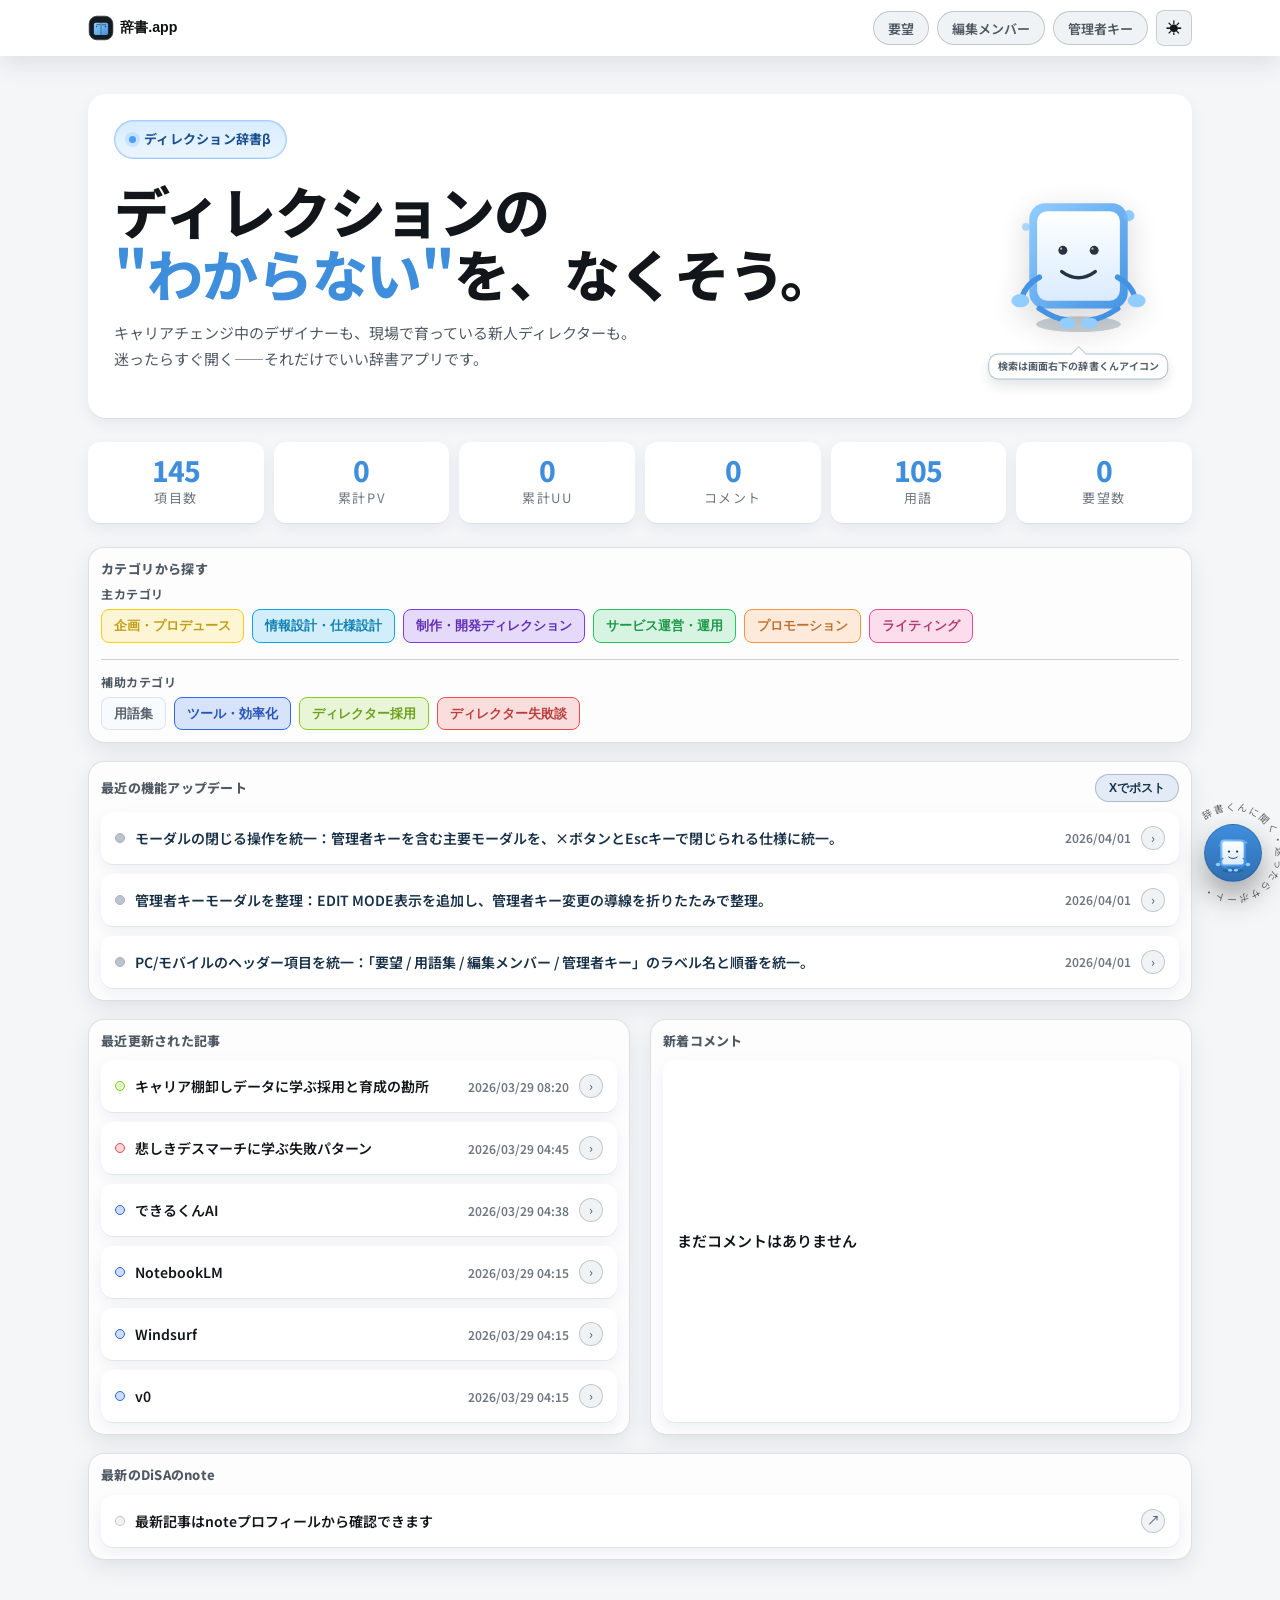
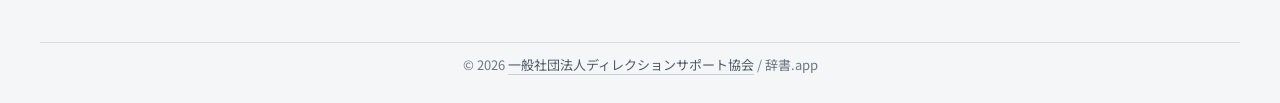
==== index.html @ 7cf6e86b "fix: align PC breadcrumb and heading size between category and article views" ====
<!DOCTYPE html>
<html lang="ja">
<head>
<meta charset="UTF-8">
<meta name="viewport" content="width=device-width,initial-scale=1,maximum-scale=1,user-scalable=no,viewport-fit=cover">
<title>ディレクション辞書β — 辞書.app</title>
<meta name="description" content="キャリアチェンジ中のデザイナーも、現場で育っている新人ディレクターも。迷ったらすぐ開く——それだけでいい辞書アプリです。">
<meta name="robots" content="index,follow,max-image-preview:large,max-snippet:-1,max-video-preview:-1">
<meta name="googlebot" content="index,follow,max-image-preview:large,max-snippet:-1,max-video-preview:-1">
<meta name="llms-summary" content="辞書.appは、Webディレクション実務の用語・進め方・ツール活用を引いて確認できる日本語辞書アプリです。カテゴリ別記事、用語集、コメント、要望投稿、辞書くん検索を提供します。">
<meta name="theme-color" content="#0f1410">
<link rel="icon" type="image/svg+xml" href="./img/dictionary-kun.svg">
<link rel="icon" type="image/png" sizes="32x32" href="./img/favicon-32x32.png">
<link rel="apple-touch-icon" sizes="180x180" href="./img/apple-touch-icon.png">
<meta property="og:type" content="website">
<meta property="og:site_name" content="辞書.app">
<meta property="og:title" content="辞書.app — ディレクションの辞書">
<meta property="og:description" content="ディレクションの&quot;わからない&quot;を、なくそう。キャリアチェンジ中のデザイナーも、新人ディレクターも迷ったらすぐ開ける辞書アプリ。">
<meta property="og:url" content="https://drsp.cc/dic/">
<meta property="og:image" content="https://drsp.cc/dic/img/ogp-1200x630.png">
<meta property="og:image:width" content="1200">
<meta property="og:image:height" content="630">
<meta name="twitter:card" content="summary_large_image">
<meta name="twitter:title" content="辞書.app — ディレクションの辞書">
<meta name="twitter:description" content="ディレクションの&quot;わからない&quot;を、なくそう。キャリアチェンジ中のデザイナーも、新人ディレクターも迷ったらすぐ開ける辞書アプリ。">
<meta name="twitter:image" content="https://drsp.cc/dic/img/ogp-1200x630.png">
<link rel="canonical" href="https://drsp.cc/dic/">
<script type="application/ld+json">
{
  "@context": "https://schema.org",
  "@type": "WebSite",
  "name": "辞書.app",
  "url": "https://drsp.cc/dic/",
  "inLanguage": "ja",
  "description": "Webディレクション実務の用語・進め方・ツール活用を引いて確認できる日本語辞書アプリ。",
  "potentialAction": {
    "@type": "SearchAction",
    "target": "https://drsp.cc/dic/?q={search_term_string}",
    "query-input": "required name=search_term_string"
  }
}
</script>
<link rel="preconnect" href="https://fonts.googleapis.com">
<link rel="preconnect" href="https://fonts.gstatic.com" crossorigin>
<link href="https://fonts.googleapis.com/css2?family=Noto+Sans+JP:wght@300;400;500;700;800&family=IBM+Plex+Mono:wght@400;500&display=swap" rel="stylesheet">
<link rel="stylesheet" href="./css/site.min.css?v=cssmin20260404.0910">
</head>
<body>

<!-- HEADER -->
<header class="header">
  <div class="logo logo-clickable" onclick="showView('home')">
    <img id="brandLogo" src="./img/logo-dictionaryapp.svg" alt="辞書.app">
  </div>
  <div class="header-nav">
    <div class="edit-badge" id="editBadge">
      <div class="edit-dot"></div>
      EDIT MODE
    </div>
    <button class="nav-btn ghost requests-btn header-btn-main header-route-btn" data-route="requests" type="button" onclick="goRequestsPage()">要望</button>
    <button class="nav-btn ghost header-btn-sub editors-btn header-route-btn" data-route="editors" type="button" onclick="showEditorsView()">編集メンバー</button>
    <div class="admin-nav-wrap" id="headerAdminMenu">
      <button class="nav-btn ghost admin-login-btn" id="headerAdminMenuBtn" type="button" aria-expanded="false" onclick="toggleHeaderAdminMenu(event)">管理者キー</button>
      <div class="header-admin-menu" id="headerAdminMenuPanel">
        <button class="header-admin-menu-btn primary" type="button" onclick="openCreateArticleModal(); closeHeaderAdminMenu();">記事作成</button>
        <button class="header-admin-menu-btn" type="button" onclick="showAdmin(); closeHeaderAdminMenu();">管理者キー</button>
      </div>
    </div>
    <button class="nav-btn ghost mobile-search-btn" id="mobileSearchBtn" type="button" onclick="openMobileSidebar()">🔍 調べる</button>
    <button class="theme-toggle" id="themeToggle" aria-label="テーマ切替" onclick="toggleTheme()">☾</button>
    <button class="mobile-menu-btn" type="button" aria-label="メニュー" onclick="toggleMobileMenu()">☰</button>
  </div>
</header>

<!-- SIDEBAR -->
<div class="app">
  <aside class="sidebar">
    <div class="sidebar-top">
      <div class="mode-toggle is-hidden">
        <button class="mode-btn active" data-mode="search" onclick="setMode('search', this)">🔍 引く</button>
      </div>
      <div class="search-wrap">
        <span class="search-icon">⌕</span>
        <input id="sidebarSearchInput" class="search-input" type="text" placeholder="キーワードで検索..." oninput="handleSearchInput(this)" autocomplete="off">
        <button id="searchClearBtn" class="search-clear" type="button" aria-label="検索をクリア" onclick="clearSearchInput({focus:true})">×</button>
      </div>
      <div class="menu-tag-cloud" id="menuTagCloud"></div>
    </div>

    <div class="cat-list" id="catList">
      <!-- Categories injected by JS -->
    </div>
  </aside>

  <!-- MAIN -->
  <main class="main">

    <!-- HOME VIEW -->
    <div class="home-view ui-view-stack" id="homeView">
      <div class="home-hero home-hero-with-kun">
        <div class="home-float-icons" aria-hidden="true">
          <span class="float-icon" style="left: 2%; top: 14%; --delay: .2s;">📘</span>
          <span class="float-icon" style="left: 10%; top: 62%; --delay: .9s;">✦</span>
          <span class="float-icon" style="left: 36%; top: 76%; --delay: .4s;">✓</span>
          <span class="float-icon" style="left: 70%; top: 20%; --delay: .7s;">⌕</span>
          <span class="float-icon" style="left: 82%; top: 64%; --delay: 1.1s;">📝</span>
        </div>

        <div class="home-main">
          <div class="home-eyebrow">ディレクション辞書β</div>
          <h1 class="home-title">
            <span class="title-line">ディレクションの</span><br>
            <span class="title-line"><em>"わからない"</em>を、<span class="mobile-break-word">なくそう。</span></span>
          </h1>
          <p class="home-sub">
            キャリアチェンジ中のデザイナーも、現場で育っている新人ディレクターも。<br>
            迷ったらすぐ開く——それだけでいい辞書アプリです。
          </p>
        </div>
        <div class="home-hero-kun" aria-hidden="true">
          <img src="img/dictionary-kun.svg" alt="" width="184" height="184" decoding="async">
          <span class="home-hero-kun-tip">検索は画面右下の辞書くんアイコン</span>
        </div>
      </div>

      <div class="stats-unified">
        <div class="stat-card stat-deco-card">
          <div class="stat-num" id="articleCount">120</div>
          <div class="stat-label">項目数</div>
        </div>
        <div class="stat-card stat-deco-card">
          <div class="stat-num" id="homePvToday">0</div>
          <div class="stat-label">累計PV</div>
        </div>
        <div class="stat-card stat-deco-card">
          <div class="stat-num" id="homeUuToday">0</div>
          <div class="stat-label">累計UU</div>
        </div>
        <div class="stat-card stat-deco-card">
          <div class="stat-num" id="homeCommentTotal">0</div>
          <div class="stat-label">コメント</div>
        </div>
        <div class="stat-card stat-deco-card">
          <div class="stat-num" id="glossaryCount">0</div>
          <div class="stat-label">用語</div>
        </div>
        <div class="stat-card stat-deco-card">
          <div class="stat-num" id="homeRequestTotal">0</div>
          <div class="stat-label">要望数</div>
        </div>
      </div>

      <div class="category-jump-groups" id="homeCategoryNavList"></div>

      <div class="home-columns">
        <section class="home-col-item home-col-full home-section-panel">
          <div class="home-section-panel-head section-label-row">
            <span class="home-section-panel-title">最近の機能アップデート</span>
            <button class="ui-x-post-btn ui-x-post-btn--compact" type="button" onclick="postHomeUpdatesOnX()">Xでポスト</button>
          </div>
          <div class="article-list" id="homeUpdateList">
            <div class="article-row note-row is-placeholder">
              <span class="article-title-row">アップデートを読み込み中...</span>
            </div>
          </div>
        </section>

        <section class="home-col-item home-section-panel">
          <div class="home-section-panel-head">
            <div class="home-section-panel-title">最近更新された記事</div>
          </div>
          <div class="article-list" id="recentList">
            <!-- injected -->
          </div>
        </section>

        <section class="home-col-item home-section-panel">
          <div class="home-section-panel-head">
            <div class="home-section-panel-title">新着コメント</div>
          </div>
          <div class="article-list" id="latestCommentList">
            <div class="article-row note-row is-placeholder">
              <span class="article-title-row">まだコメントはありません</span>
            </div>
          </div>
        </section>

        <section class="home-col-item home-col-full home-section-panel">
          <div class="home-section-panel-head">
            <div class="home-section-panel-title">最新のDiSAのnote</div>
          </div>
          <div class="article-list" id="noteList">
            <div class="article-row note-row is-placeholder">
              <span class="article-title-row">note記事を読み込み中...</span>
            </div>
          </div>
        </section>
      </div>
    </div>

    <div class="category-view ui-view-stack" id="dictionaryTopView">
      <div class="article-breadcrumb">
        <span class="breadcrumb-home-link" onclick="showView('home')">辞書.app</span>
        <span class="breadcrumb-sep">›</span>
        <span>辞書</span>
      </div>

      <div class="category-hero">
        <div class="cat-kicker">CATEGORY TOP</div>
        <h2 class="cat-title">辞書トップ</h2>
        <p class="cat-sub">辞書カテゴリの一覧から、カテゴリトップページへ移動できます。</p>
      </div>

      <div class="category-top-grid" id="dictionaryTopGrid">
        <section class="category-top-col category-top-col-list ui-section-panel" aria-labelledby="dictionaryTopListHeading">
          <div class="ui-section-panel-head">
            <div class="ui-section-panel-title" id="dictionaryTopListHeading">カテゴリの項目一覧</div>
          </div>
          <div class="article-list" id="dictionaryTopCategoryList"></div>
        </section>
      </div>
    </div>

    <div class="category-view ui-view-stack" id="appendixTopView">
      <div class="article-breadcrumb">
        <span class="breadcrumb-home-link" onclick="showView('home')">辞書.app</span>
        <span class="breadcrumb-sep">›</span>
        <span>Appendix</span>
      </div>

      <div class="category-hero">
        <div class="cat-kicker">APPENDIX TOP</div>
        <h2 class="cat-title">Appendixトップ</h2>
        <p class="cat-sub">Appendixカテゴリの一覧から、カテゴリトップページへ移動できます。</p>
      </div>

      <div class="category-top-grid" id="appendixTopGrid">
        <section class="category-top-col category-top-col-list ui-section-panel" aria-labelledby="appendixTopListHeading">
          <div class="ui-section-panel-head">
            <div class="ui-section-panel-title" id="appendixTopListHeading">カテゴリの項目一覧</div>
          </div>
          <div class="article-list" id="appendixTopCategoryList"></div>
        </section>
      </div>
    </div>

    <!-- CATEGORY VIEW -->
    <!-- TOOLS VIEW -->
    <div class="tools-view ui-view-stack" id="toolsView">
      <div class="article-breadcrumb">
        <span class="breadcrumb-home-link" onclick="showView('home')">辞書.app</span>
        <span class="breadcrumb-sep">›</span>
        <span>ツール・タグで探す</span>
      </div>

      <div class="category-hero">
        <div class="cat-kicker">TOOLS &amp; TAGS</div>
        <h2 class="cat-title">ツール・タグで探す</h2>
        <p class="cat-sub">使っているツールや関連タグから記事を絞り込めます。</p>
      </div>

      <div class="section-label">ツールで絞る</div>
      <div class="filter-chip-group" id="toolFilterChips"></div>

      <div id="toolsTagSection">
        <div class="section-label">タグで絞る</div>
        <div class="filter-chip-group" id="tagFilterChips"></div>
      </div>

      <div class="section-label" id="toolsResultLabel">記事一覧</div>
      <div class="article-list" id="toolsArticleList"></div>
    </div>

    <div class="category-view ui-view-stack" id="requestsView">
      <div class="article-breadcrumb">
        <span class="breadcrumb-home-link" onclick="showView('home')">辞書.app</span>
        <span class="breadcrumb-sep">›</span>
        <span>ディレクション辞書βへの要望</span>
      </div>

      <div class="category-hero">
        <div class="cat-kicker">DICTIONARY REQUESTS</div>
        <h2 class="cat-title">ディレクション辞書βへの要望</h2>
        <p class="cat-sub">ディレクション辞書βへの要望を確認できます。改善の優先度整理に使ってください。</p>
        <div class="category-stats">
          <span class="category-pill" id="requestCountPill">0 件</span>
          <button class="nav-btn ghost request-post-btn" id="requestPostBtn" type="button" onclick="openFeatureRequestModal()">要望を投稿</button>
        </div>
      </div>

      <div class="article-list" id="featureRequestGrid"></div>
    </div>


    <div class="category-view ui-view-stack" id="glossaryView">
      <div class="article-breadcrumb">
        <span class="breadcrumb-home-link" onclick="showView('home')">辞書.app</span>
        <span class="breadcrumb-sep">›</span>
        <span class="breadcrumb-home-link" onclick="showAppendixTopView()">Appendix</span>
        <span class="breadcrumb-sep">›</span>
        <span>用語集</span>
      </div>

      <div class="category-hero">
        <div class="cat-kicker">CATEGORY / GLOSSARY</div>
        <h2 class="cat-title">用語集</h2>
        <p class="cat-sub">ディレクション辞書βでよく使う用語をカテゴリページと同じ体裁で確認できます。</p>
        <div class="category-stats">
          <span class="category-pill" id="glossaryTermCount">0 件</span>
          <button class="nav-btn ghost request-post-btn" type="button" onclick="openGlossaryTermModal()">用語を追加</button>
        </div>
      </div>

      <div class="category-top-grid glossary-top-grid" id="glossaryTopGrid">
        <section class="category-top-col category-top-col-list ui-section-panel" aria-label="用語一覧">
          <div class="glossary-sort-row">
            <span class="glossary-sort-label">並び順</span>
            <button class="filter-chip active" type="button" data-glossary-sort="freq" onclick="setGlossarySort('freq')">頻出順</button>
            <button class="filter-chip" type="button" data-glossary-sort="kana" onclick="setGlossarySort('kana')">五十音順</button>
          </div>

          <div class="article-list" id="glossaryArticleList"></div>
        </section>
      </div>
    </div>

    <div class="category-view editors-view ui-view-stack" id="editorsView">
      <div class="article-breadcrumb">
        <span class="breadcrumb-home-link" onclick="showView('home')">辞書.app</span>
        <span class="breadcrumb-sep">›</span>
        <span>編集メンバー</span>
      </div>

      <div class="category-hero">
        <div class="cat-kicker">EDITORS</div>
        <h2 class="cat-title">編集メンバー</h2>
        <p class="cat-sub">Xアカウントとプロフィールを登録して、編集メンバーを一覧表示できます。</p>
        <div class="category-stats">
          <span class="category-pill" id="editorCountPill">0 人</span>
          <button class="nav-btn ghost request-post-btn" id="editorManageBtn" type="button" onclick="openEditorModal()">編集メンバーを追加</button>
        </div>
      </div>

      <div class="editor-list" id="editorList"></div>
    </div>

    <div class="category-view ui-view-stack" id="categoryView">
      <div class="article-breadcrumb">
        <span class="breadcrumb-home-link" onclick="showView('home')">辞書.app</span>
        <span class="breadcrumb-sep">›</span>
        <span id="categoryGroupCrumb"></span>
        <span class="breadcrumb-sep" id="categoryGroupSep">›</span>
        <span id="categoryNameCrumb"></span>
      </div>

      <div class="category-hero">
        <div class="cat-kicker" id="categoryKicker">CATEGORY / GLOSSARY</div>
        <h2 class="cat-title" id="categoryTitle"></h2>
        <p class="cat-sub" id="categorySub">カテゴリの項目をまとめて確認できます。</p>
        <div class="category-stats">
          <span class="category-pill" id="categoryArticleCount">0 項目</span>
        </div>
        <div class="category-phase-guide" id="categoryPhaseBlock">
          <div class="category-phase-head">
            <div class="category-phase-label">このカテゴリの担当フェーズ</div>
            <div class="category-phase-chips" id="categoryPhaseChips"></div>
          </div>
          <div class="category-phase-diagram" id="categoryPhaseDiagram" aria-label="カテゴリと工程の対応マップ">
            <section class="phase-card">
              <h3 class="phase-card-title">Waterfall</h3>
              <div class="phase-card-body">
                <div class="phase-table-row waterfall">
                  <span class="phase-step is-major" data-phase-key="planning">企画</span>
                  <span class="phase-arrow">→</span>
                  <span class="phase-step" data-phase-key="requirements">要件定義</span>
                  <span class="phase-arrow">→</span>
                  <span class="phase-step" data-phase-key="design">設計</span>
                  <span class="phase-arrow">→</span>
                  <span class="phase-step" data-phase-key="progress">進捗管理</span>
                </div>
                <div class="phase-table-row waterfall">
                  <span class="phase-step" data-phase-key="implementation">実装</span>
                  <span class="phase-arrow">→</span>
                  <span class="phase-step" data-phase-key="testing">テスト</span>
                  <span class="phase-arrow">→</span>
                  <span class="phase-step" data-phase-key="operations">運用</span>
                  <span class="phase-arrow">→</span>
                  <span class="phase-step" data-phase-key="growth">改善</span>
                </div>
              </div>
            </section>
            <section class="phase-card">
              <h3 class="phase-card-title">Agile</h3>
              <div class="phase-card-body">
                <div class="phase-table-row agile">
                  <span class="phase-step is-major" data-phase-key="planning">企画</span>
                  <span class="phase-arrow">→</span>
                  <span class="phase-step" data-phase-key="requirements">要件定義 → 設計 → 実装 → テスト</span>
                  <span class="phase-arrow">↻</span>
                  <span class="phase-step" data-phase-key="growth">反復改善</span>
                </div>
                <div class="phase-table-row agile">
                  <span class="phase-step" data-phase-key="operations">リリース/運用</span>
                  <span class="phase-arrow">→</span>
                  <span class="phase-step" data-phase-key="requirements">次スプリントの要件整理</span>
                  <span class="phase-arrow">↻</span>
                  <span class="phase-step" data-phase-key="growth">継続学習</span>
                </div>
              </div>
            </section>
          </div>
          <p class="category-phase-note" id="categoryPhaseNote"></p>
        </div>
      </div>

      <div class="category-top-grid" id="categoryTopGrid">
        <section class="category-top-col category-top-col-list ui-section-panel" aria-labelledby="categoryListHeading">
          <div class="ui-section-panel-head">
            <div class="ui-section-panel-title" id="categoryListHeading">カテゴリの項目一覧</div>
          </div>
          <div class="article-list" id="categoryArticleList"></div>
        </section>
      </div>
    </div>

    <!-- ARTICLE VIEW -->
    <div class="article-view ui-view-stack" id="articleView">
      <div class="article-breadcrumb">
        <span class="breadcrumb-home-link" onclick="showView('home')">辞書.app</span>
        <span class="breadcrumb-sep">›</span>
        <span id="articleGroup"></span>
        <span class="breadcrumb-sep" id="articleGroupSep">›</span>
        <span id="articleCat"></span>
        <span class="breadcrumb-sep" id="articleCatSep">›</span>
        <span id="articleName"></span>
      </div>

      <div class="article-content-card">
        <div class="article-header">
          <div class="article-eyebrow" id="articleEyebrow"></div>
          <h1 class="article-title" id="articleTitle"></h1>
          <div class="article-meta">
            <div class="article-editor-meta" id="articleEditorMeta"></div>
            <div class="article-updated" id="articleUpdatedAt"></div>
            <div class="article-tags" id="articleTagsHeader"></div>
            <div class="admin-article-actions" id="adminArticleActions">
              <button class="admin-article-btn" onclick="openArticleEditor()">編集</button>
              <button class="admin-article-btn danger" onclick="deleteCurrentArticle()">削除</button>
            </div>
            <button class="x-share-btn ui-x-post-btn ui-x-post-btn--article" onclick="shareArticleOnX()">Xでポスト</button>
          </div>
        </div>

        <div class="tool-tabs" id="toolTabs"></div>

        <div class="article-body" id="articleBody"></div>
        <div class="article-sibling-nav" id="articleSiblingNav">
          <button class="article-sibling-btn" id="articlePrevBtn" type="button" disabled>
            <span class="article-sibling-dir">‹ 前の記事</span>
            <span class="article-sibling-title">読み込み中...</span>
          </button>
          <button class="article-sibling-btn" id="articleNextBtn" type="button" disabled>
            <span class="article-sibling-dir">次の記事 ›</span>
            <span class="article-sibling-title">読み込み中...</span>
          </button>
        </div>
      </div>


      <section class="comment-panel" id="commentPanel">
        <div class="comment-title">コメント</div>
        <div class="comment-toolbar">
          <button id="openCommentComposerBtn" class="comment-open-btn" type="button">コメントを投稿🐮</button>
        </div>
        <div class="comment-list" id="commentList"></div>
      </section>

      <div class="admin-modal" id="commentComposeModal">
        <div class="comment-compose-modal">
          <div class="comment-compose-head">
            <div class="comment-compose-title">コメントを投稿🐮</div>
            <button id="commentComposeCloseX" class="comment-compose-close" type="button" aria-label="閉じる">×</button>
          </div>
          <div class="comment-form comment-form-tight">
            <label class="comment-title comment-title-inline">名前</label>
            <input id="commentNameInput" class="comment-input" type="text" maxlength="40" placeholder="匿名">
            <label class="comment-title comment-title-inline">質問</label>
            <textarea id="commentBodyInput" class="comment-textarea" maxlength="500" placeholder="例）今回の機能で一番効果が高い使い方は？"></textarea>
          </div>
          <div class="comment-compose-actions">
            <button id="submitCommentBtn" class="comment-submit" type="button">送信🐮</button>
          </div>
        </div>
      </div>

    </div>



  </main>
</div>

<footer class="app-footer">
  &copy; 2026 <a href="https://drsp.cc/" target="_blank" rel="noopener noreferrer">一般社団法人ディレクションサポート協会</a> / 辞書.app
</footer>

<div class="sidebar-overlay" id="sidebarOverlay" onclick="closeMobileSidebar()"></div>

<div class="mobile-menu-overlay" id="mobileMenuOverlay" onclick="closeMobileMenu()"></div>
<div class="mobile-menu-panel" id="mobileMenuPanel" role="dialog" aria-label="モバイルメニュー">
  <button class="mobile-menu-item" type="button" onclick="goRequestsPage(); closeMobileMenu();">要望</button>
  <button class="mobile-menu-item" type="button" onclick="showEditorsView(); closeMobileMenu();">編集メンバー</button>
  <button class="mobile-menu-item" type="button" id="mobileCreateArticleBtn" style="display:none;" onclick="openCreateArticleModal(); closeMobileMenu();">記事作成</button>
</div>


<!-- FEATURE REQUEST MODAL -->
<div class="fr-modal" id="featureRequestModal">
  <div class="fr-box">
    <div class="fr-header">
      <div class="fr-title">📝 要望を投稿</div>
      <button class="fr-close" type="button" onclick="closeFeatureRequestModal()">×</button>
    </div>
    <div class="fr-body">
      <p class="fr-meta">改善点や追加したい機能を投稿できます。</p>

      <label class="fr-label" for="frName">名前（任意）</label>
      <input class="fr-input" id="frName" type="text" maxlength="40" placeholder="匿名でもOK">

      <label class="fr-label" for="frTitle">要望タイトル</label>
      <input class="fr-input" id="frTitle" type="text" maxlength="120" placeholder="例）検索をもっと速くしたい">


      <label class="fr-label" for="frBody">詳細</label>
      <textarea class="fr-input fr-textarea" id="frBody" maxlength="2000" placeholder="背景、困っていること、理想の挙動など"></textarea>

      <label class="fr-label" for="frLink">参考URL（任意）</label>
      <input class="fr-input" id="frLink" type="url" maxlength="300" placeholder="https://...">

      <input class="is-hidden" id="frHp" type="text" autocomplete="off" tabindex="-1" aria-hidden="true">

      <div id="frNotice" class="fr-notice"></div>
      <div class="fr-actions">
        <button class="fr-btn-primary" id="frSubmitBtn" type="button" onclick="submitFeatureRequest()">送信🐮</button>
        <button class="fr-btn" type="button" onclick="clearFeatureRequestForm()">クリア</button>
      </div>
    </div>
  </div>
</div>

<div class="fr-modal" id="glossaryTermModal">
  <div class="fr-box">
    <div class="fr-header">
      <div class="fr-title" id="glossaryTermModalTitle">📘 用語を追加</div>
      <button class="fr-close" type="button" onclick="closeGlossaryTermModal()">×</button>
    </div>

    <div class="fr-fields">
      <input id="gtEditId" type="hidden" value="">

      <label class="fr-label" for="gtName">名前（任意）</label>
      <input class="fr-input" id="gtName" maxlength="40" placeholder="匿名">

      <label class="fr-label" for="gtTerm">用語</label>
      <input class="fr-input" id="gtTerm" maxlength="80" placeholder="例）WBS">

      <label class="fr-label" for="gtDesc">説明</label>
      <textarea class="fr-input fr-textarea" id="gtDesc" maxlength="500" placeholder="用語の説明を入力"></textarea>

      <input class="is-hidden" id="gtHp" type="text" autocomplete="off" tabindex="-1" aria-hidden="true">

      <div id="gtNotice" class="fr-notice"></div>
      <div class="fr-actions">
        <button class="fr-btn-primary" id="gtSubmitBtn" type="button" onclick="submitGlossaryTerm()">送信🐮</button>
        <button class="fr-btn" type="button" onclick="clearGlossaryTermForm()">クリア</button>
      </div>
    </div>
  </div>
</div>

<div class="fr-modal editor-modal" id="editorModal">
  <div class="fr-box" onclick="event.stopPropagation()">
    <div class="fr-header">
      <div class="fr-title">👤 編集メンバーを追加</div>
      <button class="fr-close" type="button" onclick="closeEditorModal()">×</button>
    </div>

    <div class="fr-fields">
      <input id="epId" type="hidden" value="">

      <label class="fr-label" for="epName">表示名</label>
      <input class="fr-input" id="epName" type="text" inputmode="text" maxlength="60" placeholder="例）こーちゃん">

      <label class="fr-label" for="epRole">役割</label>
      <input class="fr-input" id="epRole" type="text" inputmode="text" maxlength="80" placeholder="例）プロダクトディレクター">

      <label class="fr-label" for="epX">Xアカウント</label>
      <input class="fr-input" id="epX" type="text" inputmode="text" maxlength="100" placeholder="@username または https://x.com/username">
      <div class="fr-actions">
        <button class="fr-btn" type="button" onclick="fillEditorProfileFromX()">Xから取得</button>
      </div>

      <label class="fr-label" for="epBio">プロフィール</label>
      <textarea class="fr-input fr-textarea" id="epBio" maxlength="500" placeholder="プロフィール文を入力"></textarea>

      <label class="fr-label" for="epAvatar">画像URL（任意）</label>
      <input class="fr-input" id="epAvatar" type="url" inputmode="url" maxlength="300" placeholder="未入力ならXアカウントから自動表示">

      <div id="epNotice" class="fr-notice"></div>
      <div class="fr-actions">
        <button class="fr-btn-primary" type="button" onclick="submitEditorProfile()">保存</button>
        <button class="fr-btn" type="button" onclick="clearEditorForm()">クリア</button>
      </div>
    </div>
  </div>
</div>

<!-- ADMIN MODAL -->
<div class="admin-modal" id="adminModal">
  <div class="admin-box" onclick="event.stopPropagation()">
    <div class="admin-head">
      <div class="admin-title">🔑 管理者</div>
      <button class="admin-close" type="button" onclick="closeAdmin()" aria-label="閉じる">×</button>
    </div>
    <div class="admin-sub">管理者キーで編集機能を有効化できます。</div>
    <div class="admin-status off" id="adminModeStatus">EDIT MODE OFF</div>
    <div class="admin-input-wrap">
      <input class="admin-input" type="password" id="adminKeyInput" placeholder="管理者キーを入力" onkeydown="if(event.key==='Enter')verifyAdmin()">
    </div>
    <div class="admin-error" id="adminError">パスワードが正しくありません</div>
    <div class="admin-key-toggle-wrap" id="adminKeyToggleWrap" style="display:none;">
      <button class="admin-btn cancel admin-btn-inline" type="button" id="adminKeyToggleBtn" onclick="toggleAdminKeyChangeBox()">管理者キーを変更</button>
    </div>
    <div class="admin-key-change" id="adminKeyChangeBox" style="display:none;">
      <div class="admin-key-title">管理者キーを変更</div>
      <div class="admin-key-grid">
        <input class="admin-input" type="password" id="adminCurrentKeyInput" placeholder="現在の管理者キー（省略可）">
        <input class="admin-input" type="password" id="adminNewKeyInput" placeholder="新しい管理者キー（4文字以上）">
        <input class="admin-input" type="password" id="adminNewKeyConfirmInput" placeholder="新しい管理者キー（確認）">
      </div>
      <div class="admin-key-notice" id="adminKeyChangeNotice"></div>
      <div class="admin-buttons">
        <button class="admin-btn cancel" type="button" onclick="clearAdminKeyChangeForm()">クリア</button>
        <button class="admin-btn primary" type="button" onclick="changeAdminKey()">キーを変更</button>
      </div>
    </div>
    <div class="admin-buttons">
      <button class="admin-btn cancel" type="button" onclick="closeAdmin()">キャンセル</button>
      <button class="admin-btn" type="button" onclick="exitAdminMode()">解除</button>
      <button class="admin-btn primary" type="button" onclick="verifyAdmin()">ログイン</button>
    </div>
  </div>
</div>

<div class="admin-modal" id="articleCreateModal">
  <div class="admin-box" onclick="event.stopPropagation()">
    <div class="admin-head">
      <div class="admin-title">📝 記事作成</div>
      <button class="admin-close" type="button" onclick="closeCreateArticleModal()" aria-label="閉じる">×</button>
    </div>
    <div class="article-edit-mode-tabs" style="margin:6px 0 10px;">
      <button id="articleCreateModeSource" class="article-edit-mode-btn" type="button" onclick="setArticleCreateMode('source')">URLを読ませる</button>
      <button id="articleCreateModeManual" class="article-edit-mode-btn" type="button" onclick="setArticleCreateMode('manual')">新規で書く</button>
    </div>
    <div class="admin-sub" id="articleCreateModeHint">まっさらな本文テンプレートを作成します。</div>
    <div class="article-create-grid" id="articleCreateManualFields">
      <input class="admin-input" type="text" id="articleCreateTitleInput" maxlength="120" placeholder="記事タイトル">
      <input class="admin-input" type="text" id="articleCreateIdInput" maxlength="120" placeholder="記事ID（任意: 未入力なら自動生成）">
      <select class="admin-input" id="articleCreateCategoryInput" aria-label="カテゴリ選択"></select>
      <input class="admin-input" type="text" id="articleCreateEyebrowInput" maxlength="80" placeholder="上部ラベル（任意: 例 DICTIONARY BASICS）">
      <input class="admin-input" type="text" id="articleCreateTagsInput" maxlength="180" placeholder="ハッシュタグ（例: #ux #要件定義）">
    </div>
    <div id="articleCreateSourceWrap" style="display:none; margin-top:8px;">
      <input class="admin-input" type="url" id="articleCreateSourceUrlInput" maxlength="400" placeholder="参考URL（必須: https://...）">
    </div>
    <div class="admin-key-notice" id="articleCreateNotice"></div>
    <div class="admin-buttons">
      <button class="admin-btn cancel" type="button" onclick="closeCreateArticleModal()">キャンセル</button>
      <button class="admin-btn primary" type="button" id="articleCreateSubmitBtn" onclick="submitCreateArticle()">作成して編集</button>
    </div>
  </div>
</div>

<div class="admin-modal article-edit-modal" id="articleEditModal">
  <div class="admin-box article-edit-box" onclick="event.stopPropagation()">
    <div class="admin-title">記事編集</div>
    <div class="article-edit-tool" id="articleEditToolLabel"></div>
    <label class="article-edit-tag-label" for="articleEditTitleInput">記事タイトル</label>
    <input id="articleEditTitleInput" class="article-edit-tag-input" type="text" maxlength="160" placeholder="記事タイトルを入力">
    <label class="article-edit-tag-label" for="articleEditCategorySelect">カテゴリ</label>
    <select id="articleEditCategorySelect" class="article-edit-editor-select"></select>
    <label class="article-edit-tag-label" for="articleEditTagsInput">ハッシュタグ（例: #ux #要件定義 #vibe）</label>
    <input id="articleEditTagsInput" class="article-edit-tag-input" type="text" placeholder="#ux #wbs #進行管理">
    <div class="article-edit-editor-wrap">
      <label class="article-edit-tag-label" for="articleEditEditorSelect">担当編集メンバー（選択）</label>
      <select id="articleEditEditorSelect" class="article-edit-editor-select" onchange="applySelectedEditorToArticleForm()">
        <option value="">未設定</option>
      </select>
      <div class="article-edit-editor-grid">
        <input id="articleEditEditorName" class="article-edit-tag-input" type="text" placeholder="表示名（例: すけさん）">
        <input id="articleEditEditorRole" class="article-edit-tag-input" type="text" placeholder="肩書き（例: 編集責任者）">
        <input id="articleEditEditorX" class="article-edit-tag-input" type="text" placeholder="Xハンドル（例: @disa_pr）">
        <input id="articleEditEditorAvatar" class="article-edit-tag-input" type="text" placeholder="アイコンURL（任意）">
        <input id="articleEditEditorBio" class="article-edit-tag-input is-full" type="text" placeholder="プロフィール（任意）">
      </div>
    </div>
    <div class="article-edit-mode-tabs">
      <button id="articleEditModeMarkdown" class="article-edit-mode-btn" type="button" onclick="setArticleEditorMode('markdown')">Markdown</button>
      <button id="articleEditModeRich" class="article-edit-mode-btn" type="button" onclick="setArticleEditorMode('rich')">リッチ</button>
    </div>
    <div class="article-edit-toolbar">
      <button class="article-edit-btn" type="button" onclick="editorFormat('h3')">見出し</button>
      <button class="article-edit-btn" type="button" onclick="editorCommand('bold')">太字</button>
      <button class="article-edit-btn" type="button" onclick="editorCommand('insertUnorderedList')">箇条書き</button>
      <button class="article-edit-btn" type="button" onclick="editorInsertLink()">リンク</button>
      <button class="article-edit-btn" type="button" onclick="editorInsertImage()">画像追加</button>
      <button class="article-edit-btn" type="button" onclick="editorPickImageFromDevice()">PC画像追加</button>
      <button class="article-edit-btn" type="button" onclick="removeSelectedEditorImage()">画像削除</button>
      <button class="article-edit-btn" type="button" onclick="editorInsertHighlight()">ハイライト枠</button>
      <button class="article-edit-btn" type="button" onclick="editorInsertYouTube()">YouTube埋め込み</button>
    </div>
    <input id="articleEditImageFileInput" type="file" accept="image/*" class="is-hidden">
    <div class="article-edit-main">
      <div id="articleEditContent" class="article-edit-wysiwyg" contenteditable="true" spellcheck="false" aria-label="記事本文エディター"></div>
      <textarea id="articleEditMarkdown" class="article-edit-markdown" spellcheck="false" aria-label="記事本文Markdownエディター"></textarea>
    </div>
    <div class="admin-buttons admin-buttons-top">
      <button class="admin-btn cancel" type="button" onclick="closeArticleEditor()">キャンセル</button>
      <button class="admin-btn primary" type="button" onclick="saveArticleEdits()">保存</button>
    </div>
  </div>
</div>

<div class="kun-fab-ring-wrap">
  <svg class="kun-fab-ring-text" viewBox="0 0 120 120" aria-hidden="true">
    <defs>
      <path id="kunFabRingPath" d="M60,60 m-44,0 a44,44 0 1,1 88,0 a44,44 0 1,1 -88,0"></path>
    </defs>
    <text>
      <textPath href="#kunFabRingPath" startOffset="50%" text-anchor="middle">辞書くんに聞く・迷ったらサポート・</textPath>
    </text>
  </svg>
  <span class="kun-fab-mobile-label" aria-hidden="true">＼検索／</span>
  <svg class="kun-fab-mobile-arc" viewBox="0 0 100 50" aria-hidden="true">
    <defs>
      <path id="kunFabMobileArcPath" d="M10,45 A40,40 0 0,1 90,45"></path>
    </defs>
    <text>
      <textPath href="#kunFabMobileArcPath" startOffset="50%" text-anchor="middle">＼検索／</textPath>
    </text>
  </svg>
  <button class="kun-fab" type="button" onclick="openDictionaryKunChat()" aria-label="辞書くんに聞く">
    <img src="./img/dictionary-kun.svg" alt="辞書くん">
  </button>
</div>

<div class="admin-modal" id="dictKunModal">
  <div class="dict-chat-modal">
    <div class="dict-chat-head">
      <div class="dict-chat-title"><img class="dict-chat-title-icon" src="./img/dictionary-kun.svg" alt="辞書くん">辞書くんに聞く</div>
      <button class="dict-chat-close" type="button" onclick="closeDictionaryKunChat()" aria-label="閉じる">×</button>
    </div>
    <div class="dict-chat-log" id="dictKunLog"></div>
    <div class="dict-chat-input">
      <input id="dictKunInput" type="text" placeholder="例）要件定義ってどこから始める？" onkeydown="handleDictionaryKunKey(event)">
      <button class="dict-chat-send" type="button" onclick="sendDictionaryKunQuestion()">送信</button>
    </div>
  </div>
</div>

<div class="admin-modal" id="homeUpdateDetailModal" onclick="if(event.target===this)closeHomeUpdateDetail()">
  <div class="home-update-detail-card">
    <div class="dict-chat-head">
      <div class="dict-chat-title">最近の機能アップデート</div>
      <button class="dict-chat-close" type="button" onclick="closeHomeUpdateDetail()" aria-label="閉じる">×</button>
    </div>
    <div class="home-update-detail-date" id="homeUpdateDetailDate"></div>
    <div class="home-update-detail-body" id="homeUpdateDetailBody"></div>
    <div class="home-update-detail-actions">
      <button class="ui-x-post-btn ui-x-post-btn--compact" id="homeUpdateDetailShareBtn" type="button">Xでポスト</button>
    </div>
  </div>
</div>

<div class="admin-modal" id="hashtagModal" onclick="if(event.target===this)closeHashtagModal()">
  <div class="hashtag-modal-card">
    <div class="hashtag-modal-head">
      <div class="hashtag-modal-title">
        <div class="hashtag-modal-kicker">Hashtag Related</div>
        <div class="hashtag-modal-name" id="hashtagModalTitle">#タグ</div>
        <div class="hashtag-modal-sub" id="hashtagModalSub">関連記事を表示します</div>
      </div>
      <button class="dict-chat-close" type="button" onclick="closeHashtagModal()" aria-label="閉じる">×</button>
    </div>
    <div class="hashtag-related-list" id="hashtagModalList"></div>
    <div class="hashtag-modal-actions">
      <button class="btn-ghost" id="hashtagModalMoreBtn" type="button">このタグで一覧を見る</button>
    </div>
  </div>
</div>

<div class="admin-modal" id="glossaryInlineModal" onclick="if(event.target===this)closeGlossaryTermDetailModal()">
  <div class="glossary-inline-modal-card">
    <div class="glossary-inline-modal-head">
      <div class="glossary-inline-modal-title">
        <div class="glossary-inline-modal-kicker">Glossary</div>
        <div class="glossary-inline-modal-name" id="glossaryInlineTitle">用語</div>
      </div>
      <button class="dict-chat-close" type="button" onclick="closeGlossaryTermDetailModal()" aria-label="閉じる">×</button>
    </div>
    <div class="glossary-inline-modal-desc" id="glossaryInlineDesc">用語の説明を表示します。</div>
  </div>
</div>

<div class="admin-modal image-viewer-modal" id="articleImageModal" onclick="if(event.target===this)closeArticleImageModal()">
  <div class="image-viewer-frame">
    <button class="image-viewer-close" type="button" onclick="closeArticleImageModal()" aria-label="閉じる">×</button>
    <img id="articleImageModalImg" class="image-viewer-img" src="" alt="記事画像">
  </div>
</div>

<div class="toast" id="toast"></div>

<div id="glossaryTooltip" class="glossary-tooltip" role="tooltip" aria-hidden="true">
  <div class="glossary-tooltip-term" id="glossaryTooltipTerm"></div>
  <div class="glossary-tooltip-desc" id="glossaryTooltipDesc"></div>
</div>



<script src="./analytics.js?v=20260327a"></script>
<script src="./app.js?v=20260403.1658" defer></script>
</body>
</html>
---- css/site.min.css ----
:root{--bg:#0f1410;--bg2:#171b14;--bg3:#1e2419;--border:rgba(103,185,255,0.14);--border2:rgba(103,185,255,0.28);--ink:#f3f7fd;--ink2:#c3d1e2;--ink3:#8fa3ba;--accent:#67b9ff;--accent2:#2f88d8;--red:#e84a5f;--blue:#4a9eff;--yellow:#ffd04d;--syne:"Noto Sans JP","Hiragino Sans","Yu Gothic",sans-serif;--noto:"Noto Sans JP","Hiragino Sans","Yu Gothic",sans-serif;--mono:"Noto Sans JP","Hiragino Sans","Yu Gothic",sans-serif;--font-ui-sm:13px;--font-ui-md:15px;--font-ui-lg:18px;--topbar-bg:#121814;--topbar-line:rgba(103,185,255,0.24);--topbar-shadow:0 8px 24px rgba(0,0,0,.28);--ui-radius-sm:8px;--ui-radius-md:12px;--ui-radius-lg:14px;--ui-gap-1:8px;--ui-gap-2:12px;--ui-gap-3:16px;--ui-gap-4:24px;--ui-control-h:40px;--ui-control-h-sm:36px;--ui-gap:10px;--ui-gap-lg:12px;--ui-pad:14px;--ui-radius:12px;--space-2xs:6px;--space-xs:10px;--space-sm:14px;--space-md:18px;--space-lg:24px;--radius-sm:10px;--radius-pill:999px;--cat-planning:#facc15;--cat-ia:#0ea5e9;--cat-production:#7c3aed;--cat-failure:#ef4444;--cat-operation:#22c55e;--cat-promotion:#fb923c;--cat-writing:#ec4899;--cat-tools:#2563eb;--cat-recruit:#84cc16;--pc-typo-heading:13px;--pc-typo-body:14px;--pc-typo-meta:12px}*{margin:0;padding:0;box-sizing:border-box}body{background:var(--bg);color:var(--ink);font-family:var(--noto);line-height:1.6;min-height:100vh;overflow-x:hidden;background:radial-gradient(circle at 82% -20%,rgba(103,185,255,.1) 0,transparent 40%),radial-gradient(circle at 8% 120%,rgba(103,185,255,.06) 0,transparent 35%),var(--bg);color:var(--ink);background:var(--bg)!important}::-webkit-scrollbar{width:4px}::-webkit-scrollbar-track{background:0 0}::-webkit-scrollbar-thumb{background:var(--border2);border-radius:2px}.header{position:fixed;top:0;left:0;right:0;z-index:100;display:flex;align-items:center;justify-content:space-between;padding:0 32px;height:60px;background:rgba(10,10,10,.9);backdrop-filter:blur(12px);border-bottom:none;border-bottom:none!important}.logo{display:flex;align-items:center;line-height:1}.logo img{display:block;height:26px;width:auto;height:26px;width:auto}.logo-dot{width:8px;height:8px;background:var(--accent);border-radius:50%;animation:pulse 2s ease-in-out infinite}@keyframes pulse{0%,100%{opacity:1;transform:scale(1)}50%{opacity:.6;transform:scale(.8)}}.header-nav{display:flex;align-items:center;gap:4px;gap:8px!important}.nav-btn{padding:6px 16px;border-radius:4px;font-family:var(--mono);font-size:var(--font-ui-sm);cursor:pointer;border:none;text-decoration:none;transition:all .15s;letter-spacing:.5px;border-radius:999px;padding:8px 14px;font-size:var(--font-ui-sm)}.nav-btn.ghost{background:0 0;color:var(--ink2);border:1px solid transparent;border:1px solid var(--border);background:linear-gradient(180deg,var(--bg3),var(--bg2))}.nav-btn.ghost:hover{color:var(--ink);border-color:var(--border2)}.nav-btn.outline{background:0 0;color:var(--accent);border:1px solid var(--accent);background:var(--accent);color:var(--bg);border-color:var(--accent);font-weight:700}.nav-btn.outline:hover{background:var(--accent);color:var(--bg);background:var(--accent2);color:#fff}.app{display:flex;height:100vh;padding-top:60px;padding-top:84px;min-height:100vh;height:100vh;padding-top:56px!important}.sidebar{width:260px;flex-shrink:0;border-right:1px solid var(--border);background:var(--bg2);display:flex;flex-direction:column;overflow:hidden;background:var(--bg2);border-right:1px solid var(--border);height:100%;overflow-y:auto}.sidebar-top{padding:20px 16px 16px;border-bottom:none}.mode-toggle{display:flex;background:var(--bg3);border:1px solid var(--border);border-radius:6px;padding:3px;gap:2px;margin-bottom:14px}.mode-btn{flex:1;padding:7px 8px;border-radius:4px;border:none;font-family:var(--noto);font-size:var(--font-ui-sm);cursor:pointer;transition:all .15s;background:0 0;color:var(--ink3);font-weight:500}.mode-btn.active{background:var(--accent);color:var(--bg);font-weight:700;background:var(--accent);color:var(--bg)}.search-wrap{position:relative}.search-input{width:100%;padding:8px 34px 8px 34px;background:var(--bg3);border:1px solid var(--border);border-radius:5px;font-family:var(--noto);font-size:var(--font-ui-sm);color:var(--ink);outline:0;transition:border-color .15s}.search-input::placeholder{color:var(--ink3)}.search-input:focus{border-color:var(--accent)}.search-icon{position:absolute;left:10px;top:50%;transform:translateY(-50%);color:var(--ink3);font-size:var(--font-ui-sm)}.search-clear{position:absolute;right:8px;top:50%;transform:translateY(-50%);width:20px;height:20px;border-radius:999px;border:1px solid var(--border);background:var(--bg2);color:var(--ink3);font-size:var(--font-ui-sm);line-height:1;display:none;align-items:center;justify-content:center;cursor:pointer}.search-clear.visible{display:inline-flex}.search-clear:hover{color:var(--ink);border-color:var(--border2)}.menu-tag-cloud{display:none!important}.menu-tag-chip{border:1px solid var(--border2);background:color-mix(in srgb,var(--bg3) 90%,transparent);color:var(--ink2);border-radius:999px;padding:4px 10px;font-size:var(--font-ui-sm);line-height:1.2;cursor:pointer;min-height:var(--ui-control-h-sm);border-radius:var(--ui-radius-sm);font-weight:600;letter-spacing:.01em;transition:background .16s ease,border-color .16s ease,color .16s ease,transform .16s ease;background:var(--bg2);border:1px solid var(--border);color:var(--ink2)}.menu-tag-chip:hover{border-color:var(--accent2);color:var(--ink)}.cat-list{flex:1;overflow-y:auto;padding:12px 8px}.cat-section{margin-bottom:4px}.cat-header{display:flex;align-items:center;gap:8px;padding:8px 10px;border-radius:5px;cursor:pointer;transition:all .12s;user-select:none}.cat-header:hover{background:var(--bg3)}.cat-header:focus-visible{outline:2px solid var(--accent);outline-offset:2px}.cat-header.active{background:rgba(103,185,255,.08)}.cat-icon{font-size:var(--font-ui-md);width:20px;text-align:center}.cat-name{font-size:var(--font-ui-sm);font-weight:500;color:var(--ink2);flex:1}.cat-header.active .cat-name{color:var(--accent)}.cat-count{font-family:var(--mono);font-size:var(--font-ui-sm);color:var(--ink3)}.cat-arrow{font-size:var(--font-ui-sm);color:var(--ink3);transition:transform .15s;cursor:pointer;padding:2px 4px;border-radius:4px;border:none;background:0 0;line-height:1}.cat-arrow:focus-visible{outline:2px solid var(--accent);outline-offset:2px}.cat-header.open .cat-arrow{transform:rotate(90deg)}.cat-items{display:none;padding:2px 0 4px 28px}.cat-items.open{display:block}.cat-item{padding:6px 10px;border-radius:4px;font-size:var(--font-ui-sm);color:var(--ink3);cursor:pointer;transition:all .12s;white-space:nowrap;overflow:hidden;text-overflow:ellipsis}.cat-item:hover{background:var(--bg3);color:var(--ink2)}.cat-item.active{color:var(--accent);background:rgba(103,185,255,.06)}.main{flex:1;overflow-y:auto;display:flex;flex-direction:column;background:linear-gradient(180deg,rgba(103,185,255,.03),transparent 35%);min-width:0;background:var(--bg)!important}.home-view{padding:48px 48px 48px;max-width:1100px;margin-inline:auto;--home-block-gap:18px}.home-eyebrow{display:inline-flex;align-items:center;gap:8px;font-family:var(--mono);font-size:var(--font-ui-sm);font-weight:700;color:#b7dcff;letter-spacing:.02em;text-transform:none;margin-bottom:20px;padding:8px 14px;border-radius:999px;border:1px solid rgba(74,158,255,.55);background:linear-gradient(180deg,rgba(74,158,255,.18),rgba(74,158,255,.08));box-shadow:inset 0 0 0 1px rgba(74,158,255,.1)}.home-eyebrow::before{content:'';width:7px;height:7px;border-radius:50%;background:#4a9eff;box-shadow:0 0 0 4px rgba(74,158,255,.16)}.home-title{font-family:var(--syne);font-size:48px;font-weight:800;line-height:1.08;letter-spacing:-1.8px;margin-bottom:16px;color:var(--ink);line-height:1.12;font-size:clamp(34px, 5vw, 56px)}.title-line{display:inline-block;white-space:nowrap}.mobile-only-break{display:none}.mobile-break-word{display:inline}.home-title em{font-style:normal;color:var(--accent)}.home-sub{font-size:var(--font-ui-md);color:var(--ink2);line-height:1.8;max-width:560px;margin-bottom:20px}.stats-unified{display:grid;grid-template-columns:repeat(6,1fr);gap:10px;margin-bottom:40px}.stat-deco-card{position:relative;overflow:hidden;min-width:0;transition:all .2s}.stat-deco-card::before{content:'';position:absolute;top:0;left:0;right:0;height:2px;background:var(--accent);transform:scaleX(0);transition:transform .2s;transform-origin:left}.stat-deco-card:hover{border-color:var(--border2);transform:translateY(-2px)}.stat-deco-card:hover::before{transform:scaleX(1)}.stat-deco-card .stat-num{color:var(--accent)}.home-hero{position:relative;margin-bottom:48px;min-height:240px}.home-main{max-width:620px;position:relative;z-index:2}.home-float-icons{display:none}.float-icon{position:absolute;width:30px;height:30px;border-radius:999px;border:1px solid var(--border2);background:rgba(103,185,255,.11);color:var(--accent);display:flex;align-items:center;justify-content:center;font-size:var(--font-ui-md);animation:floatDrift 6s ease-in-out infinite;animation-delay:var(--delay, 0s)}@keyframes floatDrift{0%,100%{transform:translateY(0);opacity:.75}50%{transform:translateY(-8px);opacity:1}}.stats-row{display:flex;gap:24px;margin-bottom:48px;align-items:stretch}.stat-card{background:var(--bg2);border:1px solid var(--border);border-radius:8px;padding:18px 22px;min-width:100px;display:flex;flex-direction:column;justify-content:center;align-items:center;text-align:center;align-self:stretch;border-color:var(--border);border-radius:12px;background:var(--bg2);border-radius:var(--ui-radius-md);border-radius:var(--ui-radius)!important;padding:var(--ui-pad)!important;background:var(--bg2)!important;box-shadow:none!important}.stat-num{font-family:var(--syne);font-size:28px;font-weight:800;color:var(--ink);letter-spacing:-1px;line-height:1;margin-bottom:4px}.stat-label{font-size:var(--font-ui-sm);color:var(--ink3);font-family:var(--mono)}.section-label{font-family:var(--mono);font-size:var(--font-ui-sm);letter-spacing:2px;text-transform:uppercase;color:var(--ink3);margin-bottom:16px;padding-bottom:8px;border-bottom:none;margin-bottom:var(--ui-gap-2);padding-bottom:var(--ui-gap-1);margin-bottom:var(--ui-gap-lg)}.feature-grid{display:grid;grid-template-columns:repeat(3,1fr);gap:12px;margin-bottom:48px}.home-track-grid{grid-template-columns:repeat(4,minmax(0,1fr));margin-bottom:24px;grid-template-columns:repeat(4,minmax(0,1fr))!important}.home-track-card{min-height:168px}.home-track-card .feature-title{line-height:1.35}.home-track-card .feature-desc{margin-top:2px;display:-webkit-box;-webkit-line-clamp:3;-webkit-box-orient:vertical;overflow:hidden;-webkit-line-clamp:3}.home-top-hub-grid{grid-template-columns:repeat(2,minmax(0,1fr))!important;margin-bottom:0!important}.home-top-hub-card{min-height:140px}.home-top-hub-card .feature-title{line-height:1.3}.feature-card{background:var(--bg2);border:1px solid var(--border);border-radius:8px;padding:20px;cursor:pointer;transition:all .2s;position:relative;overflow:hidden;text-align:left;display:flex;flex-direction:column;align-items:flex-start;font:inherit;color:inherit}.feature-card::before{content:'';position:absolute;top:0;left:0;right:0;height:2px;background:var(--accent);transform:scaleX(0);transition:transform .2s;transform-origin:left}.feature-card:hover{border-color:var(--border2);transform:translateY(-2px)}.feature-card:hover::before{transform:scaleX(1)}.feature-icon{font-size:var(--font-ui-lg);margin-bottom:12px;display:block}.feature-title{font-size:var(--font-ui-sm);font-weight:700;color:var(--ink);margin-bottom:6px;font-size:13px;line-height:1.45}.feature-desc{font-size:var(--font-ui-sm);color:var(--ink3);line-height:1.6}.requests-view{display:none;padding:48px 56px;max-width:1100px;padding-top:40px;padding-bottom:40px}.requests-view.visible{display:block}.request-grid{display:grid;grid-template-columns:repeat(3,minmax(0,1fr));gap:12px;margin-bottom:48px}.request-card{background:var(--bg2);border:1px solid var(--border);border-radius:8px;padding:14px;display:flex;flex-direction:column;gap:10px;min-height:180px}.request-title{font-size:var(--font-ui-md);color:var(--ink);font-weight:700;line-height:1.45}.request-body{font-size:var(--font-ui-sm);color:var(--ink2);line-height:1.7;display:-webkit-box;-webkit-line-clamp:5;-webkit-box-orient:vertical;overflow:hidden}.request-meta{margin-top:auto;display:flex;flex-wrap:wrap;gap:6px}.request-badge{font-family:var(--mono);font-size:var(--font-ui-sm);color:var(--ink2);border:1px solid var(--border2);border-radius:999px;padding:2px 8px;background:var(--bg3)}.request-link{margin-top:6px;font-size:var(--font-ui-sm);color:var(--accent)}.request-link a{color:inherit;text-decoration:underline}.article-list{display:grid;grid-template-columns:1fr;gap:8px;margin-bottom:48px}.article-row{display:flex;align-items:center;gap:12px;padding:12px 14px;border-radius:12px;cursor:pointer;transition:all .16s ease;border:1px solid var(--border);background:linear-gradient(180deg,color-mix(in srgb,var(--bg2) 94%,transparent),color-mix(in srgb,var(--bg3) 88%,transparent));box-shadow:0 3px 10px rgba(0,0,0,.1);gap:var(--ui-gap)!important}.article-row:hover{border-color:color-mix(in srgb,var(--accent) 44%,var(--border));background:linear-gradient(180deg,color-mix(in srgb,var(--bg2) 98%,transparent),color-mix(in srgb,var(--bg3) 92%,transparent));transform:translateY(-1px);box-shadow:0 8px 20px rgba(0,0,0,.16)}.article-cat-badge{flex-shrink:0;font-family:var(--mono);font-size:var(--font-ui-sm);padding:4px 9px;border-radius:999px;border:1px solid var(--border2);background:color-mix(in srgb,var(--bg3) 90%,transparent);color:var(--ink2);white-space:nowrap;letter-spacing:.03em}.article-cat-badge.cat-planning{border-color:rgba(245,158,11,.62);background:rgba(245,158,11,.2);color:#7a3f00;border-color:var(--cat-planning)!important;background:color-mix(in srgb,var(--cat-planning) 22%,transparent)!important;color:color-mix(in srgb,var(--cat-planning) 75%,#111)!important}.article-cat-badge.cat-ia{border-color:rgba(6,182,212,.62);background:rgba(6,182,212,.2);color:#005d70;border-color:var(--cat-ia)!important;background:color-mix(in srgb,var(--cat-ia) 22%,transparent)!important;color:color-mix(in srgb,var(--cat-ia) 75%,#111)!important}.article-cat-badge.cat-production{border-color:rgba(139,92,246,.62);background:rgba(139,92,246,.2);color:#4f2ea9;border-color:var(--cat-production)!important;background:color-mix(in srgb,var(--cat-production) 22%,transparent)!important;color:color-mix(in srgb,var(--cat-production) 75%,#111)!important}.article-cat-badge.cat-failure{border-color:rgba(239,68,68,.62);background:rgba(239,68,68,.18);color:#8f1f1f;border-color:var(--cat-failure)!important;background:color-mix(in srgb,var(--cat-failure) 22%,transparent)!important;color:color-mix(in srgb,var(--cat-failure) 75%,#111)!important}.article-cat-badge.cat-operation{border-color:rgba(16,185,129,.62);background:rgba(16,185,129,.2);color:#0e6a4a;border-color:var(--cat-operation)!important;background:color-mix(in srgb,var(--cat-operation) 22%,transparent)!important;color:color-mix(in srgb,var(--cat-operation) 75%,#111)!important}.article-cat-badge.cat-promotion{border-color:rgba(249,115,22,.62);background:rgba(249,115,22,.2);color:#8a3f00;border-color:var(--cat-promotion)!important;background:color-mix(in srgb,var(--cat-promotion) 22%,transparent)!important;color:color-mix(in srgb,var(--cat-promotion) 75%,#111)!important}.article-cat-badge.cat-writing{border-color:rgba(236,72,153,.62);background:rgba(236,72,153,.18);color:#8f1858;border-color:var(--cat-writing)!important;background:color-mix(in srgb,var(--cat-writing) 22%,transparent)!important;color:color-mix(in srgb,var(--cat-writing) 75%,#111)!important}.article-cat-badge.cat-tools{border-color:rgba(37,99,235,.62);background:rgba(37,99,235,.2);color:#173b8f;border-color:var(--cat-tools)!important;background:color-mix(in srgb,var(--cat-tools) 22%,transparent)!important;color:color-mix(in srgb,var(--cat-tools) 75%,#111)!important}.article-cat-badge.cat-recruit{border-color:rgba(244,63,94,.64);background:rgba(244,63,94,.18);color:#8f1732;border-color:var(--cat-recruit)!important;background:color-mix(in srgb,var(--cat-recruit) 22%,transparent)!important;color:color-mix(in srgb,var(--cat-recruit) 75%,#111)!important}body:not([data-theme=light]) .article-cat-badge.cat-planning{border-color:rgba(245,158,11,.68);background:rgba(245,158,11,.18);color:#ffe1b0}body:not([data-theme=light]) .article-cat-badge.cat-ia{border-color:rgba(6,182,212,.68);background:rgba(6,182,212,.18);color:#c7f4ff}body:not([data-theme=light]) .article-cat-badge.cat-production{border-color:rgba(139,92,246,.68);background:rgba(139,92,246,.18);color:#e4d8ff}body:not([data-theme=light]) .article-cat-badge.cat-failure{border-color:rgba(239,68,68,.68);background:rgba(239,68,68,.18);color:#ffd7d7}body:not([data-theme=light]) .article-cat-badge.cat-operation{border-color:rgba(16,185,129,.68);background:rgba(16,185,129,.18);color:#ccf8e8}body:not([data-theme=light]) .article-cat-badge.cat-promotion{border-color:rgba(249,115,22,.68);background:rgba(249,115,22,.18);color:#ffd9bc}body:not([data-theme=light]) .article-cat-badge.cat-writing{border-color:rgba(236,72,153,.68);background:rgba(236,72,153,.18);color:#ffd3ea}body:not([data-theme=light]) .article-cat-badge.cat-tools{border-color:rgba(37,99,235,.68);background:rgba(37,99,235,.18);color:#d5e4ff}body:not([data-theme=light]) .article-cat-badge.cat-recruit{border-color:rgba(244,63,94,.68);background:rgba(244,63,94,.18);color:#ffd3dc}.article-title-row{flex:1;font-size:var(--font-ui-sm);color:var(--ink);font-weight:600;line-height:1.55;line-height:1.62;font-size:var(--font-ui-md);line-height:1.5}.article-tags{display:flex;flex-wrap:wrap;gap:6px}.tag{font-family:var(--mono);font-size:var(--font-ui-sm);padding:2px 7px;border-radius:999px;border:1px solid var(--topbar-line);color:var(--ink2);background:color-mix(in srgb,var(--bg3) 86%,transparent);line-height:1.35;display:inline-flex;align-items:center;appearance:none;-webkit-appearance:none;border-radius:999px}button.tag{cursor:pointer}button.tag:hover{border-color:var(--accent2);color:var(--ink);background:color-mix(in srgb,var(--accent) 14%,var(--bg2))}.tag.keyword{border-color:rgba(103,185,255,.56);color:#d9ecff;background:rgba(103,185,255,.18);font-weight:700;letter-spacing:.01em;padding:4px 11px;box-shadow:inset 0 0 0 1px rgba(103,185,255,.1)}button.tag.keyword:hover{color:#f3f9ff;border-color:rgba(126,201,255,.82);background:rgba(103,185,255,.28)}.tag.figma{border-color:rgba(74,158,255,.48);color:#9bc7ff}.tag.vibe{border-color:rgba(103,185,255,.5);color:#b7dcff}.tag.wp{border-color:rgba(255,208,77,.48);color:#ffe091}.article-arrow{color:var(--ink2);font-size:var(--font-ui-sm);width:24px;height:24px;border-radius:999px;border:1px solid var(--border2);display:inline-flex;align-items:center;justify-content:center;background:color-mix(in srgb,var(--bg3) 90%,transparent);flex-shrink:0}.note-row{text-decoration:none}.note-row .note-meta{font-family:var(--mono);font-size:var(--font-ui-sm);color:var(--ink3);white-space:nowrap;margin-left:auto}.recent-row .note-meta{font-size:var(--font-ui-sm);line-height:1.25;flex-shrink:0;font-weight:600}.list-row-main{min-width:0;display:inline-flex;align-items:center;gap:8px}.list-row-title{min-width:0}.list-row-right{margin-left:auto;display:inline-flex;align-items:center;gap:8px;min-width:0}.list-row-meta{margin-left:0;white-space:nowrap}.list-row-head{display:flex;align-items:center;justify-content:space-between;gap:8px;min-width:0}.list-row-head-actions{margin-left:auto}.list-row--stack{grid-template-columns:minmax(0,1fr);align-items:flex-start}.list-row-main-block{display:flex;flex-direction:column;min-width:0;gap:6px}.list-row-right-wrap{margin-left:0;justify-content:flex-start;flex-wrap:wrap}.recent-row{align-items:center;display:grid;grid-template-columns:10px minmax(0,1fr) auto;gap:10px}.recent-row .article-cat-badge{width:10px;height:10px;min-width:10px;padding:0;border-radius:999px;font-size:0;line-height:0;letter-spacing:0;overflow:hidden;text-indent:-9999px;white-space:nowrap}.recent-row .article-title-row{min-width:0;max-width:none;flex:unset;white-space:nowrap;overflow:hidden;text-overflow:ellipsis}.recent-row .article-arrow{margin-left:2px}.category-item-row{display:grid;grid-template-columns:auto minmax(0,1fr) auto 24px;align-items:center;gap:10px}.category-item-main{min-width:0;display:flex;flex-direction:column;gap:2px}.category-item-main .article-title-row{min-width:0}.category-item-tool{color:var(--ink3);font-size:var(--font-ui-sm);line-height:1.35;white-space:nowrap;overflow:hidden;text-overflow:ellipsis}.category-item-kind{display:inline-flex;align-items:center;justify-content:center;min-width:38px;padding:3px 8px;border-radius:999px;border:1px solid var(--border2);background:color-mix(in srgb,var(--bg3) 90%,transparent);color:var(--ink3);font-family:var(--mono);font-size:var(--font-ui-sm);letter-spacing:.03em;white-space:nowrap}.category-item-row.is-general{border-color:color-mix(in srgb,var(--accent) 44%,var(--border));box-shadow:0 5px 16px rgba(67,128,255,.14)}.category-item-kind.is-general{border-color:rgba(103,185,255,.72);background:rgba(103,185,255,.18);color:var(--accent);font-weight:700}.comment-row{overflow:hidden;align-items:center;display:grid;grid-template-columns:minmax(0,84px) minmax(0,1fr) auto 24px;gap:10px}.comment-row>*{min-width:0}.comment-row .article-cat-badge{justify-self:center;display:inline-flex;align-items:center;justify-content:center;text-align:center;max-width:84px;overflow:hidden;text-overflow:ellipsis;white-space:nowrap}.comment-row .comment-excerpt{display:none;line-height:1.48}.comment-row .note-meta{font-size:var(--font-ui-sm);line-height:1.25;font-weight:600;margin-left:0;flex-shrink:0;white-space:nowrap}.comment-row .article-title-row{min-width:0;max-width:none;flex:unset;overflow:hidden;text-overflow:ellipsis;white-space:nowrap}.comment-row .article-arrow{margin-left:0}.note-row.is-placeholder{cursor:default;border-style:dashed}.glossary-row{align-items:flex-start}.glossary-row-main{display:flex;flex-direction:column;min-width:0;gap:4px;flex:1 1 auto}.glossary-row-actions{margin-left:auto;display:inline-flex;align-items:center;gap:8px;flex-shrink:0}.glossary-row-main .article-title-row{max-width:100%;white-space:nowrap;overflow:hidden;text-overflow:ellipsis}.glossary-row-desc{font-size:var(--font-ui-sm);color:var(--ink2);line-height:1.5;display:-webkit-box;-webkit-line-clamp:2;-webkit-box-orient:vertical;overflow:hidden}.glossary-search-wrap{max-width:560px;margin-bottom:14px}.glossary-sort-row{display:flex;align-items:center;gap:8px;flex-wrap:wrap;margin:0 0 14px}.glossary-sort-label{font-size:var(--font-ui-sm);color:var(--ink3);font-family:var(--mono)}#glossaryArticleList{display:grid;grid-template-columns:repeat(2,minmax(0,1fr));gap:12px}#glossaryArticleList .glossary-row{height:100%}#glossaryArticleList .is-placeholder{grid-column:1/-1}#featureRequestGrid{display:grid;grid-template-columns:repeat(2,minmax(0,1fr));gap:12px}#featureRequestGrid .request-row{height:100%;box-shadow:0 2px 8px rgba(0,0,0,.08)}#featureRequestGrid .is-placeholder{grid-column:1/-1}.request-row{display:grid;grid-template-columns:minmax(0,1fr);align-items:flex-start;gap:8px;cursor:default}.request-row-head{display:flex;align-items:center;justify-content:space-between;gap:8px;min-width:0}.request-row-main{display:flex;flex-direction:column;min-width:0;gap:6px;flex:1 1 auto}.request-row-main .article-title-row{max-width:100%;white-space:normal;overflow:hidden;display:-webkit-box;-webkit-line-clamp:2;-webkit-box-orient:vertical;line-height:1.48;font-weight:700}.request-row-body{font-size:var(--font-ui-sm);color:var(--ink2);line-height:1.58;display:-webkit-box;-webkit-line-clamp:2;-webkit-box-orient:vertical;overflow:hidden;white-space:normal;word-break:break-word;overflow-wrap:anywhere;background:0 0;border:0;border-radius:0;padding:0}.request-row-meta{margin-left:0;display:inline-flex;align-items:center;gap:8px;flex-wrap:wrap;justify-content:flex-start;font-family:var(--mono);font-size:var(--font-ui-sm);color:var(--ink3)}.admin-row-actions,.request-row-actions{margin-left:auto;display:flex;align-items:center;justify-content:flex-end;gap:6px;opacity:0;pointer-events:none;transition:opacity .16s ease}.article-row:focus-within .admin-row-actions,.article-row:hover .admin-row-actions,.comment-item:focus-within .admin-row-actions,.comment-item:hover .admin-row-actions,.editor-card:focus-within .admin-row-actions,.editor-card:hover .admin-row-actions,.request-row:focus-within .request-row-actions,.request-row:hover .request-row-actions{opacity:1;pointer-events:auto}.admin-row-btn,.request-admin-btn{padding:4px 9px;border-radius:8px;font-size:11px;background:color-mix(in srgb,var(--bg3) 92%,transparent)}.admin-row-btn.danger,.request-admin-btn.danger{border-color:color-mix(in srgb,var(--red) 38%,var(--topbar-line));color:color-mix(in srgb,var(--red) 64%,var(--ink2));background:color-mix(in srgb,var(--red) 8%,var(--bg2))}.request-meta-text{color:var(--ink3);white-space:nowrap}.request-meta-sep{color:color-mix(in srgb,var(--ink3) 62%,transparent)}.request-meta-link{color:var(--accent);text-decoration:none;border-bottom:1px dotted color-mix(in srgb,var(--accent) 55%,transparent);line-height:1.2;padding-bottom:1px}.request-meta-link:hover{color:var(--accent2);border-bottom-color:color-mix(in srgb,var(--accent2) 62%,transparent)}#featureRequestGrid .request-row .article-arrow{display:none}.glossary-grid{display:grid;grid-template-columns:repeat(2,1fr);gap:10px;margin-bottom:48px;gap:var(--ui-gap-2);gap:var(--ui-gap)!important}.glossary-item{border:1px solid var(--border);background:var(--bg2);border-radius:8px;padding:12px}.glossary-term{font-family:var(--mono);font-size:var(--font-ui-sm);color:var(--accent);margin-bottom:6px;letter-spacing:.02em}.glossary-desc{font-size:var(--font-ui-sm);color:var(--ink2);line-height:1.6}.article-view{display:none;padding:48px 56px;max-width:800px}.article-view.visible{display:block}.article-breadcrumb{font-family:var(--mono);font-size:var(--font-ui-sm);color:var(--ink3);margin-bottom:24px;display:flex;align-items:center;gap:8px}.article-content-card{border:1px solid var(--border);border-radius:14px;background:var(--bg2);padding:20px 20px 18px;margin-bottom:12px}.breadcrumb-home-link{cursor:pointer;color:var(--accent)}.logo-clickable{cursor:pointer}.is-hidden{display:none}.comment-form-tight{margin-bottom:0}.comment-title-inline{margin:0;letter-spacing:.02em}.admin-buttons-top{margin-top:12px}.request-meta-actions{margin-left:auto;display:flex;gap:8px}.request-row-meta-top{margin-top:8px}.no-result-muted{color:var(--ink3)}.no-cursor{cursor:default}.btn-compact{padding:6px 12px}.comment-admin-actions{display:flex;gap:8px}.breadcrumb-sep{color:var(--border2)}#articleView .article-breadcrumb{flex-wrap:wrap;row-gap:6px}#articleView #articleCat,#articleView #articleGroup{color:var(--ink2);max-width:min(40vw,260px);overflow:hidden;text-overflow:ellipsis;white-space:nowrap}#articleView #articleCat.breadcrumb-home-link,#articleView #articleGroup.breadcrumb-home-link{color:var(--accent)}#articleView #articleName{color:var(--ink);font-weight:700;min-width:0;max-width:min(70vw,460px);overflow:hidden;text-overflow:ellipsis;white-space:nowrap}.article-header{margin-bottom:20px;padding-bottom:24px;border-bottom:none}.article-eyebrow{font-family:var(--mono);font-size:var(--font-ui-sm);letter-spacing:2px;text-transform:uppercase;color:var(--accent);margin-bottom:12px;letter-spacing:.12em}.article-title{font-family:var(--syne);font-size:36px;font-weight:800;letter-spacing:-1px;line-height:1.1;color:var(--ink);margin-bottom:16px}.article-meta{display:flex;flex-wrap:wrap;align-items:center;gap:12px}.article-editor-meta{display:none;align-items:center;gap:10px;width:100%;padding:8px 10px;border:1px solid var(--border);border-radius:10px;background:var(--bg2)}.article-editor-avatar{width:28px;height:28px;border-radius:999px;border:1px solid var(--border2);object-fit:cover;background:var(--bg3);flex-shrink:0}.article-editor-text{display:inline-flex;align-items:center;gap:8px;min-width:0;flex-wrap:wrap}.article-editor-name{font-size:var(--font-ui-sm);color:var(--ink);font-weight:600}.article-editor-role{font-size:var(--font-ui-sm);color:var(--ink3)}.article-editor-x{font-size:var(--font-ui-sm);color:var(--accent);text-decoration:none}.article-editor-x:hover{text-decoration:underline}.article-updated{font-family:var(--mono);font-size:var(--font-ui-sm);color:var(--ink3);letter-spacing:.2px;flex:1 1 100%;order:99;text-align:left;margin-top:2px}.bookmark-btn{margin-left:auto;padding:6px 10px;border-radius:4px;border:1px solid var(--topbar-line);background:var(--bg2);color:var(--ink2);font-family:var(--mono);font-size:var(--font-ui-sm);letter-spacing:.2px;cursor:pointer;transition:all .15s;border-radius:999px}.bookmark-btn:hover{border-color:var(--accent);color:var(--ink)}.bookmark-btn.active{border-color:rgba(103,185,255,.35);background:rgba(103,185,255,.08);color:var(--accent)}.x-share-btn{margin-left:auto;padding:6px 10px;border-radius:4px;border:1px solid var(--topbar-line);background:var(--bg2);color:var(--ink2);font-family:var(--mono);font-size:var(--font-ui-sm);letter-spacing:.2px;cursor:pointer;transition:all .15s;min-height:38px;border-radius:999px!important;border:1px solid rgba(74,158,255,.55)!important;background:linear-gradient(180deg,rgba(74,158,255,.98),rgba(56,132,226,.98))!important;color:#f7fbff!important;font-weight:700!important;letter-spacing:.01em;box-shadow:0 8px 20px rgba(18,77,150,.28);padding:8px 14px!important}.x-share-btn:hover{border-color:var(--accent);color:var(--ink);background:linear-gradient(180deg,#60b0ff,#4898eb)!important;border-color:rgba(120,192,255,.85)!important;color:#fff!important}.admin-article-actions{display:none;align-items:center;gap:8px;margin-left:4px}.admin-article-actions.visible{display:inline-flex}.admin-article-btn{padding:6px 10px;border-radius:10px;border:1px solid var(--topbar-line);background:var(--bg2);color:var(--ink2);font-family:var(--mono);font-size:var(--font-ui-sm);letter-spacing:.2px;cursor:pointer;transition:all .15s}.admin-article-btn:hover{border-color:var(--accent);color:var(--ink)}.admin-article-btn.danger:hover{border-color:var(--red);color:var(--red)}.article-edit-tool{font-family:var(--mono);font-size:var(--font-ui-sm);color:var(--ink3);margin-bottom:10px}.article-edit-tag-label{display:block;font-family:var(--mono);font-size:var(--font-ui-sm);color:var(--ink3);margin:2px 0 6px}.article-edit-tag-input{width:100%;height:36px;border:1px solid var(--topbar-line);border-radius:8px;background:var(--bg3);color:var(--ink);padding:0 10px;font-family:var(--mono);font-size:var(--font-ui-sm);margin-bottom:10px;outline:0}.article-edit-tag-input:focus{border-color:var(--accent)}.article-edit-editor-wrap{margin-bottom:10px}.article-edit-editor-select{width:100%;height:36px;border:1px solid var(--topbar-line);border-radius:8px;background:var(--bg3);color:var(--ink);padding:0 10px;font-family:var(--mono);font-size:var(--font-ui-sm);margin-bottom:8px;outline:0}.article-edit-editor-select:focus{border-color:var(--accent)}.article-edit-editor-grid{display:none;grid-template-columns:1fr 1fr;gap:8px}.article-edit-editor-grid .article-edit-tag-input{margin-bottom:0}.article-edit-editor-grid .article-edit-tag-input.is-full{grid-column:1/-1}.article-edit-mode-tabs{display:inline-flex;gap:6px;margin:2px 0 10px}.article-edit-mode-btn{height:30px;padding:0 12px;border-radius:999px;border:1px solid var(--border);background:var(--bg2);color:var(--ink2);font-family:var(--mono);font-size:var(--font-ui-sm);cursor:pointer}.article-edit-mode-btn.active{border-color:var(--accent);color:var(--ink);background:color-mix(in srgb,var(--accent) 18%,var(--bg2))}.article-edit-toolbar{display:flex;flex-wrap:wrap;gap:8px;margin-bottom:10px}.article-edit-btn{height:32px;padding:0 10px;border-radius:6px;border:1px solid var(--border);background:0 0;color:var(--ink2);font-family:var(--noto);font-size:var(--font-ui-sm);cursor:pointer}.article-edit-btn:hover{border-color:var(--accent);color:var(--ink)}.article-edit-wysiwyg{width:100%;min-height:320px;height:100%;border:1px solid var(--topbar-line);border-radius:8px;background:0 0;color:var(--ink);padding:12px;font-family:var(--noto);font-size:var(--font-ui-sm);line-height:1.7;outline:0;overflow:auto}.article-edit-wysiwyg:focus{border-color:var(--accent)}.article-edit-markdown{width:100%;min-height:320px;height:100%;border:1px solid var(--topbar-line);border-radius:8px;background:0 0;color:var(--ink);padding:12px;font-family:var(--mono);font-size:var(--font-ui-sm);line-height:1.7;outline:0;resize:vertical;display:none}.article-edit-markdown:focus{border-color:var(--accent)}.article-edit-modal.is-markdown .article-edit-toolbar{display:none}.article-edit-modal.is-markdown .article-edit-wysiwyg{display:none}.article-edit-modal.is-markdown .article-edit-markdown{display:block}.article-edit-modal{z-index:520;align-items:stretch;justify-content:center;padding:10px}.article-edit-box{width:min(1280px,96vw);height:min(96dvh,calc(100dvh - 20px));max-height:min(96dvh,calc(100dvh - 20px));overflow:hidden;display:flex;flex-direction:column;gap:8px;padding:18px 20px;-webkit-overflow-scrolling:touch}.article-edit-main{min-height:0;flex:1 1 auto;display:flex;flex-direction:column;overflow:auto;-webkit-overflow-scrolling:touch;padding-right:2px}.article-edit-box .article-edit-wysiwyg{min-height:0;flex:1 1 auto;height:auto}.article-edit-box .article-edit-markdown{min-height:0;flex:1 1 auto;height:auto;resize:none}.article-edit-wysiwyg img{max-width:100%;height:auto;border-radius:8px;border:1px solid var(--border);cursor:pointer}.article-edit-wysiwyg img.editor-image-selected{outline:2px solid var(--accent);outline-offset:2px;border-color:var(--accent)}.tool-tabs{display:flex;gap:4px;margin-bottom:18px;background:var(--bg2);border:1px solid var(--border);border-radius:8px;padding:4px}.tool-tab{padding:8px 16px;border-radius:5px;border:none;font-family:var(--mono);font-size:var(--font-ui-sm);cursor:pointer;transition:all .15s;background:0 0;color:var(--ink3);letter-spacing:.5px;min-height:var(--ui-control-h-sm);border-radius:var(--ui-radius-sm);font-weight:600;letter-spacing:.01em;transition:background .16s ease,border-color .16s ease,color .16s ease,transform .16s ease;background:var(--bg2);border:1px solid var(--border);color:var(--ink2);border-radius:999px;background-image:none!important;background:var(--bg3)!important;border-color:var(--border2)!important;color:var(--ink2)!important;box-shadow:none!important}.tool-tab.active{background:var(--bg3);color:var(--ink);border:1px solid var(--topbar-line);border-color:var(--border2);background:rgba(103,185,255,.08)}.tool-tab:hover:not(.active){color:var(--ink2)}.article-body{font-size:var(--font-ui-md);line-height:1.9;color:var(--ink2)}.article-sibling-nav{margin-top:22px;display:grid;grid-template-columns:1fr 1fr;gap:10px}.article-sibling-btn{border:1px solid var(--border);border-radius:12px;background:var(--bg2);color:var(--ink);display:grid;gap:4px;padding:12px;text-align:left;cursor:pointer;transition:all .16s ease}.article-sibling-btn:hover{border-color:color-mix(in srgb,var(--accent) 44%,var(--border));transform:translateY(-1px)}.article-sibling-btn:disabled{opacity:.58;cursor:not-allowed;transform:none}.article-sibling-dir{font-family:var(--mono);font-size:var(--font-ui-sm);color:var(--ink3)}.article-sibling-title{font-size:var(--font-ui-sm);font-weight:700;color:var(--ink);line-height:1.45;font-size:var(--font-ui-md);line-height:1.5}.article-body h3{font-family:var(--syne);font-size:var(--font-ui-lg);font-weight:700;color:var(--ink);margin:32px 0 12px;letter-spacing:-.5px}.article-body p{margin-bottom:16px}.article-body ol,.article-body ul:not(.point-list){margin:16px 0;padding-inline-start:0;list-style-position:inside}.article-body ol li,.article-body ul:not(.point-list) li{margin:6px 0;min-width:0;overflow-wrap:anywhere;word-break:break-word}.article-body img{display:block;width:70%;max-width:70%;height:auto;margin:18px auto 22px;border:1px solid var(--border);border-radius:12px;background:var(--bg2)}.article-body img.article-zoomable-image{cursor:zoom-in}.article-body .highlight{background:rgba(103,185,255,.06);border-left:3px solid var(--accent);border-radius:0 4px 4px 0;padding:14px 18px;margin:20px 0;font-size:var(--font-ui-sm);color:var(--ink)}.article-body .point-list{list-style:none;margin:16px 0;padding:0;padding-inline-start:0;width:100%;box-sizing:border-box}.article-body .point-list li{display:flex;align-items:flex-start;gap:10px;padding:6px 0;font-size:var(--font-ui-sm);min-width:0;overflow-wrap:anywhere;word-break:break-word}.article-body .point-list li::before{content:'→';color:var(--accent);font-family:var(--mono);flex-shrink:0;margin-top:.1em}.article-body a{color:var(--accent);text-decoration:underline;text-underline-offset:2px}.video-embed{position:relative;width:70%;max-width:70%;padding-top:56.25%;margin:18px auto 22px;border:1px solid var(--border);border-radius:12px;overflow:hidden;background:var(--bg2)}.video-embed iframe{position:absolute;inset:0;width:100%;height:100%;border:0}.image-viewer-modal{padding:18px}.image-viewer-frame{width:min(96vw,1080px);max-height:92vh;display:flex;align-items:center;justify-content:center;position:relative}.image-viewer-img{display:block;width:auto;max-width:100%;max-height:86vh;height:auto;border:1px solid var(--border);border-radius:12px;background:var(--bg2)}.image-viewer-close{position:absolute;top:-12px;right:-12px;width:34px;height:34px;border-radius:999px;border:1px solid var(--border2);background:var(--bg2);color:var(--ink);cursor:pointer;font-size:20px;line-height:1}.article-body .tool-note{background:var(--bg2);border:1px solid var(--topbar-line);border-radius:6px;padding:16px 20px;margin:20px 0;font-size:var(--font-ui-sm)}.tool-note-label{font-family:var(--mono);font-size:var(--font-ui-sm);letter-spacing:1px;text-transform:uppercase;margin-bottom:8px}.tool-note-label.figma{color:var(--blue)}.tool-note-label.vibe{color:var(--accent)}.tool-note-label.wp{color:var(--yellow)}.comment-panel{margin-top:28px;border:1px solid var(--border);border-radius:12px;background:var(--bg2);padding:16px}.comment-title{font-family:var(--mono);font-size:var(--font-ui-sm);letter-spacing:.08em;color:var(--ink2);margin-bottom:10px}.comment-toolbar{display:flex;justify-content:flex-start;margin-bottom:12px}.comment-open-btn{border:1px solid var(--topbar-line);background:var(--accent);color:#031326;border-radius:999px;padding:8px 14px;font-family:var(--mono);font-size:var(--font-ui-sm);font-weight:700;cursor:pointer;transition:all .15s}.comment-open-btn:hover{background:var(--accent2);color:#fff}.comment-compose-modal{width:min(760px,92vw);background:linear-gradient(180deg,var(--bg2),var(--bg3));border:1px solid var(--topbar-line);border-radius:14px;padding:16px;box-shadow:0 18px 46px rgba(0,0,0,.42)}.comment-compose-head{display:flex;align-items:center;justify-content:space-between;gap:10px;margin-bottom:8px}.comment-compose-title{font-family:var(--syne);font-size:28px;font-weight:800;color:var(--ink)}.comment-compose-close{width:34px;height:34px;border-radius:999px;border:1px solid var(--topbar-line);background:0 0;color:var(--ink2);font-size:var(--font-ui-lg);line-height:1;cursor:pointer}.comment-compose-close:hover{color:var(--ink);border-color:var(--border2)}.comment-compose-actions{display:flex;justify-content:flex-end;gap:8px;margin-top:10px}.comment-cancel-btn{border:1px solid var(--topbar-line);background:0 0;color:var(--ink2);border-radius:999px;padding:8px 14px;font-family:var(--mono);font-size:var(--font-ui-sm);cursor:pointer}.comment-cancel-btn:hover{color:var(--ink);border-color:var(--border2)}.comment-form{display:grid;gap:8px;margin-bottom:12px}.comment-textarea{width:100%;border:1px solid var(--border);border-radius:8px;background:var(--bg3);color:var(--ink);padding:10px 12px;font-family:var(--noto);font-size:var(--font-ui-sm);outline:0;min-height:92px;resize:vertical}.comment-input{width:100%;border:1px solid var(--border);border-radius:8px;background:var(--bg3);color:var(--ink);padding:10px 12px;font-family:var(--noto);font-size:var(--font-ui-sm);outline:0}.comment-input:focus,.comment-textarea:focus{border-color:var(--accent)}.comment-submit{justify-self:end;border:1px solid var(--topbar-line);background:var(--accent);color:#fff;border-radius:999px;padding:8px 14px;font-family:var(--mono);font-size:var(--font-ui-sm);cursor:pointer}.comment-submit:hover{background:var(--accent2)}.comment-list{display:grid;gap:8px;grid-template-columns:repeat(3,minmax(0,1fr))}@media (max-width:860px){.comment-list{grid-template-columns:1fr}}@media (max-width:720px){.comment-list{grid-template-columns:1fr}}.comment-item{border:1px solid var(--border);border-radius:8px;background:rgba(255,255,255,.01);padding:10px 12px;border-radius:var(--ui-radius-md);border-radius:var(--ui-radius)!important;padding:var(--ui-pad)!important;background:var(--bg2)!important;box-shadow:none!important}.comment-head{display:flex;align-items:center;justify-content:space-between;gap:8px;margin-bottom:4px}.comment-author{font-size:var(--font-ui-sm);font-weight:700;color:var(--ink)}.comment-date{font-size:var(--font-ui-sm);color:var(--ink3);font-family:var(--mono)}.comment-body{font-size:var(--font-ui-sm);color:var(--ink2);line-height:1.65;white-space:pre-wrap}.comment-delete{border:0;background:0 0;color:var(--ink3);font-size:var(--font-ui-sm);cursor:pointer}.comment-delete:hover{color:var(--red)}.learn-mobile-bar{display:none}.learn-mobile-btn{border:1px solid var(--border);background:var(--bg3);color:var(--ink);border-radius:999px;padding:10px 12px;font-family:var(--mono);font-size:var(--font-ui-sm);cursor:pointer;white-space:nowrap}.learn-mobile-btn.primary{border-color:var(--topbar-line);background:var(--accent);color:#fff}.learn-mobile-btn.primary.active{background:rgba(103,185,255,.16);border-color:var(--accent);color:var(--ink)}.learn-mobile-btn:disabled{opacity:.45;cursor:default}.learn-view{display:none;padding:48px;width:100%;max-width:100%;padding-top:40px;padding-bottom:40px}.learn-view.visible{display:block}.category-view{display:none;padding:48px}.category-view.visible{display:block}.tools-view{display:none;padding:48px}.tools-view.visible{display:block}.filter-chip-group{display:flex;flex-wrap:wrap;gap:8px;margin-bottom:32px}.filter-chip{display:inline-flex;align-items:center;gap:4px;padding:6px 14px;border-radius:20px;border:1px solid var(--border);background:var(--bg2);color:var(--ink2);font-size:var(--font-ui-sm);cursor:pointer;transition:all .15s;user-select:none}.filter-chip:hover{border-color:var(--border2);color:var(--ink);transform:translateY(-1px)}.filter-chip.active{border-color:var(--accent);background:var(--bg3);color:var(--accent);font-weight:600}.category-hero{border:1px solid var(--border);background:var(--bg2);border-radius:12px;padding:18px;margin-bottom:16px}.category-hero .cat-kicker{font-family:var(--mono);font-size:var(--font-ui-sm);color:var(--accent);letter-spacing:.08em;margin-bottom:8px}.category-hero .cat-title{font-family:var(--syne);font-size:clamp(28px, 4.6vw, 42px);letter-spacing:-.02em;margin:0 0 8px}.category-hero .cat-sub{margin:0;color:var(--ink3);font-size:var(--font-ui-sm);line-height:1.7}.category-stats{margin-top:12px;display:inline-flex;gap:8px;display:flex!important;flex-wrap:wrap!important;align-items:center!important;gap:10px!important}.category-phase-guide{margin-top:14px;padding:0}.category-phase-head{display:flex;flex-wrap:wrap;align-items:center;gap:8px;margin-bottom:8px}.category-phase-label{font-family:var(--mono);font-size:var(--font-ui-sm);color:var(--ink2)}.category-phase-chips{display:inline-flex;flex-wrap:wrap;gap:6px}.category-phase-chip{border:1px solid var(--border2);background:var(--bg2);border-radius:999px;padding:4px 10px;font-family:var(--mono);font-size:var(--font-ui-sm);color:var(--ink2)}.category-phase-note{margin:10px 0 0;color:var(--ink3);font-size:var(--font-ui-sm)}.category-phase-diagram{display:grid;gap:14px}.phase-card{border:1px solid var(--border2);border-radius:10px;background:var(--bg2);padding:10px;display:grid;gap:8px}.phase-card-title{margin:0;font-family:var(--mono);font-size:var(--font-ui-sm);letter-spacing:.03em;color:var(--ink)}.phase-card-body{overflow-x:auto}.phase-table-row{display:grid;align-items:center;gap:8px;margin-top:8px;min-width:640px}.phase-table-row:first-of-type{margin-top:0}.phase-table-row.waterfall{grid-template-columns:1.1fr auto 1.2fr auto 1.1fr auto 1.1fr}.phase-table-row.agile{grid-template-columns:1.1fr auto 1.2fr auto 1.2fr}.phase-arrow{color:var(--ink3);font-family:var(--mono);font-size:var(--font-ui-sm);text-align:center}.phase-step{border:1px solid var(--border2);border-radius:8px;background:var(--bg3);color:var(--ink3);font-family:var(--mono);font-size:var(--font-ui-sm);padding:8px 10px;text-align:center;transition:all .16s ease}.phase-step.is-active{border-color:color-mix(in srgb,var(--accent) 60%,var(--border2));background:color-mix(in srgb,var(--accent) 22%,var(--bg3));color:var(--ink);font-weight:700}.phase-step.is-major{font-weight:700}.category-pill{border:1px solid var(--border2);background:var(--bg3);border-radius:999px;padding:6px 10px;font-family:var(--mono);font-size:var(--font-ui-sm);color:var(--ink2)}.learn-header{margin-bottom:32px}.learn-title{font-family:var(--syne);font-size:32px;font-weight:800;letter-spacing:-1px;margin-bottom:8px}.learn-sub{font-size:var(--font-ui-sm);color:var(--ink2)}.level-grid{display:grid;grid-template-columns:repeat(3,1fr);gap:16px;margin-bottom:40px}.level-card{background:var(--bg2);border:1px solid var(--border);border-radius:10px;padding:24px;cursor:pointer;transition:all .2s;position:relative}.level-card:hover{border-color:var(--accent);transform:translateY(-2px)}.level-card.selected{border-color:var(--accent);background:rgba(103,185,255,.04)}.level-badge{font-family:var(--mono);font-size:var(--font-ui-sm);padding:4px 10px;border-radius:20px;margin-bottom:14px;display:inline-block;letter-spacing:.5px}.level-1 .level-badge{background:rgba(74,158,255,.15);color:var(--blue)}.level-2 .level-badge{background:rgba(103,185,255,.15);color:var(--accent)}.level-3 .level-badge{background:rgba(255,77,77,.15);color:var(--red)}.level-title{font-family:var(--syne);font-size:var(--font-ui-lg);font-weight:700;color:var(--ink);margin-bottom:8px}.level-desc{font-size:var(--font-ui-sm);color:var(--ink3);line-height:1.6;margin-bottom:16px}.level-topics{display:flex;flex-wrap:wrap;gap:4px}.topic-chip{font-size:var(--font-ui-sm);padding:3px 8px;border-radius:3px;background:var(--bg3);color:var(--ink3);font-family:var(--mono)}.curriculum{margin-bottom:40px}.curriculum-item{display:flex;align-items:flex-start;gap:16px;padding:16px 0;border-bottom:none;cursor:pointer;transition:all .12s}.curriculum-item:hover .curr-title{color:var(--accent)}.curr-num{font-family:var(--mono);font-size:var(--font-ui-sm);color:var(--ink3);width:28px;flex-shrink:0;padding-top:2px}.curr-content{flex:1}.curr-cat{font-family:var(--mono);font-size:var(--font-ui-sm);color:var(--accent);letter-spacing:1px;text-transform:uppercase;margin-bottom:4px}.curr-title{font-size:var(--font-ui-sm);font-weight:500;color:var(--ink);margin-bottom:4px;transition:color .12s}.curr-desc{font-size:var(--font-ui-sm);color:var(--ink3);line-height:1.5}.curr-status{flex-shrink:0;width:20px;height:20px;border-radius:50%;border:1.5px solid var(--border2);display:flex;align-items:center;justify-content:center;margin-top:2px}.curr-status.done{background:var(--accent);border-color:var(--accent);background:var(--accent)}.curr-status.done::after{content:'✓';font-size:var(--font-ui-sm);color:var(--bg);font-weight:700}.sidebar-footer{padding:12px 12px;border-top:1px solid var(--border);flex-shrink:0}.sidebar-footer-btn{width:100%;background:0 0;border:1px solid var(--border2);color:var(--ink3);border-radius:8px;padding:9px 12px;font-size:var(--font-ui-sm);font-family:inherit;cursor:pointer;text-align:left;transition:border-color .15s,color .15s}.sidebar-footer-btn:hover{border-color:var(--accent);color:var(--ink)}.app-footer{width:min(calc(100% - 40px),1200px);margin:12px auto 24px;padding:12px 0 4px;border-top:1px solid var(--border);font-size:var(--font-ui-sm);color:var(--ink3);text-align:center}.app-footer a{color:var(--ink2);text-decoration:none;border-bottom:1px solid rgba(143,163,186,.45)}.app-footer a:hover{color:var(--ink);border-bottom-color:var(--ink2)}.fr-modal{display:none;position:fixed;inset:0;z-index:500;background:rgba(0,0,0,.6);align-items:center;justify-content:center;padding:16px}.fr-modal.open{display:flex}.fr-box{background:var(--bg2);border:1px solid var(--border2);border-radius:16px;width:100%;max-width:480px;max-height:90dvh;overflow-y:auto;box-shadow:0 24px 64px rgba(0,0,0,.5)}.fr-header{display:flex;align-items:center;justify-content:space-between;padding:16px 20px 12px;border-bottom:none}.fr-title{font-size:var(--font-ui-md);font-weight:700}.fr-close{background:0 0;border:none;color:var(--ink3);font-size:var(--font-ui-lg);cursor:pointer;padding:0 4px;line-height:1}.fr-body{padding:16px 20px 20px;display:flex;flex-direction:column;gap:4px}.fr-fields{padding:16px 20px 20px;display:flex;flex-direction:column;gap:8px}#glossaryTermModal .fr-box{max-width:560px}#glossaryTermModal .fr-label{margin-top:4px}#glossaryTermModal .fr-textarea{min-height:130px}.fr-meta{font-size:var(--font-ui-sm);color:var(--ink3);margin:0 0 8px}.fr-label{font-size:var(--font-ui-sm);color:var(--ink3);margin-top:8px}.fr-input{width:100%;background:var(--bg3);border:1px solid var(--border2);border-radius:8px;color:var(--ink);padding:9px 11px;font-size:var(--font-ui-md);font-family:inherit;box-sizing:border-box;touch-action:manipulation;-webkit-user-select:text;user-select:text}.fr-input:focus{outline:0;border-color:var(--accent)}.fr-textarea{min-height:90px;resize:vertical}.fr-notice{font-size:var(--font-ui-sm);border-radius:8px;padding:7px 10px;margin-top:6px;display:none}.fr-notice.visible{display:block}.fr-notice.ok{background:rgba(122,211,155,.12);color:#c9f6d8;border:1px solid rgba(122,211,155,.4)}.fr-notice.error{background:rgba(255,111,138,.08);color:#ffc8d5;border:1px solid rgba(255,111,138,.4)}.fr-actions{display:flex;gap:8px;margin-top:12px}.fr-btn-primary{background:var(--accent);border:none;color:#041225;border-radius:8px;padding:10px 18px;font-size:var(--font-ui-md);font-weight:700;font-family:inherit;cursor:pointer}.fr-btn{background:0 0;border:1px solid var(--border2);color:var(--ink3);border-radius:8px;padding:10px 14px;font-size:var(--font-ui-sm);font-family:inherit;cursor:pointer}.admin-modal{display:none;position:fixed;inset:0;background:rgba(0,0,0,.7);backdrop-filter:blur(8px);z-index:200;align-items:center;justify-content:center}.admin-modal.open{display:flex}.admin-box{background:var(--bg2);border:1px solid var(--topbar-line);border-radius:12px;padding:32px;width:400px;animation:slideUp .2s ease}@keyframes slideUp{from{transform:translateY(16px);opacity:0}to{transform:translateY(0);opacity:1}}.admin-title{font-family:var(--syne);font-size:var(--font-ui-lg);font-weight:700;margin-bottom:8px}.admin-head{position:relative;display:flex;align-items:flex-start;justify-content:flex-start;gap:12px;min-height:34px;padding-right:44px;margin-bottom:8px}.admin-head .admin-title{margin-bottom:0}.admin-close{position:absolute;top:0;right:0;width:34px;height:34px;border-radius:999px;border:1px solid var(--topbar-line);background:0 0;color:var(--ink2);cursor:pointer;font-size:20px;font-weight:700;font-family:var(--noto);line-height:1;display:inline-flex;align-items:center;justify-content:center;padding:0}.admin-close:hover{color:var(--ink);border-color:var(--ink3)}.admin-sub{font-size:var(--font-ui-sm);color:var(--ink3);margin-bottom:10px;line-height:1.6}.admin-status{display:inline-flex;align-items:center;gap:8px;padding:6px 10px;border-radius:999px;border:1px solid var(--topbar-line);background:var(--bg3);margin-bottom:14px;font-size:11px;font-family:var(--noto);font-weight:700;line-height:1.2;letter-spacing:.03em}.admin-status::before{content:'';width:8px;height:8px;border-radius:50%;flex:0 0 8px;background:var(--ink3)}.admin-status.on{color:#9be2b3;border-color:rgba(134,217,160,.45);background:rgba(134,217,160,.12)}.admin-status.on::before{background:#86d9a0;box-shadow:0 0 0 3px rgba(134,217,160,.2)}.admin-status.off{color:var(--ink2);border-color:color-mix(in srgb,var(--topbar-line) 88%,var(--ink3));background:color-mix(in srgb,var(--bg3) 92%,transparent)}.admin-input-wrap{position:relative;margin-bottom:16px}.admin-input{width:100%;padding:12px 16px;background:var(--bg3);border:1px solid var(--topbar-line);border-radius:6px;font-family:var(--mono);font-size:var(--font-ui-sm);color:var(--ink);outline:0;letter-spacing:2px;transition:border-color .15s}.admin-input:focus{border-color:var(--accent)}.admin-input::placeholder{letter-spacing:0;color:var(--ink3);font-size:var(--font-ui-sm)}.admin-buttons{display:flex;gap:8px}.admin-btn{flex:1;padding:11px;border-radius:6px;font-family:var(--mono);font-size:var(--font-ui-sm);cursor:pointer;border:none;text-decoration:none;transition:all .15s}.admin-btn.primary{background:var(--accent);color:var(--bg);font-weight:700}.admin-btn.primary:hover{background:var(--accent2)}.admin-btn.cancel{background:0 0;color:var(--ink3);border:1px solid var(--topbar-line)}.admin-btn.cancel:hover{color:var(--ink);border-color:var(--ink3)}.admin-error{font-size:var(--font-ui-sm);color:var(--red);margin-top:-8px;margin-bottom:12px;display:none;font-family:var(--mono)}.admin-key-change{margin:10px 0 12px;padding-top:10px;border-top:1px dashed var(--topbar-line)}.admin-key-toggle-wrap{margin:2px 0 8px}.admin-btn.admin-btn-inline{flex:0 auto;width:auto;min-width:178px;padding:9px 12px}.admin-key-title{font-size:var(--font-ui-sm);color:var(--ink2);margin-bottom:8px;letter-spacing:.04em;font-family:var(--mono)}.admin-key-grid{display:grid;gap:8px}.admin-key-notice{margin:8px 2px 0;min-height:1.4em;font-size:var(--font-ui-sm);color:var(--ink3);font-family:var(--mono)}.admin-key-notice.error{color:var(--red)}.admin-key-notice.success{color:#86d9a0}.edit-badge{display:none;align-items:center;gap:6px;padding:4px 12px;background:rgba(103,185,255,.1);border:1px solid rgba(103,185,255,.3);border-radius:20px;font-family:var(--mono);font-size:var(--font-ui-sm);color:var(--accent);letter-spacing:.5px}.edit-badge.visible{display:flex}.edit-dot{width:6px;height:6px;background:var(--accent);border-radius:50%;animation:pulse 1.5s ease-in-out infinite}.toast{position:fixed;bottom:24px;right:24px;background:var(--bg2);border:1px solid var(--topbar-line);border-radius:8px;padding:12px 18px;font-size:var(--font-ui-sm);color:var(--ink);z-index:300;transform:translateY(80px);opacity:0;transition:all .25s ease;font-family:var(--mono)}.toast.show{transform:translateY(0);opacity:1}.toast.success{border-left:3px solid var(--accent)}.toast.error{border-left:3px solid var(--red)}.kun-fab{position:fixed;right:18px;bottom:18px;width:58px;height:58px;border-radius:999px;border:1px solid var(--topbar-line);background:linear-gradient(180deg,var(--accent),var(--accent2));cursor:pointer;z-index:320;box-shadow:0 14px 30px rgba(0,0,0,.35);display:inline-flex;align-items:center;justify-content:center;padding:5px}.kun-fab img{width:100%;height:100%;object-fit:contain;border-radius:999px;pointer-events:none}.kun-fab:hover{transform:translateY(-1px) scale(1.03)}.dict-chat-modal{width:min(760px,92vw);background:linear-gradient(180deg,var(--bg2),var(--bg3));border:1px solid var(--topbar-line);border-radius:14px;box-shadow:0 20px 52px rgba(0,0,0,.48);padding:14px}.dict-chat-head{display:flex;justify-content:space-between;align-items:center;gap:10px;margin-bottom:10px}.dict-chat-title{font-family:var(--syne);font-size:28px;font-weight:800;color:var(--ink);display:inline-flex;align-items:center;gap:10px}.dict-chat-title-icon{width:28px;height:28px;object-fit:contain}.dict-chat-close{width:34px;height:34px;border-radius:999px;border:1px solid var(--topbar-line);background:0 0;color:var(--ink2);font-size:var(--font-ui-lg);line-height:1;cursor:pointer}.dict-chat-log{max-height:min(56vh,420px);overflow:auto;border:1px solid var(--border);border-radius:10px;background:rgba(255,255,255,.02);padding:10px;display:grid;gap:8px}.dict-msg{border:1px solid var(--border);border-radius:10px;padding:10px 12px;font-size:var(--font-ui-sm);line-height:1.65}.dict-msg.user{background:rgba(103,185,255,.1);border-color:rgba(103,185,255,.28)}.dict-msg.bot{background:var(--bg2)}.dict-msg .meta{display:block;font-family:var(--mono);font-size:var(--font-ui-sm);color:var(--ink3);margin-bottom:6px}.dict-links{margin-top:8px;display:flex;flex-wrap:wrap;gap:6px}.dict-link-btn{border:1px solid var(--topbar-line);background:var(--bg3);color:var(--ink2);border-radius:999px;padding:6px 10px;font-family:var(--mono);font-size:var(--font-ui-sm);cursor:pointer}.dict-link-btn:hover{border-color:var(--accent);color:var(--ink)}.dict-chat-input{display:flex;gap:8px;margin-top:10px}.dict-chat-input input{flex:1;border:1px solid var(--topbar-line);border-radius:999px;background:var(--bg2);color:var(--ink);padding:10px 14px;font-size:var(--font-ui-sm);outline:0}.dict-chat-input input:focus{border-color:var(--accent)}.dict-chat-send{border:1px solid var(--topbar-line);border-radius:999px;background:var(--accent);color:#031326;font-family:var(--mono);font-size:var(--font-ui-sm);font-weight:700;padding:10px 14px;cursor:pointer}.dict-chat-send:hover{background:var(--accent2);color:#fff}.hashtag-modal-card{width:min(720px,92vw);background:linear-gradient(180deg,var(--bg2),var(--bg3));border:1px solid var(--topbar-line);border-radius:16px;box-shadow:0 20px 52px rgba(0,0,0,.48);padding:16px;display:grid;gap:12px}.hashtag-modal-head{display:flex;align-items:flex-start;justify-content:space-between;gap:12px}.hashtag-modal-title{display:grid;gap:4px}.hashtag-modal-kicker{font-size:var(--font-ui-sm);color:var(--ink3);letter-spacing:.08em;text-transform:uppercase}.hashtag-modal-name{font-size:24px;font-weight:800;color:var(--ink);line-height:1.15}.hashtag-modal-sub{font-size:var(--font-ui-md);color:var(--ink2)}.hashtag-related-list{display:grid;gap:10px}.hashtag-related-item{width:100%;display:flex;align-items:center;gap:10px;border:1px solid var(--border);border-radius:14px;background:rgba(255,255,255,.02);color:inherit;padding:12px 14px;cursor:pointer;text-align:left}.hashtag-related-item:hover{border-color:var(--topbar-line);transform:translateY(-1px)}.hashtag-related-item.is-same-category{border-color:rgba(197,234,31,.24);background:rgba(197,234,31,.05)}.hashtag-related-main{min-width:0;flex:1;display:grid;gap:4px}.hashtag-related-meta{font-size:var(--font-ui-sm);color:var(--ink3)}.hashtag-modal-actions{display:flex;justify-content:flex-end}.hashtag-related-empty{display:grid;gap:4px;padding:14px}.glossary-inline-term{border:1px solid rgba(197,234,31,.24);background:rgba(197,234,31,.08);color:var(--accent2);border-radius:8px;padding:1px 7px;margin:0 2px;font:inherit;font-weight:700;letter-spacing:.01em;cursor:pointer;vertical-align:baseline;white-space:nowrap}.glossary-inline-term:hover{border-color:var(--accent);background:rgba(197,234,31,.16);color:var(--ink)}.glossary-inline-modal-card{width:min(640px,92vw);background:linear-gradient(180deg,var(--bg2),var(--bg3));border:1px solid var(--topbar-line);border-radius:16px;box-shadow:0 20px 52px rgba(0,0,0,.48);padding:16px;display:grid;gap:12px}.glossary-inline-modal-head{display:flex;align-items:flex-start;justify-content:space-between;gap:12px}.glossary-inline-modal-title{display:grid;gap:4px}.glossary-inline-modal-kicker{font-size:var(--font-ui-sm);color:var(--ink3);letter-spacing:.08em;text-transform:uppercase}.glossary-inline-modal-name{font-size:24px;font-weight:800;color:var(--ink);line-height:1.15}.glossary-inline-modal-desc{font-size:var(--font-ui-lg);color:var(--ink2);line-height:1.8;padding:14px;border:1px solid var(--border);border-radius:12px;background:rgba(255,255,255,.02)}.progress-bar{height:3px;background:var(--border);border-radius:2px;margin-bottom:8px;overflow:hidden}.progress-fill{height:100%;background:var(--accent);border-radius:2px;transition:width .5s ease}.progress-label{font-family:var(--mono);font-size:var(--font-ui-sm);color:var(--ink3);margin-bottom:32px}body[data-theme=light]{--bg:#f4f6f8;--bg2:#ffffff;--bg3:#eef2f5;--border:rgba(18,22,26,0.12);--border2:rgba(18,22,26,0.2);--ink:#12161a;--ink2:#4f5963;--ink3:#6e7781;--accent:#3f8edc;--accent2:#2f6fb2;--red:#d34a56;--blue:#3d8eff;--yellow:#d8a81c;--topbar-bg:#ffffff;--topbar-line:rgba(18,22,26,0.16);--topbar-shadow:0 6px 18px rgba(18,22,26,.10)}.theme-toggle{width:36px;height:36px;border-radius:10px;border:1px solid var(--topbar-line);background:var(--bg3);color:var(--ink);font-size:var(--font-ui-md);line-height:1;cursor:pointer;display:inline-flex;align-items:center;justify-content:center;transition:border-color .15s,transform .15s}.theme-toggle:hover{border-color:var(--accent2);transform:translateY(-1px)}body[data-theme=light] .home-eyebrow{color:#1a4f8f;border-color:rgba(74,158,255,.42);background:linear-gradient(180deg,rgba(170,215,255,.46),rgba(170,215,255,.24));box-shadow:inset 0 0 0 1px rgba(74,158,255,.16)}body[data-theme=light] .home-eyebrow::before{background:#4a9eff;box-shadow:0 0 0 4px rgba(74,158,255,.18)}body[data-theme=light] .tag{color:#1f3f66;border-color:rgba(52,121,194,.38);background:rgba(88,158,230,.14)}body[data-theme=light] .tag.keyword{color:#0b4a8d;border-color:rgba(44,131,217,.64);background:rgba(106,181,255,.28);box-shadow:inset 0 0 0 1px rgba(44,131,217,.1)}body[data-theme=light] button.tag.keyword:hover{color:#073b75;border-color:rgba(38,123,205,.78);background:rgba(84,164,241,.35)}body[data-theme=light] button.tag:hover{color:#0b3a72;border-color:rgba(39,123,205,.68);background:rgba(84,164,241,.3)}body[data-theme=light] .home-hero{border:1px solid rgba(62,134,210,.22);border-radius:18px;padding:28px 26px 24px;background:radial-gradient(620px 220px at 8% -12%,rgba(106,181,255,.3) 0,rgba(106,181,255,.12) 36%,transparent 70%),radial-gradient(500px 180px at 86% 0,rgba(94,166,238,.18) 0,transparent 72%),linear-gradient(180deg,rgba(255,255,255,.92),rgba(248,252,255,.84));box-shadow:0 14px 36px rgba(88,137,191,.12),0 2px 0 rgba(255,255,255,.75) inset}body[data-theme=light] .home-main{position:relative}body[data-theme=light] .home-main::after{content:'';display:block;width:clamp(120px,20vw,210px);height:3px;margin-top:14px;border-radius:999px;background:linear-gradient(90deg,rgba(50,131,210,.94),rgba(91,173,255,.45))}body[data-theme=light] .stats-unified{margin-top:-6px}body[data-theme=light] .stat-card{border-color:rgba(53,112,171,.2);background:linear-gradient(180deg,rgba(255,255,255,.96),rgba(246,250,255,.92));box-shadow:0 7px 20px rgba(32,74,118,.11),0 1px 0 rgba(255,255,255,.8) inset}body[data-theme=light] .stat-deco-card:hover{border-color:rgba(51,122,194,.38);box-shadow:0 11px 28px rgba(37,95,152,.18),0 1px 0 rgba(255,255,255,.85) inset}body[data-theme=light] .float-icon{border-color:rgba(53,120,190,.34);background:rgba(95,171,245,.2);color:#2f75bf}body:not([data-theme=light]) .home-hero{border:1px solid rgba(70,143,221,.26);border-radius:18px;padding:28px 26px 24px;background:radial-gradient(640px 230px at 10% -14%,rgba(88,166,245,.18) 0,rgba(88,166,245,.08) 42%,transparent 70%),radial-gradient(520px 180px at 84% 2%,rgba(72,148,224,.12) 0,transparent 70%),linear-gradient(180deg,rgba(17,28,40,.52),rgba(9,17,27,.36));box-shadow:0 16px 34px rgba(0,0,0,.34),0 1px 0 rgba(126,188,246,.1) inset}body:not([data-theme=light]) .home-main{position:relative}body:not([data-theme=light]) .home-main::after{content:'';display:block;width:clamp(120px,20vw,210px);height:3px;margin-top:14px;border-radius:999px;background:linear-gradient(90deg,rgba(79,170,255,.96),rgba(79,170,255,.36))}body:not([data-theme=light]) .stats-unified{margin-top:-6px}.admin-box,.article-body .highlight,.article-row,.curriculum-item,.feature-card,.level-card,.mode-toggle,.progress-bar,.search-input,.tool-note,.tool-tabs{border-color:var(--border)}.admin-box,.feature-card,.level-card,.mode-toggle,.search-input,.tool-tabs{border-radius:12px}.article-view,.category-view,.home-view,.tools-view{width:100%;max-width:100%}.article-title,.home-title,.learn-title,.level-title{font-family:var(--syne);letter-spacing:-.02em}.curr-cat,.level-badge,.section-label,.stat-label{letter-spacing:.12em}.feature-card,.level-card{background:var(--bg2)}.article-row:hover,.feature-card:hover,.level-card:hover{border-color:var(--border2)}@media (max-width:760px){.feature-grid{grid-template-columns:1fr}.request-grid{grid-template-columns:1fr}.stats-row{display:grid;grid-template-columns:1fr;gap:10px}.stats-unified{grid-template-columns:repeat(4,1fr)}}body:not([data-theme=light]) .admin-sub,body:not([data-theme=light]) .article-body,body:not([data-theme=light]) .article-title-row,body:not([data-theme=light]) .cat-name,body:not([data-theme=light]) .curr-desc,body:not([data-theme=light]) .feature-desc,body:not([data-theme=light]) .home-sub,body:not([data-theme=light]) .learn-sub{color:var(--ink2)}body:not([data-theme=light]) .cat-arrow,body:not([data-theme=light]) .cat-count,body:not([data-theme=light]) .curr-num,body:not([data-theme=light]) .progress-label,body:not([data-theme=light]) .section-label,body:not([data-theme=light]) .stat-label{color:var(--ink3)}body:not([data-theme=light]) .tag{color:#d7e4f3;border-color:rgba(103,185,255,.32);background:rgba(103,185,255,.1)}body:not([data-theme=light]) button.tag:hover{color:#f3f9ff;border-color:rgba(103,185,255,.56);background:rgba(103,185,255,.19)}@media (max-width:400px){.article-view,.category-view,.home-view,.learn-view,.requests-view,.tools-view{padding:24px 14px}.stats-row{grid-template-columns:1fr}}.home-track-grid.is-scroll-mode{display:flex!important;flex-wrap:nowrap;grid-template-columns:none!important;overflow-x:auto;overflow-y:hidden;padding-bottom:8px;scroll-snap-type:x proximity;-webkit-overflow-scrolling:touch}.home-track-grid.is-scroll-mode .home-track-card{flex:0 0 clamp(240px,26vw,320px);scroll-snap-align:start}@media (max-width:1100px){.home-track-grid{grid-template-columns:repeat(2,minmax(0,1fr))!important}}.mobile-category-block,.mobile-menu-btn,.mobile-menu-overlay,.mobile-menu-panel,.mobile-search-hero,.sidebar-overlay{display:none}.mobile-search-btn{display:none}.mobile-menu-btn{width:34px;height:34px;border-radius:10px;border:1px solid var(--border2);background:var(--bg2);color:var(--ink);font-size:var(--font-ui-lg);line-height:1;cursor:pointer;display:none;align-items:center;justify-content:center}.mobile-search-hero{margin-bottom:16px}.mobile-search-label{display:block;font-size:var(--font-ui-sm);color:var(--ink3);margin-bottom:8px;font-family:var(--mono)}.mobile-search-wrap{position:relative}.mobile-search-wrap input{width:100%;min-height:48px;border-radius:12px;border:1px solid var(--border2);background:var(--bg2);color:var(--ink);font-size:var(--font-ui-md);padding:12px 14px 12px 38px}.mobile-search-icon{position:absolute;left:12px;top:50%;transform:translateY(-50%);color:var(--ink3)}.mobile-category-grid{display:grid;grid-template-columns:1fr 1fr;gap:8px;margin-bottom:20px}.mobile-cat-btn{border:1px solid var(--border);background:var(--bg2);border-radius:10px;min-height:48px;display:flex;align-items:center;justify-content:space-between;gap:8px;padding:10px 12px;color:var(--ink2);font-size:var(--font-ui-sm)}.mobile-cat-name{display:inline-flex;align-items:center;gap:6px;min-width:0}.mobile-cat-name span:last-child{overflow:hidden;text-overflow:ellipsis;white-space:nowrap}.mobile-cat-count{color:var(--ink3);font-family:var(--mono);font-size:var(--font-ui-sm)}.article-view,.category-view,.home-view,.tools-view{padding-top:40px;padding-bottom:40px}.article-list,.curriculum,.feature-grid,.request-grid{gap:var(--ui-gap-2)}.admin-box,.article-body .tool-note,.article-row,.curriculum-item,.feature-card,.level-card,.progress-bar,.request-card,.tool-tabs{border-radius:var(--ui-radius-md)}.admin-btn,.bookmark-btn,.dict-chat-send,.dict-link-btn,.fr-btn,.fr-btn-primary,.learn-mobile-btn,.mobile-cat-btn,.mobile-menu-item,.nav-btn,.theme-toggle,.x-share-btn{min-height:var(--ui-control-h-sm);border-radius:var(--ui-radius-sm);font-weight:600;letter-spacing:.01em;transition:background .16s ease,border-color .16s ease,color .16s ease,transform .16s ease}.admin-btn:hover,.bookmark-btn:hover,.dict-chat-send:hover,.dict-link-btn:hover,.fr-btn-primary:hover,.fr-btn:hover,.learn-mobile-btn:hover,.menu-tag-chip:hover,.mobile-cat-btn:hover,.mobile-menu-item:hover,.nav-btn:hover,.theme-toggle:hover,.tool-tab:hover,.x-share-btn:hover{transform:translateY(-1px)}.admin-btn.primary,.dict-chat-send,.fr-btn-primary,.learn-mobile-btn.primary{background:var(--accent);color:var(--bg);border-color:var(--accent)}.admin-btn.cancel,.bookmark-btn,.dict-link-btn,.fr-btn,.mobile-cat-btn,.mobile-menu-item,.x-share-btn{background:var(--bg2);border:1px solid var(--border);color:var(--ink2)}.admin-input,.article-edit-wysiwyg,.dict-chat-input input,.fr-input,.search-input{border-radius:var(--ui-radius-sm);border:1px solid var(--border)}.admin-btn,.bookmark-btn,.dict-chat-send,.dict-link-btn,.fr-btn,.fr-btn-primary,.learn-mobile-btn,.nav-btn,.request-post-btn,.x-share-btn{background:var(--accent)!important;color:var(--bg)!important;border:1px solid var(--accent)!important;font-weight:700!important}.admin-btn:hover,.bookmark-btn:hover,.dict-chat-send:hover,.dict-link-btn:hover,.fr-btn-primary:hover,.fr-btn:hover,.learn-mobile-btn:hover,.nav-btn:hover,.request-post-btn:hover,.x-share-btn:hover{background:var(--accent2)!important;border-color:var(--accent2)!important;color:#fff!important}.admin-btn:disabled,.dict-chat-send:disabled,.fr-btn-primary:disabled,.fr-btn:disabled,.learn-mobile-btn:disabled{opacity:.55;cursor:not-allowed}@media (min-width:769px){.admin-article-btn,.admin-btn.primary,.article-edit-btn,.comment-open-btn,.comment-submit,.dict-link-btn,.nav-btn.ghost,.request-post-btn,.x-share-btn{min-height:38px;border-radius:999px;border:1px solid rgba(74,158,255,.55)!important;background:linear-gradient(180deg,rgba(74,158,255,.98),rgba(56,132,226,.98))!important;color:#f7fbff!important;font-weight:700;letter-spacing:.01em;box-shadow:0 8px 20px rgba(18,77,150,.28)}.admin-article-btn{border-radius:10px!important}.admin-article-btn:hover,.admin-btn.primary:hover,.article-edit-btn:hover,.comment-open-btn:hover,.comment-submit:hover,.dict-link-btn:hover,.nav-btn.ghost:hover,.request-post-btn:hover,.x-share-btn:hover{background:linear-gradient(180deg,#60b0ff,#4898eb)!important;border-color:rgba(120,192,255,.85)!important;color:#fff!important;transform:translateY(-1px)}.admin-btn.cancel,.bookmark-btn,.fr-btn,.tool-tab{min-height:38px;border-radius:999px;border:1px solid var(--border2);background:linear-gradient(180deg,var(--bg3),var(--bg2));color:var(--ink2)}.admin-btn.cancel:hover,.bookmark-btn:hover,.fr-btn:hover,.tool-tab:hover{border-color:rgba(74,158,255,.55);color:var(--ink)}.admin-article-btn.danger{border-color:rgba(255,77,77,.55)!important;background:linear-gradient(180deg,rgba(255,99,99,.96),rgba(223,66,66,.96))!important;color:#fff1f1!important;box-shadow:0 8px 20px rgba(120,22,22,.24)}.admin-article-btn.danger:hover{border-color:rgba(255,140,140,.92)!important;background:linear-gradient(180deg,#ff7878,#ed4f4f)!important;color:#fff!important}}.category-top-grid{display:grid;grid-template-columns:1fr;gap:16px;align-items:start}.category-top-col{min-width:0}.category-top-col .section-label,.category-top-col .ui-section-panel-title{margin-top:0}.category-top-col-nav #categoryNavList{margin-bottom:0!important}.category-top-col-list #categoryArticleList{margin-top:0;grid-template-columns:repeat(2,minmax(0,1fr))}.category-top-col-list #appendixTopCategoryList,.category-top-col-list #dictionaryTopCategoryList{margin-top:0;margin-bottom:0;grid-template-columns:repeat(2,minmax(0,1fr))}.nav-btn.requests-btn{background:linear-gradient(180deg,var(--bg3),var(--bg2))!important;border:1px solid var(--border2)!important;color:var(--ink2)!important;box-shadow:none!important}.nav-btn.requests-btn:hover{border-color:rgba(74,158,255,.55)!important;color:var(--ink)!important;background:linear-gradient(180deg,color-mix(in srgb,var(--bg3) 84%,#13253a),var(--bg2))!important}.request-post-btn{border:1px solid rgba(74,158,255,.55)!important;background:linear-gradient(180deg,rgba(74,158,255,.98),rgba(56,132,226,.98))!important;color:#f7fbff!important;box-shadow:0 8px 20px rgba(18,77,150,.28)!important}.request-post-btn:hover{background:linear-gradient(180deg,#60b0ff,#4898eb)!important;border-color:rgba(120,192,255,.85)!important;color:#fff!important}.article-list,.curriculum,.feature-grid,.request-grid,.stats-unified{gap:var(--ui-gap)!important}.article-row,.curriculum-item,.feature-card,.glossary-item,.request-card{border-radius:var(--ui-radius)!important;padding:var(--ui-pad)!important}.article-cat-badge,.category-pill,.request-badge{border-radius:999px}.home-hero,body:not([data-theme=light]) .home-hero,body[data-theme=light] .home-hero{background:var(--bg2)!important;box-shadow:none!important}.home-main::after,body:not([data-theme=light]) .home-main::after,body[data-theme=light] .home-main::after{content:none!important;display:none!important;background:0 0!important;opacity:0!important}.admin-box,.article-body .highlight,.article-row,.curriculum-item,.feature-card,.glossary-item,.mode-toggle,.request-card,.search-input,.tool-note,.tool-tabs{background:var(--bg2)!important;box-shadow:none!important}.admin-article-btn,.admin-btn.cancel,.admin-btn.primary,.article-edit-btn,.bookmark-btn,.comment-open-btn,.comment-submit,.dict-chat-send,.dict-link-btn,.fr-btn,.fr-btn-primary,.learn-mobile-btn,.nav-btn.ghost,.request-post-btn,.x-share-btn{background-image:none!important}.admin-article-btn,.admin-btn.primary,.article-edit-btn,.comment-open-btn,.comment-submit,.dict-chat-send,.dict-link-btn,.fr-btn-primary,.learn-mobile-btn,.request-post-btn,.x-share-btn{background:var(--accent)!important;color:#fff!important;border-color:var(--accent2)!important;box-shadow:none!important}.admin-article-btn:hover,.admin-btn.primary:hover,.article-edit-btn:hover,.comment-open-btn:hover,.comment-submit:hover,.dict-chat-send:hover,.dict-link-btn:hover,.fr-btn-primary:hover,.learn-mobile-btn:hover,.request-post-btn:hover,.x-share-btn:hover{background:var(--accent2)!important;border-color:var(--accent2)!important}.admin-btn.cancel,.bookmark-btn,.fr-btn,.nav-btn.ghost{background:var(--bg3)!important;border-color:var(--border2)!important;color:var(--ink2)!important;box-shadow:none!important}.article-row:hover,.curriculum-item:hover,.feature-card:hover,.request-card:hover,.stat-deco-card:hover{transform:none!important;box-shadow:none!important}.desktop-inline-nav{display:none}.common-surface-card{border:1px solid var(--border2);background:var(--bg2);border-radius:12px;padding:10px 12px}.home-columns{display:block;row-gap:var(--home-block-gap)!important}#categoryNavList,#glossaryCategoryNavList,#homeCategoryNavList{display:block!important;background:0 0!important;border:none!important;box-shadow:none!important;padding:0!important}.home-section-panel,.ui-section-panel{border:1px solid var(--border);border-radius:16px;background:color-mix(in srgb,var(--bg2) 86%,var(--bg3));box-shadow:0 8px 22px rgba(10,20,36,.08);padding:12px}.category-jump-panel{border:none;border-radius:0;background:0 0;box-shadow:none;padding:0}.home-section-panel-head,.ui-section-panel-head{display:flex;align-items:center;margin-bottom:10px}.home-section-panel-title,.ui-section-panel-title{font-size:var(--font-ui-sm);font-weight:800;color:var(--ink2);letter-spacing:.02em}.home-curriculum-panel .home-track-grid{margin-bottom:0}.category-jump-panel-grid{display:grid;grid-template-columns:1fr;gap:10px}.category-nav-group{display:grid;gap:8px;min-width:0;border:1px solid var(--border2);border-radius:12px;background:color-mix(in srgb,var(--bg3) 84%,transparent);padding:12px}.category-nav-group-chips{height:78px;overflow-y:auto;align-content:flex-start;padding-right:2px!important}.category-nav-group-title{display:flex;align-items:center;justify-content:center;gap:8px;text-align:center}.category-nav-group-index{width:20px;height:20px;border-radius:999px;border:1px solid color-mix(in srgb,var(--accent) 55%,var(--border2));background:color-mix(in srgb,var(--accent) 18%,var(--bg3));color:var(--accent);display:inline-flex;align-items:center;justify-content:center;font-size:11px;font-weight:800;line-height:1}.category-nav-group-text{font-size:var(--font-ui-sm);font-weight:700;color:var(--ink);text-align:center}#categoryNavList .filter-chip-group,#glossaryCategoryNavList .filter-chip-group,#homeCategoryNavList .filter-chip-group,.category-nav-group .filter-chip-group{display:flex!important;flex-wrap:wrap!important;gap:8px!important;margin-bottom:0!important;background:0 0!important;border:none!important;box-shadow:none!important;padding:0!important}#categoryNavList .category-nav-group-chips,#glossaryCategoryNavList .category-nav-group-chips,#homeCategoryNavList .category-nav-group-chips{display:grid!important;grid-template-columns:repeat(2,minmax(0,1fr));gap:8px!important}#categoryNavList .filter-chip,#glossaryCategoryNavList .filter-chip,#homeCategoryNavList .filter-chip{border-radius:8px!important;padding:7px 12px!important;min-height:34px;font-size:var(--font-ui-sm)!important;font-weight:700!important;line-height:1.3!important;letter-spacing:0!important;transform:none!important;text-align:center;justify-content:center}#categoryNavList .category-nav-group-chips .filter-chip,#glossaryCategoryNavList .category-nav-group-chips .filter-chip,#homeCategoryNavList .category-nav-group-chips .filter-chip{width:100%}#categoryNavList .filter-chip:hover,#glossaryCategoryNavList .filter-chip:hover,#homeCategoryNavList .filter-chip:hover{transform:none!important;filter:brightness(1.02)}#categoryNavList .filter-chip.active,#glossaryCategoryNavList .filter-chip.active,#homeCategoryNavList .filter-chip.active{box-shadow:0 0 0 1px rgba(103,185,255,.28) inset!important;filter:saturate(1.18) contrast(1.06);box-shadow:0 0 0 1px color-mix(in srgb,currentColor 35%,transparent) inset}#categoryNavList .filter-chip.category-nav-more{border-style:dashed!important;border-color:var(--border2)!important;color:var(--ink2)!important;background:color-mix(in srgb,var(--bg3) 88%,transparent)!important;font-weight:700!important}#categoryNavList .filter-chip.category-nav-more:hover{border-color:var(--accent)!important;color:var(--accent)!important}#appendixTopCategoryNavList,#dictionaryTopCategoryNavList{display:block!important;background:0 0!important;border:none!important;box-shadow:none!important;padding:0!important}#appendixTopCategoryNavList .category-nav-group .filter-chip-group,#appendixTopCategoryNavList .filter-chip-group,#dictionaryTopCategoryNavList .category-nav-group .filter-chip-group,#dictionaryTopCategoryNavList .filter-chip-group{display:flex!important;flex-wrap:wrap!important;gap:8px!important;margin-bottom:0!important;background:0 0!important;border:none!important;box-shadow:none!important;padding:0!important}#appendixTopCategoryNavList .category-nav-group-chips,#dictionaryTopCategoryNavList .category-nav-group-chips{display:grid!important;grid-template-columns:repeat(2,minmax(0,1fr));gap:8px!important}#appendixTopCategoryNavList .filter-chip,#dictionaryTopCategoryNavList .filter-chip{border-radius:8px!important;padding:7px 12px!important;min-height:34px;font-size:var(--font-ui-sm)!important;font-weight:700!important;line-height:1.3!important;letter-spacing:0!important;transform:none!important;text-align:center;justify-content:center}#appendixTopCategoryNavList .category-nav-group-chips .filter-chip,#dictionaryTopCategoryNavList .category-nav-group-chips .filter-chip{width:100%}.category-jump-groups .filter-chip.cat-planning{border-color:color-mix(in srgb,var(--cat-planning) 76%,transparent)!important;background:color-mix(in srgb,var(--cat-planning) 20%,transparent)!important;color:color-mix(in srgb,var(--cat-planning) 72%,#111)!important}.category-jump-groups .filter-chip.cat-ia{border-color:color-mix(in srgb,var(--cat-ia) 76%,transparent)!important;background:color-mix(in srgb,var(--cat-ia) 20%,transparent)!important;color:color-mix(in srgb,var(--cat-ia) 72%,#111)!important}.category-jump-groups .filter-chip.cat-production{border-color:color-mix(in srgb,var(--cat-production) 76%,transparent)!important;background:color-mix(in srgb,var(--cat-production) 20%,transparent)!important;color:color-mix(in srgb,var(--cat-production) 72%,#111)!important}.category-jump-groups .filter-chip.cat-failure{border-color:color-mix(in srgb,var(--cat-failure) 76%,transparent)!important;background:color-mix(in srgb,var(--cat-failure) 20%,transparent)!important;color:color-mix(in srgb,var(--cat-failure) 72%,#111)!important}.category-jump-groups .filter-chip.cat-operation{border-color:color-mix(in srgb,var(--cat-operation) 76%,transparent)!important;background:color-mix(in srgb,var(--cat-operation) 20%,transparent)!important;color:color-mix(in srgb,var(--cat-operation) 72%,#111)!important}.category-jump-groups .filter-chip.cat-promotion{border-color:color-mix(in srgb,var(--cat-promotion) 76%,transparent)!important;background:color-mix(in srgb,var(--cat-promotion) 20%,transparent)!important;color:color-mix(in srgb,var(--cat-promotion) 72%,#111)!important}.category-jump-groups .filter-chip.cat-writing{border-color:color-mix(in srgb,var(--cat-writing) 76%,transparent)!important;background:color-mix(in srgb,var(--cat-writing) 20%,transparent)!important;color:color-mix(in srgb,var(--cat-writing) 72%,#111)!important}.category-jump-groups .filter-chip.cat-tools{border-color:color-mix(in srgb,var(--cat-tools) 76%,transparent)!important;background:color-mix(in srgb,var(--cat-tools) 20%,transparent)!important;color:color-mix(in srgb,var(--cat-tools) 72%,#111)!important}.category-jump-groups .filter-chip.cat-recruit{border-color:color-mix(in srgb,var(--cat-recruit) 76%,transparent)!important;background:color-mix(in srgb,var(--cat-recruit) 20%,transparent)!important;color:color-mix(in srgb,var(--cat-recruit) 72%,#111)!important}body:not([data-theme=light]) .category-jump-groups .filter-chip.cat-planning{border-color:color-mix(in srgb,var(--cat-planning) 82%,transparent)!important;background:color-mix(in srgb,var(--cat-planning) 22%,transparent)!important;color:color-mix(in srgb,var(--cat-planning) 25%,#fff)!important}body:not([data-theme=light]) .category-jump-groups .filter-chip.cat-ia{border-color:color-mix(in srgb,var(--cat-ia) 82%,transparent)!important;background:color-mix(in srgb,var(--cat-ia) 22%,transparent)!important;color:color-mix(in srgb,var(--cat-ia) 25%,#fff)!important}body:not([data-theme=light]) .category-jump-groups .filter-chip.cat-production{border-color:color-mix(in srgb,var(--cat-production) 82%,transparent)!important;background:color-mix(in srgb,var(--cat-production) 22%,transparent)!important;color:color-mix(in srgb,var(--cat-production) 25%,#fff)!important}body:not([data-theme=light]) .category-jump-groups .filter-chip.cat-failure{border-color:color-mix(in srgb,var(--cat-failure) 82%,transparent)!important;background:color-mix(in srgb,var(--cat-failure) 22%,transparent)!important;color:color-mix(in srgb,var(--cat-failure) 25%,#fff)!important}body:not([data-theme=light]) .category-jump-groups .filter-chip.cat-operation{border-color:color-mix(in srgb,var(--cat-operation) 82%,transparent)!important;background:color-mix(in srgb,var(--cat-operation) 22%,transparent)!important;color:color-mix(in srgb,var(--cat-operation) 25%,#fff)!important}body:not([data-theme=light]) .category-jump-groups .filter-chip.cat-promotion{border-color:color-mix(in srgb,var(--cat-promotion) 82%,transparent)!important;background:color-mix(in srgb,var(--cat-promotion) 22%,transparent)!important;color:color-mix(in srgb,var(--cat-promotion) 25%,#fff)!important}body:not([data-theme=light]) .category-jump-groups .filter-chip.cat-writing{border-color:color-mix(in srgb,var(--cat-writing) 82%,transparent)!important;background:color-mix(in srgb,var(--cat-writing) 22%,transparent)!important;color:color-mix(in srgb,var(--cat-writing) 25%,#fff)!important}body:not([data-theme=light]) .category-jump-groups .filter-chip.cat-tools{border-color:color-mix(in srgb,var(--cat-tools) 82%,transparent)!important;background:color-mix(in srgb,var(--cat-tools) 22%,transparent)!important;color:color-mix(in srgb,var(--cat-tools) 25%,#fff)!important}body:not([data-theme=light]) .category-jump-groups .filter-chip.cat-recruit{border-color:color-mix(in srgb,var(--cat-recruit) 82%,transparent)!important;background:color-mix(in srgb,var(--cat-recruit) 22%,transparent)!important;color:color-mix(in srgb,var(--cat-recruit) 25%,#fff)!important}.home-view>#homeCategoryNavList,.home-view>.desktop-inline-nav,.home-view>.home-columns,.home-view>.home-section-panel,.home-view>.section-label,.home-view>.stats-unified{width:100%;max-width:100%}.home-view>.section-label{margin-top:14px;margin-bottom:10px;padding-bottom:0;margin-top:0!important;margin-bottom:12px!important}.home-view>.home-section-panel{margin-top:0;margin-bottom:24px!important}#homeCategoryNavList{margin-bottom:18px;margin-bottom:24px!important}.home-view>.home-columns{margin-top:0;margin-top:0!important;margin-top:0!important}.home-view>#homeCategoryNavList,.home-view>.desktop-inline-nav,.home-view>.home-columns,.home-view>.home-hero,.home-view>.home-section-panel,.home-view>.section-label,.home-view>.stats-unified{width:100%!important;max-width:100%!important;margin-left:0!important;margin-right:0!important;box-sizing:border-box;margin-bottom:var(--home-block-gap)!important}.home-view>.home-hero{margin-bottom:24px!important}.home-view>.stats-unified{margin-bottom:24px!important}.home-view>.desktop-inline-nav{margin-bottom:20px!important}.header,body .header,body:not([data-theme=light]) .header,body[data-theme=light] .header{border:none!important;border-bottom:none!important;outline:0!important;box-shadow:none!important;position:fixed!important;top:0!important;left:0!important;right:0!important;width:100%!important;transform:none!important;margin:0!important;height:56px!important;border-radius:0!important;border:0!important;border-bottom:0!important;outline:0!important;box-shadow:none!important;backdrop-filter:none!important;background:var(--bg2)!important;z-index:100!important;box-sizing:border-box!important}.header::after,.header::before{display:none!important;border:none!important;display:none!important;content:none!important}.home-columns .home-col-item{display:flex;flex-direction:column}.home-columns .home-col-item>.home-section-panel-head{margin:0 0 10px 0!important;padding-bottom:0!important}.home-columns .home-col-item>.article-list{margin:0!important;flex:1 1 auto}.header .nav-btn{min-height:34px!important;padding:0 14px!important;border-radius:999px!important;font-size:var(--font-ui-sm)!important;font-weight:600!important;letter-spacing:0!important}.header .nav-btn.ghost{border:1px solid var(--border2)!important;background:color-mix(in srgb,var(--bg3) 92%,transparent)!important;color:var(--ink2)!important}.header .nav-btn.ghost:hover{border-color:color-mix(in srgb,var(--accent) 55%,var(--border2))!important;color:var(--ink)!important}.header .nav-btn.header-route-btn.route-active{border:1px solid color-mix(in srgb,var(--accent) 65%,var(--border2))!important;background:color-mix(in srgb,var(--accent) 18%,var(--bg2))!important;color:var(--ink)!important}.header .nav-btn.header-route-btn.route-active:hover{background:color-mix(in srgb,var(--accent) 26%,var(--bg2))!important}@media (min-width:769px){.header.is-scrolled,body .header.is-scrolled,body:not([data-theme=light]) .header.is-scrolled,body[data-theme=light] .header.is-scrolled{height:50px!important;padding:0 14px!important}.header.is-scrolled .nav-btn{min-height:34px!important;padding:0 14px!important;font-size:var(--font-ui-sm)!important}.header.is-scrolled .mobile-menu-btn,.header.is-scrolled .theme-toggle{width:34px!important;height:34px!important}}.editors-view{display:none}.editors-view.visible{display:block}.editor-list{display:grid;grid-template-columns:repeat(2,minmax(0,1fr));gap:14px}.editor-card{border:1px solid var(--border);border-radius:16px;background:var(--bg2);padding:14px;display:grid;grid-template-columns:64px 1fr;gap:12px;align-items:start}.editor-avatar{width:64px;height:64px;border-radius:999px;object-fit:cover;border:1px solid var(--border2);background:var(--bg3)}.editor-name{font-size:var(--font-ui-lg);font-weight:800;color:var(--ink);line-height:1.2}.editor-role{margin-top:3px;font-size:var(--font-ui-sm);color:var(--ink3);line-height:1.4}.editor-x{display:inline-flex;align-items:center;gap:6px;margin-top:8px;font-size:var(--font-ui-sm);color:var(--accent);text-decoration:none}.editor-x:hover{text-decoration:underline}.editor-bio{grid-column:1/-1;margin-top:10px;font-size:var(--font-ui-sm);color:var(--ink2);line-height:1.72}.editor-actions{grid-column:1/-1;margin-top:10px;display:flex;gap:8px}.editor-modal .fr-box{max-width:620px}.editor-modal{z-index:720!important;pointer-events:auto!important}.editor-modal.open{display:flex!important}.editor-modal .fr-box,.editor-modal .fr-btn,.editor-modal .fr-btn-primary,.editor-modal .fr-input,.editor-modal .fr-textarea{pointer-events:auto!important}@media (max-width:1000px){.editor-list{grid-template-columns:1fr}}.category-hero .cat-sub,.comment-body,.curr-desc,.glossary-row-desc,.home-sub,.request-row-body{line-height:1.72}:where(
.nav-btn,.request-post-btn,.x-share-btn,.fr-btn,.fr-btn-primary,.admin-btn,.comment-submit,.comment-cancel-btn
){min-height:36px!important;padding:0 14px!important;border-radius:var(--radius-pill)!important;font-size:var(--font-ui-sm)!important;font-weight:600!important;letter-spacing:0!important}:where(.nav-btn.ghost,.request-post-btn,.fr-btn,.comment-cancel-btn,.admin-btn.cancel){border:1px solid var(--border2)!important;background:color-mix(in srgb,var(--bg3) 92%,transparent)!important;color:var(--ink2)!important}:where(.nav-btn.ghost:hover,.request-post-btn:hover,.fr-btn:hover,.comment-cancel-btn:hover,.admin-btn.cancel:hover){border-color:color-mix(in srgb,var(--accent) 55%,var(--border2))!important;color:var(--ink)!important}:where(.fr-btn-primary,.admin-btn.primary,.comment-submit,.x-share-btn){border:1px solid color-mix(in srgb,var(--accent) 65%,var(--border2))!important;background:color-mix(in srgb,var(--accent) 18%,var(--bg2))!important;color:var(--ink)!important}:where(.fr-btn-primary:hover,.admin-btn.primary:hover,.comment-submit:hover,.x-share-btn:hover){background:color-mix(in srgb,var(--accent) 26%,var(--bg2))!important}.ui-x-post-btn{display:inline-flex!important;align-items:center!important;justify-content:center!important;text-align:center!important;font-weight:700!important;font-size:11px!important;line-height:1.2!important;letter-spacing:0!important}.ui-view-stack{--ui-block-gap:var(--space-md)}.ui-view-stack>*+*{margin-top:var(--ui-block-gap)!important}.ui-view-stack>.section-label{margin-top:0!important;margin-bottom:12px!important;padding-bottom:0!important}.ui-view-stack>*+.section-label{margin-top:var(--ui-block-gap)!important}.ui-view-stack>.article-list,.ui-view-stack>.curriculum,.ui-view-stack>.filter-chip-group,.ui-view-stack>.level-grid{margin-top:0!important}.article-edit-toolbar .article-edit-btn{border-radius:0!important;border:none!important;background:0 0!important;min-height:0!important;height:auto!important;padding:2px 4px!important;color:var(--ink3)!important;font-weight:500!important}.article-edit-toolbar .article-edit-btn:hover{color:var(--ink)!important;text-decoration:underline;border:none!important;background:0 0!important;transform:none!important}.admin-modal.article-edit-modal{align-items:stretch!important;justify-content:center!important;padding:10px!important}.admin-box.article-edit-box{width:min(1280px,96vw)!important;height:min(96dvh,calc(100dvh - 20px))!important;max-height:min(96dvh,calc(100dvh - 20px))!important;padding:18px 20px!important;display:flex!important;flex-direction:column!important;gap:8px!important}.admin-box.article-edit-box .article-edit-main{min-height:0!important;flex:1 1 auto!important;display:flex!important;flex-direction:column!important}.admin-box.article-edit-box .article-edit-markdown,.admin-box.article-edit-box .article-edit-wysiwyg{min-height:0!important;height:auto!important;flex:1 1 auto!important}.category-stats .category-pill{display:inline-flex!important;align-items:center!important;justify-content:center!important;box-sizing:border-box!important;height:36px!important;min-height:36px!important;padding:0 12px!important;line-height:1!important;white-space:nowrap!important}.category-stats .request-post-btn{display:inline-flex!important;align-items:center!important;justify-content:center!important;box-sizing:border-box!important;height:36px!important;min-height:36px!important;padding:0 14px!important;line-height:1!important;margin:0!important;align-self:center!important;white-space:nowrap!important}#categoryNavList .filter-chip.cat-planning,#glossaryCategoryNavList .filter-chip.cat-planning,#homeCategoryNavList .filter-chip.cat-planning{border-color:var(--cat-planning)!important;background:color-mix(in srgb,var(--cat-planning) 18%,transparent)!important;color:color-mix(in srgb,var(--cat-planning) 75%,#111)!important}#categoryNavList .filter-chip.cat-ia,#glossaryCategoryNavList .filter-chip.cat-ia,#homeCategoryNavList .filter-chip.cat-ia{border-color:var(--cat-ia)!important;background:color-mix(in srgb,var(--cat-ia) 18%,transparent)!important;color:color-mix(in srgb,var(--cat-ia) 75%,#111)!important}#categoryNavList .filter-chip.cat-production,#glossaryCategoryNavList .filter-chip.cat-production,#homeCategoryNavList .filter-chip.cat-production{border-color:var(--cat-production)!important;background:color-mix(in srgb,var(--cat-production) 18%,transparent)!important;color:color-mix(in srgb,var(--cat-production) 75%,#111)!important}#categoryNavList .filter-chip.cat-failure,#glossaryCategoryNavList .filter-chip.cat-failure,#homeCategoryNavList .filter-chip.cat-failure{border-color:var(--cat-failure)!important;background:color-mix(in srgb,var(--cat-failure) 18%,transparent)!important;color:color-mix(in srgb,var(--cat-failure) 75%,#111)!important}#categoryNavList .filter-chip.cat-operation,#glossaryCategoryNavList .filter-chip.cat-operation,#homeCategoryNavList .filter-chip.cat-operation{border-color:var(--cat-operation)!important;background:color-mix(in srgb,var(--cat-operation) 18%,transparent)!important;color:color-mix(in srgb,var(--cat-operation) 75%,#111)!important}#categoryNavList .filter-chip.cat-promotion,#glossaryCategoryNavList .filter-chip.cat-promotion,#homeCategoryNavList .filter-chip.cat-promotion{border-color:var(--cat-promotion)!important;background:color-mix(in srgb,var(--cat-promotion) 18%,transparent)!important;color:color-mix(in srgb,var(--cat-promotion) 75%,#111)!important}#categoryNavList .filter-chip.cat-writing,#glossaryCategoryNavList .filter-chip.cat-writing,#homeCategoryNavList .filter-chip.cat-writing{border-color:var(--cat-writing)!important;background:color-mix(in srgb,var(--cat-writing) 18%,transparent)!important;color:color-mix(in srgb,var(--cat-writing) 75%,#111)!important}#categoryNavList .filter-chip.cat-tools,#glossaryCategoryNavList .filter-chip.cat-tools,#homeCategoryNavList .filter-chip.cat-tools{border-color:var(--cat-tools)!important;background:color-mix(in srgb,var(--cat-tools) 18%,transparent)!important;color:color-mix(in srgb,var(--cat-tools) 75%,#111)!important}#categoryNavList .filter-chip.cat-recruit,#glossaryCategoryNavList .filter-chip.cat-recruit,#homeCategoryNavList .filter-chip.cat-recruit{border-color:var(--cat-recruit)!important;background:color-mix(in srgb,var(--cat-recruit) 18%,transparent)!important;color:color-mix(in srgb,var(--cat-recruit) 75%,#111)!important}@media (min-width:769px){.header,.header.is-scrolled,body .header,body .header.is-scrolled,body:not([data-theme=light]) .header,body:not([data-theme=light]) .header.is-scrolled,body[data-theme=light] .header,body[data-theme=light] .header.is-scrolled{padding-left:max(16px,calc((100vw - 1200px)/ 2 + 16px))!important;padding-right:max(16px,calc((100vw - 1200px)/ 2 + 16px))!important}#editorsView,#glossaryView,#requestsView,#toolsView,.article-view,.category-view,.home-view,.learn-view{width:min(1200px,calc(100vw - 32px))!important;max-width:min(1200px,calc(100vw - 32px))!important;margin-left:auto!important;margin-right:auto!important;padding-top:22px!important;padding-left:16px!important;padding-right:16px!important}.app>.main,.main,body .main,body:not([data-theme=light]) .main,body[data-theme=light] .main{width:100%!important;border:0!important;border-radius:0!important;box-shadow:none!important;background:0 0!important;overflow:visible!important}}@media (max-width:400px){.header,body .header,body:not([data-theme=light]) .header,body[data-theme=light] .header{padding-left:12px!important;padding-right:12px!important}#editorsView,#glossaryView,#requestsView,#toolsView,.article-view,.category-view,.home-view,.learn-view{padding-left:12px!important;padding-right:12px!important}}.glossary-tooltip{position:fixed;z-index:200;max-width:320px;background:var(--bg2);border:1px solid var(--border2);border-radius:12px;padding:12px 14px;box-shadow:0 12px 32px rgba(0,0,0,.48);pointer-events:none;opacity:0;transition:opacity .12s ease;display:grid;gap:6px}.glossary-tooltip.visible{opacity:1}.glossary-tooltip-term{font-size:var(--font-ui-md);font-weight:800;color:var(--ink)}.glossary-tooltip-desc{font-size:var(--font-ui-sm);color:var(--ink2);line-height:1.7}@media (hover:none){.glossary-tooltip{display:none}}#featureRequestGrid .request-row:hover{transform:none;box-shadow:0 7px 16px rgba(0,0,0,.14);border-color:color-mix(in srgb,var(--accent) 24%,var(--border))}#featureRequestGrid .request-row .article-cat-badge{padding:3px 9px}@media (hover:none){.admin-row-actions{opacity:1;pointer-events:auto}}.home-view>.home-hero.home-hero-with-kun .home-hero-kun{display:none}.category-jump-groups .category-nav-group[data-group-key=dictionary]{border-color:color-mix(in srgb,var(--border2) 92%,transparent)!important;background:color-mix(in srgb,var(--bg3) 90%,transparent)!important}.category-jump-groups .category-nav-group[data-group-key=appendix]{border-color:color-mix(in srgb,var(--border2) 92%,transparent)!important;background:color-mix(in srgb,var(--bg3) 90%,transparent)!important}.category-jump-groups .category-nav-group[data-group-key=appendix] .category-nav-group-title,.category-jump-groups .category-nav-group[data-group-key=dictionary] .category-nav-group-title{border-radius:10px;border:1px solid transparent;min-height:36px;padding:6px 12px}.category-jump-groups .category-nav-group[data-group-key=dictionary] .category-nav-group-title{border-color:#2e74ea;background:linear-gradient(180deg,#59b0ff,#2f79ec);box-shadow:0 6px 14px rgba(36,92,176,.28)}.category-jump-groups .category-nav-group[data-group-key=appendix] .category-nav-group-title{border-color:#d86f22;background:linear-gradient(180deg,#ffbb75,#ff8d2f);box-shadow:0 6px 14px rgba(161,85,29,.28)}.category-jump-groups .category-nav-group[data-group-key=dictionary] .category-nav-group-text{color:#fff!important}.category-jump-groups .category-nav-group[data-group-key=appendix] .category-nav-group-text{color:#fff!important}body:not([data-theme=light]) .category-jump-groups .category-nav-group[data-group-key=dictionary]{border-color:color-mix(in srgb,var(--border2) 92%,transparent)!important;background:color-mix(in srgb,var(--bg3) 92%,transparent)!important}body:not([data-theme=light]) .category-jump-groups .category-nav-group[data-group-key=appendix]{border-color:color-mix(in srgb,var(--border2) 92%,transparent)!important;background:color-mix(in srgb,var(--bg3) 92%,transparent)!important}body:not([data-theme=light]) .category-jump-groups .category-nav-group[data-group-key=dictionary] .category-nav-group-title{border-color:#6ab8ff;background:linear-gradient(180deg,#5db5ff,#3382f6);box-shadow:0 6px 14px rgba(16,40,73,.42)}body:not([data-theme=light]) .category-jump-groups .category-nav-group[data-group-key=appendix] .category-nav-group-title{border-color:#ffc28f;background:linear-gradient(180deg,#ffbe79,#ff9340);box-shadow:0 6px 14px rgba(72,38,15,.44)}.article-meta .x-share-btn.ui-x-post-btn{margin-left:auto!important;min-height:36px!important;padding:0 14px!important;border-radius:var(--radius-pill)!important;border:1px solid color-mix(in srgb,var(--accent) 65%,var(--border2))!important;background:color-mix(in srgb,var(--accent) 18%,var(--bg2))!important;color:var(--ink)!important;font-family:inherit!important;letter-spacing:0!important;box-shadow:none!important}.article-meta .x-share-btn.ui-x-post-btn:hover{background:color-mix(in srgb,var(--accent) 26%,var(--bg2))!important;color:var(--ink)!important}@media (max-width:1024px),(hover:none) and (pointer:coarse){.home-view>.home-hero.home-hero-with-kun .home-hero-kun,.kun-fab-ring-wrap{display:none!important;visibility:hidden!important;opacity:0!important;pointer-events:none!important}.home-view>.home-hero.home-hero-with-kun .home-main{max-width:100%!important}}.category-jump-groups .category-nav-group[data-group-key=dictionary] .category-nav-group-chips .filter-chip{border-color:#4aa9ff!important;background:linear-gradient(180deg,rgba(86,171,255,.34),rgba(47,121,236,.28))!important;color:#f4fbff!important;box-shadow:0 2px 8px rgba(25,86,156,.24) inset}.category-jump-groups .category-nav-group[data-group-key=dictionary] .category-nav-group-chips .filter-chip:hover{border-color:#7ac2ff!important;background:linear-gradient(180deg,rgba(109,184,255,.46),rgba(56,132,246,.38))!important;color:#fff!important}.category-jump-groups .category-nav-group[data-group-key=appendix] .category-nav-group-chips .filter-chip{border-color:#ffb06f!important;background:linear-gradient(180deg,rgba(255,190,121,.32),rgba(255,145,61,.3))!important;color:#fffaf5!important;box-shadow:0 2px 8px rgba(142,78,32,.24) inset}.category-jump-groups .category-nav-group[data-group-key=appendix] .category-nav-group-chips .filter-chip:hover{border-color:#ffc796!important;background:linear-gradient(180deg,rgba(255,203,147,.46),rgba(255,157,80,.4))!important;color:#fff!important}.category-jump-groups .category-nav-group .category-nav-group-chips .filter-chip.active{filter:saturate(1.16) contrast(1.08);box-shadow:0 0 0 1px rgba(255,255,255,.34) inset,0 8px 16px rgba(0,0,0,.18)}#homeCategoryNavList .category-nav-group-title[data-group-top-link="1"]{cursor:pointer;border:1px solid color-mix(in srgb,var(--border2) 88%,transparent)!important;background:0 0!important;box-shadow:none!important}#homeCategoryNavList .category-nav-group-title[data-group-top-link="1"]:focus-visible{outline:2px solid color-mix(in srgb,var(--accent) 70%,transparent);outline-offset:2px}body[data-theme=light] #homeCategoryNavList .category-nav-group[data-group-key=appendix] .category-nav-group-title,body[data-theme=light] #homeCategoryNavList .category-nav-group[data-group-key=dictionary] .category-nav-group-title{background:0 0!important;border-color:rgba(95,110,128,.52)!important}body[data-theme=light] #homeCategoryNavList .category-nav-group .category-nav-group-title .category-nav-group-text{color:#111!important}body:not([data-theme=light]) #homeCategoryNavList .category-nav-group[data-group-key=appendix] .category-nav-group-title,body:not([data-theme=light]) #homeCategoryNavList .category-nav-group[data-group-key=dictionary] .category-nav-group-title{background:0 0!important;border-color:rgba(162,172,188,.56)!important}body:not([data-theme=light]) #homeCategoryNavList .category-nav-group .category-nav-group-title .category-nav-group-text{color:#eef5ff!important}body[data-theme=light] #homeCategoryNavList .category-nav-group .category-nav-group-chips .filter-chip.cat-planning{border-color:#e0b44a!important;background:#ffefb5!important;color:#111!important}body[data-theme=light] #homeCategoryNavList .category-nav-group .category-nav-group-chips .filter-chip.cat-ia{border-color:#6bb3df!important;background:#d7f1ff!important;color:#111!important}body[data-theme=light] #homeCategoryNavList .category-nav-group .category-nav-group-chips .filter-chip.cat-production{border-color:#8b73d8!important;background:#e4dcff!important;color:#111!important}body[data-theme=light] #homeCategoryNavList .category-nav-group .category-nav-group-chips .filter-chip.cat-operation{border-color:#6cbc7b!important;background:#dbf7de!important;color:#111!important}body[data-theme=light] #homeCategoryNavList .category-nav-group .category-nav-group-chips .filter-chip.cat-promotion{border-color:#e19661!important;background:#ffe3cb!important;color:#111!important}body[data-theme=light] #homeCategoryNavList .category-nav-group .category-nav-group-chips .filter-chip.cat-writing{border-color:#d987b2!important;background:#ffdced!important;color:#111!important}body[data-theme=light] #homeCategoryNavList .category-nav-group .category-nav-group-chips .filter-chip.cat-glossary{border-color:#60beb2!important;background:#dbf6f2!important;color:#111!important}body[data-theme=light] #homeCategoryNavList .category-nav-group .category-nav-group-chips .filter-chip.cat-tools{border-color:#6f90d9!important;background:#dce8ff!important;color:#111!important}body[data-theme=light] #homeCategoryNavList .category-nav-group .category-nav-group-chips .filter-chip.cat-recruit{border-color:#9fbc50!important;background:#e8f8cc!important;color:#111!important}body[data-theme=light] #homeCategoryNavList .category-nav-group .category-nav-group-chips .filter-chip.cat-failure{border-color:#d98073!important;background:#ffd9d3!important;color:#111!important}body:not([data-theme=light]) #homeCategoryNavList .category-nav-group .category-nav-group-chips .filter-chip.cat-planning{border-color:#b99231!important;background:#5d4b1f!important;color:#fff4d4!important}body:not([data-theme=light]) #homeCategoryNavList .category-nav-group .category-nav-group-chips .filter-chip.cat-ia{border-color:#4f98bf!important;background:#1f4c60!important;color:#daf4ff!important}body:not([data-theme=light]) #homeCategoryNavList .category-nav-group .category-nav-group-chips .filter-chip.cat-production{border-color:#7762be!important;background:#3c2f6d!important;color:#ece5ff!important}body:not([data-theme=light]) #homeCategoryNavList .category-nav-group .category-nav-group-chips .filter-chip.cat-operation{border-color:#59a969!important;background:#1f4e2b!important;color:#defbe2!important}body:not([data-theme=light]) #homeCategoryNavList .category-nav-group .category-nav-group-chips .filter-chip.cat-promotion{border-color:#be7e4e!important;background:#5d3a20!important;color:#ffe6d4!important}body:not([data-theme=light]) #homeCategoryNavList .category-nav-group .category-nav-group-chips .filter-chip.cat-writing{border-color:#ba6c95!important;background:#5e2744!important;color:#ffe1f2!important}body:not([data-theme=light]) #homeCategoryNavList .category-nav-group .category-nav-group-chips .filter-chip.cat-glossary{border-color:#52a89d!important;background:#1f4f48!important;color:#defcf6!important}body:not([data-theme=light]) #homeCategoryNavList .category-nav-group .category-nav-group-chips .filter-chip.cat-tools{border-color:#5d81c7!important;background:#243f6f!important;color:#e3ecff!important}body:not([data-theme=light]) #homeCategoryNavList .category-nav-group .category-nav-group-chips .filter-chip.cat-recruit{border-color:#8cab41!important;background:#3a5320!important;color:#efffd4!important}body:not([data-theme=light]) #homeCategoryNavList .category-nav-group .category-nav-group-chips .filter-chip.cat-failure{border-color:#b96f64!important;background:#5f2d29!important;color:#ffe0dc!important}#homeCategoryNavList .category-quickmap-panel{border:1px solid color-mix(in srgb,var(--border2) 88%,transparent)!important;background:color-mix(in srgb,var(--bg3) 90%,transparent)!important;box-shadow:none!important}#homeCategoryNavList .category-quickmap-panel .ui-section-panel-head{margin-bottom:10px}#homeCategoryNavList .category-quickmap-panel .ui-section-panel-title{font-size:16px;font-weight:700;letter-spacing:.01em}#homeCategoryNavList .category-quickmap-block{display:grid;gap:10px}#homeCategoryNavList .category-quickmap-row{display:grid;gap:8px}#homeCategoryNavList .category-quickmap-row+.category-quickmap-row{padding-top:10px;border-top:1px solid color-mix(in srgb,var(--border2) 80%,transparent)}#homeCategoryNavList .category-quickmap-label{font-size:11px;font-weight:700;letter-spacing:.08em;color:var(--ink3)}#homeCategoryNavList .category-quickmap-chips{display:flex;flex-wrap:wrap;gap:8px}#homeCategoryNavList .category-quickmap-chip{min-height:32px;padding:6px 12px;font-size:13px;line-height:1.2}#homeCategoryNavList .category-quickmap-chip.is-secondary{opacity:.96}#homeCategoryNavList .category-quickmap-chip.is-missing{opacity:.56;cursor:default}.ui-x-post-btn--compact{min-height:28px!important;min-width:84px!important;padding:5px 10px!important;font-size:12px!important}.ui-x-post-btn--article{min-height:36px!important;padding:0 14px!important}#toolFilterChips.tool-filter-grid{display:grid;grid-template-columns:repeat(auto-fit,minmax(220px,1fr));gap:10px;margin-bottom:16px}.tool-filter-card{display:grid;gap:8px;border:1px solid var(--border);border-radius:12px;background:color-mix(in srgb,var(--bg2) 90%,var(--bg3));color:var(--ink2);padding:12px;text-align:left;cursor:pointer;transition:border-color .15s ease,background .15s ease,transform .15s ease,box-shadow .15s ease}.tool-filter-card:hover{border-color:var(--border2);background:color-mix(in srgb,var(--bg2) 78%,var(--bg3));transform:translateY(-1px)}.tool-filter-card.active{border-color:color-mix(in srgb,var(--accent) 68%,var(--border2));background:color-mix(in srgb,var(--accent) 16%,var(--bg2));box-shadow:0 0 0 1px color-mix(in srgb,var(--accent) 34%,transparent) inset}.tool-filter-head{display:flex;align-items:center;justify-content:space-between;gap:8px}.tool-filter-name-wrap{min-width:0;display:inline-flex;align-items:center;gap:6px}.tool-filter-icon{font-size:14px;line-height:1}.tool-filter-name{min-width:0;font-size:var(--font-ui-sm);font-weight:700;color:var(--ink);line-height:1.3}.tool-filter-count{flex:0 0 auto;font-size:11px;font-weight:700;color:var(--ink3);letter-spacing:.01em}.tool-filter-desc{font-size:12px;color:var(--ink3);line-height:1.45;white-space:nowrap;overflow:hidden;text-overflow:ellipsis}.tool-filter-labels{display:flex;flex-wrap:wrap;gap:6px}.tool-filter-label{display:inline-flex;align-items:center;min-height:20px;padding:0 8px;border-radius:999px;border:1px solid color-mix(in srgb,var(--accent) 28%,var(--border));background:color-mix(in srgb,var(--bg3) 82%,transparent);color:var(--ink2);font-size:11px;font-weight:700;letter-spacing:.01em}#homeCategoryNavList .category-quickmap-panel,.category-quickmap-panel{border:1px solid color-mix(in srgb,var(--border2) 88%,transparent)!important;background:color-mix(in srgb,var(--bg3) 90%,transparent)!important}#homeCategoryNavList .category-quickmap-panel .ui-section-panel-head,.category-quickmap-panel .ui-section-panel-head{margin-bottom:10px}#homeCategoryNavList .category-quickmap-block,.category-quickmap-block{display:grid;gap:10px}#homeCategoryNavList .category-quickmap-row,.category-quickmap-row{display:grid;gap:8px}#homeCategoryNavList .category-quickmap-row+.category-quickmap-row,.category-quickmap-row+.category-quickmap-row{padding-top:10px;border-top:1px solid color-mix(in srgb,var(--border2) 80%,transparent)}#homeCategoryNavList .category-quickmap-label,.category-quickmap-label{font-size:11px;font-weight:700;letter-spacing:.06em;line-height:1.35;color:var(--ink3)}#homeCategoryNavList .category-quickmap-chips,.category-quickmap-chips{display:flex;flex-wrap:wrap;gap:8px}#homeCategoryNavList .category-quickmap-chip,.category-quickmap-chip{min-height:32px;padding:6px 12px;font-size:13px;line-height:1.2}.home-update-list{display:grid;gap:10px;margin:0;padding:0;width:100%}.home-update-item.recent-row{align-items:center!important;display:grid!important;grid-template-columns:10px minmax(0,1fr) auto!important;gap:10px!important;min-height:50px!important}.home-update-item .article-title-row,.home-update-item .home-update-marquee{min-width:0!important;max-width:none!important;white-space:nowrap!important;overflow:hidden!important;text-overflow:ellipsis!important}.home-update-item .home-update-link,.home-update-item .home-update-link:active,.home-update-item .home-update-link:hover,.home-update-item .home-update-link:visited{color:var(--ink)!important;background:0 0!important;border-radius:0!important;font-size:var(--font-ui-md)!important;line-height:1.35!important;text-decoration:none!important;font-weight:600!important;padding:0!important;margin:0!important}.home-update-item .note-meta{flex-shrink:0!important;margin-left:0!important;font-size:var(--font-ui-sm)!important;font-weight:600!important;white-space:nowrap!important}.home-update-item .list-row-right{margin-left:auto!important;display:inline-flex!important;align-items:center!important;gap:8px!important}@media (min-width:901px){.home-hero,body:not([data-theme=light]) .home-hero,body[data-theme=light] .home-hero{min-height:286px}.sidebar-top{min-height:286px;display:flex;flex-direction:column;justify-content:flex-start;padding-top:22px;padding-bottom:18px}.home-view{padding-top:20px}.app,.header{width:min(calc(100% - 40px),1200px)!important;margin-left:auto;margin-right:auto}.header{left:50%!important;right:auto!important;top:10px;transform:translateX(-50%);border:1px solid var(--border2)!important;border-radius:16px;border-bottom-color:var(--border2);background:var(--bg2)!important;box-shadow:0 6px 18px rgba(0,0,0,.22);padding-left:16px;padding-right:16px}.app{display:grid!important;grid-template-columns:260px minmax(0,1fr);gap:14px;align-items:stretch;padding-top:82px!important;padding-bottom:12px;border:none!important;box-shadow:none!important;background:0 0!important;height:auto!important;min-height:calc(100vh - 94px)}.main,.sidebar{border:1px solid var(--border2)!important;border-radius:16px;overflow:hidden;box-shadow:0 4px 14px rgba(0,0,0,.18)}.sidebar{width:auto;background:var(--bg2)}.main{background:var(--bg2)}.sidebar-top{padding-bottom:10px!important}.cat-list{padding-top:6px!important}.sidebar{border:none!important;border-radius:0!important;box-shadow:none!important;background:0 0!important}.main{border:none!important;border-radius:0!important;box-shadow:none!important;background:0 0!important}.sidebar-top{min-height:0!important;border-bottom:none!important;padding-top:12px!important;padding-bottom:2px!important}.cat-list{padding-top:0!important}.app,.header{width:min(calc(100% - 40px),1200px)!important;margin-left:auto;margin-right:auto}.header{left:50%!important;right:auto!important;transform:translateX(-50%)}.app{display:block!important;padding-top:82px!important;min-height:calc(100vh - 94px);height:auto!important;background:0 0!important;border:none!important;box-shadow:none!important}.sidebar{width:100%!important;max-height:none!important;border:1px solid var(--border2)!important;border-radius:16px!important;background:var(--bg2)!important;box-shadow:0 4px 14px rgba(0,0,0,.18);margin-bottom:14px;overflow:hidden}.sidebar-top{border-bottom:1px solid var(--border)!important;min-height:0!important;padding:14px 14px 10px!important}.cat-list{max-height:34vh;overflow-y:auto;padding:8px 10px 12px!important}.main{width:100%!important;border:1px solid var(--border2)!important;border-radius:16px!important;background:var(--bg2)!important;box-shadow:0 4px 14px rgba(0,0,0,.18);overflow:hidden}.sidebar{display:none!important}.app{display:block!important;padding-top:82px!important;min-height:calc(100vh - 94px);height:auto!important;background:0 0!important;border:none!important;box-shadow:none!important}.main{width:100%!important;border:1px solid var(--border2)!important;border-radius:16px!important;background:var(--bg2)!important;box-shadow:0 4px 14px rgba(0,0,0,.18);overflow:hidden}.desktop-inline-nav{display:block;margin-bottom:12px;padding-bottom:0;border:none}.desktop-inline-nav{display:flex;justify-content:flex-start;align-items:center}.desktop-inline-nav .dict-link-btn{min-height:38px;padding:0 14px}.desktop-inline-nav .dict-helper-card{width:100%;display:flex;align-items:center;justify-content:space-between;gap:12px}.desktop-inline-nav .dict-helper-copy{min-width:0}.desktop-inline-nav .dict-helper-kicker{font-size:var(--font-ui-sm);color:var(--ink3);letter-spacing:.06em;margin-bottom:2px}.desktop-inline-nav .dict-helper-text{font-size:var(--font-ui-sm);color:var(--ink2);line-height:1.45}.desktop-inline-nav .dict-link-btn.subtle{border:1px solid rgba(103,185,255,.45)!important;background:rgba(103,185,255,.12)!important;color:var(--accent)!important;box-shadow:none!important;white-space:nowrap}.desktop-inline-nav .dict-link-btn.subtle:hover{border-color:rgba(103,185,255,.75)!important;background:rgba(103,185,255,.2)!important;color:#fff!important}.home-inline-cat-list{margin-top:6px;padding:0;max-height:none;overflow:visible}.home-inline-cat-list .cat-section{margin-bottom:2px}.app>.sidebar{display:none!important}.desktop-inline-nav{display:block!important}.app>.main{width:100%!important;margin-left:0!important}.app>.main{border:none!important;border-radius:0!important;overflow:visible!important}.home-columns{display:grid;grid-template-columns:minmax(0,1fr) minmax(0,1fr);gap:20px;align-items:stretch}.home-col-item{min-width:0}.home-col-full{grid-column:1/-1}body[data-theme=light] .header{box-shadow:0 8px 24px rgba(25,40,62,.1)!important}body[data-theme=light] .main{box-shadow:none!important;background:0 0!important}body[data-theme=light] .article-row,body[data-theme=light] .category-hero,body[data-theme=light] .filter-chip-group,body[data-theme=light] .home-hero,body[data-theme=light] .search-input,body[data-theme=light] .stats-unified .stat-card{border:none!important;box-shadow:0 1px 0 rgba(36,62,96,.08),0 6px 16px rgba(25,40,62,.06)!important;background:#fff!important}body[data-theme=light] .section-label{color:#5f7590!important;letter-spacing:.08em}body[data-theme=light] .filter-chip{border-color:rgba(36,62,96,.12)!important;background:#f8fbff!important}#categoryNavList .category-jump-panel,#glossaryCategoryNavList .category-jump-panel,#homeCategoryNavList .category-jump-panel{padding:0}#categoryNavList .ui-section-panel-head,#glossaryCategoryNavList .ui-section-panel-head,#homeCategoryNavList .ui-section-panel-head{margin-bottom:10px}#categoryNavList .ui-section-panel-title,#glossaryCategoryNavList .ui-section-panel-title,#homeCategoryNavList .ui-section-panel-title{letter-spacing:.06em;font-weight:800;text-transform:uppercase}#categoryNavList .category-jump-panel-grid,#glossaryCategoryNavList .category-jump-panel-grid,#homeCategoryNavList .category-jump-panel-grid{grid-template-columns:repeat(2,minmax(0,1fr));align-items:stretch;gap:10px}#categoryNavList .category-nav-group,#glossaryCategoryNavList .category-nav-group,#homeCategoryNavList .category-nav-group{border-radius:12px;border:1px solid color-mix(in srgb,var(--border2) 90%,transparent);background:color-mix(in srgb,var(--bg3) 90%,transparent);box-shadow:0 3px 12px rgba(8,16,29,.08);padding:12px;min-height:176px;height:100%;display:flex;flex-direction:column;gap:8px}#categoryNavList .category-nav-group:hover,#glossaryCategoryNavList .category-nav-group:hover,#homeCategoryNavList .category-nav-group:hover{transform:translateY(-1px);border-color:color-mix(in srgb,var(--accent) 52%,var(--border2));box-shadow:0 8px 16px rgba(8,16,29,.12)}#categoryNavList .category-nav-group-title,#glossaryCategoryNavList .category-nav-group-title,#homeCategoryNavList .category-nav-group-title{gap:6px;min-height:20px;margin-bottom:6px}#categoryNavList .category-nav-group-text,#glossaryCategoryNavList .category-nav-group-text,#homeCategoryNavList .category-nav-group-text{font-weight:800;letter-spacing:.04em;text-transform:uppercase;font-size:13px}#categoryNavList .category-nav-group-chips,#glossaryCategoryNavList .category-nav-group-chips,#homeCategoryNavList .category-nav-group-chips{height:auto;min-height:120px;flex:1 1 auto;overflow-y:auto;padding-right:4px!important}#categoryNavList .category-nav-group-chips::-webkit-scrollbar,#glossaryCategoryNavList .category-nav-group-chips::-webkit-scrollbar,#homeCategoryNavList .category-nav-group-chips::-webkit-scrollbar{width:6px}#categoryNavList .category-nav-group-chips::-webkit-scrollbar-thumb,#glossaryCategoryNavList .category-nav-group-chips::-webkit-scrollbar-thumb,#homeCategoryNavList .category-nav-group-chips::-webkit-scrollbar-thumb{background:color-mix(in srgb,var(--border2) 76%,transparent);border-radius:999px}#categoryNavList .category-nav-group .filter-chip-group,#glossaryCategoryNavList .category-nav-group .filter-chip-group,#homeCategoryNavList .category-nav-group .filter-chip-group{gap:8px!important}#categoryNavList .category-nav-group .filter-chip,#glossaryCategoryNavList .category-nav-group .filter-chip,#homeCategoryNavList .category-nav-group .filter-chip{min-height:36px;padding:6px 12px!important;font-size:12px!important}#categoryNavList .category-nav-group .filter-chip:hover,#glossaryCategoryNavList .category-nav-group .filter-chip:hover,#homeCategoryNavList .category-nav-group .filter-chip:hover{filter:brightness(1.05)}#categoryNavList .category-nav-group .filter-chip.active,#glossaryCategoryNavList .category-nav-group .filter-chip.active,#homeCategoryNavList .category-nav-group .filter-chip.active{box-shadow:0 0 0 1px color-mix(in srgb,var(--accent) 44%,transparent) inset!important}body[data-theme=light] #categoryNavList .category-nav-group,body[data-theme=light] #glossaryCategoryNavList .category-nav-group,body[data-theme=light] #homeCategoryNavList .category-nav-group{border-color:rgba(52,86,118,.22);background:#fff}body[data-theme=light] #categoryNavList .category-nav-group .filter-chip,body[data-theme=light] #glossaryCategoryNavList .category-nav-group .filter-chip,body[data-theme=light] #homeCategoryNavList .category-nav-group .filter-chip{background:#f6f9fd!important;color:#17324a!important;border-color:rgba(52,86,118,.22)!important}body:not([data-theme=light]) #categoryNavList .category-nav-group,body:not([data-theme=light]) #glossaryCategoryNavList .category-nav-group,body:not([data-theme=light]) #homeCategoryNavList .category-nav-group{border-color:rgba(136,154,176,.26);background:color-mix(in srgb,var(--bg3) 92%,#121a17)}body:not([data-theme=light]) #categoryNavList .category-nav-group .filter-chip,body:not([data-theme=light]) #glossaryCategoryNavList .category-nav-group .filter-chip,body:not([data-theme=light]) #homeCategoryNavList .category-nav-group .filter-chip{background:color-mix(in srgb,var(--bg2) 78%,#2b3530)!important;color:#eff5ff!important;border-color:rgba(160,178,201,.28)!important}#editorsView,#glossaryView,#requestsView,#toolsView,.article-view,.category-view,.home-view,.learn-view,.tools-view{padding-left:48px!important;padding-right:48px!important}.header,body .header,body:not([data-theme=light]) .header,body[data-theme=light] .header{padding-left:max(48px,calc((100vw - 1200px)/ 2 + 48px))!important;padding-right:max(48px,calc((100vw - 1200px)/ 2 + 48px))!important}.comment-row .article-title-row{flex:0 1 min(24ch,24vw)!important;max-width:min(24ch,24vw)!important}.comment-row .comment-excerpt{flex:0 1 min(30ch,30vw)!important;max-width:min(30ch,30vw)!important}.ui-view-stack{--ui-block-gap:var(--space-lg)}.app{padding-top:72px!important}.home-view>.home-hero.home-hero-with-kun{overflow:hidden;padding-top:26px!important;padding-bottom:26px!important}.home-view>.home-hero.home-hero-with-kun .home-main{max-width:min(620px,calc(100% - 236px))}.home-view>.home-hero.home-hero-with-kun .home-hero-kun{display:block;position:absolute;right:24px;top:50%;transform:translateY(-50%);width:clamp(132px,14vw,184px);pointer-events:none;opacity:.96;z-index:2}.home-view>.home-hero.home-hero-with-kun .home-hero-kun img{display:block;width:100%;height:auto;filter:drop-shadow(0 8px 16px rgba(0, 0, 0, .16))}.home-view>.home-hero.home-hero-with-kun .home-hero-kun .home-hero-kun-tip{position:absolute;left:50%;top:calc(100% + 8px);transform:translateX(-50%);z-index:3;display:block;padding:5px 8px;border-radius:10px;border:1px solid color-mix(in srgb,var(--accent) 26%,var(--border2));background:color-mix(in srgb,var(--bg2) 96%,#fff);color:var(--ink2);font-size:10px;line-height:1.35;font-weight:700;letter-spacing:.01em;box-shadow:0 6px 14px rgba(12,24,40,.12);white-space:nowrap;text-align:left}.home-view>.home-hero.home-hero-with-kun .home-hero-kun .home-hero-kun-tip::after{content:'';position:absolute;left:50%;top:-6px;width:10px;height:10px;margin-left:-5px;transform:rotate(45deg);border-top:1px solid color-mix(in srgb,var(--accent) 26%,var(--border2));border-left:1px solid color-mix(in srgb,var(--accent) 26%,var(--border2));border-right:none;border-bottom:none;background:color-mix(in srgb,var(--bg2) 96%,#fff)}.category-jump-groups .category-nav-group[data-group-key=appendix] .category-nav-group-title,.category-jump-groups .category-nav-group[data-group-key=dictionary] .category-nav-group-title{background:#fff!important;box-shadow:none!important}.category-jump-groups .category-nav-group[data-group-key=dictionary] .category-nav-group-title{border-color:#5d9df2!important}.category-jump-groups .category-nav-group[data-group-key=appendix] .category-nav-group-title{border-color:#eea165!important}.category-jump-groups .category-nav-group[data-group-key=appendix] .category-nav-group-text,.category-jump-groups .category-nav-group[data-group-key=dictionary] .category-nav-group-text{color:#111!important}.category-jump-groups .category-nav-group .category-nav-group-chips .filter-chip[class*=cat-]{color:#111!important;box-shadow:none!important;text-shadow:none!important}.category-jump-groups .category-nav-group .category-nav-group-chips .filter-chip.cat-planning{border-color:#e8c05e!important;background:#fff0b8!important}.category-jump-groups .category-nav-group .category-nav-group-chips .filter-chip.cat-ia{border-color:#78b9e0!important;background:#d8f1ff!important}.category-jump-groups .category-nav-group .category-nav-group-chips .filter-chip.cat-production{border-color:#9a85e3!important;background:#e3dbff!important}.category-jump-groups .category-nav-group .category-nav-group-chips .filter-chip.cat-operation{border-color:#7fc78c!important;background:#dcf7df!important}.category-jump-groups .category-nav-group .category-nav-group-chips .filter-chip.cat-promotion{border-color:#e8a06f!important;background:#ffe2cc!important}.category-jump-groups .category-nav-group .category-nav-group-chips .filter-chip.cat-writing{border-color:#df92ba!important;background:#ffdced!important}.category-jump-groups .category-nav-group .category-nav-group-chips .filter-chip.cat-glossary{border-color:#7bcac0!important;background:#dff7f4!important}.category-jump-groups .category-nav-group .category-nav-group-chips .filter-chip.cat-tools{border-color:#809fdd!important;background:#dce8ff!important}.category-jump-groups .category-nav-group .category-nav-group-chips .filter-chip.cat-recruit{border-color:#aac55f!important;background:#e8f7ce!important}.category-jump-groups .category-nav-group .category-nav-group-chips .filter-chip.cat-failure{border-color:#dd9288!important;background:#ffd9d6!important}.category-jump-groups .category-nav-group .category-nav-group-chips .filter-chip[class*=cat-]:hover{color:#111!important;filter:brightness(.98)}.category-jump-groups .category-nav-group .category-nav-group-chips .filter-chip[class*=cat-].active{color:#111!important;box-shadow:0 0 0 1px rgba(17,17,17,.12) inset,0 3px 10px rgba(0,0,0,.12)!important;filter:none!important}#homeCategoryNavList .category-quickmap-panel{border:1px solid var(--border)!important;border-radius:16px;background:color-mix(in srgb,var(--bg2) 86%,var(--bg3))!important;box-shadow:0 8px 22px rgba(10,20,36,.08)!important;padding:12px}#homeCategoryNavList .category-quickmap-panel .ui-section-panel-head{margin-bottom:8px}#homeCategoryNavList .category-quickmap-panel .ui-section-panel-title{font-size:var(--font-ui-sm);font-weight:800;letter-spacing:.02em;color:var(--ink2)}#homeCategoryNavList .category-quickmap-block{gap:14px}#homeCategoryNavList .category-quickmap-row{gap:7px}#homeCategoryNavList .category-quickmap-row+.category-quickmap-row{margin-top:2px;padding-top:14px;border-top:1px solid var(--border2)}#homeCategoryNavList .category-quickmap-label{font-size:11px;font-weight:700;letter-spacing:.05em;line-height:1.35;color:var(--ink2)}#homeCategoryNavList .category-quickmap-chips{gap:8px}.home-columns .home-col-item .home-section-panel-title,.home-view>.home-section-panel .home-section-panel-title{font-size:var(--pc-typo-heading)!important;line-height:1.4!important;letter-spacing:.02em!important}.home-view .comment-row .article-title-row,.home-view .home-note-link-row .article-title-row,.home-view .home-update-item .home-update-link,.home-view .recent-row .article-title-row{font-size:var(--pc-typo-body)!important;line-height:1.45!important}.home-view .comment-row .note-meta,.home-view .home-update-item .note-meta,.home-view .recent-row .note-meta{font-size:var(--pc-typo-meta)!important;line-height:1.3!important}#categoryNavList .ui-section-panel-title,#glossaryCategoryNavList .ui-section-panel-title,#homeCategoryNavList .category-quickmap-panel .ui-section-panel-title,#homeCategoryNavList .ui-section-panel-title{font-size:var(--pc-typo-heading)!important;line-height:1.4!important;letter-spacing:.03em!important}#categoryNavList .category-nav-group-text,#glossaryCategoryNavList .category-nav-group-text,#homeCategoryNavList .category-nav-group-text,#homeCategoryNavList .category-quickmap-label{font-size:var(--pc-typo-meta)!important;line-height:1.35!important}#categoryNavList .category-nav-group .filter-chip,#glossaryCategoryNavList .category-nav-group .filter-chip,#homeCategoryNavList .category-nav-group .filter-chip,#homeCategoryNavList .category-quickmap-chip{font-size:var(--pc-typo-heading)!important;line-height:1.35!important}.article-view .article-breadcrumb,.article-view .article-editor-text,.article-view .article-eyebrow,.article-view .article-meta,.article-view .article-sibling-dir,.article-view .article-updated{font-size:var(--pc-typo-meta)!important;line-height:1.45!important}.article-view .article-title{font-size:34px!important;line-height:1.15!important;letter-spacing:-.02em!important}.category-view .article-breadcrumb{font-size:var(--pc-typo-meta)!important;line-height:1.45!important}.category-view .category-hero .cat-title{font-size:34px!important;line-height:1.15!important;letter-spacing:-.02em!important}.article-view .article-body{font-size:15px!important;line-height:1.88!important}.article-view .article-body h3{font-size:20px!important;line-height:1.35!important}.article-view .article-sibling-title{font-size:var(--pc-typo-body)!important;line-height:1.45!important}}@media (max-width:900px){.article-edit-modal{padding:8px}.article-edit-box{width:98vw;height:min(97dvh,calc(100dvh - 12px));max-height:min(97dvh,calc(100dvh - 12px));padding:14px;gap:6px}.article-edit-editor-grid{grid-template-columns:1fr}.header{left:0;right:0;height:52px;padding:0 12px}.app{padding-top:76px}.sidebar{width:230px}.admin-login-btn,.mobile-admin-login{display:none!important}.app{display:block}.sidebar{width:100%;border-right:none;border-bottom:none;max-height:42vh}.cat-list{padding:8px 10px 12px}.article-view,.category-view,.home-view,.learn-view,.requests-view,.tools-view{padding:32px 20px;max-width:100%}.feature-grid{grid-template-columns:1fr 1fr}.request-grid{grid-template-columns:1fr 1fr}.header-nav{gap:6px}.category-top-grid{grid-template-columns:1fr;gap:12px}.category-top-col-list #appendixTopCategoryList,.category-top-col-list #categoryArticleList,.category-top-col-list #dictionaryTopCategoryList{grid-template-columns:1fr}.sidebar-top{padding-bottom:8px!important}.cat-list,.sidebar .cat-list{padding-top:6px!important}.home-view{padding-left:18px!important;padding-right:18px!important}.home-view{--home-block-gap:14px}body.article-view-open .sidebar{display:none!important}body.article-view-open .main{width:100%!important;margin-top:0!important}.ui-view-stack{--ui-block-gap:var(--space-sm)}.admin-modal.article-edit-modal{padding:8px!important}.admin-box.article-edit-box{width:98vw!important;height:min(97dvh,calc(100dvh - 12px))!important;max-height:min(97dvh,calc(100dvh - 12px))!important;padding:14px!important;gap:6px!important}#homeCategoryNavList .ui-section-panel-head,#homeCategoryNavList .ui-section-panel-title{display:none!important}#homeCategoryNavList .category-nav-group{border-color:var(--border2)!important;background:color-mix(in srgb,var(--bg3) 84%,transparent)!important;box-shadow:none!important;padding:9px!important;gap:7px!important}#homeCategoryNavList .category-nav-group-title{border:none!important;background:0 0!important;box-shadow:none!important;min-height:0!important;padding:0!important}#homeCategoryNavList .category-nav-group-text{color:var(--ink2)!important;letter-spacing:.02em!important;text-transform:none!important;font-size:var(--font-ui-sm)!important}#homeCategoryNavList .category-nav-group-chips{grid-template-columns:repeat(2,minmax(0,1fr))!important;min-height:0!important;height:auto!important;max-height:none!important;overflow:visible!important;padding-right:0!important;gap:8px!important}#homeCategoryNavList .category-nav-group .category-nav-group-chips .filter-chip:not([class*=cat-]){border-color:var(--border2)!important;background:color-mix(in srgb,var(--bg2) 88%,transparent)!important;color:var(--ink)!important;box-shadow:none!important;min-height:34px!important;padding:7px 12px!important}#homeCategoryNavList .category-nav-group .category-nav-group-chips .filter-chip:hover{border-color:color-mix(in srgb,var(--accent) 45%,var(--border2))!important;background:color-mix(in srgb,var(--bg2) 94%,transparent)!important;color:var(--ink)!important}#homeCategoryNavList .category-nav-group .category-nav-group-chips .filter-chip.active{filter:none!important;box-shadow:0 0 0 1px color-mix(in srgb,var(--accent) 36%,transparent) inset!important}#homeCategoryNavList .category-nav-group .category-nav-group-chips .filter-chip[class*=cat-]{color:#111!important;box-shadow:none!important;text-shadow:none!important;min-height:34px!important;padding:7px 12px!important}#homeCategoryNavList .category-nav-group .category-nav-group-chips .filter-chip.cat-planning{border-color:#e8c05e!important;background:#fff0b8!important}#homeCategoryNavList .category-nav-group .category-nav-group-chips .filter-chip.cat-ia{border-color:#78b9e0!important;background:#d8f1ff!important}#homeCategoryNavList .category-nav-group .category-nav-group-chips .filter-chip.cat-production{border-color:#9a85e3!important;background:#e3dbff!important}#homeCategoryNavList .category-nav-group .category-nav-group-chips .filter-chip.cat-operation{border-color:#7fc78c!important;background:#dcf7df!important}#homeCategoryNavList .category-nav-group .category-nav-group-chips .filter-chip.cat-promotion{border-color:#e8a06f!important;background:#ffe2cc!important}#homeCategoryNavList .category-nav-group .category-nav-group-chips .filter-chip.cat-writing{border-color:#df92ba!important;background:#ffdced!important}#homeCategoryNavList .category-nav-group .category-nav-group-chips .filter-chip.cat-glossary{border-color:#7bcac0!important;background:#dff7f4!important}#homeCategoryNavList .category-nav-group .category-nav-group-chips .filter-chip.cat-tools{border-color:#809fdd!important;background:#dce8ff!important}#homeCategoryNavList .category-nav-group .category-nav-group-chips .filter-chip.cat-recruit{border-color:#aac55f!important;background:#e8f7ce!important}#homeCategoryNavList .category-nav-group .category-nav-group-chips .filter-chip.cat-failure{border-color:#dd9288!important;background:#ffd9d6!important}#homeCategoryNavList .category-nav-group .category-nav-group-chips .filter-chip[class*=cat-]:hover{color:#111!important;filter:brightness(.98)}#homeCategoryNavList .category-nav-group .category-nav-group-chips .filter-chip[class*=cat-].active{color:#111!important;box-shadow:0 0 0 1px rgba(17,17,17,.12) inset,0 3px 10px rgba(0,0,0,.12)!important;filter:none!important}#homeCategoryNavList .category-quickmap-panel{padding:10px!important;border-radius:12px!important;border:1px solid color-mix(in srgb,var(--border2) 88%,transparent)!important;background:color-mix(in srgb,var(--bg3) 90%,transparent)!important;box-shadow:none!important}#homeCategoryNavList .category-quickmap-panel .ui-section-panel-head,#homeCategoryNavList .category-quickmap-panel .ui-section-panel-title{display:block!important}#homeCategoryNavList .category-quickmap-panel .ui-section-panel-head{margin-bottom:8px}#homeCategoryNavList .category-quickmap-panel .ui-section-panel-title{font-size:15px}#homeCategoryNavList .category-quickmap-block{gap:10px}#homeCategoryNavList .category-quickmap-row{gap:8px}#homeCategoryNavList .category-quickmap-row+.category-quickmap-row{padding-top:10px;border-top:1px solid color-mix(in srgb,var(--border2) 80%,transparent)}#homeCategoryNavList .category-quickmap-label{font-size:11px;letter-spacing:.05em}#homeCategoryNavList .category-quickmap-chips{margin-bottom:0;gap:8px}#homeCategoryNavList .category-quickmap-chip{min-height:34px!important;padding:6px 10px;font-size:12px;line-height:1.25}#homeCategoryNavList .category-quickmap-panel,.category-quickmap-panel{padding:10px!important;border-radius:12px!important}#homeCategoryNavList .category-quickmap-panel .ui-section-panel-title,.category-quickmap-panel .ui-section-panel-title{font-size:15px}#homeCategoryNavList .category-quickmap-chip,.category-quickmap-chip{min-height:34px!important;padding:6px 10px!important;font-size:12px!important;line-height:1.25!important}#homeCategoryNavList{background:var(--bg2)!important;border:1px solid var(--border)!important;border-radius:14px!important;box-shadow:none!important;padding:10px!important}#homeCategoryNavList .category-jump-panel.category-quickmap-panel,#homeCategoryNavList .category-quickmap-panel{background:0 0!important;border:0!important;border-radius:0!important;box-shadow:none!important;padding:0!important}body[data-theme=light] #homeCategoryNavList{background:#fff!important;border-color:rgba(18,22,26,.14)!important}}@media (max-width:768px){.article-content-card{border-radius:12px;padding:14px 12px}.phase-table-row{min-width:560px}.article-body img{width:100%;max-width:100%;margin:14px 0 18px}.image-viewer-modal{padding:12px}.image-viewer-frame{width:100%}.image-viewer-img{max-height:84vh}.image-viewer-close{top:-8px;right:-4px}.sidebar{width:220px}.home-title{font-size:36px}.feature-grid{grid-template-columns:1fr 1fr}.level-grid{grid-template-columns:1fr}.header{padding:0 12px;height:56px}.header-nav .edit-badge{display:none!important}.header-nav{gap:6px}.header{backdrop-filter:none;-webkit-backdrop-filter:none;background:var(--bg2)}.header-nav .nav-btn.ghost{display:none!important}.header-nav .mobile-search-btn{display:inline-flex!important;align-items:center;justify-content:center;min-width:68px;padding:6px 10px}.header-nav .theme-toggle{display:inline-flex!important;align-items:center;justify-content:center;width:36px;height:36px}.mobile-menu-btn{display:inline-flex!important}.app{padding-top:56px}.sidebar-top{padding:14px 12px 10px;border-bottom:none}.sidebar{position:fixed;top:56px;bottom:0;left:0;width:min(92vw,360px);height:auto;transform:translateX(-105%);transition:transform .24s ease;z-index:180;border-right:1px solid var(--border2);box-shadow:16px 0 28px rgba(0,0,0,.35);max-height:none;padding-bottom:env(safe-area-inset-bottom,0)}.sidebar.mobile-open{transform:translateX(0)}.sidebar .cat-list{overflow-y:auto;-webkit-overflow-scrolling:touch;padding-bottom:28px}.sidebar-overlay{position:fixed;inset:56px 0 0 0;background:rgba(0,0,0,.45);z-index:170}.sidebar-overlay.open{display:block}.mobile-menu-overlay{position:fixed;inset:56px 0 0 0;background:rgba(0,0,0,.45);z-index:165}.mobile-menu-overlay.open{display:block}.mobile-menu-panel{position:fixed;top:62px;right:10px;width:min(80vw,280px);border:1px solid var(--border2);border-radius:12px;background:var(--bg2);z-index:190;padding:8px}.mobile-menu-panel.open{display:block}.mobile-menu-item{width:100%;min-height:42px;border:1px solid transparent;border-radius:8px;background:0 0;color:var(--ink2);display:flex;align-items:center;padding:0 10px;font-size:var(--font-ui-md);text-decoration:none}.mobile-menu-item:hover{border-color:var(--border2);color:var(--ink)}.theme-switch-item{justify-content:space-between}.theme-switch-icon{width:28px;height:28px;border-radius:8px;border:1px solid var(--border2);display:inline-flex;align-items:center;justify-content:center;background:var(--bg3);color:var(--ink);font-size:var(--font-ui-sm);line-height:1}.mobile-category-block,.mobile-search-hero{display:block}.app{display:flex!important}.sidebar{position:fixed!important;top:56px!important;left:0!important;right:0!important;width:100vw!important;height:calc(100dvh - 56px)!important;max-height:calc(100dvh - 56px)!important;border-bottom:none!important;display:flex!important;flex-direction:column!important}.sidebar-top{flex:0 0 auto;padding:10px 12px!important;border-bottom:1px solid var(--border)!important;background:var(--bg2)}.cat-list{flex:1 1 auto;height:auto!important;max-height:none!important;overflow-y:auto!important;-webkit-overflow-scrolling:touch;padding:8px 10px 20px!important}.cat-name{white-space:normal;line-height:1.4}.cat-item{white-space:normal!important;overflow:visible!important;text-overflow:clip!important;line-height:1.55}.header-nav .mobile-search-btn,.mobile-menu-btn{min-height:36px!important}.nav-btn.ghost.mobile-search-btn{padding:8px 12px!important;font-size:var(--font-ui-sm)!important}.search-input{min-height:44px!important;font-size:var(--font-ui-md)!important;line-height:1.35!important}.menu-tag-chip{min-height:30px!important;padding:6px 10px!important;font-size:var(--font-ui-sm)!important}.cat-header{min-height:44px!important;align-items:center!important}.cat-name{font-size:var(--font-ui-md)!important;line-height:1.45!important;font-weight:600!important}.cat-item{min-height:40px!important;padding:10px 12px!important;font-size:var(--font-ui-md)!important;line-height:1.55!important}.header-nav{gap:6px!important;align-items:center!important}.header-nav .admin-login-btn,.header-nav .edit-badge,.header-nav .nav-btn.ghost:not(.mobile-search-btn),.header-nav .requests-btn{display:none!important}.header-nav .mobile-search-btn{display:inline-flex!important;align-items:center!important;justify-content:center!important;min-height:36px!important;min-width:72px!important;padding:0 12px!important;border-radius:999px!important}.header-nav .theme-toggle{display:inline-flex!important;width:36px!important;height:36px!important;border-radius:10px!important}.mobile-menu-btn{display:inline-flex!important;width:36px!important;height:36px!important;align-items:center!important;justify-content:center!important}.home-view{--home-block-gap:14px!important}.stats-unified{grid-template-columns:repeat(3,minmax(0,1fr))!important;gap:8px!important}.stat-card{min-height:88px!important;padding:10px 8px!important}.home-columns{display:block!important}.home-columns .home-col-item+.home-col-item{margin-top:18px!important}.article-row{padding:14px 13px!important;gap:12px!important}.note-row .note-meta{font-size:var(--font-ui-sm)!important;line-height:1.3!important}.ui-x-post-btn{font-size:10px!important}.article-row,.comment-item,.glossary-item,.hashtag-related-item,.menu-tag-chip,.mobile-cat-btn,.mobile-menu-item,.note-row,.request-row{border-radius:12px!important}.article-row,.hashtag-related-item,.note-row,.request-row{min-height:52px!important;padding:12px!important;gap:10px!important;align-items:center!important}.article-cat-badge,.category-pill,.request-badge,.tag{border-radius:999px!important;padding:4px 10px!important;line-height:1.2!important}.btn-ghost,.dict-link-btn,.filter-chip,.search-clear,.tool-tab{min-height:32px!important;padding:0 10px!important;border-radius:999px!important;line-height:1!important}.admin-btn,.article-edit-btn,.comment-cancel-btn,.comment-open-btn,.comment-submit,.fr-btn,.fr-btn-primary,.nav-btn{min-height:38px!important;padding:0 12px!important;border-radius:10px!important;line-height:1!important}.admin-input,.article-edit-tag-input,.comment-input,.comment-textarea,.fr-input,.search-input{min-height:40px!important;padding:10px 12px!important;border-radius:10px!important;line-height:1.5!important}.comment-textarea,.fr-textarea{min-height:104px!important}.article-title-row,.comment-excerpt,.glossary-row-desc,.request-row-body{line-height:1.45!important}.header,body .header,body:not([data-theme=light]) .header,body[data-theme=light] .header{padding-left:16px!important;padding-right:16px!important}.main{width:100%!important;border:0!important;border-radius:0!important;box-shadow:none!important;background:var(--bg)!important}#editorsView,#glossaryView,#requestsView,#toolsView,.article-view,.category-view,.home-view,.learn-view{padding-top:14px!important;padding-left:16px!important;padding-right:16px!important}.article-row{padding:14px 16px;gap:14px}.article-body{line-height:1.8}#featureRequestGrid .request-row{align-items:stretch!important;min-height:0!important;padding:12px!important;gap:8px!important}#featureRequestGrid .request-row .request-row-head{align-items:flex-start}#featureRequestGrid .request-row .request-row-meta{align-items:center;gap:7px}#featureRequestGrid .request-row .request-row-main .article-title-row{line-height:1.42!important}#featureRequestGrid .request-row .request-row-body{line-height:1.58!important}.ui-x-post-btn--compact{min-height:24px!important;min-width:76px!important;padding:3px 7px!important;font-size:10px!important}#toolFilterChips.tool-filter-grid{grid-template-columns:1fr}.tool-filter-card{padding:11px}.tool-filter-name{font-size:var(--font-ui-sm)}}@media (max-width:640px){.app-footer{width:calc(100% - 24px);margin:10px auto 18px}body[data-theme=light] .home-hero{padding:20px 14px 16px;border-radius:16px}body[data-theme=light] .home-main::after{margin-top:12px;width:min(45vw,170px)}body:not([data-theme=light]) .home-hero{padding:20px 14px 16px;border-radius:16px}body:not([data-theme=light]) .home-main::after{margin-top:12px;width:min(45vw,170px)}.article-row{align-items:flex-start;gap:10px}.note-row .note-meta{margin-left:0}.comment-row .comment-excerpt{max-width:100%}.header{position:fixed;top:0}.header-nav{gap:6px}.theme-toggle{width:32px;height:32px;font-size:var(--font-ui-md)}.article-view,.category-view,.home-view,.learn-view,.requests-view,.tools-view{padding:28px 18px}.stats-row{gap:10px}.stat-card{padding:14px;min-width:96px}#glossaryTermModal .fr-box{max-width:min(96vw,560px);max-height:calc(100dvh - 24px)}#glossaryTermModal .fr-fields{padding:14px 14px 16px;gap:10px}#glossaryTermModal .fr-actions{flex-wrap:wrap}#glossaryTermModal .fr-btn,#glossaryTermModal .fr-btn-primary{width:100%}.header{gap:8px}.article-view.visible{padding-bottom:98px}.learn-mobile-bar{position:fixed;left:12px;right:12px;bottom:10px;z-index:55;border:1px solid var(--border2);background:color-mix(in srgb,var(--bg2) 90%,transparent);-webkit-backdrop-filter:blur(8px);backdrop-filter:blur(8px);border-radius:12px;padding:8px;grid-template-columns:1fr 1fr 1fr;gap:6px}.learn-mobile-bar.visible{display:grid}.level-grid{display:grid;grid-auto-flow:column;grid-auto-columns:minmax(240px,82%);overflow-x:auto;padding-bottom:6px;scroll-snap-type:x proximity}.level-card{scroll-snap-align:start}.logo img{height:22px;width:auto}.header-nav{margin-left:auto;gap:8px}.edit-badge{display:none!important}.nav-btn{min-height:36px;min-width:36px;padding:8px 12px;font-size:var(--font-ui-sm)}.nav-btn.ghost{display:none}.nav-btn.ghost.mobile-search-btn,.nav-btn.ghost.request-post-btn,.nav-btn.ghost.requests-btn{display:inline-flex}.sidebar{max-height:none}.sidebar-top{padding:14px 12px 12px}.cat-list{max-height:34vh}.title-line{white-space:normal}.mobile-only-break{display:block}.mobile-break-word{display:block}.home-sub{font-size:var(--font-ui-md);line-height:1.7}.home-hero{min-height:0}.home-float-icons{inset:0}.float-icon{width:26px;height:26px;font-size:var(--font-ui-sm)}.stats-row{display:grid;grid-template-columns:1fr 1fr}.stats-unified{grid-template-columns:repeat(4,1fr)}.stat-card{min-width:0}.feature-grid,.level-grid{grid-template-columns:1fr}.glossary-grid{grid-template-columns:1fr}.tool-tabs{overflow-x:auto;white-space:nowrap}.tool-tab{flex:0 0 auto}.article-title{font-size:clamp(28px, 7vw, 34px)}.toast{right:12px;left:12px;bottom:12px}.home-top-hub-grid{grid-template-columns:1fr!important}.home-top-hub-card{min-height:0}.home-track-grid{grid-template-columns:minmax(0,1fr)!important}.home-track-grid.is-scroll-mode .home-track-card{flex-basis:min(80vw,300px)}body{font-size:var(--font-ui-md)}.home-float-icons{display:none}.mode-toggle{padding:4px;gap:4px;border-radius:10px}.mode-btn{font-size:var(--font-ui-md);padding:10px 8px;border-radius:8px}.search-input{font-size:var(--font-ui-md);padding:11px 38px 11px 36px;border-radius:8px}.search-icon{font-size:var(--font-ui-md);left:11px}.search-clear{width:24px;height:24px;font-size:var(--font-ui-md);right:7px}.sidebar-top{padding:12px 12px 10px}.cat-list{max-height:42vh;padding:10px 8px 12px}.cat-header{padding:10px;border-radius:8px}.cat-name{font-size:var(--font-ui-md);line-height:1.4;font-weight:600}.cat-arrow,.cat-count{font-size:var(--font-ui-sm)}.cat-items{padding-left:12px}.cat-item{font-size:var(--font-ui-sm);line-height:1.55;padding:10px;border-radius:8px;white-space:normal}.section-label{font-size:var(--font-ui-md);letter-spacing:.08em}.feature-card{padding:16px;border-radius:12px}.feature-title{font-size:var(--font-ui-md)}.feature-desc{font-size:var(--font-ui-sm);line-height:1.7}.article-row{align-items:flex-start;gap:10px;padding:12px 10px}.article-title-row{font-size:var(--font-ui-md);line-height:1.6}.article-body{font-size:var(--font-ui-md);line-height:1.85}.article-body .highlight{font-size:var(--font-ui-md);padding:12px 14px}.learn-mobile-btn{min-height:40px;font-size:var(--font-ui-sm)}.article-view,.category-view,.home-view,.learn-view,.requests-view,.tools-view{padding-top:24px;padding-bottom:24px}.comment-item,.curriculum-item,.feature-card,.level-card,.request-card,.stat-card{padding:14px}.admin-btn,.bookmark-btn,.dict-chat-send,.dict-link-btn,.fr-btn,.fr-btn-primary,.learn-mobile-btn,.menu-tag-chip,.mobile-cat-btn,.mobile-menu-item,.nav-btn,.theme-toggle,.tool-tab,.x-share-btn{font-size:var(--font-ui-sm)}.home-title{font-size:clamp(26px, 5.5vw, 36px)!important;line-height:1.16!important}.article-body,.article-title-row,.curr-desc,.feature-desc,.home-sub,.level-desc,.request-body{font-size:var(--font-ui-md)!important;line-height:1.72!important}.article-title,.feature-title,.level-title,.request-title{line-height:1.35!important}.article-row,.comment-item,.curriculum-item,.feature-card,.request-card{padding:14px!important}.admin-btn,.bookmark-btn,.dict-chat-send,.fr-btn,.fr-btn-primary,.learn-mobile-btn,.request-post-btn,.tool-tab,.x-share-btn{min-height:40px!important;font-size:var(--font-ui-sm)!important}.stats-unified{gap:8px!important}.stats-unified{grid-template-columns:repeat(3,minmax(0,1fr))!important;gap:8px!important}.stat-card{min-height:92px;padding:10px 8px!important;justify-content:center}.stat-num{font-size:clamp(24px, 6.2vw, 30px)!important;line-height:1.05;margin-bottom:6px}.stat-label{font-size:var(--font-ui-sm)!important;line-height:1.3!important;min-height:2.6em;display:flex;align-items:center;justify-content:center;text-align:center;text-wrap:balance}.article-view,.category-view,.home-view,.learn-view,.requests-view,.tools-view{padding:24px 16px!important}#glossaryArticleList{grid-template-columns:1fr}#featureRequestGrid{grid-template-columns:1fr}.article-list{gap:10px!important}.comment-item,.curriculum-item,.feature-card,.glossary-item,.request-card{padding:14px!important}#appendixTopCategoryNavList .category-nav-group-chips,#dictionaryTopCategoryNavList .category-nav-group-chips{grid-template-columns:1fr}.article-breadcrumb{margin-bottom:14px!important;display:flex!important;align-items:center!important;gap:6px!important;white-space:nowrap!important;overflow-x:auto!important;overflow-y:hidden!important;-webkit-overflow-scrolling:touch;scrollbar-width:none}.article-breadcrumb::-webkit-scrollbar{display:none}.article-breadcrumb .breadcrumb-home-link{color:var(--accent)}.article-breadcrumb .breadcrumb-sep{color:var(--ink3);opacity:.75;flex:0 0 auto}.article-breadcrumb>span{flex:0 0 auto;min-width:0}#articleCat,#articleGroup,#articleName,#categoryNameCrumb{max-width:44vw;overflow:hidden;text-overflow:ellipsis;white-space:nowrap}#articleView .article-breadcrumb{white-space:normal!important;overflow:visible!important;flex-wrap:wrap!important;row-gap:6px!important}#articleView #articleCat,#articleView #articleGroup{max-width:calc(100vw - 150px)}#articleView #articleName{flex:1 1 100%;max-width:100%;white-space:normal;overflow:visible;text-overflow:clip;line-height:1.4;overflow-wrap:anywhere}.home-columns .home-col-item .home-section-panel-title{white-space:nowrap;overflow:hidden;text-overflow:ellipsis;letter-spacing:.04em!important;font-size:var(--font-ui-md)!important}.comment-row,.recent-row{align-items:center!important;display:grid!important;grid-template-columns:10px minmax(0,1fr) auto;gap:10px!important}.comment-row .article-title-row,.recent-row .article-title-row{min-width:0!important;max-width:none!important;flex:unset!important;white-space:nowrap!important;overflow:hidden!important;text-overflow:ellipsis!important;line-height:1.35!important}.category-item-row{grid-template-columns:auto minmax(0,1fr) auto 24px!important;gap:8px!important}.category-item-row .article-title-row{max-width:none!important;flex:unset!important}.category-item-main{gap:1px}.category-item-tool{font-size:10px}.category-item-kind{min-width:32px;padding:2px 6px;font-size:9px}#categoryNavList{margin-bottom:14px!important}#categoryNavList .category-jump-panel,#glossaryCategoryNavList .category-jump-panel,#homeCategoryNavList .category-jump-panel{padding:0;border-radius:0}.home-columns .home-col-item.home-section-panel,.home-curriculum-panel{padding:10px;border-radius:14px}.category-jump-panel-grid{grid-template-columns:1fr;gap:8px}.category-nav-group{padding:9px;gap:7px}#categoryNavList .category-nav-group-chips,#glossaryCategoryNavList .category-nav-group-chips,#homeCategoryNavList .category-nav-group-chips{grid-template-columns:1fr}.comment-row .comment-excerpt{display:none!important}.comment-row .note-meta,.recent-row .note-meta{flex-shrink:0!important;margin-left:0!important;font-size:var(--font-ui-sm)!important;font-weight:600!important;white-space:nowrap!important}.comment-row .article-arrow,.recent-row .article-arrow{margin-left:0!important}.comment-row .article-cat-badge,.recent-row .article-cat-badge{width:10px!important;height:10px!important;min-width:10px!important;padding:0!important;border-radius:999px!important;font-size:0!important;line-height:0!important;letter-spacing:0!important;overflow:hidden!important;text-indent:-9999px!important;white-space:nowrap!important}.comment-row .article-cat-badge{background:color-mix(in srgb,var(--blue) 34%,transparent)!important;border-color:color-mix(in srgb,var(--blue) 60%,var(--border2))!important}.comment-row.cat-planning .article-cat-badge{background:color-mix(in srgb,var(--cat-planning) 86%,transparent)!important;border-color:color-mix(in srgb,var(--cat-planning) 98%,#fff)!important}.comment-row.cat-ia .article-cat-badge{background:color-mix(in srgb,var(--cat-ia) 86%,transparent)!important;border-color:color-mix(in srgb,var(--cat-ia) 98%,#fff)!important}.comment-row.cat-production .article-cat-badge{background:color-mix(in srgb,var(--cat-production) 86%,transparent)!important;border-color:color-mix(in srgb,var(--cat-production) 98%,#fff)!important}.comment-row.cat-failure .article-cat-badge{background:color-mix(in srgb,var(--cat-failure) 86%,transparent)!important;border-color:color-mix(in srgb,var(--cat-failure) 98%,#fff)!important}.comment-row.cat-operation .article-cat-badge{background:color-mix(in srgb,var(--cat-operation) 86%,transparent)!important;border-color:color-mix(in srgb,var(--cat-operation) 98%,#fff)!important}.comment-row.cat-promotion .article-cat-badge{background:color-mix(in srgb,var(--cat-promotion) 86%,transparent)!important;border-color:color-mix(in srgb,var(--cat-promotion) 98%,#fff)!important}.comment-row.cat-writing .article-cat-badge{background:color-mix(in srgb,var(--cat-writing) 86%,transparent)!important;border-color:color-mix(in srgb,var(--cat-writing) 98%,#fff)!important}.comment-row.cat-tools .article-cat-badge{background:color-mix(in srgb,var(--cat-tools) 86%,transparent)!important;border-color:color-mix(in srgb,var(--cat-tools) 98%,#fff)!important}.comment-row.cat-recruit .article-cat-badge{background:color-mix(in srgb,var(--cat-recruit) 86%,transparent)!important;border-color:color-mix(in srgb,var(--cat-recruit) 98%,#fff)!important}.recent-row .article-cat-badge.cat-planning{background:color-mix(in srgb,var(--cat-planning) 86%,transparent)!important;border-color:color-mix(in srgb,var(--cat-planning) 98%,#fff)!important}.recent-row .article-cat-badge.cat-ia{background:color-mix(in srgb,var(--cat-ia) 86%,transparent)!important;border-color:color-mix(in srgb,var(--cat-ia) 98%,#fff)!important}.recent-row .article-cat-badge.cat-production{background:color-mix(in srgb,var(--cat-production) 86%,transparent)!important;border-color:color-mix(in srgb,var(--cat-production) 98%,#fff)!important}.recent-row .article-cat-badge.cat-failure{background:color-mix(in srgb,var(--cat-failure) 86%,transparent)!important;border-color:color-mix(in srgb,var(--cat-failure) 98%,#fff)!important}.recent-row .article-cat-badge.cat-operation{background:color-mix(in srgb,var(--cat-operation) 86%,transparent)!important;border-color:color-mix(in srgb,var(--cat-operation) 98%,#fff)!important}.recent-row .article-cat-badge.cat-promotion{background:color-mix(in srgb,var(--cat-promotion) 86%,transparent)!important;border-color:color-mix(in srgb,var(--cat-promotion) 98%,#fff)!important}.recent-row .article-cat-badge.cat-writing{background:color-mix(in srgb,var(--cat-writing) 86%,transparent)!important;border-color:color-mix(in srgb,var(--cat-writing) 98%,#fff)!important}.recent-row .article-cat-badge.cat-tools{background:color-mix(in srgb,var(--cat-tools) 86%,transparent)!important;border-color:color-mix(in srgb,var(--cat-tools) 98%,#fff)!important}.recent-row .article-cat-badge.cat-recruit{background:color-mix(in srgb,var(--cat-recruit) 86%,transparent)!important;border-color:color-mix(in srgb,var(--cat-recruit) 98%,#fff)!important}.comment-row,.recent-row{min-height:50px!important}.article-meta{display:flex!important;flex-wrap:wrap!important;gap:8px!important;align-items:stretch!important}.article-meta .article-tags{flex:1 1 100%!important;order:1}.article-meta .article-editor-meta{order:2}.article-meta .article-updated{order:99;width:100%;text-align:left}.article-meta .admin-article-actions{order:3;margin-left:0!important;flex:1 1 100%}.article-meta .x-share-btn{order:4;margin-left:0!important;width:100%!important;min-height:42px!important;padding:10px 14px!important;border-radius:12px!important;display:inline-flex!important;align-items:center!important;justify-content:center!important;font-size:var(--font-ui-sm)!important;line-height:1.2!important}.article-sibling-nav{grid-template-columns:1fr;gap:8px}#glossaryArticleList .glossary-row{display:flex;flex-wrap:wrap;gap:10px}#glossaryArticleList .glossary-row .article-cat-badge{flex-shrink:0}#glossaryArticleList .glossary-row-main{flex:1 1 calc(100% - 62px);min-width:0}#glossaryArticleList .glossary-row-actions{margin-left:0;width:100%;justify-content:flex-end;padding-top:4px}.article-title-row,.category-item-row .article-title-row,.comment-row .article-title-row,.recent-row .article-title-row{line-height:1.42!important}.article-body,.comment-body,.curr-desc,.feature-desc,.glossary-row-desc,.home-sub,.level-desc,.request-body,.request-row-body{line-height:1.76!important}.category-stats .category-pill,.category-stats .request-post-btn{height:34px!important;min-height:34px!important}.home-update-item .note-meta{font-size:11px!important}.home-update-item .list-row-right{gap:6px!important}}.home-update-panel{padding:0}.section-label-row{display:flex;align-items:center;justify-content:space-between;gap:10px}.home-update-share-btn,.home-update-x-btn,.ui-x-post-btn--compact{border:1px solid var(--line,rgba(255,255,255,.12));background:0 0;color:var(--ink2,rgba(235,240,255,.74));border-radius:999px;padding:5px 10px;font-size:12px;line-height:1.2;cursor:pointer;min-height:28px;min-width:84px;display:inline-flex;align-items:center;justify-content:center;white-space:nowrap}.home-update-share-btn:hover,.home-update-x-btn:hover,.ui-x-post-btn--compact:hover{color:var(--ink,#fff)}body[data-theme=light] .home-update-share-btn,body[data-theme=light] .home-update-x-btn,body[data-theme=light] .ui-x-post-btn--compact,body[data-theme=light] .x-share-btn{color:#17324a!important;border-color:rgba(18,48,74,.26)!important;background:rgba(40,118,188,.12)!important}body[data-theme=light] .home-update-share-btn:hover,body[data-theme=light] .home-update-x-btn:hover,body[data-theme=light] .ui-x-post-btn--compact:hover,body[data-theme=light] .x-share-btn:hover{color:#0e2436!important;border-color:rgba(18,48,74,.36)!important;background:rgba(40,118,188,.18)!important}.home-update-list{display:grid;gap:10px;margin:0;padding:0;width:100%}.home-update-item{list-style:none}.home-update-item .article-title-row,.home-update-item .list-row-main,.home-update-marquee{min-width:0}.home-update-link{color:var(--ink)!important;background:0 0!important;text-decoration:none!important;font-weight:600;font-size:13px;line-height:1.35;display:block;max-width:100%;overflow:hidden;text-overflow:ellipsis;white-space:nowrap}body[data-theme=light] .home-update-link{color:#183148!important}.home-update-detail-btn{appearance:none;border:0;background:0 0;padding:0;margin:0;width:100%;color:inherit;font:inherit;text-align:left}.home-update-dot{color:color-mix(in srgb,var(--ink3) 74%,transparent);font-size:10px;line-height:1;display:inline-flex;align-items:center;justify-content:center}.home-update-item.recent-row .home-update-dot-badge{background:color-mix(in srgb,var(--ink3) 45%,transparent)!important;border-color:color-mix(in srgb,var(--ink3) 62%,var(--border2))!important}body[data-theme=light] .home-update-item.recent-row .home-update-dot-badge{background:color-mix(in srgb,#8c99ab 58%,transparent)!important;border-color:color-mix(in srgb,#7a889b 66%,#fff)!important}.home-note-link-row{color:inherit;text-decoration:none}.home-note-link-row .list-row-main{min-width:0}.home-update-detail-card{width:min(560px,92vw);background:linear-gradient(180deg,var(--bg2),var(--bg3));border:1px solid var(--topbar-line);border-radius:14px;box-shadow:0 18px 46px rgba(0,0,0,.42);padding:14px}.home-update-detail-date{font-size:12px;color:var(--ink2,rgba(235,240,255,.72));margin-bottom:8px}.home-update-detail-body{font-size:14px;line-height:1.65;color:var(--ink,#fff);word-break:break-word}.home-update-detail-actions{display:flex;justify-content:flex-end;margin-top:12px}#categoryNavList,#glossaryCategoryNavList,#homeCategoryNavList{background:0 0!important;border:none!important;box-shadow:none!important}#categoryNavList .filter-chip-group,#categoryNavList .filter-chip-group:hover,#glossaryCategoryNavList .filter-chip-group,#glossaryCategoryNavList .filter-chip-group:hover,#homeCategoryNavList .filter-chip-group,#homeCategoryNavList .filter-chip-group:hover{background:0 0!important;backdrop-filter:none!important;box-shadow:none!important}.kun-fab-ring-wrap{position:fixed;right:18px;bottom:calc(18px + env(safe-area-inset-bottom,0px));width:58px;height:58px;display:block;z-index:321}.kun-fab-ring-text{position:absolute;left:50%;top:50%;width:116px;height:116px;margin-left:-58px;margin-top:-58px;pointer-events:none;animation:dictkunRingSpin 18s linear infinite}.kun-fab-ring-text text{font-size:10px;letter-spacing:.14em;fill:var(--text-sub,rgba(235,240,255,.72))}body[data-theme=light] .kun-fab-ring-text text{fill:rgba(15,20,16,.62)}.kun-fab-ring-wrap.is-ring-dismissed .kun-fab-ring-text{display:none}.kun-fab-ring-wrap .kun-fab{position:relative;right:auto;bottom:auto;z-index:1;width:58px;height:58px}.kun-fab-mobile-label{display:none}.kun-fab-mobile-arc{display:none}@keyframes homeUpdateMarquee{0%{transform:translateX(0)}8%{transform:translateX(0)}92%{transform:translateX(calc(-100% + 18ch))}100%{transform:translateX(calc(-100% + 18ch))}}@keyframes dictkunRingSpin{from{transform:rotate(0)}to{transform:rotate(-360deg)}}@media (max-width:768px){.article-row,.dict-chat-send,.filter-chip,.kun-fab,[role=button],a,button{touch-action:manipulation}.section-label-row{align-items:flex-end}.home-update-marquee{display:block;max-width:100%;min-width:0}.home-update-side{display:none!important}.home-update-item .list-row-right{gap:6px}.home-update-item .note-meta{font-size:11px}.home-update-item .article-arrow{width:22px;height:22px}.home-update-share-btn,.home-update-x-btn,.ui-x-post-btn--compact{min-height:24px;min-width:76px;padding:3px 7px;font-size:10px}.kun-fab-ring-wrap{right:14px;bottom:calc(14px + env(safe-area-inset-bottom,0px));width:54px;height:54px}.kun-fab-ring-text{display:none}.kun-fab-mobile-label{display:inline-flex!important;position:absolute;left:50%;top:-24px;transform:translateX(-50%);font-size:11px;font-weight:700;letter-spacing:.06em;color:rgba(235,240,255,.92);background:rgba(7,10,8,.55);border:1px solid rgba(255,255,255,.14);border-radius:999px;padding:1px 8px;white-space:nowrap;pointer-events:none}body[data-theme=light] .kun-fab-mobile-label{color:rgba(15,20,16,.86);background:rgba(255,255,255,.92);border-color:rgba(15,20,16,.16)}.kun-fab-mobile-arc{display:none!important}#dictKunInput{font-size:16px!important;line-height:1.35}.dict-chat-send{font-size:16px!important;line-height:1.2}body,html{height:auto!important;overflow-x:hidden}.app{height:auto!important;min-height:0!important;overflow:visible!important}.main{overflow:visible!important;min-height:0!important}.app-footer{position:static!important;inset:auto!important}.admin-nav-wrap{display:none}.header-nav .editors-btn{display:inline-flex!important}}.comment-compose-actions,.fr-actions{display:flex;justify-content:flex-end;gap:8px}.comment-compose-actions .comment-submit{margin-left:auto}.fr-actions .fr-btn{order:1}.fr-actions .fr-btn-primary{order:2}.admin-nav-wrap{position:relative;display:flex;align-items:center}.header-admin-menu{position:absolute;top:calc(100% + 8px);right:0;min-width:180px;display:none;gap:6px;padding:8px;border-radius:14px;border:1px solid var(--topbar-line,rgba(255,255,255,.16));background:linear-gradient(180deg,var(--bg2),var(--bg3));box-shadow:0 14px 32px rgba(0,0,0,.35);z-index:90}.admin-nav-wrap.is-open .header-admin-menu{display:grid}.header-admin-menu-btn{border:1px solid var(--line,rgba(255,255,255,.16));background:rgba(255,255,255,.04);color:var(--text,#fff);border-radius:10px;padding:8px 10px;font-size:13px;text-align:left;cursor:pointer}.header-admin-menu-btn:hover{background:rgba(255,255,255,.1)}.header-admin-menu-btn.primary{border-color:rgba(166,255,38,.48);background:rgba(166,255,38,.12)}body[data-theme=light] .header-admin-menu{border-color:rgba(17,50,79,.22);background:linear-gradient(180deg,#fff,#edf5ff);box-shadow:0 14px 28px rgba(19,40,63,.2)}body[data-theme=light] .header-admin-menu-btn{border-color:rgba(17,50,79,.26);background:rgba(40,118,188,.1);color:#123554}body[data-theme=light] .header-admin-menu-btn:hover{border-color:rgba(17,50,79,.36);background:rgba(40,118,188,.18);color:#0d2940}body[data-theme=light] .header-admin-menu-btn.primary{border-color:rgba(12,126,79,.44);background:rgba(16,185,129,.2);color:#0f5136}.article-create-grid{display:grid;gap:8px}.article-create-grid .admin-input{width:100%}
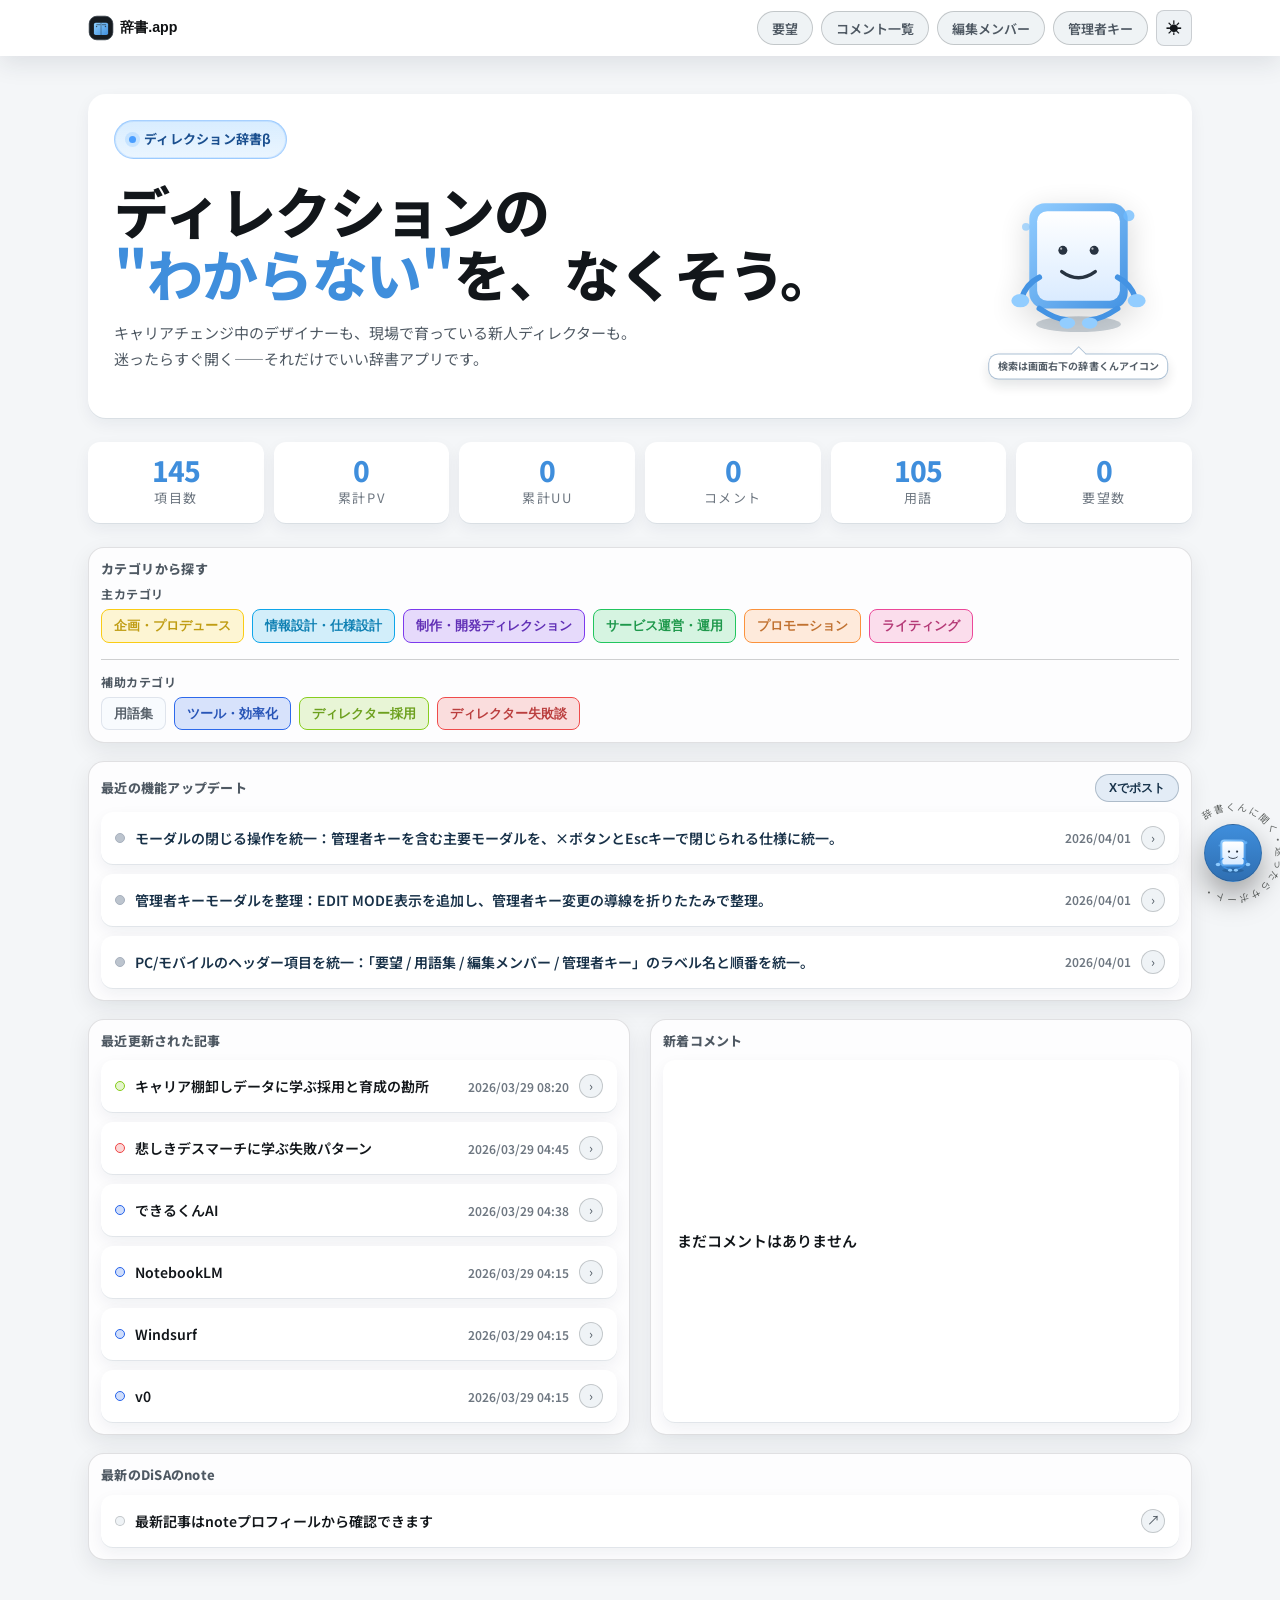
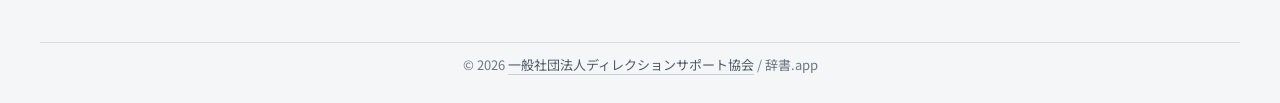
==== commit ff41931c: "Add dedicated comments list view and route" ====
--- a/index.html
+++ b/index.html
@@ -43,7 +43,7 @@
 <link rel="preconnect" href="https://fonts.googleapis.com">
 <link rel="preconnect" href="https://fonts.gstatic.com" crossorigin>
 <link href="https://fonts.googleapis.com/css2?family=Noto+Sans+JP:wght@300;400;500;700;800&family=IBM+Plex+Mono:wght@400;500&display=swap" rel="stylesheet">
-<link rel="stylesheet" href="./css/site.min.css?v=cssmin20260404.0910">
+<link rel="stylesheet" href="./css/site.min.css?v=cssmin20260404.0914">
 </head>
 <body>
 
@@ -58,6 +58,7 @@
       EDIT MODE
     </div>
     <button class="nav-btn ghost requests-btn header-btn-main header-route-btn" data-route="requests" type="button" onclick="goRequestsPage()">要望</button>
+    <button class="nav-btn ghost header-btn-sub header-route-btn" data-route="comments" type="button" onclick="goCommentsPage()">コメント一覧</button>
     <button class="nav-btn ghost header-btn-sub editors-btn header-route-btn" data-route="editors" type="button" onclick="showEditorsView()">編集メンバー</button>
     <div class="admin-nav-wrap" id="headerAdminMenu">
       <button class="nav-btn ghost admin-login-btn" id="headerAdminMenuBtn" type="button" aria-expanded="false" onclick="toggleHeaderAdminMenu(event)">管理者キー</button>
@@ -289,6 +290,25 @@
       </div>
 
       <div class="article-list" id="featureRequestGrid"></div>
+    </div>
+
+    <div class="category-view ui-view-stack" id="commentsView">
+      <div class="article-breadcrumb">
+        <span class="breadcrumb-home-link" onclick="showView('home')">辞書.app</span>
+        <span class="breadcrumb-sep">›</span>
+        <span>コメント一覧</span>
+      </div>
+
+      <div class="category-hero">
+        <div class="cat-kicker">COMMENTS</div>
+        <h2 class="cat-title">コメント一覧</h2>
+        <p class="cat-sub">辞書.app に投稿されたコメントを新着順で確認できます。</p>
+        <div class="category-stats">
+          <span class="category-pill" id="commentIndexCountPill">0 件</span>
+        </div>
+      </div>
+
+      <div class="article-list" id="commentIndexList"></div>
     </div>
 
 
@@ -418,6 +438,11 @@
           <div class="ui-section-panel-head">
             <div class="ui-section-panel-title" id="categoryListHeading">カテゴリの項目一覧</div>
           </div>
+          <div class="glossary-sort-row" id="categoryToolsSortRow" hidden>
+            <span class="glossary-sort-label">並び順</span>
+            <button class="filter-chip" type="button" data-tools-sort="usage" onclick="setToolsSort('usage')">用途順</button>
+            <button class="filter-chip" type="button" data-tools-sort="kana" onclick="setToolsSort('kana')">五十音順</button>
+          </div>
           <div class="article-list" id="categoryArticleList"></div>
         </section>
       </div>
@@ -509,6 +534,7 @@
 <div class="mobile-menu-overlay" id="mobileMenuOverlay" onclick="closeMobileMenu()"></div>
 <div class="mobile-menu-panel" id="mobileMenuPanel" role="dialog" aria-label="モバイルメニュー">
   <button class="mobile-menu-item" type="button" onclick="goRequestsPage(); closeMobileMenu();">要望</button>
+  <button class="mobile-menu-item" type="button" onclick="goCommentsPage(); closeMobileMenu();">コメント一覧</button>
   <button class="mobile-menu-item" type="button" onclick="showEditorsView(); closeMobileMenu();">編集メンバー</button>
   <button class="mobile-menu-item" type="button" id="mobileCreateArticleBtn" style="display:none;" onclick="openCreateArticleModal(); closeMobileMenu();">記事作成</button>
 </div>
@@ -829,6 +855,6 @@
 
 
 <script src="./analytics.js?v=20260327a"></script>
-<script src="./app.js?v=20260403.1658" defer></script>
+<script src="./app.js?v=20260404.0936" defer></script>
 </body>
 </html>
--- a/css/site.min.css
+++ b/css/site.min.css
@@ -1,3 +1,3 @@
 :root{--bg:#0f1410;--bg2:#171b14;--bg3:#1e2419;--border:rgba(103,185,255,0.14);--border2:rgba(103,185,255,0.28);--ink:#f3f7fd;--ink2:#c3d1e2;--ink3:#8fa3ba;--accent:#67b9ff;--accent2:#2f88d8;--red:#e84a5f;--blue:#4a9eff;--yellow:#ffd04d;--syne:"Noto Sans JP","Hiragino Sans","Yu Gothic",sans-serif;--noto:"Noto Sans JP","Hiragino Sans","Yu Gothic",sans-serif;--mono:"Noto Sans JP","Hiragino Sans","Yu Gothic",sans-serif;--font-ui-sm:13px;--font-ui-md:15px;--font-ui-lg:18px;--topbar-bg:#121814;--topbar-line:rgba(103,185,255,0.24);--topbar-shadow:0 8px 24px rgba(0,0,0,.28);--ui-radius-sm:8px;--ui-radius-md:12px;--ui-radius-lg:14px;--ui-gap-1:8px;--ui-gap-2:12px;--ui-gap-3:16px;--ui-gap-4:24px;--ui-control-h:40px;--ui-control-h-sm:36px;--ui-gap:10px;--ui-gap-lg:12px;--ui-pad:14px;--ui-radius:12px;--space-2xs:6px;--space-xs:10px;--space-sm:14px;--space-md:18px;--space-lg:24px;--radius-sm:10px;--radius-pill:999px;--cat-planning:#facc15;--cat-ia:#0ea5e9;--cat-production:#7c3aed;--cat-failure:#ef4444;--cat-operation:#22c55e;--cat-promotion:#fb923c;--cat-writing:#ec4899;--cat-tools:#2563eb;--cat-recruit:#84cc16;--pc-typo-heading:13px;--pc-typo-body:14px;--pc-typo-meta:12px}*{margin:0;padding:0;box-sizing:border-box}body{background:var(--bg);color:var(--ink);font-family:var(--noto);line-height:1.6;min-height:100vh;overflow-x:hidden;background:radial-gradient(circle at 82% -20%,rgba(103,185,255,.1) 0,transparent 40%),radial-gradient(circle at 8% 120%,rgba(103,185,255,.06) 0,transparent 35%),var(--bg);color:var(--ink);background:var(--bg)!important}::-webkit-scrollbar{width:4px}::-webkit-scrollbar-track{background:0 0}::-webkit-scrollbar-thumb{background:var(--border2);border-radius:2px}.header{position:fixed;top:0;left:0;right:0;z-index:100;display:flex;align-items:center;justify-content:space-between;padding:0 32px;height:60px;background:rgba(10,10,10,.9);backdrop-filter:blur(12px);border-bottom:none;border-bottom:none!important}.logo{display:flex;align-items:center;line-height:1}.logo img{display:block;height:26px;width:auto;height:26px;width:auto}.logo-dot{width:8px;height:8px;background:var(--accent);border-radius:50%;animation:pulse 2s ease-in-out infinite}@keyframes pulse{0%,100%{opacity:1;transform:scale(1)}50%{opacity:.6;transform:scale(.8)}}.header-nav{display:flex;align-items:center;gap:4px;gap:8px!important}.nav-btn{padding:6px 16px;border-radius:4px;font-family:var(--mono);font-size:var(--font-ui-sm);cursor:pointer;border:none;text-decoration:none;transition:all .15s;letter-spacing:.5px;border-radius:999px;padding:8px 14px;font-size:var(--font-ui-sm)}.nav-btn.ghost{background:0 0;color:var(--ink2);border:1px solid transparent;border:1px solid var(--border);background:linear-gradient(180deg,var(--bg3),var(--bg2))}.nav-btn.ghost:hover{color:var(--ink);border-color:var(--border2)}.nav-btn.outline{background:0 0;color:var(--accent);border:1px solid var(--accent);background:var(--accent);color:var(--bg);border-color:var(--accent);font-weight:700}.nav-btn.outline:hover{background:var(--accent);color:var(--bg);background:var(--accent2);color:#fff}.app{display:flex;height:100vh;padding-top:60px;padding-top:84px;min-height:100vh;height:100vh;padding-top:56px!important}.sidebar{width:260px;flex-shrink:0;border-right:1px solid var(--border);background:var(--bg2);display:flex;flex-direction:column;overflow:hidden;background:var(--bg2);border-right:1px solid var(--border);height:100%;overflow-y:auto}.sidebar-top{padding:20px 16px 16px;border-bottom:none}.mode-toggle{display:flex;background:var(--bg3);border:1px solid var(--border);border-radius:6px;padding:3px;gap:2px;margin-bottom:14px}.mode-btn{flex:1;padding:7px 8px;border-radius:4px;border:none;font-family:var(--noto);font-size:var(--font-ui-sm);cursor:pointer;transition:all .15s;background:0 0;color:var(--ink3);font-weight:500}.mode-btn.active{background:var(--accent);color:var(--bg);font-weight:700;background:var(--accent);color:var(--bg)}.search-wrap{position:relative}.search-input{width:100%;padding:8px 34px 8px 34px;background:var(--bg3);border:1px solid var(--border);border-radius:5px;font-family:var(--noto);font-size:var(--font-ui-sm);color:var(--ink);outline:0;transition:border-color .15s}.search-input::placeholder{color:var(--ink3)}.search-input:focus{border-color:var(--accent)}.search-icon{position:absolute;left:10px;top:50%;transform:translateY(-50%);color:var(--ink3);font-size:var(--font-ui-sm)}.search-clear{position:absolute;right:8px;top:50%;transform:translateY(-50%);width:20px;height:20px;border-radius:999px;border:1px solid var(--border);background:var(--bg2);color:var(--ink3);font-size:var(--font-ui-sm);line-height:1;display:none;align-items:center;justify-content:center;cursor:pointer}.search-clear.visible{display:inline-flex}.search-clear:hover{color:var(--ink);border-color:var(--border2)}.menu-tag-cloud{display:none!important}.menu-tag-chip{border:1px solid var(--border2);background:color-mix(in srgb,var(--bg3) 90%,transparent);color:var(--ink2);border-radius:999px;padding:4px 10px;font-size:var(--font-ui-sm);line-height:1.2;cursor:pointer;min-height:var(--ui-control-h-sm);border-radius:var(--ui-radius-sm);font-weight:600;letter-spacing:.01em;transition:background .16s ease,border-color .16s ease,color .16s ease,transform .16s ease;background:var(--bg2);border:1px solid var(--border);color:var(--ink2)}.menu-tag-chip:hover{border-color:var(--accent2);color:var(--ink)}.cat-list{flex:1;overflow-y:auto;padding:12px 8px}.cat-section{margin-bottom:4px}.cat-header{display:flex;align-items:center;gap:8px;padding:8px 10px;border-radius:5px;cursor:pointer;transition:all .12s;user-select:none}.cat-header:hover{background:var(--bg3)}.cat-header:focus-visible{outline:2px solid var(--accent);outline-offset:2px}.cat-header.active{background:rgba(103,185,255,.08)}.cat-icon{font-size:var(--font-ui-md);width:20px;text-align:center}.cat-name{font-size:var(--font-ui-sm);font-weight:500;color:var(--ink2);flex:1}.cat-header.active .cat-name{color:var(--accent)}.cat-count{font-family:var(--mono);font-size:var(--font-ui-sm);color:var(--ink3)}.cat-arrow{font-size:var(--font-ui-sm);color:var(--ink3);transition:transform .15s;cursor:pointer;padding:2px 4px;border-radius:4px;border:none;background:0 0;line-height:1}.cat-arrow:focus-visible{outline:2px solid var(--accent);outline-offset:2px}.cat-header.open .cat-arrow{transform:rotate(90deg)}.cat-items{display:none;padding:2px 0 4px 28px}.cat-items.open{display:block}.cat-item{padding:6px 10px;border-radius:4px;font-size:var(--font-ui-sm);color:var(--ink3);cursor:pointer;transition:all .12s;white-space:nowrap;overflow:hidden;text-overflow:ellipsis}.cat-item:hover{background:var(--bg3);color:var(--ink2)}.cat-item.active{color:var(--accent);background:rgba(103,185,255,.06)}.main{flex:1;overflow-y:auto;display:flex;flex-direction:column;background:linear-gradient(180deg,rgba(103,185,255,.03),transparent 35%);min-width:0;background:var(--bg)!important}.home-view{padding:48px 48px 48px;max-width:1100px;margin-inline:auto;--home-block-gap:18px}.home-eyebrow{display:inline-flex;align-items:center;gap:8px;font-family:var(--mono);font-size:var(--font-ui-sm);font-weight:700;color:#b7dcff;letter-spacing:.02em;text-transform:none;margin-bottom:20px;padding:8px 14px;border-radius:999px;border:1px solid rgba(74,158,255,.55);background:linear-gradient(180deg,rgba(74,158,255,.18),rgba(74,158,255,.08));box-shadow:inset 0 0 0 1px rgba(74,158,255,.1)}.home-eyebrow::before{content:'';width:7px;height:7px;border-radius:50%;background:#4a9eff;box-shadow:0 0 0 4px rgba(74,158,255,.16)}.home-title{font-family:var(--syne);font-size:48px;font-weight:800;line-height:1.08;letter-spacing:-1.8px;margin-bottom:16px;color:var(--ink);line-height:1.12;font-size:clamp(34px, 5vw, 56px)}.title-line{display:inline-block;white-space:nowrap}.mobile-only-break{display:none}.mobile-break-word{display:inline}.home-title em{font-style:normal;color:var(--accent)}.home-sub{font-size:var(--font-ui-md);color:var(--ink2);line-height:1.8;max-width:560px;margin-bottom:20px}.stats-unified{display:grid;grid-template-columns:repeat(6,1fr);gap:10px;margin-bottom:40px}.stat-deco-card{position:relative;overflow:hidden;min-width:0;transition:all .2s}.stat-deco-card::before{content:'';position:absolute;top:0;left:0;right:0;height:2px;background:var(--accent);transform:scaleX(0);transition:transform .2s;transform-origin:left}.stat-deco-card:hover{border-color:var(--border2);transform:translateY(-2px)}.stat-deco-card:hover::before{transform:scaleX(1)}.stat-deco-card .stat-num{color:var(--accent)}.home-hero{position:relative;margin-bottom:48px;min-height:240px}.home-main{max-width:620px;position:relative;z-index:2}.home-float-icons{display:none}.float-icon{position:absolute;width:30px;height:30px;border-radius:999px;border:1px solid var(--border2);background:rgba(103,185,255,.11);color:var(--accent);display:flex;align-items:center;justify-content:center;font-size:var(--font-ui-md);animation:floatDrift 6s ease-in-out infinite;animation-delay:var(--delay, 0s)}@keyframes floatDrift{0%,100%{transform:translateY(0);opacity:.75}50%{transform:translateY(-8px);opacity:1}}.stats-row{display:flex;gap:24px;margin-bottom:48px;align-items:stretch}.stat-card{background:var(--bg2);border:1px solid var(--border);border-radius:8px;padding:18px 22px;min-width:100px;display:flex;flex-direction:column;justify-content:center;align-items:center;text-align:center;align-self:stretch;border-color:var(--border);border-radius:12px;background:var(--bg2);border-radius:var(--ui-radius-md);border-radius:var(--ui-radius)!important;padding:var(--ui-pad)!important;background:var(--bg2)!important;box-shadow:none!important}.stat-num{font-family:var(--syne);font-size:28px;font-weight:800;color:var(--ink);letter-spacing:-1px;line-height:1;margin-bottom:4px}.stat-label{font-size:var(--font-ui-sm);color:var(--ink3);font-family:var(--mono)}.section-label{font-family:var(--mono);font-size:var(--font-ui-sm);letter-spacing:2px;text-transform:uppercase;color:var(--ink3);margin-bottom:16px;padding-bottom:8px;border-bottom:none;margin-bottom:var(--ui-gap-2);padding-bottom:var(--ui-gap-1);margin-bottom:var(--ui-gap-lg)}.feature-grid{display:grid;grid-template-columns:repeat(3,1fr);gap:12px;margin-bottom:48px}.home-track-grid{grid-template-columns:repeat(4,minmax(0,1fr));margin-bottom:24px;grid-template-columns:repeat(4,minmax(0,1fr))!important}.home-track-card{min-height:168px}.home-track-card .feature-title{line-height:1.35}.home-track-card .feature-desc{margin-top:2px;display:-webkit-box;-webkit-line-clamp:3;-webkit-box-orient:vertical;overflow:hidden;-webkit-line-clamp:3}.home-top-hub-grid{grid-template-columns:repeat(2,minmax(0,1fr))!important;margin-bottom:0!important}.home-top-hub-card{min-height:140px}.home-top-hub-card .feature-title{line-height:1.3}.feature-card{background:var(--bg2);border:1px solid var(--border);border-radius:8px;padding:20px;cursor:pointer;transition:all .2s;position:relative;overflow:hidden;text-align:left;display:flex;flex-direction:column;align-items:flex-start;font:inherit;color:inherit}.feature-card::before{content:'';position:absolute;top:0;left:0;right:0;height:2px;background:var(--accent);transform:scaleX(0);transition:transform .2s;transform-origin:left}.feature-card:hover{border-color:var(--border2);transform:translateY(-2px)}.feature-card:hover::before{transform:scaleX(1)}.feature-icon{font-size:var(--font-ui-lg);margin-bottom:12px;display:block}.feature-title{font-size:var(--font-ui-sm);font-weight:700;color:var(--ink);margin-bottom:6px;font-size:13px;line-height:1.45}.feature-desc{font-size:var(--font-ui-sm);color:var(--ink3);line-height:1.6}.requests-view{display:none;padding:48px 56px;max-width:1100px;padding-top:40px;padding-bottom:40px}.requests-view.visible{display:block}.request-grid{display:grid;grid-template-columns:repeat(3,minmax(0,1fr));gap:12px;margin-bottom:48px}.request-card{background:var(--bg2);border:1px solid var(--border);border-radius:8px;padding:14px;display:flex;flex-direction:column;gap:10px;min-height:180px}.request-title{font-size:var(--font-ui-md);color:var(--ink);font-weight:700;line-height:1.45}.request-body{font-size:var(--font-ui-sm);color:var(--ink2);line-height:1.7;display:-webkit-box;-webkit-line-clamp:5;-webkit-box-orient:vertical;overflow:hidden}.request-meta{margin-top:auto;display:flex;flex-wrap:wrap;gap:6px}.request-badge{font-family:var(--mono);font-size:var(--font-ui-sm);color:var(--ink2);border:1px solid var(--border2);border-radius:999px;padding:2px 8px;background:var(--bg3)}.request-link{margin-top:6px;font-size:var(--font-ui-sm);color:var(--accent)}.request-link a{color:inherit;text-decoration:underline}.article-list{display:grid;grid-template-columns:1fr;gap:8px;margin-bottom:48px}.article-row{display:flex;align-items:center;gap:12px;padding:12px 14px;border-radius:12px;cursor:pointer;transition:all .16s ease;border:1px solid var(--border);background:linear-gradient(180deg,color-mix(in srgb,var(--bg2) 94%,transparent),color-mix(in srgb,var(--bg3) 88%,transparent));box-shadow:0 3px 10px rgba(0,0,0,.1);gap:var(--ui-gap)!important}.article-row:hover{border-color:color-mix(in srgb,var(--accent) 44%,var(--border));background:linear-gradient(180deg,color-mix(in srgb,var(--bg2) 98%,transparent),color-mix(in srgb,var(--bg3) 92%,transparent));transform:translateY(-1px);box-shadow:0 8px 20px rgba(0,0,0,.16)}.article-cat-badge{flex-shrink:0;font-family:var(--mono);font-size:var(--font-ui-sm);padding:4px 9px;border-radius:999px;border:1px solid var(--border2);background:color-mix(in srgb,var(--bg3) 90%,transparent);color:var(--ink2);white-space:nowrap;letter-spacing:.03em}.article-cat-badge.cat-planning{border-color:rgba(245,158,11,.62);background:rgba(245,158,11,.2);color:#7a3f00;border-color:var(--cat-planning)!important;background:color-mix(in srgb,var(--cat-planning) 22%,transparent)!important;color:color-mix(in srgb,var(--cat-planning) 75%,#111)!important}.article-cat-badge.cat-ia{border-color:rgba(6,182,212,.62);background:rgba(6,182,212,.2);color:#005d70;border-color:var(--cat-ia)!important;background:color-mix(in srgb,var(--cat-ia) 22%,transparent)!important;color:color-mix(in srgb,var(--cat-ia) 75%,#111)!important}.article-cat-badge.cat-production{border-color:rgba(139,92,246,.62);background:rgba(139,92,246,.2);color:#4f2ea9;border-color:var(--cat-production)!important;background:color-mix(in srgb,var(--cat-production) 22%,transparent)!important;color:color-mix(in srgb,var(--cat-production) 75%,#111)!important}.article-cat-badge.cat-failure{border-color:rgba(239,68,68,.62);background:rgba(239,68,68,.18);color:#8f1f1f;border-color:var(--cat-failure)!important;background:color-mix(in srgb,var(--cat-failure) 22%,transparent)!important;color:color-mix(in srgb,var(--cat-failure) 75%,#111)!important}.article-cat-badge.cat-operation{border-color:rgba(16,185,129,.62);background:rgba(16,185,129,.2);color:#0e6a4a;border-color:var(--cat-operation)!important;background:color-mix(in srgb,var(--cat-operation) 22%,transparent)!important;color:color-mix(in srgb,var(--cat-operation) 75%,#111)!important}.article-cat-badge.cat-promotion{border-color:rgba(249,115,22,.62);background:rgba(249,115,22,.2);color:#8a3f00;border-color:var(--cat-promotion)!important;background:color-mix(in srgb,var(--cat-promotion) 22%,transparent)!important;color:color-mix(in srgb,var(--cat-promotion) 75%,#111)!important}.article-cat-badge.cat-writing{border-color:rgba(236,72,153,.62);background:rgba(236,72,153,.18);color:#8f1858;border-color:var(--cat-writing)!important;background:color-mix(in srgb,var(--cat-writing) 22%,transparent)!important;color:color-mix(in srgb,var(--cat-writing) 75%,#111)!important}.article-cat-badge.cat-tools{border-color:rgba(37,99,235,.62);background:rgba(37,99,235,.2);color:#173b8f;border-color:var(--cat-tools)!important;background:color-mix(in srgb,var(--cat-tools) 22%,transparent)!important;color:color-mix(in srgb,var(--cat-tools) 75%,#111)!important}.article-cat-badge.cat-recruit{border-color:rgba(244,63,94,.64);background:rgba(244,63,94,.18);color:#8f1732;border-color:var(--cat-recruit)!important;background:color-mix(in srgb,var(--cat-recruit) 22%,transparent)!important;color:color-mix(in srgb,var(--cat-recruit) 75%,#111)!important}body:not([data-theme=light]) .article-cat-badge.cat-planning{border-color:rgba(245,158,11,.68);background:rgba(245,158,11,.18);color:#ffe1b0}body:not([data-theme=light]) .article-cat-badge.cat-ia{border-color:rgba(6,182,212,.68);background:rgba(6,182,212,.18);color:#c7f4ff}body:not([data-theme=light]) .article-cat-badge.cat-production{border-color:rgba(139,92,246,.68);background:rgba(139,92,246,.18);color:#e4d8ff}body:not([data-theme=light]) .article-cat-badge.cat-failure{border-color:rgba(239,68,68,.68);background:rgba(239,68,68,.18);color:#ffd7d7}body:not([data-theme=light]) .article-cat-badge.cat-operation{border-color:rgba(16,185,129,.68);background:rgba(16,185,129,.18);color:#ccf8e8}body:not([data-theme=light]) .article-cat-badge.cat-promotion{border-color:rgba(249,115,22,.68);background:rgba(249,115,22,.18);color:#ffd9bc}body:not([data-theme=light]) .article-cat-badge.cat-writing{border-color:rgba(236,72,153,.68);background:rgba(236,72,153,.18);color:#ffd3ea}body:not([data-theme=light]) .article-cat-badge.cat-tools{border-color:rgba(37,99,235,.68);background:rgba(37,99,235,.18);color:#d5e4ff}body:not([data-theme=light]) .article-cat-badge.cat-recruit{border-color:rgba(244,63,94,.68);background:rgba(244,63,94,.18);color:#ffd3dc}.article-title-row{flex:1;font-size:var(--font-ui-sm);color:var(--ink);font-weight:600;line-height:1.55;line-height:1.62;font-size:var(--font-ui-md);line-height:1.5}.article-tags{display:flex;flex-wrap:wrap;gap:6px}.tag{font-family:var(--mono);font-size:var(--font-ui-sm);padding:2px 7px;border-radius:999px;border:1px solid var(--topbar-line);color:var(--ink2);background:color-mix(in srgb,var(--bg3) 86%,transparent);line-height:1.35;display:inline-flex;align-items:center;appearance:none;-webkit-appearance:none;border-radius:999px}button.tag{cursor:pointer}button.tag:hover{border-color:var(--accent2);color:var(--ink);background:color-mix(in srgb,var(--accent) 14%,var(--bg2))}.tag.keyword{border-color:rgba(103,185,255,.56);color:#d9ecff;background:rgba(103,185,255,.18);font-weight:700;letter-spacing:.01em;padding:4px 11px;box-shadow:inset 0 0 0 1px rgba(103,185,255,.1)}button.tag.keyword:hover{color:#f3f9ff;border-color:rgba(126,201,255,.82);background:rgba(103,185,255,.28)}.tag.figma{border-color:rgba(74,158,255,.48);color:#9bc7ff}.tag.vibe{border-color:rgba(103,185,255,.5);color:#b7dcff}.tag.wp{border-color:rgba(255,208,77,.48);color:#ffe091}.article-arrow{color:var(--ink2);font-size:var(--font-ui-sm);width:24px;height:24px;border-radius:999px;border:1px solid var(--border2);display:inline-flex;align-items:center;justify-content:center;background:color-mix(in srgb,var(--bg3) 90%,transparent);flex-shrink:0}.note-row{text-decoration:none}.note-row .note-meta{font-family:var(--mono);font-size:var(--font-ui-sm);color:var(--ink3);white-space:nowrap;margin-left:auto}.recent-row .note-meta{font-size:var(--font-ui-sm);line-height:1.25;flex-shrink:0;font-weight:600}.list-row-main{min-width:0;display:inline-flex;align-items:center;gap:8px}.list-row-title{min-width:0}.list-row-right{margin-left:auto;display:inline-flex;align-items:center;gap:8px;min-width:0}.list-row-meta{margin-left:0;white-space:nowrap}.list-row-head{display:flex;align-items:center;justify-content:space-between;gap:8px;min-width:0}.list-row-head-actions{margin-left:auto}.list-row--stack{grid-template-columns:minmax(0,1fr);align-items:flex-start}.list-row-main-block{display:flex;flex-direction:column;min-width:0;gap:6px}.list-row-right-wrap{margin-left:0;justify-content:flex-start;flex-wrap:wrap}.recent-row{align-items:center;display:grid;grid-template-columns:10px minmax(0,1fr) auto;gap:10px}.recent-row .article-cat-badge{width:10px;height:10px;min-width:10px;padding:0;border-radius:999px;font-size:0;line-height:0;letter-spacing:0;overflow:hidden;text-indent:-9999px;white-space:nowrap}.recent-row .article-title-row{min-width:0;max-width:none;flex:unset;white-space:nowrap;overflow:hidden;text-overflow:ellipsis}.recent-row .article-arrow{margin-left:2px}.category-item-row{display:grid;grid-template-columns:auto minmax(0,1fr) auto 24px;align-items:center;gap:10px}.category-item-main{min-width:0;display:flex;flex-direction:column;gap:2px}.category-item-main .article-title-row{min-width:0}.category-item-tool{color:var(--ink3);font-size:var(--font-ui-sm);line-height:1.35;white-space:nowrap;overflow:hidden;text-overflow:ellipsis}.category-item-kind{display:inline-flex;align-items:center;justify-content:center;min-width:38px;padding:3px 8px;border-radius:999px;border:1px solid var(--border2);background:color-mix(in srgb,var(--bg3) 90%,transparent);color:var(--ink3);font-family:var(--mono);font-size:var(--font-ui-sm);letter-spacing:.03em;white-space:nowrap}.category-item-row.is-general{border-color:color-mix(in srgb,var(--accent) 44%,var(--border));box-shadow:0 5px 16px rgba(67,128,255,.14)}.category-item-kind.is-general{border-color:rgba(103,185,255,.72);background:rgba(103,185,255,.18);color:var(--accent);font-weight:700}.comment-row{overflow:hidden;align-items:center;display:grid;grid-template-columns:minmax(0,84px) minmax(0,1fr) auto 24px;gap:10px}.comment-row>*{min-width:0}.comment-row .article-cat-badge{justify-self:center;display:inline-flex;align-items:center;justify-content:center;text-align:center;max-width:84px;overflow:hidden;text-overflow:ellipsis;white-space:nowrap}.comment-row .comment-excerpt{display:none;line-height:1.48}.comment-row .note-meta{font-size:var(--font-ui-sm);line-height:1.25;font-weight:600;margin-left:0;flex-shrink:0;white-space:nowrap}.comment-row .article-title-row{min-width:0;max-width:none;flex:unset;overflow:hidden;text-overflow:ellipsis;white-space:nowrap}.comment-row .article-arrow{margin-left:0}.note-row.is-placeholder{cursor:default;border-style:dashed}.glossary-row{align-items:flex-start}.glossary-row-main{display:flex;flex-direction:column;min-width:0;gap:4px;flex:1 1 auto}.glossary-row-actions{margin-left:auto;display:inline-flex;align-items:center;gap:8px;flex-shrink:0}.glossary-row-main .article-title-row{max-width:100%;white-space:nowrap;overflow:hidden;text-overflow:ellipsis}.glossary-row-desc{font-size:var(--font-ui-sm);color:var(--ink2);line-height:1.5;display:-webkit-box;-webkit-line-clamp:2;-webkit-box-orient:vertical;overflow:hidden}.glossary-search-wrap{max-width:560px;margin-bottom:14px}.glossary-sort-row{display:flex;align-items:center;gap:8px;flex-wrap:wrap;margin:0 0 14px}.glossary-sort-label{font-size:var(--font-ui-sm);color:var(--ink3);font-family:var(--mono)}#glossaryArticleList{display:grid;grid-template-columns:repeat(2,minmax(0,1fr));gap:12px}#glossaryArticleList .glossary-row{height:100%}#glossaryArticleList .is-placeholder{grid-column:1/-1}#featureRequestGrid{display:grid;grid-template-columns:repeat(2,minmax(0,1fr));gap:12px}#featureRequestGrid .request-row{height:100%;box-shadow:0 2px 8px rgba(0,0,0,.08)}#featureRequestGrid .is-placeholder{grid-column:1/-1}.request-row{display:grid;grid-template-columns:minmax(0,1fr);align-items:flex-start;gap:8px;cursor:default}.request-row-head{display:flex;align-items:center;justify-content:space-between;gap:8px;min-width:0}.request-row-main{display:flex;flex-direction:column;min-width:0;gap:6px;flex:1 1 auto}.request-row-main .article-title-row{max-width:100%;white-space:normal;overflow:hidden;display:-webkit-box;-webkit-line-clamp:2;-webkit-box-orient:vertical;line-height:1.48;font-weight:700}.request-row-body{font-size:var(--font-ui-sm);color:var(--ink2);line-height:1.58;display:-webkit-box;-webkit-line-clamp:2;-webkit-box-orient:vertical;overflow:hidden;white-space:normal;word-break:break-word;overflow-wrap:anywhere;background:0 0;border:0;border-radius:0;padding:0}.request-row-meta{margin-left:0;display:inline-flex;align-items:center;gap:8px;flex-wrap:wrap;justify-content:flex-start;font-family:var(--mono);font-size:var(--font-ui-sm);color:var(--ink3)}.admin-row-actions,.request-row-actions{margin-left:auto;display:flex;align-items:center;justify-content:flex-end;gap:6px;opacity:0;pointer-events:none;transition:opacity .16s ease}.article-row:focus-within .admin-row-actions,.article-row:hover .admin-row-actions,.comment-item:focus-within .admin-row-actions,.comment-item:hover .admin-row-actions,.editor-card:focus-within .admin-row-actions,.editor-card:hover .admin-row-actions,.request-row:focus-within .request-row-actions,.request-row:hover .request-row-actions{opacity:1;pointer-events:auto}.admin-row-btn,.request-admin-btn{padding:4px 9px;border-radius:8px;font-size:11px;background:color-mix(in srgb,var(--bg3) 92%,transparent)}.admin-row-btn.danger,.request-admin-btn.danger{border-color:color-mix(in srgb,var(--red) 38%,var(--topbar-line));color:color-mix(in srgb,var(--red) 64%,var(--ink2));background:color-mix(in srgb,var(--red) 8%,var(--bg2))}.request-meta-text{color:var(--ink3);white-space:nowrap}.request-meta-sep{color:color-mix(in srgb,var(--ink3) 62%,transparent)}.request-meta-link{color:var(--accent);text-decoration:none;border-bottom:1px dotted color-mix(in srgb,var(--accent) 55%,transparent);line-height:1.2;padding-bottom:1px}.request-meta-link:hover{color:var(--accent2);border-bottom-color:color-mix(in srgb,var(--accent2) 62%,transparent)}#featureRequestGrid .request-row .article-arrow{display:none}.glossary-grid{display:grid;grid-template-columns:repeat(2,1fr);gap:10px;margin-bottom:48px;gap:var(--ui-gap-2);gap:var(--ui-gap)!important}.glossary-item{border:1px solid var(--border);background:var(--bg2);border-radius:8px;padding:12px}.glossary-term{font-family:var(--mono);font-size:var(--font-ui-sm);color:var(--accent);margin-bottom:6px;letter-spacing:.02em}.glossary-desc{font-size:var(--font-ui-sm);color:var(--ink2);line-height:1.6}.article-view{display:none;padding:48px 56px;max-width:800px}.article-view.visible{display:block}.article-breadcrumb{font-family:var(--mono);font-size:var(--font-ui-sm);color:var(--ink3);margin-bottom:24px;display:flex;align-items:center;gap:8px}.article-content-card{border:1px solid var(--border);border-radius:14px;background:var(--bg2);padding:20px 20px 18px;margin-bottom:12px}.breadcrumb-home-link{cursor:pointer;color:var(--accent)}.logo-clickable{cursor:pointer}.is-hidden{display:none}.comment-form-tight{margin-bottom:0}.comment-title-inline{margin:0;letter-spacing:.02em}.admin-buttons-top{margin-top:12px}.request-meta-actions{margin-left:auto;display:flex;gap:8px}.request-row-meta-top{margin-top:8px}.no-result-muted{color:var(--ink3)}.no-cursor{cursor:default}.btn-compact{padding:6px 12px}.comment-admin-actions{display:flex;gap:8px}.breadcrumb-sep{color:var(--border2)}#articleView .article-breadcrumb{flex-wrap:wrap;row-gap:6px}#articleView #articleCat,#articleView #articleGroup{color:var(--ink2);max-width:min(40vw,260px);overflow:hidden;text-overflow:ellipsis;white-space:nowrap}#articleView #articleCat.breadcrumb-home-link,#articleView #articleGroup.breadcrumb-home-link{color:var(--accent)}#articleView #articleName{color:var(--ink);font-weight:700;min-width:0;max-width:min(70vw,460px);overflow:hidden;text-overflow:ellipsis;white-space:nowrap}.article-header{margin-bottom:20px;padding-bottom:24px;border-bottom:none}.article-eyebrow{font-family:var(--mono);font-size:var(--font-ui-sm);letter-spacing:2px;text-transform:uppercase;color:var(--accent);margin-bottom:12px;letter-spacing:.12em}.article-title{font-family:var(--syne);font-size:36px;font-weight:800;letter-spacing:-1px;line-height:1.1;color:var(--ink);margin-bottom:16px}.article-meta{display:flex;flex-wrap:wrap;align-items:center;gap:12px}.article-editor-meta{display:none;align-items:center;gap:10px;width:100%;padding:8px 10px;border:1px solid var(--border);border-radius:10px;background:var(--bg2)}.article-editor-avatar{width:28px;height:28px;border-radius:999px;border:1px solid var(--border2);object-fit:cover;background:var(--bg3);flex-shrink:0}.article-editor-text{display:inline-flex;align-items:center;gap:8px;min-width:0;flex-wrap:wrap}.article-editor-name{font-size:var(--font-ui-sm);color:var(--ink);font-weight:600}.article-editor-role{font-size:var(--font-ui-sm);color:var(--ink3)}.article-editor-x{font-size:var(--font-ui-sm);color:var(--accent);text-decoration:none}.article-editor-x:hover{text-decoration:underline}.article-updated{font-family:var(--mono);font-size:var(--font-ui-sm);color:var(--ink3);letter-spacing:.2px;flex:1 1 100%;order:99;text-align:left;margin-top:2px}.bookmark-btn{margin-left:auto;padding:6px 10px;border-radius:4px;border:1px solid var(--topbar-line);background:var(--bg2);color:var(--ink2);font-family:var(--mono);font-size:var(--font-ui-sm);letter-spacing:.2px;cursor:pointer;transition:all .15s;border-radius:999px}.bookmark-btn:hover{border-color:var(--accent);color:var(--ink)}.bookmark-btn.active{border-color:rgba(103,185,255,.35);background:rgba(103,185,255,.08);color:var(--accent)}.x-share-btn{margin-left:auto;padding:6px 10px;border-radius:4px;border:1px solid var(--topbar-line);background:var(--bg2);color:var(--ink2);font-family:var(--mono);font-size:var(--font-ui-sm);letter-spacing:.2px;cursor:pointer;transition:all .15s;min-height:38px;border-radius:999px!important;border:1px solid rgba(74,158,255,.55)!important;background:linear-gradient(180deg,rgba(74,158,255,.98),rgba(56,132,226,.98))!important;color:#f7fbff!important;font-weight:700!important;letter-spacing:.01em;box-shadow:0 8px 20px rgba(18,77,150,.28);padding:8px 14px!important}.x-share-btn:hover{border-color:var(--accent);color:var(--ink);background:linear-gradient(180deg,#60b0ff,#4898eb)!important;border-color:rgba(120,192,255,.85)!important;color:#fff!important}.admin-article-actions{display:none;align-items:center;gap:8px;margin-left:4px}.admin-article-actions.visible{display:inline-flex}.admin-article-btn{padding:6px 10px;border-radius:10px;border:1px solid var(--topbar-line);background:var(--bg2);color:var(--ink2);font-family:var(--mono);font-size:var(--font-ui-sm);letter-spacing:.2px;cursor:pointer;transition:all .15s}.admin-article-btn:hover{border-color:var(--accent);color:var(--ink)}.admin-article-btn.danger:hover{border-color:var(--red);color:var(--red)}.article-edit-tool{font-family:var(--mono);font-size:var(--font-ui-sm);color:var(--ink3);margin-bottom:10px}.article-edit-tag-label{display:block;font-family:var(--mono);font-size:var(--font-ui-sm);color:var(--ink3);margin:2px 0 6px}.article-edit-tag-input{width:100%;height:36px;border:1px solid var(--topbar-line);border-radius:8px;background:var(--bg3);color:var(--ink);padding:0 10px;font-family:var(--mono);font-size:var(--font-ui-sm);margin-bottom:10px;outline:0}.article-edit-tag-input:focus{border-color:var(--accent)}.article-edit-editor-wrap{margin-bottom:10px}.article-edit-editor-select{width:100%;height:36px;border:1px solid var(--topbar-line);border-radius:8px;background:var(--bg3);color:var(--ink);padding:0 10px;font-family:var(--mono);font-size:var(--font-ui-sm);margin-bottom:8px;outline:0}.article-edit-editor-select:focus{border-color:var(--accent)}.article-edit-editor-grid{display:none;grid-template-columns:1fr 1fr;gap:8px}.article-edit-editor-grid .article-edit-tag-input{margin-bottom:0}.article-edit-editor-grid .article-edit-tag-input.is-full{grid-column:1/-1}.article-edit-mode-tabs{display:inline-flex;gap:6px;margin:2px 0 10px}.article-edit-mode-btn{height:30px;padding:0 12px;border-radius:999px;border:1px solid var(--border);background:var(--bg2);color:var(--ink2);font-family:var(--mono);font-size:var(--font-ui-sm);cursor:pointer}.article-edit-mode-btn.active{border-color:var(--accent);color:var(--ink);background:color-mix(in srgb,var(--accent) 18%,var(--bg2))}.article-edit-toolbar{display:flex;flex-wrap:wrap;gap:8px;margin-bottom:10px}.article-edit-btn{height:32px;padding:0 10px;border-radius:6px;border:1px solid var(--border);background:0 0;color:var(--ink2);font-family:var(--noto);font-size:var(--font-ui-sm);cursor:pointer}.article-edit-btn:hover{border-color:var(--accent);color:var(--ink)}.article-edit-wysiwyg{width:100%;min-height:320px;height:100%;border:1px solid var(--topbar-line);border-radius:8px;background:0 0;color:var(--ink);padding:12px;font-family:var(--noto);font-size:var(--font-ui-sm);line-height:1.7;outline:0;overflow:auto}.article-edit-wysiwyg:focus{border-color:var(--accent)}.article-edit-markdown{width:100%;min-height:320px;height:100%;border:1px solid var(--topbar-line);border-radius:8px;background:0 0;color:var(--ink);padding:12px;font-family:var(--mono);font-size:var(--font-ui-sm);line-height:1.7;outline:0;resize:vertical;display:none}.article-edit-markdown:focus{border-color:var(--accent)}.article-edit-modal.is-markdown .article-edit-toolbar{display:none}.article-edit-modal.is-markdown .article-edit-wysiwyg{display:none}.article-edit-modal.is-markdown .article-edit-markdown{display:block}.article-edit-modal{z-index:520;align-items:stretch;justify-content:center;padding:10px}.article-edit-box{width:min(1280px,96vw);height:min(96dvh,calc(100dvh - 20px));max-height:min(96dvh,calc(100dvh - 20px));overflow:hidden;display:flex;flex-direction:column;gap:8px;padding:18px 20px;-webkit-overflow-scrolling:touch}.article-edit-main{min-height:0;flex:1 1 auto;display:flex;flex-direction:column;overflow:auto;-webkit-overflow-scrolling:touch;padding-right:2px}.article-edit-box .article-edit-wysiwyg{min-height:0;flex:1 1 auto;height:auto}.article-edit-box .article-edit-markdown{min-height:0;flex:1 1 auto;height:auto;resize:none}.article-edit-wysiwyg img{max-width:100%;height:auto;border-radius:8px;border:1px solid var(--border);cursor:pointer}.article-edit-wysiwyg img.editor-image-selected{outline:2px solid var(--accent);outline-offset:2px;border-color:var(--accent)}.tool-tabs{display:flex;gap:4px;margin-bottom:18px;background:var(--bg2);border:1px solid var(--border);border-radius:8px;padding:4px}.tool-tab{padding:8px 16px;border-radius:5px;border:none;font-family:var(--mono);font-size:var(--font-ui-sm);cursor:pointer;transition:all .15s;background:0 0;color:var(--ink3);letter-spacing:.5px;min-height:var(--ui-control-h-sm);border-radius:var(--ui-radius-sm);font-weight:600;letter-spacing:.01em;transition:background .16s ease,border-color .16s ease,color .16s ease,transform .16s ease;background:var(--bg2);border:1px solid var(--border);color:var(--ink2);border-radius:999px;background-image:none!important;background:var(--bg3)!important;border-color:var(--border2)!important;color:var(--ink2)!important;box-shadow:none!important}.tool-tab.active{background:var(--bg3);color:var(--ink);border:1px solid var(--topbar-line);border-color:var(--border2);background:rgba(103,185,255,.08)}.tool-tab:hover:not(.active){color:var(--ink2)}.article-body{font-size:var(--font-ui-md);line-height:1.9;color:var(--ink2)}.article-sibling-nav{margin-top:22px;display:grid;grid-template-columns:1fr 1fr;gap:10px}.article-sibling-btn{border:1px solid var(--border);border-radius:12px;background:var(--bg2);color:var(--ink);display:grid;gap:4px;padding:12px;text-align:left;cursor:pointer;transition:all .16s ease}.article-sibling-btn:hover{border-color:color-mix(in srgb,var(--accent) 44%,var(--border));transform:translateY(-1px)}.article-sibling-btn:disabled{opacity:.58;cursor:not-allowed;transform:none}.article-sibling-dir{font-family:var(--mono);font-size:var(--font-ui-sm);color:var(--ink3)}.article-sibling-title{font-size:var(--font-ui-sm);font-weight:700;color:var(--ink);line-height:1.45;font-size:var(--font-ui-md);line-height:1.5}.article-body h3{font-family:var(--syne);font-size:var(--font-ui-lg);font-weight:700;color:var(--ink);margin:32px 0 12px;letter-spacing:-.5px}.article-body p{margin-bottom:16px}.article-body ol,.article-body ul:not(.point-list){margin:16px 0;padding-inline-start:0;list-style-position:inside}.article-body ol li,.article-body ul:not(.point-list) li{margin:6px 0;min-width:0;overflow-wrap:anywhere;word-break:break-word}.article-body img{display:block;width:70%;max-width:70%;height:auto;margin:18px auto 22px;border:1px solid var(--border);border-radius:12px;background:var(--bg2)}.article-body img.article-zoomable-image{cursor:zoom-in}.article-body .highlight{background:rgba(103,185,255,.06);border-left:3px solid var(--accent);border-radius:0 4px 4px 0;padding:14px 18px;margin:20px 0;font-size:var(--font-ui-sm);color:var(--ink)}.article-body .point-list{list-style:none;margin:16px 0;padding:0;padding-inline-start:0;width:100%;box-sizing:border-box}.article-body .point-list li{display:flex;align-items:flex-start;gap:10px;padding:6px 0;font-size:var(--font-ui-sm);min-width:0;overflow-wrap:anywhere;word-break:break-word}.article-body .point-list li::before{content:'→';color:var(--accent);font-family:var(--mono);flex-shrink:0;margin-top:.1em}.article-body a{color:var(--accent);text-decoration:underline;text-underline-offset:2px}.video-embed{position:relative;width:70%;max-width:70%;padding-top:56.25%;margin:18px auto 22px;border:1px solid var(--border);border-radius:12px;overflow:hidden;background:var(--bg2)}.video-embed iframe{position:absolute;inset:0;width:100%;height:100%;border:0}.image-viewer-modal{padding:18px}.image-viewer-frame{width:min(96vw,1080px);max-height:92vh;display:flex;align-items:center;justify-content:center;position:relative}.image-viewer-img{display:block;width:auto;max-width:100%;max-height:86vh;height:auto;border:1px solid var(--border);border-radius:12px;background:var(--bg2)}.image-viewer-close{position:absolute;top:-12px;right:-12px;width:34px;height:34px;border-radius:999px;border:1px solid var(--border2);background:var(--bg2);color:var(--ink);cursor:pointer;font-size:20px;line-height:1}.article-body .tool-note{background:var(--bg2);border:1px solid var(--topbar-line);border-radius:6px;padding:16px 20px;margin:20px 0;font-size:var(--font-ui-sm)}.tool-note-label{font-family:var(--mono);font-size:var(--font-ui-sm);letter-spacing:1px;text-transform:uppercase;margin-bottom:8px}.tool-note-label.figma{color:var(--blue)}.tool-note-label.vibe{color:var(--accent)}.tool-note-label.wp{color:var(--yellow)}.comment-panel{margin-top:28px;border:1px solid var(--border);border-radius:12px;background:var(--bg2);padding:16px}.comment-title{font-family:var(--mono);font-size:var(--font-ui-sm);letter-spacing:.08em;color:var(--ink2);margin-bottom:10px}.comment-toolbar{display:flex;justify-content:flex-start;margin-bottom:12px}.comment-open-btn{border:1px solid var(--topbar-line);background:var(--accent);color:#031326;border-radius:999px;padding:8px 14px;font-family:var(--mono);font-size:var(--font-ui-sm);font-weight:700;cursor:pointer;transition:all .15s}.comment-open-btn:hover{background:var(--accent2);color:#fff}.comment-compose-modal{width:min(760px,92vw);background:linear-gradient(180deg,var(--bg2),var(--bg3));border:1px solid var(--topbar-line);border-radius:14px;padding:16px;box-shadow:0 18px 46px rgba(0,0,0,.42)}.comment-compose-head{display:flex;align-items:center;justify-content:space-between;gap:10px;margin-bottom:8px}.comment-compose-title{font-family:var(--syne);font-size:28px;font-weight:800;color:var(--ink)}.comment-compose-close{width:34px;height:34px;border-radius:999px;border:1px solid var(--topbar-line);background:0 0;color:var(--ink2);font-size:var(--font-ui-lg);line-height:1;cursor:pointer}.comment-compose-close:hover{color:var(--ink);border-color:var(--border2)}.comment-compose-actions{display:flex;justify-content:flex-end;gap:8px;margin-top:10px}.comment-cancel-btn{border:1px solid var(--topbar-line);background:0 0;color:var(--ink2);border-radius:999px;padding:8px 14px;font-family:var(--mono);font-size:var(--font-ui-sm);cursor:pointer}.comment-cancel-btn:hover{color:var(--ink);border-color:var(--border2)}.comment-form{display:grid;gap:8px;margin-bottom:12px}.comment-textarea{width:100%;border:1px solid var(--border);border-radius:8px;background:var(--bg3);color:var(--ink);padding:10px 12px;font-family:var(--noto);font-size:var(--font-ui-sm);outline:0;min-height:92px;resize:vertical}.comment-input{width:100%;border:1px solid var(--border);border-radius:8px;background:var(--bg3);color:var(--ink);padding:10px 12px;font-family:var(--noto);font-size:var(--font-ui-sm);outline:0}.comment-input:focus,.comment-textarea:focus{border-color:var(--accent)}.comment-submit{justify-self:end;border:1px solid var(--topbar-line);background:var(--accent);color:#fff;border-radius:999px;padding:8px 14px;font-family:var(--mono);font-size:var(--font-ui-sm);cursor:pointer}.comment-submit:hover{background:var(--accent2)}.comment-list{display:grid;gap:8px;grid-template-columns:repeat(3,minmax(0,1fr))}@media (max-width:860px){.comment-list{grid-template-columns:1fr}}@media (max-width:720px){.comment-list{grid-template-columns:1fr}}.comment-item{border:1px solid var(--border);border-radius:8px;background:rgba(255,255,255,.01);padding:10px 12px;border-radius:var(--ui-radius-md);border-radius:var(--ui-radius)!important;padding:var(--ui-pad)!important;background:var(--bg2)!important;box-shadow:none!important}.comment-head{display:flex;align-items:center;justify-content:space-between;gap:8px;margin-bottom:4px}.comment-author{font-size:var(--font-ui-sm);font-weight:700;color:var(--ink)}.comment-date{font-size:var(--font-ui-sm);color:var(--ink3);font-family:var(--mono)}.comment-body{font-size:var(--font-ui-sm);color:var(--ink2);line-height:1.65;white-space:pre-wrap}.comment-delete{border:0;background:0 0;color:var(--ink3);font-size:var(--font-ui-sm);cursor:pointer}.comment-delete:hover{color:var(--red)}.learn-mobile-bar{display:none}.learn-mobile-btn{border:1px solid var(--border);background:var(--bg3);color:var(--ink);border-radius:999px;padding:10px 12px;font-family:var(--mono);font-size:var(--font-ui-sm);cursor:pointer;white-space:nowrap}.learn-mobile-btn.primary{border-color:var(--topbar-line);background:var(--accent);color:#fff}.learn-mobile-btn.primary.active{background:rgba(103,185,255,.16);border-color:var(--accent);color:var(--ink)}.learn-mobile-btn:disabled{opacity:.45;cursor:default}.learn-view{display:none;padding:48px;width:100%;max-width:100%;padding-top:40px;padding-bottom:40px}.learn-view.visible{display:block}.category-view{display:none;padding:48px}.category-view.visible{display:block}.tools-view{display:none;padding:48px}.tools-view.visible{display:block}.filter-chip-group{display:flex;flex-wrap:wrap;gap:8px;margin-bottom:32px}.filter-chip{display:inline-flex;align-items:center;gap:4px;padding:6px 14px;border-radius:20px;border:1px solid var(--border);background:var(--bg2);color:var(--ink2);font-size:var(--font-ui-sm);cursor:pointer;transition:all .15s;user-select:none}.filter-chip:hover{border-color:var(--border2);color:var(--ink);transform:translateY(-1px)}.filter-chip.active{border-color:var(--accent);background:var(--bg3);color:var(--accent);font-weight:600}.category-hero{border:1px solid var(--border);background:var(--bg2);border-radius:12px;padding:18px;margin-bottom:16px}.category-hero .cat-kicker{font-family:var(--mono);font-size:var(--font-ui-sm);color:var(--accent);letter-spacing:.08em;margin-bottom:8px}.category-hero .cat-title{font-family:var(--syne);font-size:clamp(28px, 4.6vw, 42px);letter-spacing:-.02em;margin:0 0 8px}.category-hero .cat-sub{margin:0;color:var(--ink3);font-size:var(--font-ui-sm);line-height:1.7}.category-stats{margin-top:12px;display:inline-flex;gap:8px;display:flex!important;flex-wrap:wrap!important;align-items:center!important;gap:10px!important}.category-phase-guide{margin-top:14px;padding:0}.category-phase-head{display:flex;flex-wrap:wrap;align-items:center;gap:8px;margin-bottom:8px}.category-phase-label{font-family:var(--mono);font-size:var(--font-ui-sm);color:var(--ink2)}.category-phase-chips{display:inline-flex;flex-wrap:wrap;gap:6px}.category-phase-chip{border:1px solid var(--border2);background:var(--bg2);border-radius:999px;padding:4px 10px;font-family:var(--mono);font-size:var(--font-ui-sm);color:var(--ink2)}.category-phase-note{margin:10px 0 0;color:var(--ink3);font-size:var(--font-ui-sm)}.category-phase-diagram{display:grid;gap:14px}.phase-card{border:1px solid var(--border2);border-radius:10px;background:var(--bg2);padding:10px;display:grid;gap:8px}.phase-card-title{margin:0;font-family:var(--mono);font-size:var(--font-ui-sm);letter-spacing:.03em;color:var(--ink)}.phase-card-body{overflow-x:auto}.phase-table-row{display:grid;align-items:center;gap:8px;margin-top:8px;min-width:640px}.phase-table-row:first-of-type{margin-top:0}.phase-table-row.waterfall{grid-template-columns:1.1fr auto 1.2fr auto 1.1fr auto 1.1fr}.phase-table-row.agile{grid-template-columns:1.1fr auto 1.2fr auto 1.2fr}.phase-arrow{color:var(--ink3);font-family:var(--mono);font-size:var(--font-ui-sm);text-align:center}.phase-step{border:1px solid var(--border2);border-radius:8px;background:var(--bg3);color:var(--ink3);font-family:var(--mono);font-size:var(--font-ui-sm);padding:8px 10px;text-align:center;transition:all .16s ease}.phase-step.is-active{border-color:color-mix(in srgb,var(--accent) 60%,var(--border2));background:color-mix(in srgb,var(--accent) 22%,var(--bg3));color:var(--ink);font-weight:700}.phase-step.is-major{font-weight:700}.category-pill{border:1px solid var(--border2);background:var(--bg3);border-radius:999px;padding:6px 10px;font-family:var(--mono);font-size:var(--font-ui-sm);color:var(--ink2)}.learn-header{margin-bottom:32px}.learn-title{font-family:var(--syne);font-size:32px;font-weight:800;letter-spacing:-1px;margin-bottom:8px}.learn-sub{font-size:var(--font-ui-sm);color:var(--ink2)}.level-grid{display:grid;grid-template-columns:repeat(3,1fr);gap:16px;margin-bottom:40px}.level-card{background:var(--bg2);border:1px solid var(--border);border-radius:10px;padding:24px;cursor:pointer;transition:all .2s;position:relative}.level-card:hover{border-color:var(--accent);transform:translateY(-2px)}.level-card.selected{border-color:var(--accent);background:rgba(103,185,255,.04)}.level-badge{font-family:var(--mono);font-size:var(--font-ui-sm);padding:4px 10px;border-radius:20px;margin-bottom:14px;display:inline-block;letter-spacing:.5px}.level-1 .level-badge{background:rgba(74,158,255,.15);color:var(--blue)}.level-2 .level-badge{background:rgba(103,185,255,.15);color:var(--accent)}.level-3 .level-badge{background:rgba(255,77,77,.15);color:var(--red)}.level-title{font-family:var(--syne);font-size:var(--font-ui-lg);font-weight:700;color:var(--ink);margin-bottom:8px}.level-desc{font-size:var(--font-ui-sm);color:var(--ink3);line-height:1.6;margin-bottom:16px}.level-topics{display:flex;flex-wrap:wrap;gap:4px}.topic-chip{font-size:var(--font-ui-sm);padding:3px 8px;border-radius:3px;background:var(--bg3);color:var(--ink3);font-family:var(--mono)}.curriculum{margin-bottom:40px}.curriculum-item{display:flex;align-items:flex-start;gap:16px;padding:16px 0;border-bottom:none;cursor:pointer;transition:all .12s}.curriculum-item:hover .curr-title{color:var(--accent)}.curr-num{font-family:var(--mono);font-size:var(--font-ui-sm);color:var(--ink3);width:28px;flex-shrink:0;padding-top:2px}.curr-content{flex:1}.curr-cat{font-family:var(--mono);font-size:var(--font-ui-sm);color:var(--accent);letter-spacing:1px;text-transform:uppercase;margin-bottom:4px}.curr-title{font-size:var(--font-ui-sm);font-weight:500;color:var(--ink);margin-bottom:4px;transition:color .12s}.curr-desc{font-size:var(--font-ui-sm);color:var(--ink3);line-height:1.5}.curr-status{flex-shrink:0;width:20px;height:20px;border-radius:50%;border:1.5px solid var(--border2);display:flex;align-items:center;justify-content:center;margin-top:2px}.curr-status.done{background:var(--accent);border-color:var(--accent);background:var(--accent)}.curr-status.done::after{content:'✓';font-size:var(--font-ui-sm);color:var(--bg);font-weight:700}.sidebar-footer{padding:12px 12px;border-top:1px solid var(--border);flex-shrink:0}.sidebar-footer-btn{width:100%;background:0 0;border:1px solid var(--border2);color:var(--ink3);border-radius:8px;padding:9px 12px;font-size:var(--font-ui-sm);font-family:inherit;cursor:pointer;text-align:left;transition:border-color .15s,color .15s}.sidebar-footer-btn:hover{border-color:var(--accent);color:var(--ink)}.app-footer{width:min(calc(100% - 40px),1200px);margin:12px auto 24px;padding:12px 0 4px;border-top:1px solid var(--border);font-size:var(--font-ui-sm);color:var(--ink3);text-align:center}.app-footer a{color:var(--ink2);text-decoration:none;border-bottom:1px solid rgba(143,163,186,.45)}.app-footer a:hover{color:var(--ink);border-bottom-color:var(--ink2)}.fr-modal{display:none;position:fixed;inset:0;z-index:500;background:rgba(0,0,0,.6);align-items:center;justify-content:center;padding:16px}.fr-modal.open{display:flex}.fr-box{background:var(--bg2);border:1px solid var(--border2);border-radius:16px;width:100%;max-width:480px;max-height:90dvh;overflow-y:auto;box-shadow:0 24px 64px rgba(0,0,0,.5)}.fr-header{display:flex;align-items:center;justify-content:space-between;padding:16px 20px 12px;border-bottom:none}.fr-title{font-size:var(--font-ui-md);font-weight:700}.fr-close{background:0 0;border:none;color:var(--ink3);font-size:var(--font-ui-lg);cursor:pointer;padding:0 4px;line-height:1}.fr-body{padding:16px 20px 20px;display:flex;flex-direction:column;gap:4px}.fr-fields{padding:16px 20px 20px;display:flex;flex-direction:column;gap:8px}#glossaryTermModal .fr-box{max-width:560px}#glossaryTermModal .fr-label{margin-top:4px}#glossaryTermModal .fr-textarea{min-height:130px}.fr-meta{font-size:var(--font-ui-sm);color:var(--ink3);margin:0 0 8px}.fr-label{font-size:var(--font-ui-sm);color:var(--ink3);margin-top:8px}.fr-input{width:100%;background:var(--bg3);border:1px solid var(--border2);border-radius:8px;color:var(--ink);padding:9px 11px;font-size:var(--font-ui-md);font-family:inherit;box-sizing:border-box;touch-action:manipulation;-webkit-user-select:text;user-select:text}.fr-input:focus{outline:0;border-color:var(--accent)}.fr-textarea{min-height:90px;resize:vertical}.fr-notice{font-size:var(--font-ui-sm);border-radius:8px;padding:7px 10px;margin-top:6px;display:none}.fr-notice.visible{display:block}.fr-notice.ok{background:rgba(122,211,155,.12);color:#c9f6d8;border:1px solid rgba(122,211,155,.4)}.fr-notice.error{background:rgba(255,111,138,.08);color:#ffc8d5;border:1px solid rgba(255,111,138,.4)}.fr-actions{display:flex;gap:8px;margin-top:12px}.fr-btn-primary{background:var(--accent);border:none;color:#041225;border-radius:8px;padding:10px 18px;font-size:var(--font-ui-md);font-weight:700;font-family:inherit;cursor:pointer}.fr-btn{background:0 0;border:1px solid var(--border2);color:var(--ink3);border-radius:8px;padding:10px 14px;font-size:var(--font-ui-sm);font-family:inherit;cursor:pointer}.admin-modal{display:none;position:fixed;inset:0;background:rgba(0,0,0,.7);backdrop-filter:blur(8px);z-index:200;align-items:center;justify-content:center}.admin-modal.open{display:flex}.admin-box{background:var(--bg2);border:1px solid var(--topbar-line);border-radius:12px;padding:32px;width:400px;animation:slideUp .2s ease}@keyframes slideUp{from{transform:translateY(16px);opacity:0}to{transform:translateY(0);opacity:1}}.admin-title{font-family:var(--syne);font-size:var(--font-ui-lg);font-weight:700;margin-bottom:8px}.admin-head{position:relative;display:flex;align-items:flex-start;justify-content:flex-start;gap:12px;min-height:34px;padding-right:44px;margin-bottom:8px}.admin-head .admin-title{margin-bottom:0}.admin-close{position:absolute;top:0;right:0;width:34px;height:34px;border-radius:999px;border:1px solid var(--topbar-line);background:0 0;color:var(--ink2);cursor:pointer;font-size:20px;font-weight:700;font-family:var(--noto);line-height:1;display:inline-flex;align-items:center;justify-content:center;padding:0}.admin-close:hover{color:var(--ink);border-color:var(--ink3)}.admin-sub{font-size:var(--font-ui-sm);color:var(--ink3);margin-bottom:10px;line-height:1.6}.admin-status{display:inline-flex;align-items:center;gap:8px;padding:6px 10px;border-radius:999px;border:1px solid var(--topbar-line);background:var(--bg3);margin-bottom:14px;font-size:11px;font-family:var(--noto);font-weight:700;line-height:1.2;letter-spacing:.03em}.admin-status::before{content:'';width:8px;height:8px;border-radius:50%;flex:0 0 8px;background:var(--ink3)}.admin-status.on{color:#9be2b3;border-color:rgba(134,217,160,.45);background:rgba(134,217,160,.12)}.admin-status.on::before{background:#86d9a0;box-shadow:0 0 0 3px rgba(134,217,160,.2)}.admin-status.off{color:var(--ink2);border-color:color-mix(in srgb,var(--topbar-line) 88%,var(--ink3));background:color-mix(in srgb,var(--bg3) 92%,transparent)}.admin-input-wrap{position:relative;margin-bottom:16px}.admin-input{width:100%;padding:12px 16px;background:var(--bg3);border:1px solid var(--topbar-line);border-radius:6px;font-family:var(--mono);font-size:var(--font-ui-sm);color:var(--ink);outline:0;letter-spacing:2px;transition:border-color .15s}.admin-input:focus{border-color:var(--accent)}.admin-input::placeholder{letter-spacing:0;color:var(--ink3);font-size:var(--font-ui-sm)}.admin-buttons{display:flex;gap:8px}.admin-btn{flex:1;padding:11px;border-radius:6px;font-family:var(--mono);font-size:var(--font-ui-sm);cursor:pointer;border:none;text-decoration:none;transition:all .15s}.admin-btn.primary{background:var(--accent);color:var(--bg);font-weight:700}.admin-btn.primary:hover{background:var(--accent2)}.admin-btn.cancel{background:0 0;color:var(--ink3);border:1px solid var(--topbar-line)}.admin-btn.cancel:hover{color:var(--ink);border-color:var(--ink3)}.admin-error{font-size:var(--font-ui-sm);color:var(--red);margin-top:-8px;margin-bottom:12px;display:none;font-family:var(--mono)}.admin-key-change{margin:10px 0 12px;padding-top:10px;border-top:1px dashed var(--topbar-line)}.admin-key-toggle-wrap{margin:2px 0 8px}.admin-btn.admin-btn-inline{flex:0 auto;width:auto;min-width:178px;padding:9px 12px}.admin-key-title{font-size:var(--font-ui-sm);color:var(--ink2);margin-bottom:8px;letter-spacing:.04em;font-family:var(--mono)}.admin-key-grid{display:grid;gap:8px}.admin-key-notice{margin:8px 2px 0;min-height:1.4em;font-size:var(--font-ui-sm);color:var(--ink3);font-family:var(--mono)}.admin-key-notice.error{color:var(--red)}.admin-key-notice.success{color:#86d9a0}.edit-badge{display:none;align-items:center;gap:6px;padding:4px 12px;background:rgba(103,185,255,.1);border:1px solid rgba(103,185,255,.3);border-radius:20px;font-family:var(--mono);font-size:var(--font-ui-sm);color:var(--accent);letter-spacing:.5px}.edit-badge.visible{display:flex}.edit-dot{width:6px;height:6px;background:var(--accent);border-radius:50%;animation:pulse 1.5s ease-in-out infinite}.toast{position:fixed;bottom:24px;right:24px;background:var(--bg2);border:1px solid var(--topbar-line);border-radius:8px;padding:12px 18px;font-size:var(--font-ui-sm);color:var(--ink);z-index:300;transform:translateY(80px);opacity:0;transition:all .25s ease;font-family:var(--mono)}.toast.show{transform:translateY(0);opacity:1}.toast.success{border-left:3px solid var(--accent)}.toast.error{border-left:3px solid var(--red)}.kun-fab{position:fixed;right:18px;bottom:18px;width:58px;height:58px;border-radius:999px;border:1px solid var(--topbar-line);background:linear-gradient(180deg,var(--accent),var(--accent2));cursor:pointer;z-index:320;box-shadow:0 14px 30px rgba(0,0,0,.35);display:inline-flex;align-items:center;justify-content:center;padding:5px}.kun-fab img{width:100%;height:100%;object-fit:contain;border-radius:999px;pointer-events:none}.kun-fab:hover{transform:translateY(-1px) scale(1.03)}.dict-chat-modal{width:min(760px,92vw);background:linear-gradient(180deg,var(--bg2),var(--bg3));border:1px solid var(--topbar-line);border-radius:14px;box-shadow:0 20px 52px rgba(0,0,0,.48);padding:14px}.dict-chat-head{display:flex;justify-content:space-between;align-items:center;gap:10px;margin-bottom:10px}.dict-chat-title{font-family:var(--syne);font-size:28px;font-weight:800;color:var(--ink);display:inline-flex;align-items:center;gap:10px}.dict-chat-title-icon{width:28px;height:28px;object-fit:contain}.dict-chat-close{width:34px;height:34px;border-radius:999px;border:1px solid var(--topbar-line);background:0 0;color:var(--ink2);font-size:var(--font-ui-lg);line-height:1;cursor:pointer}.dict-chat-log{max-height:min(56vh,420px);overflow:auto;border:1px solid var(--border);border-radius:10px;background:rgba(255,255,255,.02);padding:10px;display:grid;gap:8px}.dict-msg{border:1px solid var(--border);border-radius:10px;padding:10px 12px;font-size:var(--font-ui-sm);line-height:1.65}.dict-msg.user{background:rgba(103,185,255,.1);border-color:rgba(103,185,255,.28)}.dict-msg.bot{background:var(--bg2)}.dict-msg .meta{display:block;font-family:var(--mono);font-size:var(--font-ui-sm);color:var(--ink3);margin-bottom:6px}.dict-links{margin-top:8px;display:flex;flex-wrap:wrap;gap:6px}.dict-link-btn{border:1px solid var(--topbar-line);background:var(--bg3);color:var(--ink2);border-radius:999px;padding:6px 10px;font-family:var(--mono);font-size:var(--font-ui-sm);cursor:pointer}.dict-link-btn:hover{border-color:var(--accent);color:var(--ink)}.dict-chat-input{display:flex;gap:8px;margin-top:10px}.dict-chat-input input{flex:1;border:1px solid var(--topbar-line);border-radius:999px;background:var(--bg2);color:var(--ink);padding:10px 14px;font-size:var(--font-ui-sm);outline:0}.dict-chat-input input:focus{border-color:var(--accent)}.dict-chat-send{border:1px solid var(--topbar-line);border-radius:999px;background:var(--accent);color:#031326;font-family:var(--mono);font-size:var(--font-ui-sm);font-weight:700;padding:10px 14px;cursor:pointer}.dict-chat-send:hover{background:var(--accent2);color:#fff}.hashtag-modal-card{width:min(720px,92vw);background:linear-gradient(180deg,var(--bg2),var(--bg3));border:1px solid var(--topbar-line);border-radius:16px;box-shadow:0 20px 52px rgba(0,0,0,.48);padding:16px;display:grid;gap:12px}.hashtag-modal-head{display:flex;align-items:flex-start;justify-content:space-between;gap:12px}.hashtag-modal-title{display:grid;gap:4px}.hashtag-modal-kicker{font-size:var(--font-ui-sm);color:var(--ink3);letter-spacing:.08em;text-transform:uppercase}.hashtag-modal-name{font-size:24px;font-weight:800;color:var(--ink);line-height:1.15}.hashtag-modal-sub{font-size:var(--font-ui-md);color:var(--ink2)}.hashtag-related-list{display:grid;gap:10px}.hashtag-related-item{width:100%;display:flex;align-items:center;gap:10px;border:1px solid var(--border);border-radius:14px;background:rgba(255,255,255,.02);color:inherit;padding:12px 14px;cursor:pointer;text-align:left}.hashtag-related-item:hover{border-color:var(--topbar-line);transform:translateY(-1px)}.hashtag-related-item.is-same-category{border-color:rgba(197,234,31,.24);background:rgba(197,234,31,.05)}.hashtag-related-main{min-width:0;flex:1;display:grid;gap:4px}.hashtag-related-meta{font-size:var(--font-ui-sm);color:var(--ink3)}.hashtag-modal-actions{display:flex;justify-content:flex-end}.hashtag-related-empty{display:grid;gap:4px;padding:14px}.glossary-inline-term{border:1px solid rgba(197,234,31,.24);background:rgba(197,234,31,.08);color:var(--accent2);border-radius:8px;padding:1px 7px;margin:0 2px;font:inherit;font-weight:700;letter-spacing:.01em;cursor:pointer;vertical-align:baseline;white-space:nowrap}.glossary-inline-term:hover{border-color:var(--accent);background:rgba(197,234,31,.16);color:var(--ink)}.glossary-inline-modal-card{width:min(640px,92vw);background:linear-gradient(180deg,var(--bg2),var(--bg3));border:1px solid var(--topbar-line);border-radius:16px;box-shadow:0 20px 52px rgba(0,0,0,.48);padding:16px;display:grid;gap:12px}.glossary-inline-modal-head{display:flex;align-items:flex-start;justify-content:space-between;gap:12px}.glossary-inline-modal-title{display:grid;gap:4px}.glossary-inline-modal-kicker{font-size:var(--font-ui-sm);color:var(--ink3);letter-spacing:.08em;text-transform:uppercase}.glossary-inline-modal-name{font-size:24px;font-weight:800;color:var(--ink);line-height:1.15}.glossary-inline-modal-desc{font-size:var(--font-ui-lg);color:var(--ink2);line-height:1.8;padding:14px;border:1px solid var(--border);border-radius:12px;background:rgba(255,255,255,.02)}.progress-bar{height:3px;background:var(--border);border-radius:2px;margin-bottom:8px;overflow:hidden}.progress-fill{height:100%;background:var(--accent);border-radius:2px;transition:width .5s ease}.progress-label{font-family:var(--mono);font-size:var(--font-ui-sm);color:var(--ink3);margin-bottom:32px}body[data-theme=light]{--bg:#f4f6f8;--bg2:#ffffff;--bg3:#eef2f5;--border:rgba(18,22,26,0.12);--border2:rgba(18,22,26,0.2);--ink:#12161a;--ink2:#4f5963;--ink3:#6e7781;--accent:#3f8edc;--accent2:#2f6fb2;--red:#d34a56;--blue:#3d8eff;--yellow:#d8a81c;--topbar-bg:#ffffff;--topbar-line:rgba(18,22,26,0.16);--topbar-shadow:0 6px 18px rgba(18,22,26,.10)}.theme-toggle{width:36px;height:36px;border-radius:10px;border:1px solid var(--topbar-line);background:var(--bg3);color:var(--ink);font-size:var(--font-ui-md);line-height:1;cursor:pointer;display:inline-flex;align-items:center;justify-content:center;transition:border-color .15s,transform .15s}.theme-toggle:hover{border-color:var(--accent2);transform:translateY(-1px)}body[data-theme=light] .home-eyebrow{color:#1a4f8f;border-color:rgba(74,158,255,.42);background:linear-gradient(180deg,rgba(170,215,255,.46),rgba(170,215,255,.24));box-shadow:inset 0 0 0 1px rgba(74,158,255,.16)}body[data-theme=light] .home-eyebrow::before{background:#4a9eff;box-shadow:0 0 0 4px rgba(74,158,255,.18)}body[data-theme=light] .tag{color:#1f3f66;border-color:rgba(52,121,194,.38);background:rgba(88,158,230,.14)}body[data-theme=light] .tag.keyword{color:#0b4a8d;border-color:rgba(44,131,217,.64);background:rgba(106,181,255,.28);box-shadow:inset 0 0 0 1px rgba(44,131,217,.1)}body[data-theme=light] button.tag.keyword:hover{color:#073b75;border-color:rgba(38,123,205,.78);background:rgba(84,164,241,.35)}body[data-theme=light] button.tag:hover{color:#0b3a72;border-color:rgba(39,123,205,.68);background:rgba(84,164,241,.3)}body[data-theme=light] .home-hero{border:1px solid rgba(62,134,210,.22);border-radius:18px;padding:28px 26px 24px;background:radial-gradient(620px 220px at 8% -12%,rgba(106,181,255,.3) 0,rgba(106,181,255,.12) 36%,transparent 70%),radial-gradient(500px 180px at 86% 0,rgba(94,166,238,.18) 0,transparent 72%),linear-gradient(180deg,rgba(255,255,255,.92),rgba(248,252,255,.84));box-shadow:0 14px 36px rgba(88,137,191,.12),0 2px 0 rgba(255,255,255,.75) inset}body[data-theme=light] .home-main{position:relative}body[data-theme=light] .home-main::after{content:'';display:block;width:clamp(120px,20vw,210px);height:3px;margin-top:14px;border-radius:999px;background:linear-gradient(90deg,rgba(50,131,210,.94),rgba(91,173,255,.45))}body[data-theme=light] .stats-unified{margin-top:-6px}body[data-theme=light] .stat-card{border-color:rgba(53,112,171,.2);background:linear-gradient(180deg,rgba(255,255,255,.96),rgba(246,250,255,.92));box-shadow:0 7px 20px rgba(32,74,118,.11),0 1px 0 rgba(255,255,255,.8) inset}body[data-theme=light] .stat-deco-card:hover{border-color:rgba(51,122,194,.38);box-shadow:0 11px 28px rgba(37,95,152,.18),0 1px 0 rgba(255,255,255,.85) inset}body[data-theme=light] .float-icon{border-color:rgba(53,120,190,.34);background:rgba(95,171,245,.2);color:#2f75bf}body:not([data-theme=light]) .home-hero{border:1px solid rgba(70,143,221,.26);border-radius:18px;padding:28px 26px 24px;background:radial-gradient(640px 230px at 10% -14%,rgba(88,166,245,.18) 0,rgba(88,166,245,.08) 42%,transparent 70%),radial-gradient(520px 180px at 84% 2%,rgba(72,148,224,.12) 0,transparent 70%),linear-gradient(180deg,rgba(17,28,40,.52),rgba(9,17,27,.36));box-shadow:0 16px 34px rgba(0,0,0,.34),0 1px 0 rgba(126,188,246,.1) inset}body:not([data-theme=light]) .home-main{position:relative}body:not([data-theme=light]) .home-main::after{content:'';display:block;width:clamp(120px,20vw,210px);height:3px;margin-top:14px;border-radius:999px;background:linear-gradient(90deg,rgba(79,170,255,.96),rgba(79,170,255,.36))}body:not([data-theme=light]) .stats-unified{margin-top:-6px}.admin-box,.article-body .highlight,.article-row,.curriculum-item,.feature-card,.level-card,.mode-toggle,.progress-bar,.search-input,.tool-note,.tool-tabs{border-color:var(--border)}.admin-box,.feature-card,.level-card,.mode-toggle,.search-input,.tool-tabs{border-radius:12px}.article-view,.category-view,.home-view,.tools-view{width:100%;max-width:100%}.article-title,.home-title,.learn-title,.level-title{font-family:var(--syne);letter-spacing:-.02em}.curr-cat,.level-badge,.section-label,.stat-label{letter-spacing:.12em}.feature-card,.level-card{background:var(--bg2)}.article-row:hover,.feature-card:hover,.level-card:hover{border-color:var(--border2)}@media (max-width:760px){.feature-grid{grid-template-columns:1fr}.request-grid{grid-template-columns:1fr}.stats-row{display:grid;grid-template-columns:1fr;gap:10px}.stats-unified{grid-template-columns:repeat(4,1fr)}}body:not([data-theme=light]) .admin-sub,body:not([data-theme=light]) .article-body,body:not([data-theme=light]) .article-title-row,body:not([data-theme=light]) .cat-name,body:not([data-theme=light]) .curr-desc,body:not([data-theme=light]) .feature-desc,body:not([data-theme=light]) .home-sub,body:not([data-theme=light]) .learn-sub{color:var(--ink2)}body:not([data-theme=light]) .cat-arrow,body:not([data-theme=light]) .cat-count,body:not([data-theme=light]) .curr-num,body:not([data-theme=light]) .progress-label,body:not([data-theme=light]) .section-label,body:not([data-theme=light]) .stat-label{color:var(--ink3)}body:not([data-theme=light]) .tag{color:#d7e4f3;border-color:rgba(103,185,255,.32);background:rgba(103,185,255,.1)}body:not([data-theme=light]) button.tag:hover{color:#f3f9ff;border-color:rgba(103,185,255,.56);background:rgba(103,185,255,.19)}@media (max-width:400px){.article-view,.category-view,.home-view,.learn-view,.requests-view,.tools-view{padding:24px 14px}.stats-row{grid-template-columns:1fr}}.home-track-grid.is-scroll-mode{display:flex!important;flex-wrap:nowrap;grid-template-columns:none!important;overflow-x:auto;overflow-y:hidden;padding-bottom:8px;scroll-snap-type:x proximity;-webkit-overflow-scrolling:touch}.home-track-grid.is-scroll-mode .home-track-card{flex:0 0 clamp(240px,26vw,320px);scroll-snap-align:start}@media (max-width:1100px){.home-track-grid{grid-template-columns:repeat(2,minmax(0,1fr))!important}}.mobile-category-block,.mobile-menu-btn,.mobile-menu-overlay,.mobile-menu-panel,.mobile-search-hero,.sidebar-overlay{display:none}.mobile-search-btn{display:none}.mobile-menu-btn{width:34px;height:34px;border-radius:10px;border:1px solid var(--border2);background:var(--bg2);color:var(--ink);font-size:var(--font-ui-lg);line-height:1;cursor:pointer;display:none;align-items:center;justify-content:center}.mobile-search-hero{margin-bottom:16px}.mobile-search-label{display:block;font-size:var(--font-ui-sm);color:var(--ink3);margin-bottom:8px;font-family:var(--mono)}.mobile-search-wrap{position:relative}.mobile-search-wrap input{width:100%;min-height:48px;border-radius:12px;border:1px solid var(--border2);background:var(--bg2);color:var(--ink);font-size:var(--font-ui-md);padding:12px 14px 12px 38px}.mobile-search-icon{position:absolute;left:12px;top:50%;transform:translateY(-50%);color:var(--ink3)}.mobile-category-grid{display:grid;grid-template-columns:1fr 1fr;gap:8px;margin-bottom:20px}.mobile-cat-btn{border:1px solid var(--border);background:var(--bg2);border-radius:10px;min-height:48px;display:flex;align-items:center;justify-content:space-between;gap:8px;padding:10px 12px;color:var(--ink2);font-size:var(--font-ui-sm)}.mobile-cat-name{display:inline-flex;align-items:center;gap:6px;min-width:0}.mobile-cat-name span:last-child{overflow:hidden;text-overflow:ellipsis;white-space:nowrap}.mobile-cat-count{color:var(--ink3);font-family:var(--mono);font-size:var(--font-ui-sm)}.article-view,.category-view,.home-view,.tools-view{padding-top:40px;padding-bottom:40px}.article-list,.curriculum,.feature-grid,.request-grid{gap:var(--ui-gap-2)}.admin-box,.article-body .tool-note,.article-row,.curriculum-item,.feature-card,.level-card,.progress-bar,.request-card,.tool-tabs{border-radius:var(--ui-radius-md)}.admin-btn,.bookmark-btn,.dict-chat-send,.dict-link-btn,.fr-btn,.fr-btn-primary,.learn-mobile-btn,.mobile-cat-btn,.mobile-menu-item,.nav-btn,.theme-toggle,.x-share-btn{min-height:var(--ui-control-h-sm);border-radius:var(--ui-radius-sm);font-weight:600;letter-spacing:.01em;transition:background .16s ease,border-color .16s ease,color .16s ease,transform .16s ease}.admin-btn:hover,.bookmark-btn:hover,.dict-chat-send:hover,.dict-link-btn:hover,.fr-btn-primary:hover,.fr-btn:hover,.learn-mobile-btn:hover,.menu-tag-chip:hover,.mobile-cat-btn:hover,.mobile-menu-item:hover,.nav-btn:hover,.theme-toggle:hover,.tool-tab:hover,.x-share-btn:hover{transform:translateY(-1px)}.admin-btn.primary,.dict-chat-send,.fr-btn-primary,.learn-mobile-btn.primary{background:var(--accent);color:var(--bg);border-color:var(--accent)}.admin-btn.cancel,.bookmark-btn,.dict-link-btn,.fr-btn,.mobile-cat-btn,.mobile-menu-item,.x-share-btn{background:var(--bg2);border:1px solid var(--border);color:var(--ink2)}.admin-input,.article-edit-wysiwyg,.dict-chat-input input,.fr-input,.search-input{border-radius:var(--ui-radius-sm);border:1px solid var(--border)}.admin-btn,.bookmark-btn,.dict-chat-send,.dict-link-btn,.fr-btn,.fr-btn-primary,.learn-mobile-btn,.nav-btn,.request-post-btn,.x-share-btn{background:var(--accent)!important;color:var(--bg)!important;border:1px solid var(--accent)!important;font-weight:700!important}.admin-btn:hover,.bookmark-btn:hover,.dict-chat-send:hover,.dict-link-btn:hover,.fr-btn-primary:hover,.fr-btn:hover,.learn-mobile-btn:hover,.nav-btn:hover,.request-post-btn:hover,.x-share-btn:hover{background:var(--accent2)!important;border-color:var(--accent2)!important;color:#fff!important}.admin-btn:disabled,.dict-chat-send:disabled,.fr-btn-primary:disabled,.fr-btn:disabled,.learn-mobile-btn:disabled{opacity:.55;cursor:not-allowed}@media (min-width:769px){.admin-article-btn,.admin-btn.primary,.article-edit-btn,.comment-open-btn,.comment-submit,.dict-link-btn,.nav-btn.ghost,.request-post-btn,.x-share-btn{min-height:38px;border-radius:999px;border:1px solid rgba(74,158,255,.55)!important;background:linear-gradient(180deg,rgba(74,158,255,.98),rgba(56,132,226,.98))!important;color:#f7fbff!important;font-weight:700;letter-spacing:.01em;box-shadow:0 8px 20px rgba(18,77,150,.28)}.admin-article-btn{border-radius:10px!important}.admin-article-btn:hover,.admin-btn.primary:hover,.article-edit-btn:hover,.comment-open-btn:hover,.comment-submit:hover,.dict-link-btn:hover,.nav-btn.ghost:hover,.request-post-btn:hover,.x-share-btn:hover{background:linear-gradient(180deg,#60b0ff,#4898eb)!important;border-color:rgba(120,192,255,.85)!important;color:#fff!important;transform:translateY(-1px)}.admin-btn.cancel,.bookmark-btn,.fr-btn,.tool-tab{min-height:38px;border-radius:999px;border:1px solid var(--border2);background:linear-gradient(180deg,var(--bg3),var(--bg2));color:var(--ink2)}.admin-btn.cancel:hover,.bookmark-btn:hover,.fr-btn:hover,.tool-tab:hover{border-color:rgba(74,158,255,.55);color:var(--ink)}.admin-article-btn.danger{border-color:rgba(255,77,77,.55)!important;background:linear-gradient(180deg,rgba(255,99,99,.96),rgba(223,66,66,.96))!important;color:#fff1f1!important;box-shadow:0 8px 20px rgba(120,22,22,.24)}.admin-article-btn.danger:hover{border-color:rgba(255,140,140,.92)!important;background:linear-gradient(180deg,#ff7878,#ed4f4f)!important;color:#fff!important}}.category-top-grid{display:grid;grid-template-columns:1fr;gap:16px;align-items:start}.category-top-col{min-width:0}.category-top-col .section-label,.category-top-col .ui-section-panel-title{margin-top:0}.category-top-col-nav #categoryNavList{margin-bottom:0!important}.category-top-col-list #categoryArticleList{margin-top:0;grid-template-columns:repeat(2,minmax(0,1fr))}.category-top-col-list #appendixTopCategoryList,.category-top-col-list #dictionaryTopCategoryList{margin-top:0;margin-bottom:0;grid-template-columns:repeat(2,minmax(0,1fr))}.nav-btn.requests-btn{background:linear-gradient(180deg,var(--bg3),var(--bg2))!important;border:1px solid var(--border2)!important;color:var(--ink2)!important;box-shadow:none!important}.nav-btn.requests-btn:hover{border-color:rgba(74,158,255,.55)!important;color:var(--ink)!important;background:linear-gradient(180deg,color-mix(in srgb,var(--bg3) 84%,#13253a),var(--bg2))!important}.request-post-btn{border:1px solid rgba(74,158,255,.55)!important;background:linear-gradient(180deg,rgba(74,158,255,.98),rgba(56,132,226,.98))!important;color:#f7fbff!important;box-shadow:0 8px 20px rgba(18,77,150,.28)!important}.request-post-btn:hover{background:linear-gradient(180deg,#60b0ff,#4898eb)!important;border-color:rgba(120,192,255,.85)!important;color:#fff!important}.article-list,.curriculum,.feature-grid,.request-grid,.stats-unified{gap:var(--ui-gap)!important}.article-row,.curriculum-item,.feature-card,.glossary-item,.request-card{border-radius:var(--ui-radius)!important;padding:var(--ui-pad)!important}.article-cat-badge,.category-pill,.request-badge{border-radius:999px}.home-hero,body:not([data-theme=light]) .home-hero,body[data-theme=light] .home-hero{background:var(--bg2)!important;box-shadow:none!important}.home-main::after,body:not([data-theme=light]) .home-main::after,body[data-theme=light] .home-main::after{content:none!important;display:none!important;background:0 0!important;opacity:0!important}.admin-box,.article-body .highlight,.article-row,.curriculum-item,.feature-card,.glossary-item,.mode-toggle,.request-card,.search-input,.tool-note,.tool-tabs{background:var(--bg2)!important;box-shadow:none!important}.admin-article-btn,.admin-btn.cancel,.admin-btn.primary,.article-edit-btn,.bookmark-btn,.comment-open-btn,.comment-submit,.dict-chat-send,.dict-link-btn,.fr-btn,.fr-btn-primary,.learn-mobile-btn,.nav-btn.ghost,.request-post-btn,.x-share-btn{background-image:none!important}.admin-article-btn,.admin-btn.primary,.article-edit-btn,.comment-open-btn,.comment-submit,.dict-chat-send,.dict-link-btn,.fr-btn-primary,.learn-mobile-btn,.request-post-btn,.x-share-btn{background:var(--accent)!important;color:#fff!important;border-color:var(--accent2)!important;box-shadow:none!important}.admin-article-btn:hover,.admin-btn.primary:hover,.article-edit-btn:hover,.comment-open-btn:hover,.comment-submit:hover,.dict-chat-send:hover,.dict-link-btn:hover,.fr-btn-primary:hover,.learn-mobile-btn:hover,.request-post-btn:hover,.x-share-btn:hover{background:var(--accent2)!important;border-color:var(--accent2)!important}.admin-btn.cancel,.bookmark-btn,.fr-btn,.nav-btn.ghost{background:var(--bg3)!important;border-color:var(--border2)!important;color:var(--ink2)!important;box-shadow:none!important}.article-row:hover,.curriculum-item:hover,.feature-card:hover,.request-card:hover,.stat-deco-card:hover{transform:none!important;box-shadow:none!important}.desktop-inline-nav{display:none}.common-surface-card{border:1px solid var(--border2);background:var(--bg2);border-radius:12px;padding:10px 12px}.home-columns{display:block;row-gap:var(--home-block-gap)!important}#categoryNavList,#glossaryCategoryNavList,#homeCategoryNavList{display:block!important;background:0 0!important;border:none!important;box-shadow:none!important;padding:0!important}.home-section-panel,.ui-section-panel{border:1px solid var(--border);border-radius:16px;background:color-mix(in srgb,var(--bg2) 86%,var(--bg3));box-shadow:0 8px 22px rgba(10,20,36,.08);padding:12px}.category-jump-panel{border:none;border-radius:0;background:0 0;box-shadow:none;padding:0}.home-section-panel-head,.ui-section-panel-head{display:flex;align-items:center;margin-bottom:10px}.home-section-panel-title,.ui-section-panel-title{font-size:var(--font-ui-sm);font-weight:800;color:var(--ink2);letter-spacing:.02em}.home-curriculum-panel .home-track-grid{margin-bottom:0}.category-jump-panel-grid{display:grid;grid-template-columns:1fr;gap:10px}.category-nav-group{display:grid;gap:8px;min-width:0;border:1px solid var(--border2);border-radius:12px;background:color-mix(in srgb,var(--bg3) 84%,transparent);padding:12px}.category-nav-group-chips{height:78px;overflow-y:auto;align-content:flex-start;padding-right:2px!important}.category-nav-group-title{display:flex;align-items:center;justify-content:center;gap:8px;text-align:center}.category-nav-group-index{width:20px;height:20px;border-radius:999px;border:1px solid color-mix(in srgb,var(--accent) 55%,var(--border2));background:color-mix(in srgb,var(--accent) 18%,var(--bg3));color:var(--accent);display:inline-flex;align-items:center;justify-content:center;font-size:11px;font-weight:800;line-height:1}.category-nav-group-text{font-size:var(--font-ui-sm);font-weight:700;color:var(--ink);text-align:center}#categoryNavList .filter-chip-group,#glossaryCategoryNavList .filter-chip-group,#homeCategoryNavList .filter-chip-group,.category-nav-group .filter-chip-group{display:flex!important;flex-wrap:wrap!important;gap:8px!important;margin-bottom:0!important;background:0 0!important;border:none!important;box-shadow:none!important;padding:0!important}#categoryNavList .category-nav-group-chips,#glossaryCategoryNavList .category-nav-group-chips,#homeCategoryNavList .category-nav-group-chips{display:grid!important;grid-template-columns:repeat(2,minmax(0,1fr));gap:8px!important}#categoryNavList .filter-chip,#glossaryCategoryNavList .filter-chip,#homeCategoryNavList .filter-chip{border-radius:8px!important;padding:7px 12px!important;min-height:34px;font-size:var(--font-ui-sm)!important;font-weight:700!important;line-height:1.3!important;letter-spacing:0!important;transform:none!important;text-align:center;justify-content:center}#categoryNavList .category-nav-group-chips .filter-chip,#glossaryCategoryNavList .category-nav-group-chips .filter-chip,#homeCategoryNavList .category-nav-group-chips .filter-chip{width:100%}#categoryNavList .filter-chip:hover,#glossaryCategoryNavList .filter-chip:hover,#homeCategoryNavList .filter-chip:hover{transform:none!important;filter:brightness(1.02)}#categoryNavList .filter-chip.active,#glossaryCategoryNavList .filter-chip.active,#homeCategoryNavList .filter-chip.active{box-shadow:0 0 0 1px rgba(103,185,255,.28) inset!important;filter:saturate(1.18) contrast(1.06);box-shadow:0 0 0 1px color-mix(in srgb,currentColor 35%,transparent) inset}#categoryNavList .filter-chip.category-nav-more{border-style:dashed!important;border-color:var(--border2)!important;color:var(--ink2)!important;background:color-mix(in srgb,var(--bg3) 88%,transparent)!important;font-weight:700!important}#categoryNavList .filter-chip.category-nav-more:hover{border-color:var(--accent)!important;color:var(--accent)!important}#appendixTopCategoryNavList,#dictionaryTopCategoryNavList{display:block!important;background:0 0!important;border:none!important;box-shadow:none!important;padding:0!important}#appendixTopCategoryNavList .category-nav-group .filter-chip-group,#appendixTopCategoryNavList .filter-chip-group,#dictionaryTopCategoryNavList .category-nav-group .filter-chip-group,#dictionaryTopCategoryNavList .filter-chip-group{display:flex!important;flex-wrap:wrap!important;gap:8px!important;margin-bottom:0!important;background:0 0!important;border:none!important;box-shadow:none!important;padding:0!important}#appendixTopCategoryNavList .category-nav-group-chips,#dictionaryTopCategoryNavList .category-nav-group-chips{display:grid!important;grid-template-columns:repeat(2,minmax(0,1fr));gap:8px!important}#appendixTopCategoryNavList .filter-chip,#dictionaryTopCategoryNavList .filter-chip{border-radius:8px!important;padding:7px 12px!important;min-height:34px;font-size:var(--font-ui-sm)!important;font-weight:700!important;line-height:1.3!important;letter-spacing:0!important;transform:none!important;text-align:center;justify-content:center}#appendixTopCategoryNavList .category-nav-group-chips .filter-chip,#dictionaryTopCategoryNavList .category-nav-group-chips .filter-chip{width:100%}.category-jump-groups .filter-chip.cat-planning{border-color:color-mix(in srgb,var(--cat-planning) 76%,transparent)!important;background:color-mix(in srgb,var(--cat-planning) 20%,transparent)!important;color:color-mix(in srgb,var(--cat-planning) 72%,#111)!important}.category-jump-groups .filter-chip.cat-ia{border-color:color-mix(in srgb,var(--cat-ia) 76%,transparent)!important;background:color-mix(in srgb,var(--cat-ia) 20%,transparent)!important;color:color-mix(in srgb,var(--cat-ia) 72%,#111)!important}.category-jump-groups .filter-chip.cat-production{border-color:color-mix(in srgb,var(--cat-production) 76%,transparent)!important;background:color-mix(in srgb,var(--cat-production) 20%,transparent)!important;color:color-mix(in srgb,var(--cat-production) 72%,#111)!important}.category-jump-groups .filter-chip.cat-failure{border-color:color-mix(in srgb,var(--cat-failure) 76%,transparent)!important;background:color-mix(in srgb,var(--cat-failure) 20%,transparent)!important;color:color-mix(in srgb,var(--cat-failure) 72%,#111)!important}.category-jump-groups .filter-chip.cat-operation{border-color:color-mix(in srgb,var(--cat-operation) 76%,transparent)!important;background:color-mix(in srgb,var(--cat-operation) 20%,transparent)!important;color:color-mix(in srgb,var(--cat-operation) 72%,#111)!important}.category-jump-groups .filter-chip.cat-promotion{border-color:color-mix(in srgb,var(--cat-promotion) 76%,transparent)!important;background:color-mix(in srgb,var(--cat-promotion) 20%,transparent)!important;color:color-mix(in srgb,var(--cat-promotion) 72%,#111)!important}.category-jump-groups .filter-chip.cat-writing{border-color:color-mix(in srgb,var(--cat-writing) 76%,transparent)!important;background:color-mix(in srgb,var(--cat-writing) 20%,transparent)!important;color:color-mix(in srgb,var(--cat-writing) 72%,#111)!important}.category-jump-groups .filter-chip.cat-tools{border-color:color-mix(in srgb,var(--cat-tools) 76%,transparent)!important;background:color-mix(in srgb,var(--cat-tools) 20%,transparent)!important;color:color-mix(in srgb,var(--cat-tools) 72%,#111)!important}.category-jump-groups .filter-chip.cat-recruit{border-color:color-mix(in srgb,var(--cat-recruit) 76%,transparent)!important;background:color-mix(in srgb,var(--cat-recruit) 20%,transparent)!important;color:color-mix(in srgb,var(--cat-recruit) 72%,#111)!important}body:not([data-theme=light]) .category-jump-groups .filter-chip.cat-planning{border-color:color-mix(in srgb,var(--cat-planning) 82%,transparent)!important;background:color-mix(in srgb,var(--cat-planning) 22%,transparent)!important;color:color-mix(in srgb,var(--cat-planning) 25%,#fff)!important}body:not([data-theme=light]) .category-jump-groups .filter-chip.cat-ia{border-color:color-mix(in srgb,var(--cat-ia) 82%,transparent)!important;background:color-mix(in srgb,var(--cat-ia) 22%,transparent)!important;color:color-mix(in srgb,var(--cat-ia) 25%,#fff)!important}body:not([data-theme=light]) .category-jump-groups .filter-chip.cat-production{border-color:color-mix(in srgb,var(--cat-production) 82%,transparent)!important;background:color-mix(in srgb,var(--cat-production) 22%,transparent)!important;color:color-mix(in srgb,var(--cat-production) 25%,#fff)!important}body:not([data-theme=light]) .category-jump-groups .filter-chip.cat-failure{border-color:color-mix(in srgb,var(--cat-failure) 82%,transparent)!important;background:color-mix(in srgb,var(--cat-failure) 22%,transparent)!important;color:color-mix(in srgb,var(--cat-failure) 25%,#fff)!important}body:not([data-theme=light]) .category-jump-groups .filter-chip.cat-operation{border-color:color-mix(in srgb,var(--cat-operation) 82%,transparent)!important;background:color-mix(in srgb,var(--cat-operation) 22%,transparent)!important;color:color-mix(in srgb,var(--cat-operation) 25%,#fff)!important}body:not([data-theme=light]) .category-jump-groups .filter-chip.cat-promotion{border-color:color-mix(in srgb,var(--cat-promotion) 82%,transparent)!important;background:color-mix(in srgb,var(--cat-promotion) 22%,transparent)!important;color:color-mix(in srgb,var(--cat-promotion) 25%,#fff)!important}body:not([data-theme=light]) .category-jump-groups .filter-chip.cat-writing{border-color:color-mix(in srgb,var(--cat-writing) 82%,transparent)!important;background:color-mix(in srgb,var(--cat-writing) 22%,transparent)!important;color:color-mix(in srgb,var(--cat-writing) 25%,#fff)!important}body:not([data-theme=light]) .category-jump-groups .filter-chip.cat-tools{border-color:color-mix(in srgb,var(--cat-tools) 82%,transparent)!important;background:color-mix(in srgb,var(--cat-tools) 22%,transparent)!important;color:color-mix(in srgb,var(--cat-tools) 25%,#fff)!important}body:not([data-theme=light]) .category-jump-groups .filter-chip.cat-recruit{border-color:color-mix(in srgb,var(--cat-recruit) 82%,transparent)!important;background:color-mix(in srgb,var(--cat-recruit) 22%,transparent)!important;color:color-mix(in srgb,var(--cat-recruit) 25%,#fff)!important}.home-view>#homeCategoryNavList,.home-view>.desktop-inline-nav,.home-view>.home-columns,.home-view>.home-section-panel,.home-view>.section-label,.home-view>.stats-unified{width:100%;max-width:100%}.home-view>.section-label{margin-top:14px;margin-bottom:10px;padding-bottom:0;margin-top:0!important;margin-bottom:12px!important}.home-view>.home-section-panel{margin-top:0;margin-bottom:24px!important}#homeCategoryNavList{margin-bottom:18px;margin-bottom:24px!important}.home-view>.home-columns{margin-top:0;margin-top:0!important;margin-top:0!important}.home-view>#homeCategoryNavList,.home-view>.desktop-inline-nav,.home-view>.home-columns,.home-view>.home-hero,.home-view>.home-section-panel,.home-view>.section-label,.home-view>.stats-unified{width:100%!important;max-width:100%!important;margin-left:0!important;margin-right:0!important;box-sizing:border-box;margin-bottom:var(--home-block-gap)!important}.home-view>.home-hero{margin-bottom:24px!important}.home-view>.stats-unified{margin-bottom:24px!important}.home-view>.desktop-inline-nav{margin-bottom:20px!important}.header,body .header,body:not([data-theme=light]) .header,body[data-theme=light] .header{border:none!important;border-bottom:none!important;outline:0!important;box-shadow:none!important;position:fixed!important;top:0!important;left:0!important;right:0!important;width:100%!important;transform:none!important;margin:0!important;height:56px!important;border-radius:0!important;border:0!important;border-bottom:0!important;outline:0!important;box-shadow:none!important;backdrop-filter:none!important;background:var(--bg2)!important;z-index:100!important;box-sizing:border-box!important}.header::after,.header::before{display:none!important;border:none!important;display:none!important;content:none!important}.home-columns .home-col-item{display:flex;flex-direction:column}.home-columns .home-col-item>.home-section-panel-head{margin:0 0 10px 0!important;padding-bottom:0!important}.home-columns .home-col-item>.article-list{margin:0!important;flex:1 1 auto}.header .nav-btn{min-height:34px!important;padding:0 14px!important;border-radius:999px!important;font-size:var(--font-ui-sm)!important;font-weight:600!important;letter-spacing:0!important}.header .nav-btn.ghost{border:1px solid var(--border2)!important;background:color-mix(in srgb,var(--bg3) 92%,transparent)!important;color:var(--ink2)!important}.header .nav-btn.ghost:hover{border-color:color-mix(in srgb,var(--accent) 55%,var(--border2))!important;color:var(--ink)!important}.header .nav-btn.header-route-btn.route-active{border:1px solid color-mix(in srgb,var(--accent) 65%,var(--border2))!important;background:color-mix(in srgb,var(--accent) 18%,var(--bg2))!important;color:var(--ink)!important}.header .nav-btn.header-route-btn.route-active:hover{background:color-mix(in srgb,var(--accent) 26%,var(--bg2))!important}@media (min-width:769px){.header.is-scrolled,body .header.is-scrolled,body:not([data-theme=light]) .header.is-scrolled,body[data-theme=light] .header.is-scrolled{height:50px!important;padding:0 14px!important}.header.is-scrolled .nav-btn{min-height:34px!important;padding:0 14px!important;font-size:var(--font-ui-sm)!important}.header.is-scrolled .mobile-menu-btn,.header.is-scrolled .theme-toggle{width:34px!important;height:34px!important}}.editors-view{display:none}.editors-view.visible{display:block}.editor-list{display:grid;grid-template-columns:repeat(2,minmax(0,1fr));gap:14px}.editor-card{border:1px solid var(--border);border-radius:16px;background:var(--bg2);padding:14px;display:grid;grid-template-columns:64px 1fr;gap:12px;align-items:start}.editor-avatar{width:64px;height:64px;border-radius:999px;object-fit:cover;border:1px solid var(--border2);background:var(--bg3)}.editor-name{font-size:var(--font-ui-lg);font-weight:800;color:var(--ink);line-height:1.2}.editor-role{margin-top:3px;font-size:var(--font-ui-sm);color:var(--ink3);line-height:1.4}.editor-x{display:inline-flex;align-items:center;gap:6px;margin-top:8px;font-size:var(--font-ui-sm);color:var(--accent);text-decoration:none}.editor-x:hover{text-decoration:underline}.editor-bio{grid-column:1/-1;margin-top:10px;font-size:var(--font-ui-sm);color:var(--ink2);line-height:1.72}.editor-actions{grid-column:1/-1;margin-top:10px;display:flex;gap:8px}.editor-modal .fr-box{max-width:620px}.editor-modal{z-index:720!important;pointer-events:auto!important}.editor-modal.open{display:flex!important}.editor-modal .fr-box,.editor-modal .fr-btn,.editor-modal .fr-btn-primary,.editor-modal .fr-input,.editor-modal .fr-textarea{pointer-events:auto!important}@media (max-width:1000px){.editor-list{grid-template-columns:1fr}}.category-hero .cat-sub,.comment-body,.curr-desc,.glossary-row-desc,.home-sub,.request-row-body{line-height:1.72}:where(
 .nav-btn,.request-post-btn,.x-share-btn,.fr-btn,.fr-btn-primary,.admin-btn,.comment-submit,.comment-cancel-btn
-){min-height:36px!important;padding:0 14px!important;border-radius:var(--radius-pill)!important;font-size:var(--font-ui-sm)!important;font-weight:600!important;letter-spacing:0!important}:where(.nav-btn.ghost,.request-post-btn,.fr-btn,.comment-cancel-btn,.admin-btn.cancel){border:1px solid var(--border2)!important;background:color-mix(in srgb,var(--bg3) 92%,transparent)!important;color:var(--ink2)!important}:where(.nav-btn.ghost:hover,.request-post-btn:hover,.fr-btn:hover,.comment-cancel-btn:hover,.admin-btn.cancel:hover){border-color:color-mix(in srgb,var(--accent) 55%,var(--border2))!important;color:var(--ink)!important}:where(.fr-btn-primary,.admin-btn.primary,.comment-submit,.x-share-btn){border:1px solid color-mix(in srgb,var(--accent) 65%,var(--border2))!important;background:color-mix(in srgb,var(--accent) 18%,var(--bg2))!important;color:var(--ink)!important}:where(.fr-btn-primary:hover,.admin-btn.primary:hover,.comment-submit:hover,.x-share-btn:hover){background:color-mix(in srgb,var(--accent) 26%,var(--bg2))!important}.ui-x-post-btn{display:inline-flex!important;align-items:center!important;justify-content:center!important;text-align:center!important;font-weight:700!important;font-size:11px!important;line-height:1.2!important;letter-spacing:0!important}.ui-view-stack{--ui-block-gap:var(--space-md)}.ui-view-stack>*+*{margin-top:var(--ui-block-gap)!important}.ui-view-stack>.section-label{margin-top:0!important;margin-bottom:12px!important;padding-bottom:0!important}.ui-view-stack>*+.section-label{margin-top:var(--ui-block-gap)!important}.ui-view-stack>.article-list,.ui-view-stack>.curriculum,.ui-view-stack>.filter-chip-group,.ui-view-stack>.level-grid{margin-top:0!important}.article-edit-toolbar .article-edit-btn{border-radius:0!important;border:none!important;background:0 0!important;min-height:0!important;height:auto!important;padding:2px 4px!important;color:var(--ink3)!important;font-weight:500!important}.article-edit-toolbar .article-edit-btn:hover{color:var(--ink)!important;text-decoration:underline;border:none!important;background:0 0!important;transform:none!important}.admin-modal.article-edit-modal{align-items:stretch!important;justify-content:center!important;padding:10px!important}.admin-box.article-edit-box{width:min(1280px,96vw)!important;height:min(96dvh,calc(100dvh - 20px))!important;max-height:min(96dvh,calc(100dvh - 20px))!important;padding:18px 20px!important;display:flex!important;flex-direction:column!important;gap:8px!important}.admin-box.article-edit-box .article-edit-main{min-height:0!important;flex:1 1 auto!important;display:flex!important;flex-direction:column!important}.admin-box.article-edit-box .article-edit-markdown,.admin-box.article-edit-box .article-edit-wysiwyg{min-height:0!important;height:auto!important;flex:1 1 auto!important}.category-stats .category-pill{display:inline-flex!important;align-items:center!important;justify-content:center!important;box-sizing:border-box!important;height:36px!important;min-height:36px!important;padding:0 12px!important;line-height:1!important;white-space:nowrap!important}.category-stats .request-post-btn{display:inline-flex!important;align-items:center!important;justify-content:center!important;box-sizing:border-box!important;height:36px!important;min-height:36px!important;padding:0 14px!important;line-height:1!important;margin:0!important;align-self:center!important;white-space:nowrap!important}#categoryNavList .filter-chip.cat-planning,#glossaryCategoryNavList .filter-chip.cat-planning,#homeCategoryNavList .filter-chip.cat-planning{border-color:var(--cat-planning)!important;background:color-mix(in srgb,var(--cat-planning) 18%,transparent)!important;color:color-mix(in srgb,var(--cat-planning) 75%,#111)!important}#categoryNavList .filter-chip.cat-ia,#glossaryCategoryNavList .filter-chip.cat-ia,#homeCategoryNavList .filter-chip.cat-ia{border-color:var(--cat-ia)!important;background:color-mix(in srgb,var(--cat-ia) 18%,transparent)!important;color:color-mix(in srgb,var(--cat-ia) 75%,#111)!important}#categoryNavList .filter-chip.cat-production,#glossaryCategoryNavList .filter-chip.cat-production,#homeCategoryNavList .filter-chip.cat-production{border-color:var(--cat-production)!important;background:color-mix(in srgb,var(--cat-production) 18%,transparent)!important;color:color-mix(in srgb,var(--cat-production) 75%,#111)!important}#categoryNavList .filter-chip.cat-failure,#glossaryCategoryNavList .filter-chip.cat-failure,#homeCategoryNavList .filter-chip.cat-failure{border-color:var(--cat-failure)!important;background:color-mix(in srgb,var(--cat-failure) 18%,transparent)!important;color:color-mix(in srgb,var(--cat-failure) 75%,#111)!important}#categoryNavList .filter-chip.cat-operation,#glossaryCategoryNavList .filter-chip.cat-operation,#homeCategoryNavList .filter-chip.cat-operation{border-color:var(--cat-operation)!important;background:color-mix(in srgb,var(--cat-operation) 18%,transparent)!important;color:color-mix(in srgb,var(--cat-operation) 75%,#111)!important}#categoryNavList .filter-chip.cat-promotion,#glossaryCategoryNavList .filter-chip.cat-promotion,#homeCategoryNavList .filter-chip.cat-promotion{border-color:var(--cat-promotion)!important;background:color-mix(in srgb,var(--cat-promotion) 18%,transparent)!important;color:color-mix(in srgb,var(--cat-promotion) 75%,#111)!important}#categoryNavList .filter-chip.cat-writing,#glossaryCategoryNavList .filter-chip.cat-writing,#homeCategoryNavList .filter-chip.cat-writing{border-color:var(--cat-writing)!important;background:color-mix(in srgb,var(--cat-writing) 18%,transparent)!important;color:color-mix(in srgb,var(--cat-writing) 75%,#111)!important}#categoryNavList .filter-chip.cat-tools,#glossaryCategoryNavList .filter-chip.cat-tools,#homeCategoryNavList .filter-chip.cat-tools{border-color:var(--cat-tools)!important;background:color-mix(in srgb,var(--cat-tools) 18%,transparent)!important;color:color-mix(in srgb,var(--cat-tools) 75%,#111)!important}#categoryNavList .filter-chip.cat-recruit,#glossaryCategoryNavList .filter-chip.cat-recruit,#homeCategoryNavList .filter-chip.cat-recruit{border-color:var(--cat-recruit)!important;background:color-mix(in srgb,var(--cat-recruit) 18%,transparent)!important;color:color-mix(in srgb,var(--cat-recruit) 75%,#111)!important}@media (min-width:769px){.header,.header.is-scrolled,body .header,body .header.is-scrolled,body:not([data-theme=light]) .header,body:not([data-theme=light]) .header.is-scrolled,body[data-theme=light] .header,body[data-theme=light] .header.is-scrolled{padding-left:max(16px,calc((100vw - 1200px)/ 2 + 16px))!important;padding-right:max(16px,calc((100vw - 1200px)/ 2 + 16px))!important}#editorsView,#glossaryView,#requestsView,#toolsView,.article-view,.category-view,.home-view,.learn-view{width:min(1200px,calc(100vw - 32px))!important;max-width:min(1200px,calc(100vw - 32px))!important;margin-left:auto!important;margin-right:auto!important;padding-top:22px!important;padding-left:16px!important;padding-right:16px!important}.app>.main,.main,body .main,body:not([data-theme=light]) .main,body[data-theme=light] .main{width:100%!important;border:0!important;border-radius:0!important;box-shadow:none!important;background:0 0!important;overflow:visible!important}}@media (max-width:400px){.header,body .header,body:not([data-theme=light]) .header,body[data-theme=light] .header{padding-left:12px!important;padding-right:12px!important}#editorsView,#glossaryView,#requestsView,#toolsView,.article-view,.category-view,.home-view,.learn-view{padding-left:12px!important;padding-right:12px!important}}.glossary-tooltip{position:fixed;z-index:200;max-width:320px;background:var(--bg2);border:1px solid var(--border2);border-radius:12px;padding:12px 14px;box-shadow:0 12px 32px rgba(0,0,0,.48);pointer-events:none;opacity:0;transition:opacity .12s ease;display:grid;gap:6px}.glossary-tooltip.visible{opacity:1}.glossary-tooltip-term{font-size:var(--font-ui-md);font-weight:800;color:var(--ink)}.glossary-tooltip-desc{font-size:var(--font-ui-sm);color:var(--ink2);line-height:1.7}@media (hover:none){.glossary-tooltip{display:none}}#featureRequestGrid .request-row:hover{transform:none;box-shadow:0 7px 16px rgba(0,0,0,.14);border-color:color-mix(in srgb,var(--accent) 24%,var(--border))}#featureRequestGrid .request-row .article-cat-badge{padding:3px 9px}@media (hover:none){.admin-row-actions{opacity:1;pointer-events:auto}}.home-view>.home-hero.home-hero-with-kun .home-hero-kun{display:none}.category-jump-groups .category-nav-group[data-group-key=dictionary]{border-color:color-mix(in srgb,var(--border2) 92%,transparent)!important;background:color-mix(in srgb,var(--bg3) 90%,transparent)!important}.category-jump-groups .category-nav-group[data-group-key=appendix]{border-color:color-mix(in srgb,var(--border2) 92%,transparent)!important;background:color-mix(in srgb,var(--bg3) 90%,transparent)!important}.category-jump-groups .category-nav-group[data-group-key=appendix] .category-nav-group-title,.category-jump-groups .category-nav-group[data-group-key=dictionary] .category-nav-group-title{border-radius:10px;border:1px solid transparent;min-height:36px;padding:6px 12px}.category-jump-groups .category-nav-group[data-group-key=dictionary] .category-nav-group-title{border-color:#2e74ea;background:linear-gradient(180deg,#59b0ff,#2f79ec);box-shadow:0 6px 14px rgba(36,92,176,.28)}.category-jump-groups .category-nav-group[data-group-key=appendix] .category-nav-group-title{border-color:#d86f22;background:linear-gradient(180deg,#ffbb75,#ff8d2f);box-shadow:0 6px 14px rgba(161,85,29,.28)}.category-jump-groups .category-nav-group[data-group-key=dictionary] .category-nav-group-text{color:#fff!important}.category-jump-groups .category-nav-group[data-group-key=appendix] .category-nav-group-text{color:#fff!important}body:not([data-theme=light]) .category-jump-groups .category-nav-group[data-group-key=dictionary]{border-color:color-mix(in srgb,var(--border2) 92%,transparent)!important;background:color-mix(in srgb,var(--bg3) 92%,transparent)!important}body:not([data-theme=light]) .category-jump-groups .category-nav-group[data-group-key=appendix]{border-color:color-mix(in srgb,var(--border2) 92%,transparent)!important;background:color-mix(in srgb,var(--bg3) 92%,transparent)!important}body:not([data-theme=light]) .category-jump-groups .category-nav-group[data-group-key=dictionary] .category-nav-group-title{border-color:#6ab8ff;background:linear-gradient(180deg,#5db5ff,#3382f6);box-shadow:0 6px 14px rgba(16,40,73,.42)}body:not([data-theme=light]) .category-jump-groups .category-nav-group[data-group-key=appendix] .category-nav-group-title{border-color:#ffc28f;background:linear-gradient(180deg,#ffbe79,#ff9340);box-shadow:0 6px 14px rgba(72,38,15,.44)}.article-meta .x-share-btn.ui-x-post-btn{margin-left:auto!important;min-height:36px!important;padding:0 14px!important;border-radius:var(--radius-pill)!important;border:1px solid color-mix(in srgb,var(--accent) 65%,var(--border2))!important;background:color-mix(in srgb,var(--accent) 18%,var(--bg2))!important;color:var(--ink)!important;font-family:inherit!important;letter-spacing:0!important;box-shadow:none!important}.article-meta .x-share-btn.ui-x-post-btn:hover{background:color-mix(in srgb,var(--accent) 26%,var(--bg2))!important;color:var(--ink)!important}@media (max-width:1024px),(hover:none) and (pointer:coarse){.home-view>.home-hero.home-hero-with-kun .home-hero-kun,.kun-fab-ring-wrap{display:none!important;visibility:hidden!important;opacity:0!important;pointer-events:none!important}.home-view>.home-hero.home-hero-with-kun .home-main{max-width:100%!important}}.category-jump-groups .category-nav-group[data-group-key=dictionary] .category-nav-group-chips .filter-chip{border-color:#4aa9ff!important;background:linear-gradient(180deg,rgba(86,171,255,.34),rgba(47,121,236,.28))!important;color:#f4fbff!important;box-shadow:0 2px 8px rgba(25,86,156,.24) inset}.category-jump-groups .category-nav-group[data-group-key=dictionary] .category-nav-group-chips .filter-chip:hover{border-color:#7ac2ff!important;background:linear-gradient(180deg,rgba(109,184,255,.46),rgba(56,132,246,.38))!important;color:#fff!important}.category-jump-groups .category-nav-group[data-group-key=appendix] .category-nav-group-chips .filter-chip{border-color:#ffb06f!important;background:linear-gradient(180deg,rgba(255,190,121,.32),rgba(255,145,61,.3))!important;color:#fffaf5!important;box-shadow:0 2px 8px rgba(142,78,32,.24) inset}.category-jump-groups .category-nav-group[data-group-key=appendix] .category-nav-group-chips .filter-chip:hover{border-color:#ffc796!important;background:linear-gradient(180deg,rgba(255,203,147,.46),rgba(255,157,80,.4))!important;color:#fff!important}.category-jump-groups .category-nav-group .category-nav-group-chips .filter-chip.active{filter:saturate(1.16) contrast(1.08);box-shadow:0 0 0 1px rgba(255,255,255,.34) inset,0 8px 16px rgba(0,0,0,.18)}#homeCategoryNavList .category-nav-group-title[data-group-top-link="1"]{cursor:pointer;border:1px solid color-mix(in srgb,var(--border2) 88%,transparent)!important;background:0 0!important;box-shadow:none!important}#homeCategoryNavList .category-nav-group-title[data-group-top-link="1"]:focus-visible{outline:2px solid color-mix(in srgb,var(--accent) 70%,transparent);outline-offset:2px}body[data-theme=light] #homeCategoryNavList .category-nav-group[data-group-key=appendix] .category-nav-group-title,body[data-theme=light] #homeCategoryNavList .category-nav-group[data-group-key=dictionary] .category-nav-group-title{background:0 0!important;border-color:rgba(95,110,128,.52)!important}body[data-theme=light] #homeCategoryNavList .category-nav-group .category-nav-group-title .category-nav-group-text{color:#111!important}body:not([data-theme=light]) #homeCategoryNavList .category-nav-group[data-group-key=appendix] .category-nav-group-title,body:not([data-theme=light]) #homeCategoryNavList .category-nav-group[data-group-key=dictionary] .category-nav-group-title{background:0 0!important;border-color:rgba(162,172,188,.56)!important}body:not([data-theme=light]) #homeCategoryNavList .category-nav-group .category-nav-group-title .category-nav-group-text{color:#eef5ff!important}body[data-theme=light] #homeCategoryNavList .category-nav-group .category-nav-group-chips .filter-chip.cat-planning{border-color:#e0b44a!important;background:#ffefb5!important;color:#111!important}body[data-theme=light] #homeCategoryNavList .category-nav-group .category-nav-group-chips .filter-chip.cat-ia{border-color:#6bb3df!important;background:#d7f1ff!important;color:#111!important}body[data-theme=light] #homeCategoryNavList .category-nav-group .category-nav-group-chips .filter-chip.cat-production{border-color:#8b73d8!important;background:#e4dcff!important;color:#111!important}body[data-theme=light] #homeCategoryNavList .category-nav-group .category-nav-group-chips .filter-chip.cat-operation{border-color:#6cbc7b!important;background:#dbf7de!important;color:#111!important}body[data-theme=light] #homeCategoryNavList .category-nav-group .category-nav-group-chips .filter-chip.cat-promotion{border-color:#e19661!important;background:#ffe3cb!important;color:#111!important}body[data-theme=light] #homeCategoryNavList .category-nav-group .category-nav-group-chips .filter-chip.cat-writing{border-color:#d987b2!important;background:#ffdced!important;color:#111!important}body[data-theme=light] #homeCategoryNavList .category-nav-group .category-nav-group-chips .filter-chip.cat-glossary{border-color:#60beb2!important;background:#dbf6f2!important;color:#111!important}body[data-theme=light] #homeCategoryNavList .category-nav-group .category-nav-group-chips .filter-chip.cat-tools{border-color:#6f90d9!important;background:#dce8ff!important;color:#111!important}body[data-theme=light] #homeCategoryNavList .category-nav-group .category-nav-group-chips .filter-chip.cat-recruit{border-color:#9fbc50!important;background:#e8f8cc!important;color:#111!important}body[data-theme=light] #homeCategoryNavList .category-nav-group .category-nav-group-chips .filter-chip.cat-failure{border-color:#d98073!important;background:#ffd9d3!important;color:#111!important}body:not([data-theme=light]) #homeCategoryNavList .category-nav-group .category-nav-group-chips .filter-chip.cat-planning{border-color:#b99231!important;background:#5d4b1f!important;color:#fff4d4!important}body:not([data-theme=light]) #homeCategoryNavList .category-nav-group .category-nav-group-chips .filter-chip.cat-ia{border-color:#4f98bf!important;background:#1f4c60!important;color:#daf4ff!important}body:not([data-theme=light]) #homeCategoryNavList .category-nav-group .category-nav-group-chips .filter-chip.cat-production{border-color:#7762be!important;background:#3c2f6d!important;color:#ece5ff!important}body:not([data-theme=light]) #homeCategoryNavList .category-nav-group .category-nav-group-chips .filter-chip.cat-operation{border-color:#59a969!important;background:#1f4e2b!important;color:#defbe2!important}body:not([data-theme=light]) #homeCategoryNavList .category-nav-group .category-nav-group-chips .filter-chip.cat-promotion{border-color:#be7e4e!important;background:#5d3a20!important;color:#ffe6d4!important}body:not([data-theme=light]) #homeCategoryNavList .category-nav-group .category-nav-group-chips .filter-chip.cat-writing{border-color:#ba6c95!important;background:#5e2744!important;color:#ffe1f2!important}body:not([data-theme=light]) #homeCategoryNavList .category-nav-group .category-nav-group-chips .filter-chip.cat-glossary{border-color:#52a89d!important;background:#1f4f48!important;color:#defcf6!important}body:not([data-theme=light]) #homeCategoryNavList .category-nav-group .category-nav-group-chips .filter-chip.cat-tools{border-color:#5d81c7!important;background:#243f6f!important;color:#e3ecff!important}body:not([data-theme=light]) #homeCategoryNavList .category-nav-group .category-nav-group-chips .filter-chip.cat-recruit{border-color:#8cab41!important;background:#3a5320!important;color:#efffd4!important}body:not([data-theme=light]) #homeCategoryNavList .category-nav-group .category-nav-group-chips .filter-chip.cat-failure{border-color:#b96f64!important;background:#5f2d29!important;color:#ffe0dc!important}#homeCategoryNavList .category-quickmap-panel{border:1px solid color-mix(in srgb,var(--border2) 88%,transparent)!important;background:color-mix(in srgb,var(--bg3) 90%,transparent)!important;box-shadow:none!important}#homeCategoryNavList .category-quickmap-panel .ui-section-panel-head{margin-bottom:10px}#homeCategoryNavList .category-quickmap-panel .ui-section-panel-title{font-size:16px;font-weight:700;letter-spacing:.01em}#homeCategoryNavList .category-quickmap-block{display:grid;gap:10px}#homeCategoryNavList .category-quickmap-row{display:grid;gap:8px}#homeCategoryNavList .category-quickmap-row+.category-quickmap-row{padding-top:10px;border-top:1px solid color-mix(in srgb,var(--border2) 80%,transparent)}#homeCategoryNavList .category-quickmap-label{font-size:11px;font-weight:700;letter-spacing:.08em;color:var(--ink3)}#homeCategoryNavList .category-quickmap-chips{display:flex;flex-wrap:wrap;gap:8px}#homeCategoryNavList .category-quickmap-chip{min-height:32px;padding:6px 12px;font-size:13px;line-height:1.2}#homeCategoryNavList .category-quickmap-chip.is-secondary{opacity:.96}#homeCategoryNavList .category-quickmap-chip.is-missing{opacity:.56;cursor:default}.ui-x-post-btn--compact{min-height:28px!important;min-width:84px!important;padding:5px 10px!important;font-size:12px!important}.ui-x-post-btn--article{min-height:36px!important;padding:0 14px!important}#toolFilterChips.tool-filter-grid{display:grid;grid-template-columns:repeat(auto-fit,minmax(220px,1fr));gap:10px;margin-bottom:16px}.tool-filter-card{display:grid;gap:8px;border:1px solid var(--border);border-radius:12px;background:color-mix(in srgb,var(--bg2) 90%,var(--bg3));color:var(--ink2);padding:12px;text-align:left;cursor:pointer;transition:border-color .15s ease,background .15s ease,transform .15s ease,box-shadow .15s ease}.tool-filter-card:hover{border-color:var(--border2);background:color-mix(in srgb,var(--bg2) 78%,var(--bg3));transform:translateY(-1px)}.tool-filter-card.active{border-color:color-mix(in srgb,var(--accent) 68%,var(--border2));background:color-mix(in srgb,var(--accent) 16%,var(--bg2));box-shadow:0 0 0 1px color-mix(in srgb,var(--accent) 34%,transparent) inset}.tool-filter-head{display:flex;align-items:center;justify-content:space-between;gap:8px}.tool-filter-name-wrap{min-width:0;display:inline-flex;align-items:center;gap:6px}.tool-filter-icon{font-size:14px;line-height:1}.tool-filter-name{min-width:0;font-size:var(--font-ui-sm);font-weight:700;color:var(--ink);line-height:1.3}.tool-filter-count{flex:0 0 auto;font-size:11px;font-weight:700;color:var(--ink3);letter-spacing:.01em}.tool-filter-desc{font-size:12px;color:var(--ink3);line-height:1.45;white-space:nowrap;overflow:hidden;text-overflow:ellipsis}.tool-filter-labels{display:flex;flex-wrap:wrap;gap:6px}.tool-filter-label{display:inline-flex;align-items:center;min-height:20px;padding:0 8px;border-radius:999px;border:1px solid color-mix(in srgb,var(--accent) 28%,var(--border));background:color-mix(in srgb,var(--bg3) 82%,transparent);color:var(--ink2);font-size:11px;font-weight:700;letter-spacing:.01em}#homeCategoryNavList .category-quickmap-panel,.category-quickmap-panel{border:1px solid color-mix(in srgb,var(--border2) 88%,transparent)!important;background:color-mix(in srgb,var(--bg3) 90%,transparent)!important}#homeCategoryNavList .category-quickmap-panel .ui-section-panel-head,.category-quickmap-panel .ui-section-panel-head{margin-bottom:10px}#homeCategoryNavList .category-quickmap-block,.category-quickmap-block{display:grid;gap:10px}#homeCategoryNavList .category-quickmap-row,.category-quickmap-row{display:grid;gap:8px}#homeCategoryNavList .category-quickmap-row+.category-quickmap-row,.category-quickmap-row+.category-quickmap-row{padding-top:10px;border-top:1px solid color-mix(in srgb,var(--border2) 80%,transparent)}#homeCategoryNavList .category-quickmap-label,.category-quickmap-label{font-size:11px;font-weight:700;letter-spacing:.06em;line-height:1.35;color:var(--ink3)}#homeCategoryNavList .category-quickmap-chips,.category-quickmap-chips{display:flex;flex-wrap:wrap;gap:8px}#homeCategoryNavList .category-quickmap-chip,.category-quickmap-chip{min-height:32px;padding:6px 12px;font-size:13px;line-height:1.2}.home-update-list{display:grid;gap:10px;margin:0;padding:0;width:100%}.home-update-item.recent-row{align-items:center!important;display:grid!important;grid-template-columns:10px minmax(0,1fr) auto!important;gap:10px!important;min-height:50px!important}.home-update-item .article-title-row,.home-update-item .home-update-marquee{min-width:0!important;max-width:none!important;white-space:nowrap!important;overflow:hidden!important;text-overflow:ellipsis!important}.home-update-item .home-update-link,.home-update-item .home-update-link:active,.home-update-item .home-update-link:hover,.home-update-item .home-update-link:visited{color:var(--ink)!important;background:0 0!important;border-radius:0!important;font-size:var(--font-ui-md)!important;line-height:1.35!important;text-decoration:none!important;font-weight:600!important;padding:0!important;margin:0!important}.home-update-item .note-meta{flex-shrink:0!important;margin-left:0!important;font-size:var(--font-ui-sm)!important;font-weight:600!important;white-space:nowrap!important}.home-update-item .list-row-right{margin-left:auto!important;display:inline-flex!important;align-items:center!important;gap:8px!important}@media (min-width:901px){.home-hero,body:not([data-theme=light]) .home-hero,body[data-theme=light] .home-hero{min-height:286px}.sidebar-top{min-height:286px;display:flex;flex-direction:column;justify-content:flex-start;padding-top:22px;padding-bottom:18px}.home-view{padding-top:20px}.app,.header{width:min(calc(100% - 40px),1200px)!important;margin-left:auto;margin-right:auto}.header{left:50%!important;right:auto!important;top:10px;transform:translateX(-50%);border:1px solid var(--border2)!important;border-radius:16px;border-bottom-color:var(--border2);background:var(--bg2)!important;box-shadow:0 6px 18px rgba(0,0,0,.22);padding-left:16px;padding-right:16px}.app{display:grid!important;grid-template-columns:260px minmax(0,1fr);gap:14px;align-items:stretch;padding-top:82px!important;padding-bottom:12px;border:none!important;box-shadow:none!important;background:0 0!important;height:auto!important;min-height:calc(100vh - 94px)}.main,.sidebar{border:1px solid var(--border2)!important;border-radius:16px;overflow:hidden;box-shadow:0 4px 14px rgba(0,0,0,.18)}.sidebar{width:auto;background:var(--bg2)}.main{background:var(--bg2)}.sidebar-top{padding-bottom:10px!important}.cat-list{padding-top:6px!important}.sidebar{border:none!important;border-radius:0!important;box-shadow:none!important;background:0 0!important}.main{border:none!important;border-radius:0!important;box-shadow:none!important;background:0 0!important}.sidebar-top{min-height:0!important;border-bottom:none!important;padding-top:12px!important;padding-bottom:2px!important}.cat-list{padding-top:0!important}.app,.header{width:min(calc(100% - 40px),1200px)!important;margin-left:auto;margin-right:auto}.header{left:50%!important;right:auto!important;transform:translateX(-50%)}.app{display:block!important;padding-top:82px!important;min-height:calc(100vh - 94px);height:auto!important;background:0 0!important;border:none!important;box-shadow:none!important}.sidebar{width:100%!important;max-height:none!important;border:1px solid var(--border2)!important;border-radius:16px!important;background:var(--bg2)!important;box-shadow:0 4px 14px rgba(0,0,0,.18);margin-bottom:14px;overflow:hidden}.sidebar-top{border-bottom:1px solid var(--border)!important;min-height:0!important;padding:14px 14px 10px!important}.cat-list{max-height:34vh;overflow-y:auto;padding:8px 10px 12px!important}.main{width:100%!important;border:1px solid var(--border2)!important;border-radius:16px!important;background:var(--bg2)!important;box-shadow:0 4px 14px rgba(0,0,0,.18);overflow:hidden}.sidebar{display:none!important}.app{display:block!important;padding-top:82px!important;min-height:calc(100vh - 94px);height:auto!important;background:0 0!important;border:none!important;box-shadow:none!important}.main{width:100%!important;border:1px solid var(--border2)!important;border-radius:16px!important;background:var(--bg2)!important;box-shadow:0 4px 14px rgba(0,0,0,.18);overflow:hidden}.desktop-inline-nav{display:block;margin-bottom:12px;padding-bottom:0;border:none}.desktop-inline-nav{display:flex;justify-content:flex-start;align-items:center}.desktop-inline-nav .dict-link-btn{min-height:38px;padding:0 14px}.desktop-inline-nav .dict-helper-card{width:100%;display:flex;align-items:center;justify-content:space-between;gap:12px}.desktop-inline-nav .dict-helper-copy{min-width:0}.desktop-inline-nav .dict-helper-kicker{font-size:var(--font-ui-sm);color:var(--ink3);letter-spacing:.06em;margin-bottom:2px}.desktop-inline-nav .dict-helper-text{font-size:var(--font-ui-sm);color:var(--ink2);line-height:1.45}.desktop-inline-nav .dict-link-btn.subtle{border:1px solid rgba(103,185,255,.45)!important;background:rgba(103,185,255,.12)!important;color:var(--accent)!important;box-shadow:none!important;white-space:nowrap}.desktop-inline-nav .dict-link-btn.subtle:hover{border-color:rgba(103,185,255,.75)!important;background:rgba(103,185,255,.2)!important;color:#fff!important}.home-inline-cat-list{margin-top:6px;padding:0;max-height:none;overflow:visible}.home-inline-cat-list .cat-section{margin-bottom:2px}.app>.sidebar{display:none!important}.desktop-inline-nav{display:block!important}.app>.main{width:100%!important;margin-left:0!important}.app>.main{border:none!important;border-radius:0!important;overflow:visible!important}.home-columns{display:grid;grid-template-columns:minmax(0,1fr) minmax(0,1fr);gap:20px;align-items:stretch}.home-col-item{min-width:0}.home-col-full{grid-column:1/-1}body[data-theme=light] .header{box-shadow:0 8px 24px rgba(25,40,62,.1)!important}body[data-theme=light] .main{box-shadow:none!important;background:0 0!important}body[data-theme=light] .article-row,body[data-theme=light] .category-hero,body[data-theme=light] .filter-chip-group,body[data-theme=light] .home-hero,body[data-theme=light] .search-input,body[data-theme=light] .stats-unified .stat-card{border:none!important;box-shadow:0 1px 0 rgba(36,62,96,.08),0 6px 16px rgba(25,40,62,.06)!important;background:#fff!important}body[data-theme=light] .section-label{color:#5f7590!important;letter-spacing:.08em}body[data-theme=light] .filter-chip{border-color:rgba(36,62,96,.12)!important;background:#f8fbff!important}#categoryNavList .category-jump-panel,#glossaryCategoryNavList .category-jump-panel,#homeCategoryNavList .category-jump-panel{padding:0}#categoryNavList .ui-section-panel-head,#glossaryCategoryNavList .ui-section-panel-head,#homeCategoryNavList .ui-section-panel-head{margin-bottom:10px}#categoryNavList .ui-section-panel-title,#glossaryCategoryNavList .ui-section-panel-title,#homeCategoryNavList .ui-section-panel-title{letter-spacing:.06em;font-weight:800;text-transform:uppercase}#categoryNavList .category-jump-panel-grid,#glossaryCategoryNavList .category-jump-panel-grid,#homeCategoryNavList .category-jump-panel-grid{grid-template-columns:repeat(2,minmax(0,1fr));align-items:stretch;gap:10px}#categoryNavList .category-nav-group,#glossaryCategoryNavList .category-nav-group,#homeCategoryNavList .category-nav-group{border-radius:12px;border:1px solid color-mix(in srgb,var(--border2) 90%,transparent);background:color-mix(in srgb,var(--bg3) 90%,transparent);box-shadow:0 3px 12px rgba(8,16,29,.08);padding:12px;min-height:176px;height:100%;display:flex;flex-direction:column;gap:8px}#categoryNavList .category-nav-group:hover,#glossaryCategoryNavList .category-nav-group:hover,#homeCategoryNavList .category-nav-group:hover{transform:translateY(-1px);border-color:color-mix(in srgb,var(--accent) 52%,var(--border2));box-shadow:0 8px 16px rgba(8,16,29,.12)}#categoryNavList .category-nav-group-title,#glossaryCategoryNavList .category-nav-group-title,#homeCategoryNavList .category-nav-group-title{gap:6px;min-height:20px;margin-bottom:6px}#categoryNavList .category-nav-group-text,#glossaryCategoryNavList .category-nav-group-text,#homeCategoryNavList .category-nav-group-text{font-weight:800;letter-spacing:.04em;text-transform:uppercase;font-size:13px}#categoryNavList .category-nav-group-chips,#glossaryCategoryNavList .category-nav-group-chips,#homeCategoryNavList .category-nav-group-chips{height:auto;min-height:120px;flex:1 1 auto;overflow-y:auto;padding-right:4px!important}#categoryNavList .category-nav-group-chips::-webkit-scrollbar,#glossaryCategoryNavList .category-nav-group-chips::-webkit-scrollbar,#homeCategoryNavList .category-nav-group-chips::-webkit-scrollbar{width:6px}#categoryNavList .category-nav-group-chips::-webkit-scrollbar-thumb,#glossaryCategoryNavList .category-nav-group-chips::-webkit-scrollbar-thumb,#homeCategoryNavList .category-nav-group-chips::-webkit-scrollbar-thumb{background:color-mix(in srgb,var(--border2) 76%,transparent);border-radius:999px}#categoryNavList .category-nav-group .filter-chip-group,#glossaryCategoryNavList .category-nav-group .filter-chip-group,#homeCategoryNavList .category-nav-group .filter-chip-group{gap:8px!important}#categoryNavList .category-nav-group .filter-chip,#glossaryCategoryNavList .category-nav-group .filter-chip,#homeCategoryNavList .category-nav-group .filter-chip{min-height:36px;padding:6px 12px!important;font-size:12px!important}#categoryNavList .category-nav-group .filter-chip:hover,#glossaryCategoryNavList .category-nav-group .filter-chip:hover,#homeCategoryNavList .category-nav-group .filter-chip:hover{filter:brightness(1.05)}#categoryNavList .category-nav-group .filter-chip.active,#glossaryCategoryNavList .category-nav-group .filter-chip.active,#homeCategoryNavList .category-nav-group .filter-chip.active{box-shadow:0 0 0 1px color-mix(in srgb,var(--accent) 44%,transparent) inset!important}body[data-theme=light] #categoryNavList .category-nav-group,body[data-theme=light] #glossaryCategoryNavList .category-nav-group,body[data-theme=light] #homeCategoryNavList .category-nav-group{border-color:rgba(52,86,118,.22);background:#fff}body[data-theme=light] #categoryNavList .category-nav-group .filter-chip,body[data-theme=light] #glossaryCategoryNavList .category-nav-group .filter-chip,body[data-theme=light] #homeCategoryNavList .category-nav-group .filter-chip{background:#f6f9fd!important;color:#17324a!important;border-color:rgba(52,86,118,.22)!important}body:not([data-theme=light]) #categoryNavList .category-nav-group,body:not([data-theme=light]) #glossaryCategoryNavList .category-nav-group,body:not([data-theme=light]) #homeCategoryNavList .category-nav-group{border-color:rgba(136,154,176,.26);background:color-mix(in srgb,var(--bg3) 92%,#121a17)}body:not([data-theme=light]) #categoryNavList .category-nav-group .filter-chip,body:not([data-theme=light]) #glossaryCategoryNavList .category-nav-group .filter-chip,body:not([data-theme=light]) #homeCategoryNavList .category-nav-group .filter-chip{background:color-mix(in srgb,var(--bg2) 78%,#2b3530)!important;color:#eff5ff!important;border-color:rgba(160,178,201,.28)!important}#editorsView,#glossaryView,#requestsView,#toolsView,.article-view,.category-view,.home-view,.learn-view,.tools-view{padding-left:48px!important;padding-right:48px!important}.header,body .header,body:not([data-theme=light]) .header,body[data-theme=light] .header{padding-left:max(48px,calc((100vw - 1200px)/ 2 + 48px))!important;padding-right:max(48px,calc((100vw - 1200px)/ 2 + 48px))!important}.comment-row .article-title-row{flex:0 1 min(24ch,24vw)!important;max-width:min(24ch,24vw)!important}.comment-row .comment-excerpt{flex:0 1 min(30ch,30vw)!important;max-width:min(30ch,30vw)!important}.ui-view-stack{--ui-block-gap:var(--space-lg)}.app{padding-top:72px!important}.home-view>.home-hero.home-hero-with-kun{overflow:hidden;padding-top:26px!important;padding-bottom:26px!important}.home-view>.home-hero.home-hero-with-kun .home-main{max-width:min(620px,calc(100% - 236px))}.home-view>.home-hero.home-hero-with-kun .home-hero-kun{display:block;position:absolute;right:24px;top:50%;transform:translateY(-50%);width:clamp(132px,14vw,184px);pointer-events:none;opacity:.96;z-index:2}.home-view>.home-hero.home-hero-with-kun .home-hero-kun img{display:block;width:100%;height:auto;filter:drop-shadow(0 8px 16px rgba(0, 0, 0, .16))}.home-view>.home-hero.home-hero-with-kun .home-hero-kun .home-hero-kun-tip{position:absolute;left:50%;top:calc(100% + 8px);transform:translateX(-50%);z-index:3;display:block;padding:5px 8px;border-radius:10px;border:1px solid color-mix(in srgb,var(--accent) 26%,var(--border2));background:color-mix(in srgb,var(--bg2) 96%,#fff);color:var(--ink2);font-size:10px;line-height:1.35;font-weight:700;letter-spacing:.01em;box-shadow:0 6px 14px rgba(12,24,40,.12);white-space:nowrap;text-align:left}.home-view>.home-hero.home-hero-with-kun .home-hero-kun .home-hero-kun-tip::after{content:'';position:absolute;left:50%;top:-6px;width:10px;height:10px;margin-left:-5px;transform:rotate(45deg);border-top:1px solid color-mix(in srgb,var(--accent) 26%,var(--border2));border-left:1px solid color-mix(in srgb,var(--accent) 26%,var(--border2));border-right:none;border-bottom:none;background:color-mix(in srgb,var(--bg2) 96%,#fff)}.category-jump-groups .category-nav-group[data-group-key=appendix] .category-nav-group-title,.category-jump-groups .category-nav-group[data-group-key=dictionary] .category-nav-group-title{background:#fff!important;box-shadow:none!important}.category-jump-groups .category-nav-group[data-group-key=dictionary] .category-nav-group-title{border-color:#5d9df2!important}.category-jump-groups .category-nav-group[data-group-key=appendix] .category-nav-group-title{border-color:#eea165!important}.category-jump-groups .category-nav-group[data-group-key=appendix] .category-nav-group-text,.category-jump-groups .category-nav-group[data-group-key=dictionary] .category-nav-group-text{color:#111!important}.category-jump-groups .category-nav-group .category-nav-group-chips .filter-chip[class*=cat-]{color:#111!important;box-shadow:none!important;text-shadow:none!important}.category-jump-groups .category-nav-group .category-nav-group-chips .filter-chip.cat-planning{border-color:#e8c05e!important;background:#fff0b8!important}.category-jump-groups .category-nav-group .category-nav-group-chips .filter-chip.cat-ia{border-color:#78b9e0!important;background:#d8f1ff!important}.category-jump-groups .category-nav-group .category-nav-group-chips .filter-chip.cat-production{border-color:#9a85e3!important;background:#e3dbff!important}.category-jump-groups .category-nav-group .category-nav-group-chips .filter-chip.cat-operation{border-color:#7fc78c!important;background:#dcf7df!important}.category-jump-groups .category-nav-group .category-nav-group-chips .filter-chip.cat-promotion{border-color:#e8a06f!important;background:#ffe2cc!important}.category-jump-groups .category-nav-group .category-nav-group-chips .filter-chip.cat-writing{border-color:#df92ba!important;background:#ffdced!important}.category-jump-groups .category-nav-group .category-nav-group-chips .filter-chip.cat-glossary{border-color:#7bcac0!important;background:#dff7f4!important}.category-jump-groups .category-nav-group .category-nav-group-chips .filter-chip.cat-tools{border-color:#809fdd!important;background:#dce8ff!important}.category-jump-groups .category-nav-group .category-nav-group-chips .filter-chip.cat-recruit{border-color:#aac55f!important;background:#e8f7ce!important}.category-jump-groups .category-nav-group .category-nav-group-chips .filter-chip.cat-failure{border-color:#dd9288!important;background:#ffd9d6!important}.category-jump-groups .category-nav-group .category-nav-group-chips .filter-chip[class*=cat-]:hover{color:#111!important;filter:brightness(.98)}.category-jump-groups .category-nav-group .category-nav-group-chips .filter-chip[class*=cat-].active{color:#111!important;box-shadow:0 0 0 1px rgba(17,17,17,.12) inset,0 3px 10px rgba(0,0,0,.12)!important;filter:none!important}#homeCategoryNavList .category-quickmap-panel{border:1px solid var(--border)!important;border-radius:16px;background:color-mix(in srgb,var(--bg2) 86%,var(--bg3))!important;box-shadow:0 8px 22px rgba(10,20,36,.08)!important;padding:12px}#homeCategoryNavList .category-quickmap-panel .ui-section-panel-head{margin-bottom:8px}#homeCategoryNavList .category-quickmap-panel .ui-section-panel-title{font-size:var(--font-ui-sm);font-weight:800;letter-spacing:.02em;color:var(--ink2)}#homeCategoryNavList .category-quickmap-block{gap:14px}#homeCategoryNavList .category-quickmap-row{gap:7px}#homeCategoryNavList .category-quickmap-row+.category-quickmap-row{margin-top:2px;padding-top:14px;border-top:1px solid var(--border2)}#homeCategoryNavList .category-quickmap-label{font-size:11px;font-weight:700;letter-spacing:.05em;line-height:1.35;color:var(--ink2)}#homeCategoryNavList .category-quickmap-chips{gap:8px}.home-columns .home-col-item .home-section-panel-title,.home-view>.home-section-panel .home-section-panel-title{font-size:var(--pc-typo-heading)!important;line-height:1.4!important;letter-spacing:.02em!important}.home-view .comment-row .article-title-row,.home-view .home-note-link-row .article-title-row,.home-view .home-update-item .home-update-link,.home-view .recent-row .article-title-row{font-size:var(--pc-typo-body)!important;line-height:1.45!important}.home-view .comment-row .note-meta,.home-view .home-update-item .note-meta,.home-view .recent-row .note-meta{font-size:var(--pc-typo-meta)!important;line-height:1.3!important}#categoryNavList .ui-section-panel-title,#glossaryCategoryNavList .ui-section-panel-title,#homeCategoryNavList .category-quickmap-panel .ui-section-panel-title,#homeCategoryNavList .ui-section-panel-title{font-size:var(--pc-typo-heading)!important;line-height:1.4!important;letter-spacing:.03em!important}#categoryNavList .category-nav-group-text,#glossaryCategoryNavList .category-nav-group-text,#homeCategoryNavList .category-nav-group-text,#homeCategoryNavList .category-quickmap-label{font-size:var(--pc-typo-meta)!important;line-height:1.35!important}#categoryNavList .category-nav-group .filter-chip,#glossaryCategoryNavList .category-nav-group .filter-chip,#homeCategoryNavList .category-nav-group .filter-chip,#homeCategoryNavList .category-quickmap-chip{font-size:var(--pc-typo-heading)!important;line-height:1.35!important}.article-view .article-breadcrumb,.article-view .article-editor-text,.article-view .article-eyebrow,.article-view .article-meta,.article-view .article-sibling-dir,.article-view .article-updated{font-size:var(--pc-typo-meta)!important;line-height:1.45!important}.article-view .article-title{font-size:34px!important;line-height:1.15!important;letter-spacing:-.02em!important}.category-view .article-breadcrumb{font-size:var(--pc-typo-meta)!important;line-height:1.45!important}.category-view .category-hero .cat-title{font-size:34px!important;line-height:1.15!important;letter-spacing:-.02em!important}.article-view .article-body{font-size:15px!important;line-height:1.88!important}.article-view .article-body h3{font-size:20px!important;line-height:1.35!important}.article-view .article-sibling-title{font-size:var(--pc-typo-body)!important;line-height:1.45!important}}@media (max-width:900px){.article-edit-modal{padding:8px}.article-edit-box{width:98vw;height:min(97dvh,calc(100dvh - 12px));max-height:min(97dvh,calc(100dvh - 12px));padding:14px;gap:6px}.article-edit-editor-grid{grid-template-columns:1fr}.header{left:0;right:0;height:52px;padding:0 12px}.app{padding-top:76px}.sidebar{width:230px}.admin-login-btn,.mobile-admin-login{display:none!important}.app{display:block}.sidebar{width:100%;border-right:none;border-bottom:none;max-height:42vh}.cat-list{padding:8px 10px 12px}.article-view,.category-view,.home-view,.learn-view,.requests-view,.tools-view{padding:32px 20px;max-width:100%}.feature-grid{grid-template-columns:1fr 1fr}.request-grid{grid-template-columns:1fr 1fr}.header-nav{gap:6px}.category-top-grid{grid-template-columns:1fr;gap:12px}.category-top-col-list #appendixTopCategoryList,.category-top-col-list #categoryArticleList,.category-top-col-list #dictionaryTopCategoryList{grid-template-columns:1fr}.sidebar-top{padding-bottom:8px!important}.cat-list,.sidebar .cat-list{padding-top:6px!important}.home-view{padding-left:18px!important;padding-right:18px!important}.home-view{--home-block-gap:14px}body.article-view-open .sidebar{display:none!important}body.article-view-open .main{width:100%!important;margin-top:0!important}.ui-view-stack{--ui-block-gap:var(--space-sm)}.admin-modal.article-edit-modal{padding:8px!important}.admin-box.article-edit-box{width:98vw!important;height:min(97dvh,calc(100dvh - 12px))!important;max-height:min(97dvh,calc(100dvh - 12px))!important;padding:14px!important;gap:6px!important}#homeCategoryNavList .ui-section-panel-head,#homeCategoryNavList .ui-section-panel-title{display:none!important}#homeCategoryNavList .category-nav-group{border-color:var(--border2)!important;background:color-mix(in srgb,var(--bg3) 84%,transparent)!important;box-shadow:none!important;padding:9px!important;gap:7px!important}#homeCategoryNavList .category-nav-group-title{border:none!important;background:0 0!important;box-shadow:none!important;min-height:0!important;padding:0!important}#homeCategoryNavList .category-nav-group-text{color:var(--ink2)!important;letter-spacing:.02em!important;text-transform:none!important;font-size:var(--font-ui-sm)!important}#homeCategoryNavList .category-nav-group-chips{grid-template-columns:repeat(2,minmax(0,1fr))!important;min-height:0!important;height:auto!important;max-height:none!important;overflow:visible!important;padding-right:0!important;gap:8px!important}#homeCategoryNavList .category-nav-group .category-nav-group-chips .filter-chip:not([class*=cat-]){border-color:var(--border2)!important;background:color-mix(in srgb,var(--bg2) 88%,transparent)!important;color:var(--ink)!important;box-shadow:none!important;min-height:34px!important;padding:7px 12px!important}#homeCategoryNavList .category-nav-group .category-nav-group-chips .filter-chip:hover{border-color:color-mix(in srgb,var(--accent) 45%,var(--border2))!important;background:color-mix(in srgb,var(--bg2) 94%,transparent)!important;color:var(--ink)!important}#homeCategoryNavList .category-nav-group .category-nav-group-chips .filter-chip.active{filter:none!important;box-shadow:0 0 0 1px color-mix(in srgb,var(--accent) 36%,transparent) inset!important}#homeCategoryNavList .category-nav-group .category-nav-group-chips .filter-chip[class*=cat-]{color:#111!important;box-shadow:none!important;text-shadow:none!important;min-height:34px!important;padding:7px 12px!important}#homeCategoryNavList .category-nav-group .category-nav-group-chips .filter-chip.cat-planning{border-color:#e8c05e!important;background:#fff0b8!important}#homeCategoryNavList .category-nav-group .category-nav-group-chips .filter-chip.cat-ia{border-color:#78b9e0!important;background:#d8f1ff!important}#homeCategoryNavList .category-nav-group .category-nav-group-chips .filter-chip.cat-production{border-color:#9a85e3!important;background:#e3dbff!important}#homeCategoryNavList .category-nav-group .category-nav-group-chips .filter-chip.cat-operation{border-color:#7fc78c!important;background:#dcf7df!important}#homeCategoryNavList .category-nav-group .category-nav-group-chips .filter-chip.cat-promotion{border-color:#e8a06f!important;background:#ffe2cc!important}#homeCategoryNavList .category-nav-group .category-nav-group-chips .filter-chip.cat-writing{border-color:#df92ba!important;background:#ffdced!important}#homeCategoryNavList .category-nav-group .category-nav-group-chips .filter-chip.cat-glossary{border-color:#7bcac0!important;background:#dff7f4!important}#homeCategoryNavList .category-nav-group .category-nav-group-chips .filter-chip.cat-tools{border-color:#809fdd!important;background:#dce8ff!important}#homeCategoryNavList .category-nav-group .category-nav-group-chips .filter-chip.cat-recruit{border-color:#aac55f!important;background:#e8f7ce!important}#homeCategoryNavList .category-nav-group .category-nav-group-chips .filter-chip.cat-failure{border-color:#dd9288!important;background:#ffd9d6!important}#homeCategoryNavList .category-nav-group .category-nav-group-chips .filter-chip[class*=cat-]:hover{color:#111!important;filter:brightness(.98)}#homeCategoryNavList .category-nav-group .category-nav-group-chips .filter-chip[class*=cat-].active{color:#111!important;box-shadow:0 0 0 1px rgba(17,17,17,.12) inset,0 3px 10px rgba(0,0,0,.12)!important;filter:none!important}#homeCategoryNavList .category-quickmap-panel{padding:10px!important;border-radius:12px!important;border:1px solid color-mix(in srgb,var(--border2) 88%,transparent)!important;background:color-mix(in srgb,var(--bg3) 90%,transparent)!important;box-shadow:none!important}#homeCategoryNavList .category-quickmap-panel .ui-section-panel-head,#homeCategoryNavList .category-quickmap-panel .ui-section-panel-title{display:block!important}#homeCategoryNavList .category-quickmap-panel .ui-section-panel-head{margin-bottom:8px}#homeCategoryNavList .category-quickmap-panel .ui-section-panel-title{font-size:15px}#homeCategoryNavList .category-quickmap-block{gap:10px}#homeCategoryNavList .category-quickmap-row{gap:8px}#homeCategoryNavList .category-quickmap-row+.category-quickmap-row{padding-top:10px;border-top:1px solid color-mix(in srgb,var(--border2) 80%,transparent)}#homeCategoryNavList .category-quickmap-label{font-size:11px;letter-spacing:.05em}#homeCategoryNavList .category-quickmap-chips{margin-bottom:0;gap:8px}#homeCategoryNavList .category-quickmap-chip{min-height:34px!important;padding:6px 10px;font-size:12px;line-height:1.25}#homeCategoryNavList .category-quickmap-panel,.category-quickmap-panel{padding:10px!important;border-radius:12px!important}#homeCategoryNavList .category-quickmap-panel .ui-section-panel-title,.category-quickmap-panel .ui-section-panel-title{font-size:15px}#homeCategoryNavList .category-quickmap-chip,.category-quickmap-chip{min-height:34px!important;padding:6px 10px!important;font-size:12px!important;line-height:1.25!important}#homeCategoryNavList{background:var(--bg2)!important;border:1px solid var(--border)!important;border-radius:14px!important;box-shadow:none!important;padding:10px!important}#homeCategoryNavList .category-jump-panel.category-quickmap-panel,#homeCategoryNavList .category-quickmap-panel{background:0 0!important;border:0!important;border-radius:0!important;box-shadow:none!important;padding:0!important}body[data-theme=light] #homeCategoryNavList{background:#fff!important;border-color:rgba(18,22,26,.14)!important}}@media (max-width:768px){.article-content-card{border-radius:12px;padding:14px 12px}.phase-table-row{min-width:560px}.article-body img{width:100%;max-width:100%;margin:14px 0 18px}.image-viewer-modal{padding:12px}.image-viewer-frame{width:100%}.image-viewer-img{max-height:84vh}.image-viewer-close{top:-8px;right:-4px}.sidebar{width:220px}.home-title{font-size:36px}.feature-grid{grid-template-columns:1fr 1fr}.level-grid{grid-template-columns:1fr}.header{padding:0 12px;height:56px}.header-nav .edit-badge{display:none!important}.header-nav{gap:6px}.header{backdrop-filter:none;-webkit-backdrop-filter:none;background:var(--bg2)}.header-nav .nav-btn.ghost{display:none!important}.header-nav .mobile-search-btn{display:inline-flex!important;align-items:center;justify-content:center;min-width:68px;padding:6px 10px}.header-nav .theme-toggle{display:inline-flex!important;align-items:center;justify-content:center;width:36px;height:36px}.mobile-menu-btn{display:inline-flex!important}.app{padding-top:56px}.sidebar-top{padding:14px 12px 10px;border-bottom:none}.sidebar{position:fixed;top:56px;bottom:0;left:0;width:min(92vw,360px);height:auto;transform:translateX(-105%);transition:transform .24s ease;z-index:180;border-right:1px solid var(--border2);box-shadow:16px 0 28px rgba(0,0,0,.35);max-height:none;padding-bottom:env(safe-area-inset-bottom,0)}.sidebar.mobile-open{transform:translateX(0)}.sidebar .cat-list{overflow-y:auto;-webkit-overflow-scrolling:touch;padding-bottom:28px}.sidebar-overlay{position:fixed;inset:56px 0 0 0;background:rgba(0,0,0,.45);z-index:170}.sidebar-overlay.open{display:block}.mobile-menu-overlay{position:fixed;inset:56px 0 0 0;background:rgba(0,0,0,.45);z-index:165}.mobile-menu-overlay.open{display:block}.mobile-menu-panel{position:fixed;top:62px;right:10px;width:min(80vw,280px);border:1px solid var(--border2);border-radius:12px;background:var(--bg2);z-index:190;padding:8px}.mobile-menu-panel.open{display:block}.mobile-menu-item{width:100%;min-height:42px;border:1px solid transparent;border-radius:8px;background:0 0;color:var(--ink2);display:flex;align-items:center;padding:0 10px;font-size:var(--font-ui-md);text-decoration:none}.mobile-menu-item:hover{border-color:var(--border2);color:var(--ink)}.theme-switch-item{justify-content:space-between}.theme-switch-icon{width:28px;height:28px;border-radius:8px;border:1px solid var(--border2);display:inline-flex;align-items:center;justify-content:center;background:var(--bg3);color:var(--ink);font-size:var(--font-ui-sm);line-height:1}.mobile-category-block,.mobile-search-hero{display:block}.app{display:flex!important}.sidebar{position:fixed!important;top:56px!important;left:0!important;right:0!important;width:100vw!important;height:calc(100dvh - 56px)!important;max-height:calc(100dvh - 56px)!important;border-bottom:none!important;display:flex!important;flex-direction:column!important}.sidebar-top{flex:0 0 auto;padding:10px 12px!important;border-bottom:1px solid var(--border)!important;background:var(--bg2)}.cat-list{flex:1 1 auto;height:auto!important;max-height:none!important;overflow-y:auto!important;-webkit-overflow-scrolling:touch;padding:8px 10px 20px!important}.cat-name{white-space:normal;line-height:1.4}.cat-item{white-space:normal!important;overflow:visible!important;text-overflow:clip!important;line-height:1.55}.header-nav .mobile-search-btn,.mobile-menu-btn{min-height:36px!important}.nav-btn.ghost.mobile-search-btn{padding:8px 12px!important;font-size:var(--font-ui-sm)!important}.search-input{min-height:44px!important;font-size:var(--font-ui-md)!important;line-height:1.35!important}.menu-tag-chip{min-height:30px!important;padding:6px 10px!important;font-size:var(--font-ui-sm)!important}.cat-header{min-height:44px!important;align-items:center!important}.cat-name{font-size:var(--font-ui-md)!important;line-height:1.45!important;font-weight:600!important}.cat-item{min-height:40px!important;padding:10px 12px!important;font-size:var(--font-ui-md)!important;line-height:1.55!important}.header-nav{gap:6px!important;align-items:center!important}.header-nav .admin-login-btn,.header-nav .edit-badge,.header-nav .nav-btn.ghost:not(.mobile-search-btn),.header-nav .requests-btn{display:none!important}.header-nav .mobile-search-btn{display:inline-flex!important;align-items:center!important;justify-content:center!important;min-height:36px!important;min-width:72px!important;padding:0 12px!important;border-radius:999px!important}.header-nav .theme-toggle{display:inline-flex!important;width:36px!important;height:36px!important;border-radius:10px!important}.mobile-menu-btn{display:inline-flex!important;width:36px!important;height:36px!important;align-items:center!important;justify-content:center!important}.home-view{--home-block-gap:14px!important}.stats-unified{grid-template-columns:repeat(3,minmax(0,1fr))!important;gap:8px!important}.stat-card{min-height:88px!important;padding:10px 8px!important}.home-columns{display:block!important}.home-columns .home-col-item+.home-col-item{margin-top:18px!important}.article-row{padding:14px 13px!important;gap:12px!important}.note-row .note-meta{font-size:var(--font-ui-sm)!important;line-height:1.3!important}.ui-x-post-btn{font-size:10px!important}.article-row,.comment-item,.glossary-item,.hashtag-related-item,.menu-tag-chip,.mobile-cat-btn,.mobile-menu-item,.note-row,.request-row{border-radius:12px!important}.article-row,.hashtag-related-item,.note-row,.request-row{min-height:52px!important;padding:12px!important;gap:10px!important;align-items:center!important}.article-cat-badge,.category-pill,.request-badge,.tag{border-radius:999px!important;padding:4px 10px!important;line-height:1.2!important}.btn-ghost,.dict-link-btn,.filter-chip,.search-clear,.tool-tab{min-height:32px!important;padding:0 10px!important;border-radius:999px!important;line-height:1!important}.admin-btn,.article-edit-btn,.comment-cancel-btn,.comment-open-btn,.comment-submit,.fr-btn,.fr-btn-primary,.nav-btn{min-height:38px!important;padding:0 12px!important;border-radius:10px!important;line-height:1!important}.admin-input,.article-edit-tag-input,.comment-input,.comment-textarea,.fr-input,.search-input{min-height:40px!important;padding:10px 12px!important;border-radius:10px!important;line-height:1.5!important}.comment-textarea,.fr-textarea{min-height:104px!important}.article-title-row,.comment-excerpt,.glossary-row-desc,.request-row-body{line-height:1.45!important}.header,body .header,body:not([data-theme=light]) .header,body[data-theme=light] .header{padding-left:16px!important;padding-right:16px!important}.main{width:100%!important;border:0!important;border-radius:0!important;box-shadow:none!important;background:var(--bg)!important}#editorsView,#glossaryView,#requestsView,#toolsView,.article-view,.category-view,.home-view,.learn-view{padding-top:14px!important;padding-left:16px!important;padding-right:16px!important}.article-row{padding:14px 16px;gap:14px}.article-body{line-height:1.8}#featureRequestGrid .request-row{align-items:stretch!important;min-height:0!important;padding:12px!important;gap:8px!important}#featureRequestGrid .request-row .request-row-head{align-items:flex-start}#featureRequestGrid .request-row .request-row-meta{align-items:center;gap:7px}#featureRequestGrid .request-row .request-row-main .article-title-row{line-height:1.42!important}#featureRequestGrid .request-row .request-row-body{line-height:1.58!important}.ui-x-post-btn--compact{min-height:24px!important;min-width:76px!important;padding:3px 7px!important;font-size:10px!important}#toolFilterChips.tool-filter-grid{grid-template-columns:1fr}.tool-filter-card{padding:11px}.tool-filter-name{font-size:var(--font-ui-sm)}}@media (max-width:640px){.app-footer{width:calc(100% - 24px);margin:10px auto 18px}body[data-theme=light] .home-hero{padding:20px 14px 16px;border-radius:16px}body[data-theme=light] .home-main::after{margin-top:12px;width:min(45vw,170px)}body:not([data-theme=light]) .home-hero{padding:20px 14px 16px;border-radius:16px}body:not([data-theme=light]) .home-main::after{margin-top:12px;width:min(45vw,170px)}.article-row{align-items:flex-start;gap:10px}.note-row .note-meta{margin-left:0}.comment-row .comment-excerpt{max-width:100%}.header{position:fixed;top:0}.header-nav{gap:6px}.theme-toggle{width:32px;height:32px;font-size:var(--font-ui-md)}.article-view,.category-view,.home-view,.learn-view,.requests-view,.tools-view{padding:28px 18px}.stats-row{gap:10px}.stat-card{padding:14px;min-width:96px}#glossaryTermModal .fr-box{max-width:min(96vw,560px);max-height:calc(100dvh - 24px)}#glossaryTermModal .fr-fields{padding:14px 14px 16px;gap:10px}#glossaryTermModal .fr-actions{flex-wrap:wrap}#glossaryTermModal .fr-btn,#glossaryTermModal .fr-btn-primary{width:100%}.header{gap:8px}.article-view.visible{padding-bottom:98px}.learn-mobile-bar{position:fixed;left:12px;right:12px;bottom:10px;z-index:55;border:1px solid var(--border2);background:color-mix(in srgb,var(--bg2) 90%,transparent);-webkit-backdrop-filter:blur(8px);backdrop-filter:blur(8px);border-radius:12px;padding:8px;grid-template-columns:1fr 1fr 1fr;gap:6px}.learn-mobile-bar.visible{display:grid}.level-grid{display:grid;grid-auto-flow:column;grid-auto-columns:minmax(240px,82%);overflow-x:auto;padding-bottom:6px;scroll-snap-type:x proximity}.level-card{scroll-snap-align:start}.logo img{height:22px;width:auto}.header-nav{margin-left:auto;gap:8px}.edit-badge{display:none!important}.nav-btn{min-height:36px;min-width:36px;padding:8px 12px;font-size:var(--font-ui-sm)}.nav-btn.ghost{display:none}.nav-btn.ghost.mobile-search-btn,.nav-btn.ghost.request-post-btn,.nav-btn.ghost.requests-btn{display:inline-flex}.sidebar{max-height:none}.sidebar-top{padding:14px 12px 12px}.cat-list{max-height:34vh}.title-line{white-space:normal}.mobile-only-break{display:block}.mobile-break-word{display:block}.home-sub{font-size:var(--font-ui-md);line-height:1.7}.home-hero{min-height:0}.home-float-icons{inset:0}.float-icon{width:26px;height:26px;font-size:var(--font-ui-sm)}.stats-row{display:grid;grid-template-columns:1fr 1fr}.stats-unified{grid-template-columns:repeat(4,1fr)}.stat-card{min-width:0}.feature-grid,.level-grid{grid-template-columns:1fr}.glossary-grid{grid-template-columns:1fr}.tool-tabs{overflow-x:auto;white-space:nowrap}.tool-tab{flex:0 0 auto}.article-title{font-size:clamp(28px, 7vw, 34px)}.toast{right:12px;left:12px;bottom:12px}.home-top-hub-grid{grid-template-columns:1fr!important}.home-top-hub-card{min-height:0}.home-track-grid{grid-template-columns:minmax(0,1fr)!important}.home-track-grid.is-scroll-mode .home-track-card{flex-basis:min(80vw,300px)}body{font-size:var(--font-ui-md)}.home-float-icons{display:none}.mode-toggle{padding:4px;gap:4px;border-radius:10px}.mode-btn{font-size:var(--font-ui-md);padding:10px 8px;border-radius:8px}.search-input{font-size:var(--font-ui-md);padding:11px 38px 11px 36px;border-radius:8px}.search-icon{font-size:var(--font-ui-md);left:11px}.search-clear{width:24px;height:24px;font-size:var(--font-ui-md);right:7px}.sidebar-top{padding:12px 12px 10px}.cat-list{max-height:42vh;padding:10px 8px 12px}.cat-header{padding:10px;border-radius:8px}.cat-name{font-size:var(--font-ui-md);line-height:1.4;font-weight:600}.cat-arrow,.cat-count{font-size:var(--font-ui-sm)}.cat-items{padding-left:12px}.cat-item{font-size:var(--font-ui-sm);line-height:1.55;padding:10px;border-radius:8px;white-space:normal}.section-label{font-size:var(--font-ui-md);letter-spacing:.08em}.feature-card{padding:16px;border-radius:12px}.feature-title{font-size:var(--font-ui-md)}.feature-desc{font-size:var(--font-ui-sm);line-height:1.7}.article-row{align-items:flex-start;gap:10px;padding:12px 10px}.article-title-row{font-size:var(--font-ui-md);line-height:1.6}.article-body{font-size:var(--font-ui-md);line-height:1.85}.article-body .highlight{font-size:var(--font-ui-md);padding:12px 14px}.learn-mobile-btn{min-height:40px;font-size:var(--font-ui-sm)}.article-view,.category-view,.home-view,.learn-view,.requests-view,.tools-view{padding-top:24px;padding-bottom:24px}.comment-item,.curriculum-item,.feature-card,.level-card,.request-card,.stat-card{padding:14px}.admin-btn,.bookmark-btn,.dict-chat-send,.dict-link-btn,.fr-btn,.fr-btn-primary,.learn-mobile-btn,.menu-tag-chip,.mobile-cat-btn,.mobile-menu-item,.nav-btn,.theme-toggle,.tool-tab,.x-share-btn{font-size:var(--font-ui-sm)}.home-title{font-size:clamp(26px, 5.5vw, 36px)!important;line-height:1.16!important}.article-body,.article-title-row,.curr-desc,.feature-desc,.home-sub,.level-desc,.request-body{font-size:var(--font-ui-md)!important;line-height:1.72!important}.article-title,.feature-title,.level-title,.request-title{line-height:1.35!important}.article-row,.comment-item,.curriculum-item,.feature-card,.request-card{padding:14px!important}.admin-btn,.bookmark-btn,.dict-chat-send,.fr-btn,.fr-btn-primary,.learn-mobile-btn,.request-post-btn,.tool-tab,.x-share-btn{min-height:40px!important;font-size:var(--font-ui-sm)!important}.stats-unified{gap:8px!important}.stats-unified{grid-template-columns:repeat(3,minmax(0,1fr))!important;gap:8px!important}.stat-card{min-height:92px;padding:10px 8px!important;justify-content:center}.stat-num{font-size:clamp(24px, 6.2vw, 30px)!important;line-height:1.05;margin-bottom:6px}.stat-label{font-size:var(--font-ui-sm)!important;line-height:1.3!important;min-height:2.6em;display:flex;align-items:center;justify-content:center;text-align:center;text-wrap:balance}.article-view,.category-view,.home-view,.learn-view,.requests-view,.tools-view{padding:24px 16px!important}#glossaryArticleList{grid-template-columns:1fr}#featureRequestGrid{grid-template-columns:1fr}.article-list{gap:10px!important}.comment-item,.curriculum-item,.feature-card,.glossary-item,.request-card{padding:14px!important}#appendixTopCategoryNavList .category-nav-group-chips,#dictionaryTopCategoryNavList .category-nav-group-chips{grid-template-columns:1fr}.article-breadcrumb{margin-bottom:14px!important;display:flex!important;align-items:center!important;gap:6px!important;white-space:nowrap!important;overflow-x:auto!important;overflow-y:hidden!important;-webkit-overflow-scrolling:touch;scrollbar-width:none}.article-breadcrumb::-webkit-scrollbar{display:none}.article-breadcrumb .breadcrumb-home-link{color:var(--accent)}.article-breadcrumb .breadcrumb-sep{color:var(--ink3);opacity:.75;flex:0 0 auto}.article-breadcrumb>span{flex:0 0 auto;min-width:0}#articleCat,#articleGroup,#articleName,#categoryNameCrumb{max-width:44vw;overflow:hidden;text-overflow:ellipsis;white-space:nowrap}#articleView .article-breadcrumb{white-space:normal!important;overflow:visible!important;flex-wrap:wrap!important;row-gap:6px!important}#articleView #articleCat,#articleView #articleGroup{max-width:calc(100vw - 150px)}#articleView #articleName{flex:1 1 100%;max-width:100%;white-space:normal;overflow:visible;text-overflow:clip;line-height:1.4;overflow-wrap:anywhere}.home-columns .home-col-item .home-section-panel-title{white-space:nowrap;overflow:hidden;text-overflow:ellipsis;letter-spacing:.04em!important;font-size:var(--font-ui-md)!important}.comment-row,.recent-row{align-items:center!important;display:grid!important;grid-template-columns:10px minmax(0,1fr) auto;gap:10px!important}.comment-row .article-title-row,.recent-row .article-title-row{min-width:0!important;max-width:none!important;flex:unset!important;white-space:nowrap!important;overflow:hidden!important;text-overflow:ellipsis!important;line-height:1.35!important}.category-item-row{grid-template-columns:auto minmax(0,1fr) auto 24px!important;gap:8px!important}.category-item-row .article-title-row{max-width:none!important;flex:unset!important}.category-item-main{gap:1px}.category-item-tool{font-size:10px}.category-item-kind{min-width:32px;padding:2px 6px;font-size:9px}#categoryNavList{margin-bottom:14px!important}#categoryNavList .category-jump-panel,#glossaryCategoryNavList .category-jump-panel,#homeCategoryNavList .category-jump-panel{padding:0;border-radius:0}.home-columns .home-col-item.home-section-panel,.home-curriculum-panel{padding:10px;border-radius:14px}.category-jump-panel-grid{grid-template-columns:1fr;gap:8px}.category-nav-group{padding:9px;gap:7px}#categoryNavList .category-nav-group-chips,#glossaryCategoryNavList .category-nav-group-chips,#homeCategoryNavList .category-nav-group-chips{grid-template-columns:1fr}.comment-row .comment-excerpt{display:none!important}.comment-row .note-meta,.recent-row .note-meta{flex-shrink:0!important;margin-left:0!important;font-size:var(--font-ui-sm)!important;font-weight:600!important;white-space:nowrap!important}.comment-row .article-arrow,.recent-row .article-arrow{margin-left:0!important}.comment-row .article-cat-badge,.recent-row .article-cat-badge{width:10px!important;height:10px!important;min-width:10px!important;padding:0!important;border-radius:999px!important;font-size:0!important;line-height:0!important;letter-spacing:0!important;overflow:hidden!important;text-indent:-9999px!important;white-space:nowrap!important}.comment-row .article-cat-badge{background:color-mix(in srgb,var(--blue) 34%,transparent)!important;border-color:color-mix(in srgb,var(--blue) 60%,var(--border2))!important}.comment-row.cat-planning .article-cat-badge{background:color-mix(in srgb,var(--cat-planning) 86%,transparent)!important;border-color:color-mix(in srgb,var(--cat-planning) 98%,#fff)!important}.comment-row.cat-ia .article-cat-badge{background:color-mix(in srgb,var(--cat-ia) 86%,transparent)!important;border-color:color-mix(in srgb,var(--cat-ia) 98%,#fff)!important}.comment-row.cat-production .article-cat-badge{background:color-mix(in srgb,var(--cat-production) 86%,transparent)!important;border-color:color-mix(in srgb,var(--cat-production) 98%,#fff)!important}.comment-row.cat-failure .article-cat-badge{background:color-mix(in srgb,var(--cat-failure) 86%,transparent)!important;border-color:color-mix(in srgb,var(--cat-failure) 98%,#fff)!important}.comment-row.cat-operation .article-cat-badge{background:color-mix(in srgb,var(--cat-operation) 86%,transparent)!important;border-color:color-mix(in srgb,var(--cat-operation) 98%,#fff)!important}.comment-row.cat-promotion .article-cat-badge{background:color-mix(in srgb,var(--cat-promotion) 86%,transparent)!important;border-color:color-mix(in srgb,var(--cat-promotion) 98%,#fff)!important}.comment-row.cat-writing .article-cat-badge{background:color-mix(in srgb,var(--cat-writing) 86%,transparent)!important;border-color:color-mix(in srgb,var(--cat-writing) 98%,#fff)!important}.comment-row.cat-tools .article-cat-badge{background:color-mix(in srgb,var(--cat-tools) 86%,transparent)!important;border-color:color-mix(in srgb,var(--cat-tools) 98%,#fff)!important}.comment-row.cat-recruit .article-cat-badge{background:color-mix(in srgb,var(--cat-recruit) 86%,transparent)!important;border-color:color-mix(in srgb,var(--cat-recruit) 98%,#fff)!important}.recent-row .article-cat-badge.cat-planning{background:color-mix(in srgb,var(--cat-planning) 86%,transparent)!important;border-color:color-mix(in srgb,var(--cat-planning) 98%,#fff)!important}.recent-row .article-cat-badge.cat-ia{background:color-mix(in srgb,var(--cat-ia) 86%,transparent)!important;border-color:color-mix(in srgb,var(--cat-ia) 98%,#fff)!important}.recent-row .article-cat-badge.cat-production{background:color-mix(in srgb,var(--cat-production) 86%,transparent)!important;border-color:color-mix(in srgb,var(--cat-production) 98%,#fff)!important}.recent-row .article-cat-badge.cat-failure{background:color-mix(in srgb,var(--cat-failure) 86%,transparent)!important;border-color:color-mix(in srgb,var(--cat-failure) 98%,#fff)!important}.recent-row .article-cat-badge.cat-operation{background:color-mix(in srgb,var(--cat-operation) 86%,transparent)!important;border-color:color-mix(in srgb,var(--cat-operation) 98%,#fff)!important}.recent-row .article-cat-badge.cat-promotion{background:color-mix(in srgb,var(--cat-promotion) 86%,transparent)!important;border-color:color-mix(in srgb,var(--cat-promotion) 98%,#fff)!important}.recent-row .article-cat-badge.cat-writing{background:color-mix(in srgb,var(--cat-writing) 86%,transparent)!important;border-color:color-mix(in srgb,var(--cat-writing) 98%,#fff)!important}.recent-row .article-cat-badge.cat-tools{background:color-mix(in srgb,var(--cat-tools) 86%,transparent)!important;border-color:color-mix(in srgb,var(--cat-tools) 98%,#fff)!important}.recent-row .article-cat-badge.cat-recruit{background:color-mix(in srgb,var(--cat-recruit) 86%,transparent)!important;border-color:color-mix(in srgb,var(--cat-recruit) 98%,#fff)!important}.comment-row,.recent-row{min-height:50px!important}.article-meta{display:flex!important;flex-wrap:wrap!important;gap:8px!important;align-items:stretch!important}.article-meta .article-tags{flex:1 1 100%!important;order:1}.article-meta .article-editor-meta{order:2}.article-meta .article-updated{order:99;width:100%;text-align:left}.article-meta .admin-article-actions{order:3;margin-left:0!important;flex:1 1 100%}.article-meta .x-share-btn{order:4;margin-left:0!important;width:100%!important;min-height:42px!important;padding:10px 14px!important;border-radius:12px!important;display:inline-flex!important;align-items:center!important;justify-content:center!important;font-size:var(--font-ui-sm)!important;line-height:1.2!important}.article-sibling-nav{grid-template-columns:1fr;gap:8px}#glossaryArticleList .glossary-row{display:flex;flex-wrap:wrap;gap:10px}#glossaryArticleList .glossary-row .article-cat-badge{flex-shrink:0}#glossaryArticleList .glossary-row-main{flex:1 1 calc(100% - 62px);min-width:0}#glossaryArticleList .glossary-row-actions{margin-left:0;width:100%;justify-content:flex-end;padding-top:4px}.article-title-row,.category-item-row .article-title-row,.comment-row .article-title-row,.recent-row .article-title-row{line-height:1.42!important}.article-body,.comment-body,.curr-desc,.feature-desc,.glossary-row-desc,.home-sub,.level-desc,.request-body,.request-row-body{line-height:1.76!important}.category-stats .category-pill,.category-stats .request-post-btn{height:34px!important;min-height:34px!important}.home-update-item .note-meta{font-size:11px!important}.home-update-item .list-row-right{gap:6px!important}}.home-update-panel{padding:0}.section-label-row{display:flex;align-items:center;justify-content:space-between;gap:10px}.home-update-share-btn,.home-update-x-btn,.ui-x-post-btn--compact{border:1px solid var(--line,rgba(255,255,255,.12));background:0 0;color:var(--ink2,rgba(235,240,255,.74));border-radius:999px;padding:5px 10px;font-size:12px;line-height:1.2;cursor:pointer;min-height:28px;min-width:84px;display:inline-flex;align-items:center;justify-content:center;white-space:nowrap}.home-update-share-btn:hover,.home-update-x-btn:hover,.ui-x-post-btn--compact:hover{color:var(--ink,#fff)}body[data-theme=light] .home-update-share-btn,body[data-theme=light] .home-update-x-btn,body[data-theme=light] .ui-x-post-btn--compact,body[data-theme=light] .x-share-btn{color:#17324a!important;border-color:rgba(18,48,74,.26)!important;background:rgba(40,118,188,.12)!important}body[data-theme=light] .home-update-share-btn:hover,body[data-theme=light] .home-update-x-btn:hover,body[data-theme=light] .ui-x-post-btn--compact:hover,body[data-theme=light] .x-share-btn:hover{color:#0e2436!important;border-color:rgba(18,48,74,.36)!important;background:rgba(40,118,188,.18)!important}.home-update-list{display:grid;gap:10px;margin:0;padding:0;width:100%}.home-update-item{list-style:none}.home-update-item .article-title-row,.home-update-item .list-row-main,.home-update-marquee{min-width:0}.home-update-link{color:var(--ink)!important;background:0 0!important;text-decoration:none!important;font-weight:600;font-size:13px;line-height:1.35;display:block;max-width:100%;overflow:hidden;text-overflow:ellipsis;white-space:nowrap}body[data-theme=light] .home-update-link{color:#183148!important}.home-update-detail-btn{appearance:none;border:0;background:0 0;padding:0;margin:0;width:100%;color:inherit;font:inherit;text-align:left}.home-update-dot{color:color-mix(in srgb,var(--ink3) 74%,transparent);font-size:10px;line-height:1;display:inline-flex;align-items:center;justify-content:center}.home-update-item.recent-row .home-update-dot-badge{background:color-mix(in srgb,var(--ink3) 45%,transparent)!important;border-color:color-mix(in srgb,var(--ink3) 62%,var(--border2))!important}body[data-theme=light] .home-update-item.recent-row .home-update-dot-badge{background:color-mix(in srgb,#8c99ab 58%,transparent)!important;border-color:color-mix(in srgb,#7a889b 66%,#fff)!important}.home-note-link-row{color:inherit;text-decoration:none}.home-note-link-row .list-row-main{min-width:0}.home-update-detail-card{width:min(560px,92vw);background:linear-gradient(180deg,var(--bg2),var(--bg3));border:1px solid var(--topbar-line);border-radius:14px;box-shadow:0 18px 46px rgba(0,0,0,.42);padding:14px}.home-update-detail-date{font-size:12px;color:var(--ink2,rgba(235,240,255,.72));margin-bottom:8px}.home-update-detail-body{font-size:14px;line-height:1.65;color:var(--ink,#fff);word-break:break-word}.home-update-detail-actions{display:flex;justify-content:flex-end;margin-top:12px}#categoryNavList,#glossaryCategoryNavList,#homeCategoryNavList{background:0 0!important;border:none!important;box-shadow:none!important}#categoryNavList .filter-chip-group,#categoryNavList .filter-chip-group:hover,#glossaryCategoryNavList .filter-chip-group,#glossaryCategoryNavList .filter-chip-group:hover,#homeCategoryNavList .filter-chip-group,#homeCategoryNavList .filter-chip-group:hover{background:0 0!important;backdrop-filter:none!important;box-shadow:none!important}.kun-fab-ring-wrap{position:fixed;right:18px;bottom:calc(18px + env(safe-area-inset-bottom,0px));width:58px;height:58px;display:block;z-index:321}.kun-fab-ring-text{position:absolute;left:50%;top:50%;width:116px;height:116px;margin-left:-58px;margin-top:-58px;pointer-events:none;animation:dictkunRingSpin 18s linear infinite}.kun-fab-ring-text text{font-size:10px;letter-spacing:.14em;fill:var(--text-sub,rgba(235,240,255,.72))}body[data-theme=light] .kun-fab-ring-text text{fill:rgba(15,20,16,.62)}.kun-fab-ring-wrap.is-ring-dismissed .kun-fab-ring-text{display:none}.kun-fab-ring-wrap .kun-fab{position:relative;right:auto;bottom:auto;z-index:1;width:58px;height:58px}.kun-fab-mobile-label{display:none}.kun-fab-mobile-arc{display:none}@keyframes homeUpdateMarquee{0%{transform:translateX(0)}8%{transform:translateX(0)}92%{transform:translateX(calc(-100% + 18ch))}100%{transform:translateX(calc(-100% + 18ch))}}@keyframes dictkunRingSpin{from{transform:rotate(0)}to{transform:rotate(-360deg)}}@media (max-width:768px){.article-row,.dict-chat-send,.filter-chip,.kun-fab,[role=button],a,button{touch-action:manipulation}.section-label-row{align-items:flex-end}.home-update-marquee{display:block;max-width:100%;min-width:0}.home-update-side{display:none!important}.home-update-item .list-row-right{gap:6px}.home-update-item .note-meta{font-size:11px}.home-update-item .article-arrow{width:22px;height:22px}.home-update-share-btn,.home-update-x-btn,.ui-x-post-btn--compact{min-height:24px;min-width:76px;padding:3px 7px;font-size:10px}.kun-fab-ring-wrap{right:14px;bottom:calc(14px + env(safe-area-inset-bottom,0px));width:54px;height:54px}.kun-fab-ring-text{display:none}.kun-fab-mobile-label{display:inline-flex!important;position:absolute;left:50%;top:-24px;transform:translateX(-50%);font-size:11px;font-weight:700;letter-spacing:.06em;color:rgba(235,240,255,.92);background:rgba(7,10,8,.55);border:1px solid rgba(255,255,255,.14);border-radius:999px;padding:1px 8px;white-space:nowrap;pointer-events:none}body[data-theme=light] .kun-fab-mobile-label{color:rgba(15,20,16,.86);background:rgba(255,255,255,.92);border-color:rgba(15,20,16,.16)}.kun-fab-mobile-arc{display:none!important}#dictKunInput{font-size:16px!important;line-height:1.35}.dict-chat-send{font-size:16px!important;line-height:1.2}body,html{height:auto!important;overflow-x:hidden}.app{height:auto!important;min-height:0!important;overflow:visible!important}.main{overflow:visible!important;min-height:0!important}.app-footer{position:static!important;inset:auto!important}.admin-nav-wrap{display:none}.header-nav .editors-btn{display:inline-flex!important}}.comment-compose-actions,.fr-actions{display:flex;justify-content:flex-end;gap:8px}.comment-compose-actions .comment-submit{margin-left:auto}.fr-actions .fr-btn{order:1}.fr-actions .fr-btn-primary{order:2}.admin-nav-wrap{position:relative;display:flex;align-items:center}.header-admin-menu{position:absolute;top:calc(100% + 8px);right:0;min-width:180px;display:none;gap:6px;padding:8px;border-radius:14px;border:1px solid var(--topbar-line,rgba(255,255,255,.16));background:linear-gradient(180deg,var(--bg2),var(--bg3));box-shadow:0 14px 32px rgba(0,0,0,.35);z-index:90}.admin-nav-wrap.is-open .header-admin-menu{display:grid}.header-admin-menu-btn{border:1px solid var(--line,rgba(255,255,255,.16));background:rgba(255,255,255,.04);color:var(--text,#fff);border-radius:10px;padding:8px 10px;font-size:13px;text-align:left;cursor:pointer}.header-admin-menu-btn:hover{background:rgba(255,255,255,.1)}.header-admin-menu-btn.primary{border-color:rgba(166,255,38,.48);background:rgba(166,255,38,.12)}body[data-theme=light] .header-admin-menu{border-color:rgba(17,50,79,.22);background:linear-gradient(180deg,#fff,#edf5ff);box-shadow:0 14px 28px rgba(19,40,63,.2)}body[data-theme=light] .header-admin-menu-btn{border-color:rgba(17,50,79,.26);background:rgba(40,118,188,.1);color:#123554}body[data-theme=light] .header-admin-menu-btn:hover{border-color:rgba(17,50,79,.36);background:rgba(40,118,188,.18);color:#0d2940}body[data-theme=light] .header-admin-menu-btn.primary{border-color:rgba(12,126,79,.44);background:rgba(16,185,129,.2);color:#0f5136}.article-create-grid{display:grid;gap:8px}.article-create-grid .admin-input{width:100%}+){min-height:36px!important;padding:0 14px!important;border-radius:var(--radius-pill)!important;font-size:var(--font-ui-sm)!important;font-weight:600!important;letter-spacing:0!important}:where(.nav-btn.ghost,.request-post-btn,.fr-btn,.comment-cancel-btn,.admin-btn.cancel){border:1px solid var(--border2)!important;background:color-mix(in srgb,var(--bg3) 92%,transparent)!important;color:var(--ink2)!important}:where(.nav-btn.ghost:hover,.request-post-btn:hover,.fr-btn:hover,.comment-cancel-btn:hover,.admin-btn.cancel:hover){border-color:color-mix(in srgb,var(--accent) 55%,var(--border2))!important;color:var(--ink)!important}:where(.fr-btn-primary,.admin-btn.primary,.comment-submit,.x-share-btn){border:1px solid color-mix(in srgb,var(--accent) 65%,var(--border2))!important;background:color-mix(in srgb,var(--accent) 18%,var(--bg2))!important;color:var(--ink)!important}:where(.fr-btn-primary:hover,.admin-btn.primary:hover,.comment-submit:hover,.x-share-btn:hover){background:color-mix(in srgb,var(--accent) 26%,var(--bg2))!important}.ui-x-post-btn{display:inline-flex!important;align-items:center!important;justify-content:center!important;text-align:center!important;font-weight:700!important;font-size:11px!important;line-height:1.2!important;letter-spacing:0!important}.ui-view-stack{--ui-block-gap:var(--space-md)}.ui-view-stack>*+*{margin-top:var(--ui-block-gap)!important}.ui-view-stack>.section-label{margin-top:0!important;margin-bottom:12px!important;padding-bottom:0!important}.ui-view-stack>*+.section-label{margin-top:var(--ui-block-gap)!important}.ui-view-stack>.article-list,.ui-view-stack>.curriculum,.ui-view-stack>.filter-chip-group,.ui-view-stack>.level-grid{margin-top:0!important}.article-edit-toolbar .article-edit-btn{border-radius:0!important;border:none!important;background:0 0!important;min-height:0!important;height:auto!important;padding:2px 4px!important;color:var(--ink3)!important;font-weight:500!important}.article-edit-toolbar .article-edit-btn:hover{color:var(--ink)!important;text-decoration:underline;border:none!important;background:0 0!important;transform:none!important}.admin-modal.article-edit-modal{align-items:stretch!important;justify-content:center!important;padding:10px!important}.admin-box.article-edit-box{width:min(1280px,96vw)!important;height:min(96dvh,calc(100dvh - 20px))!important;max-height:min(96dvh,calc(100dvh - 20px))!important;padding:18px 20px!important;display:flex!important;flex-direction:column!important;gap:8px!important}.admin-box.article-edit-box .article-edit-main{min-height:0!important;flex:1 1 auto!important;display:flex!important;flex-direction:column!important}.admin-box.article-edit-box .article-edit-markdown,.admin-box.article-edit-box .article-edit-wysiwyg{min-height:0!important;height:auto!important;flex:1 1 auto!important}.category-stats .category-pill{display:inline-flex!important;align-items:center!important;justify-content:center!important;box-sizing:border-box!important;height:36px!important;min-height:36px!important;padding:0 12px!important;line-height:1!important;white-space:nowrap!important}.category-stats .request-post-btn{display:inline-flex!important;align-items:center!important;justify-content:center!important;box-sizing:border-box!important;height:36px!important;min-height:36px!important;padding:0 14px!important;line-height:1!important;margin:0!important;align-self:center!important;white-space:nowrap!important}#categoryNavList .filter-chip.cat-planning,#glossaryCategoryNavList .filter-chip.cat-planning,#homeCategoryNavList .filter-chip.cat-planning{border-color:var(--cat-planning)!important;background:color-mix(in srgb,var(--cat-planning) 18%,transparent)!important;color:color-mix(in srgb,var(--cat-planning) 75%,#111)!important}#categoryNavList .filter-chip.cat-ia,#glossaryCategoryNavList .filter-chip.cat-ia,#homeCategoryNavList .filter-chip.cat-ia{border-color:var(--cat-ia)!important;background:color-mix(in srgb,var(--cat-ia) 18%,transparent)!important;color:color-mix(in srgb,var(--cat-ia) 75%,#111)!important}#categoryNavList .filter-chip.cat-production,#glossaryCategoryNavList .filter-chip.cat-production,#homeCategoryNavList .filter-chip.cat-production{border-color:var(--cat-production)!important;background:color-mix(in srgb,var(--cat-production) 18%,transparent)!important;color:color-mix(in srgb,var(--cat-production) 75%,#111)!important}#categoryNavList .filter-chip.cat-failure,#glossaryCategoryNavList .filter-chip.cat-failure,#homeCategoryNavList .filter-chip.cat-failure{border-color:var(--cat-failure)!important;background:color-mix(in srgb,var(--cat-failure) 18%,transparent)!important;color:color-mix(in srgb,var(--cat-failure) 75%,#111)!important}#categoryNavList .filter-chip.cat-operation,#glossaryCategoryNavList .filter-chip.cat-operation,#homeCategoryNavList .filter-chip.cat-operation{border-color:var(--cat-operation)!important;background:color-mix(in srgb,var(--cat-operation) 18%,transparent)!important;color:color-mix(in srgb,var(--cat-operation) 75%,#111)!important}#categoryNavList .filter-chip.cat-promotion,#glossaryCategoryNavList .filter-chip.cat-promotion,#homeCategoryNavList .filter-chip.cat-promotion{border-color:var(--cat-promotion)!important;background:color-mix(in srgb,var(--cat-promotion) 18%,transparent)!important;color:color-mix(in srgb,var(--cat-promotion) 75%,#111)!important}#categoryNavList .filter-chip.cat-writing,#glossaryCategoryNavList .filter-chip.cat-writing,#homeCategoryNavList .filter-chip.cat-writing{border-color:var(--cat-writing)!important;background:color-mix(in srgb,var(--cat-writing) 18%,transparent)!important;color:color-mix(in srgb,var(--cat-writing) 75%,#111)!important}#categoryNavList .filter-chip.cat-tools,#glossaryCategoryNavList .filter-chip.cat-tools,#homeCategoryNavList .filter-chip.cat-tools{border-color:var(--cat-tools)!important;background:color-mix(in srgb,var(--cat-tools) 18%,transparent)!important;color:color-mix(in srgb,var(--cat-tools) 75%,#111)!important}#categoryNavList .filter-chip.cat-recruit,#glossaryCategoryNavList .filter-chip.cat-recruit,#homeCategoryNavList .filter-chip.cat-recruit{border-color:var(--cat-recruit)!important;background:color-mix(in srgb,var(--cat-recruit) 18%,transparent)!important;color:color-mix(in srgb,var(--cat-recruit) 75%,#111)!important}@media (min-width:769px){.header,.header.is-scrolled,body .header,body .header.is-scrolled,body:not([data-theme=light]) .header,body:not([data-theme=light]) .header.is-scrolled,body[data-theme=light] .header,body[data-theme=light] .header.is-scrolled{padding-left:max(16px,calc((100vw - 1200px)/ 2 + 16px))!important;padding-right:max(16px,calc((100vw - 1200px)/ 2 + 16px))!important}#editorsView,#glossaryView,#requestsView,#toolsView,.article-view,.category-view,.home-view,.learn-view{width:min(1200px,calc(100vw - 32px))!important;max-width:min(1200px,calc(100vw - 32px))!important;margin-left:auto!important;margin-right:auto!important;padding-top:22px!important;padding-left:16px!important;padding-right:16px!important}.app>.main,.main,body .main,body:not([data-theme=light]) .main,body[data-theme=light] .main{width:100%!important;border:0!important;border-radius:0!important;box-shadow:none!important;background:0 0!important;overflow:visible!important}}@media (max-width:400px){.header,body .header,body:not([data-theme=light]) .header,body[data-theme=light] .header{padding-left:12px!important;padding-right:12px!important}#editorsView,#glossaryView,#requestsView,#toolsView,.article-view,.category-view,.home-view,.learn-view{padding-left:12px!important;padding-right:12px!important}}.glossary-tooltip{position:fixed;z-index:200;max-width:320px;background:var(--bg2);border:1px solid var(--border2);border-radius:12px;padding:12px 14px;box-shadow:0 12px 32px rgba(0,0,0,.48);pointer-events:none;opacity:0;transition:opacity .12s ease;display:grid;gap:6px}.glossary-tooltip.visible{opacity:1}.glossary-tooltip-term{font-size:var(--font-ui-md);font-weight:800;color:var(--ink)}.glossary-tooltip-desc{font-size:var(--font-ui-sm);color:var(--ink2);line-height:1.7}@media (hover:none){.glossary-tooltip{display:none}}#featureRequestGrid .request-row:hover{transform:none;box-shadow:0 7px 16px rgba(0,0,0,.14);border-color:color-mix(in srgb,var(--accent) 24%,var(--border))}#featureRequestGrid .request-row .article-cat-badge{padding:3px 9px}@media (hover:none){.admin-row-actions{opacity:1;pointer-events:auto}}.home-view>.home-hero.home-hero-with-kun .home-hero-kun{display:none}.category-jump-groups .category-nav-group[data-group-key=dictionary]{border-color:color-mix(in srgb,var(--border2) 92%,transparent)!important;background:color-mix(in srgb,var(--bg3) 90%,transparent)!important}.category-jump-groups .category-nav-group[data-group-key=appendix]{border-color:color-mix(in srgb,var(--border2) 92%,transparent)!important;background:color-mix(in srgb,var(--bg3) 90%,transparent)!important}.category-jump-groups .category-nav-group[data-group-key=appendix] .category-nav-group-title,.category-jump-groups .category-nav-group[data-group-key=dictionary] .category-nav-group-title{border-radius:10px;border:1px solid transparent;min-height:36px;padding:6px 12px}.category-jump-groups .category-nav-group[data-group-key=dictionary] .category-nav-group-title{border-color:#2e74ea;background:linear-gradient(180deg,#59b0ff,#2f79ec);box-shadow:0 6px 14px rgba(36,92,176,.28)}.category-jump-groups .category-nav-group[data-group-key=appendix] .category-nav-group-title{border-color:#d86f22;background:linear-gradient(180deg,#ffbb75,#ff8d2f);box-shadow:0 6px 14px rgba(161,85,29,.28)}.category-jump-groups .category-nav-group[data-group-key=dictionary] .category-nav-group-text{color:#fff!important}.category-jump-groups .category-nav-group[data-group-key=appendix] .category-nav-group-text{color:#fff!important}body:not([data-theme=light]) .category-jump-groups .category-nav-group[data-group-key=dictionary]{border-color:color-mix(in srgb,var(--border2) 92%,transparent)!important;background:color-mix(in srgb,var(--bg3) 92%,transparent)!important}body:not([data-theme=light]) .category-jump-groups .category-nav-group[data-group-key=appendix]{border-color:color-mix(in srgb,var(--border2) 92%,transparent)!important;background:color-mix(in srgb,var(--bg3) 92%,transparent)!important}body:not([data-theme=light]) .category-jump-groups .category-nav-group[data-group-key=dictionary] .category-nav-group-title{border-color:#6ab8ff;background:linear-gradient(180deg,#5db5ff,#3382f6);box-shadow:0 6px 14px rgba(16,40,73,.42)}body:not([data-theme=light]) .category-jump-groups .category-nav-group[data-group-key=appendix] .category-nav-group-title{border-color:#ffc28f;background:linear-gradient(180deg,#ffbe79,#ff9340);box-shadow:0 6px 14px rgba(72,38,15,.44)}.article-meta .x-share-btn.ui-x-post-btn{margin-left:auto!important;min-height:36px!important;padding:0 14px!important;border-radius:var(--radius-pill)!important;border:1px solid color-mix(in srgb,var(--accent) 65%,var(--border2))!important;background:color-mix(in srgb,var(--accent) 18%,var(--bg2))!important;color:var(--ink)!important;font-family:inherit!important;letter-spacing:0!important;box-shadow:none!important}.article-meta .x-share-btn.ui-x-post-btn:hover{background:color-mix(in srgb,var(--accent) 26%,var(--bg2))!important;color:var(--ink)!important}@media (max-width:1024px),(hover:none) and (pointer:coarse){.home-view>.home-hero.home-hero-with-kun .home-hero-kun,.kun-fab-ring-wrap{display:none!important;visibility:hidden!important;opacity:0!important;pointer-events:none!important}.home-view>.home-hero.home-hero-with-kun .home-main{max-width:100%!important}}.category-jump-groups .category-nav-group[data-group-key=dictionary] .category-nav-group-chips .filter-chip{border-color:#4aa9ff!important;background:linear-gradient(180deg,rgba(86,171,255,.34),rgba(47,121,236,.28))!important;color:#f4fbff!important;box-shadow:0 2px 8px rgba(25,86,156,.24) inset}.category-jump-groups .category-nav-group[data-group-key=dictionary] .category-nav-group-chips .filter-chip:hover{border-color:#7ac2ff!important;background:linear-gradient(180deg,rgba(109,184,255,.46),rgba(56,132,246,.38))!important;color:#fff!important}.category-jump-groups .category-nav-group[data-group-key=appendix] .category-nav-group-chips .filter-chip{border-color:#ffb06f!important;background:linear-gradient(180deg,rgba(255,190,121,.32),rgba(255,145,61,.3))!important;color:#fffaf5!important;box-shadow:0 2px 8px rgba(142,78,32,.24) inset}.category-jump-groups .category-nav-group[data-group-key=appendix] .category-nav-group-chips .filter-chip:hover{border-color:#ffc796!important;background:linear-gradient(180deg,rgba(255,203,147,.46),rgba(255,157,80,.4))!important;color:#fff!important}.category-jump-groups .category-nav-group .category-nav-group-chips .filter-chip.active{filter:saturate(1.16) contrast(1.08);box-shadow:0 0 0 1px rgba(255,255,255,.34) inset,0 8px 16px rgba(0,0,0,.18)}#homeCategoryNavList .category-nav-group-title[data-group-top-link="1"]{cursor:pointer;border:1px solid color-mix(in srgb,var(--border2) 88%,transparent)!important;background:0 0!important;box-shadow:none!important}#homeCategoryNavList .category-nav-group-title[data-group-top-link="1"]:focus-visible{outline:2px solid color-mix(in srgb,var(--accent) 70%,transparent);outline-offset:2px}body[data-theme=light] #homeCategoryNavList .category-nav-group[data-group-key=appendix] .category-nav-group-title,body[data-theme=light] #homeCategoryNavList .category-nav-group[data-group-key=dictionary] .category-nav-group-title{background:0 0!important;border-color:rgba(95,110,128,.52)!important}body[data-theme=light] #homeCategoryNavList .category-nav-group .category-nav-group-title .category-nav-group-text{color:#111!important}body:not([data-theme=light]) #homeCategoryNavList .category-nav-group[data-group-key=appendix] .category-nav-group-title,body:not([data-theme=light]) #homeCategoryNavList .category-nav-group[data-group-key=dictionary] .category-nav-group-title{background:0 0!important;border-color:rgba(162,172,188,.56)!important}body:not([data-theme=light]) #homeCategoryNavList .category-nav-group .category-nav-group-title .category-nav-group-text{color:#eef5ff!important}body[data-theme=light] #homeCategoryNavList .category-nav-group .category-nav-group-chips .filter-chip.cat-planning{border-color:#e0b44a!important;background:#ffefb5!important;color:#111!important}body[data-theme=light] #homeCategoryNavList .category-nav-group .category-nav-group-chips .filter-chip.cat-ia{border-color:#6bb3df!important;background:#d7f1ff!important;color:#111!important}body[data-theme=light] #homeCategoryNavList .category-nav-group .category-nav-group-chips .filter-chip.cat-production{border-color:#8b73d8!important;background:#e4dcff!important;color:#111!important}body[data-theme=light] #homeCategoryNavList .category-nav-group .category-nav-group-chips .filter-chip.cat-operation{border-color:#6cbc7b!important;background:#dbf7de!important;color:#111!important}body[data-theme=light] #homeCategoryNavList .category-nav-group .category-nav-group-chips .filter-chip.cat-promotion{border-color:#e19661!important;background:#ffe3cb!important;color:#111!important}body[data-theme=light] #homeCategoryNavList .category-nav-group .category-nav-group-chips .filter-chip.cat-writing{border-color:#d987b2!important;background:#ffdced!important;color:#111!important}body[data-theme=light] #homeCategoryNavList .category-nav-group .category-nav-group-chips .filter-chip.cat-glossary{border-color:#60beb2!important;background:#dbf6f2!important;color:#111!important}body[data-theme=light] #homeCategoryNavList .category-nav-group .category-nav-group-chips .filter-chip.cat-tools{border-color:#6f90d9!important;background:#dce8ff!important;color:#111!important}body[data-theme=light] #homeCategoryNavList .category-nav-group .category-nav-group-chips .filter-chip.cat-recruit{border-color:#9fbc50!important;background:#e8f8cc!important;color:#111!important}body[data-theme=light] #homeCategoryNavList .category-nav-group .category-nav-group-chips .filter-chip.cat-failure{border-color:#d98073!important;background:#ffd9d3!important;color:#111!important}body:not([data-theme=light]) #homeCategoryNavList .category-nav-group .category-nav-group-chips .filter-chip.cat-planning{border-color:#b99231!important;background:#5d4b1f!important;color:#fff4d4!important}body:not([data-theme=light]) #homeCategoryNavList .category-nav-group .category-nav-group-chips .filter-chip.cat-ia{border-color:#4f98bf!important;background:#1f4c60!important;color:#daf4ff!important}body:not([data-theme=light]) #homeCategoryNavList .category-nav-group .category-nav-group-chips .filter-chip.cat-production{border-color:#7762be!important;background:#3c2f6d!important;color:#ece5ff!important}body:not([data-theme=light]) #homeCategoryNavList .category-nav-group .category-nav-group-chips .filter-chip.cat-operation{border-color:#59a969!important;background:#1f4e2b!important;color:#defbe2!important}body:not([data-theme=light]) #homeCategoryNavList .category-nav-group .category-nav-group-chips .filter-chip.cat-promotion{border-color:#be7e4e!important;background:#5d3a20!important;color:#ffe6d4!important}body:not([data-theme=light]) #homeCategoryNavList .category-nav-group .category-nav-group-chips .filter-chip.cat-writing{border-color:#ba6c95!important;background:#5e2744!important;color:#ffe1f2!important}body:not([data-theme=light]) #homeCategoryNavList .category-nav-group .category-nav-group-chips .filter-chip.cat-glossary{border-color:#52a89d!important;background:#1f4f48!important;color:#defcf6!important}body:not([data-theme=light]) #homeCategoryNavList .category-nav-group .category-nav-group-chips .filter-chip.cat-tools{border-color:#5d81c7!important;background:#243f6f!important;color:#e3ecff!important}body:not([data-theme=light]) #homeCategoryNavList .category-nav-group .category-nav-group-chips .filter-chip.cat-recruit{border-color:#8cab41!important;background:#3a5320!important;color:#efffd4!important}body:not([data-theme=light]) #homeCategoryNavList .category-nav-group .category-nav-group-chips .filter-chip.cat-failure{border-color:#b96f64!important;background:#5f2d29!important;color:#ffe0dc!important}#homeCategoryNavList .category-quickmap-panel{border:1px solid color-mix(in srgb,var(--border2) 88%,transparent)!important;background:color-mix(in srgb,var(--bg3) 90%,transparent)!important;box-shadow:none!important}#homeCategoryNavList .category-quickmap-panel .ui-section-panel-head{margin-bottom:10px}#homeCategoryNavList .category-quickmap-panel .ui-section-panel-title{font-size:16px;font-weight:700;letter-spacing:.01em}#homeCategoryNavList .category-quickmap-block{display:grid;gap:10px}#homeCategoryNavList .category-quickmap-row{display:grid;gap:8px}#homeCategoryNavList .category-quickmap-row+.category-quickmap-row{padding-top:10px;border-top:1px solid color-mix(in srgb,var(--border2) 80%,transparent)}#homeCategoryNavList .category-quickmap-label{font-size:11px;font-weight:700;letter-spacing:.08em;color:var(--ink3)}#homeCategoryNavList .category-quickmap-chips{display:flex;flex-wrap:wrap;gap:8px}#homeCategoryNavList .category-quickmap-chip{min-height:32px;padding:6px 12px;font-size:13px;line-height:1.2}#homeCategoryNavList .category-quickmap-chip.is-secondary{opacity:.96}#homeCategoryNavList .category-quickmap-chip.is-missing{opacity:.56;cursor:default}.ui-x-post-btn--compact{min-height:28px!important;min-width:84px!important;padding:5px 10px!important;font-size:12px!important}.ui-x-post-btn--article{min-height:36px!important;padding:0 14px!important}#toolFilterChips.tool-filter-grid{display:grid;grid-template-columns:repeat(auto-fit,minmax(220px,1fr));gap:10px;margin-bottom:16px}.tool-filter-card{display:grid;gap:8px;border:1px solid var(--border);border-radius:12px;background:color-mix(in srgb,var(--bg2) 90%,var(--bg3));color:var(--ink2);padding:12px;text-align:left;cursor:pointer;transition:border-color .15s ease,background .15s ease,transform .15s ease,box-shadow .15s ease}.tool-filter-card:hover{border-color:var(--border2);background:color-mix(in srgb,var(--bg2) 78%,var(--bg3));transform:translateY(-1px)}.tool-filter-card.active{border-color:color-mix(in srgb,var(--accent) 68%,var(--border2));background:color-mix(in srgb,var(--accent) 16%,var(--bg2));box-shadow:0 0 0 1px color-mix(in srgb,var(--accent) 34%,transparent) inset}.tool-filter-head{display:flex;align-items:center;justify-content:space-between;gap:8px}.tool-filter-name-wrap{min-width:0;display:inline-flex;align-items:center;gap:6px}.tool-filter-icon{font-size:14px;line-height:1}.tool-filter-name{min-width:0;font-size:var(--font-ui-sm);font-weight:700;color:var(--ink);line-height:1.3}.tool-filter-count{flex:0 0 auto;font-size:11px;font-weight:700;color:var(--ink3);letter-spacing:.01em}.tool-filter-desc{font-size:12px;color:var(--ink3);line-height:1.45;white-space:nowrap;overflow:hidden;text-overflow:ellipsis}.tool-filter-labels{display:flex;flex-wrap:wrap;gap:6px}.tool-filter-label{display:inline-flex;align-items:center;min-height:20px;padding:0 8px;border-radius:999px;border:1px solid color-mix(in srgb,var(--accent) 28%,var(--border));background:color-mix(in srgb,var(--bg3) 82%,transparent);color:var(--ink2);font-size:11px;font-weight:700;letter-spacing:.01em}#homeCategoryNavList .category-quickmap-panel,.category-quickmap-panel{border:1px solid color-mix(in srgb,var(--border2) 88%,transparent)!important;background:color-mix(in srgb,var(--bg3) 90%,transparent)!important}#homeCategoryNavList .category-quickmap-panel .ui-section-panel-head,.category-quickmap-panel .ui-section-panel-head{margin-bottom:10px}#homeCategoryNavList .category-quickmap-block,.category-quickmap-block{display:grid;gap:10px}#homeCategoryNavList .category-quickmap-row,.category-quickmap-row{display:grid;gap:8px}#homeCategoryNavList .category-quickmap-row+.category-quickmap-row,.category-quickmap-row+.category-quickmap-row{padding-top:10px;border-top:1px solid color-mix(in srgb,var(--border2) 80%,transparent)}#homeCategoryNavList .category-quickmap-label,.category-quickmap-label{font-size:11px;font-weight:700;letter-spacing:.06em;line-height:1.35;color:var(--ink3)}#homeCategoryNavList .category-quickmap-chips,.category-quickmap-chips{display:flex;flex-wrap:wrap;gap:8px}#homeCategoryNavList .category-quickmap-chip,.category-quickmap-chip{min-height:32px;padding:6px 12px;font-size:13px;line-height:1.2}.home-update-list{display:grid;gap:10px;margin:0;padding:0;width:100%}.home-update-item.recent-row{align-items:center!important;display:grid!important;grid-template-columns:10px minmax(0,1fr) auto!important;gap:10px!important;min-height:50px!important}.home-update-item .article-title-row,.home-update-item .home-update-marquee{min-width:0!important;max-width:none!important;white-space:nowrap!important;overflow:hidden!important;text-overflow:ellipsis!important}.home-update-item .home-update-link,.home-update-item .home-update-link:active,.home-update-item .home-update-link:hover,.home-update-item .home-update-link:visited{color:var(--ink)!important;background:0 0!important;border-radius:0!important;font-size:var(--font-ui-md)!important;line-height:1.35!important;text-decoration:none!important;font-weight:600!important;padding:0!important;margin:0!important}.home-update-item .note-meta{flex-shrink:0!important;margin-left:0!important;font-size:var(--font-ui-sm)!important;font-weight:600!important;white-space:nowrap!important}.home-update-item .list-row-right{margin-left:auto!important;display:inline-flex!important;align-items:center!important;gap:8px!important}@media (min-width:901px){.home-hero,body:not([data-theme=light]) .home-hero,body[data-theme=light] .home-hero{min-height:286px}.sidebar-top{min-height:286px;display:flex;flex-direction:column;justify-content:flex-start;padding-top:22px;padding-bottom:18px}.home-view{padding-top:20px}.app,.header{width:min(calc(100% - 40px),1200px)!important;margin-left:auto;margin-right:auto}.header{left:50%!important;right:auto!important;top:10px;transform:translateX(-50%);border:1px solid var(--border2)!important;border-radius:16px;border-bottom-color:var(--border2);background:var(--bg2)!important;box-shadow:0 6px 18px rgba(0,0,0,.22);padding-left:16px;padding-right:16px}.app{display:grid!important;grid-template-columns:260px minmax(0,1fr);gap:14px;align-items:stretch;padding-top:82px!important;padding-bottom:12px;border:none!important;box-shadow:none!important;background:0 0!important;height:auto!important;min-height:calc(100vh - 94px)}.main,.sidebar{border:1px solid var(--border2)!important;border-radius:16px;overflow:hidden;box-shadow:0 4px 14px rgba(0,0,0,.18)}.sidebar{width:auto;background:var(--bg2)}.main{background:var(--bg2)}.sidebar-top{padding-bottom:10px!important}.cat-list{padding-top:6px!important}.sidebar{border:none!important;border-radius:0!important;box-shadow:none!important;background:0 0!important}.main{border:none!important;border-radius:0!important;box-shadow:none!important;background:0 0!important}.sidebar-top{min-height:0!important;border-bottom:none!important;padding-top:12px!important;padding-bottom:2px!important}.cat-list{padding-top:0!important}.app,.header{width:min(calc(100% - 40px),1200px)!important;margin-left:auto;margin-right:auto}.header{left:50%!important;right:auto!important;transform:translateX(-50%)}.app{display:block!important;padding-top:82px!important;min-height:calc(100vh - 94px);height:auto!important;background:0 0!important;border:none!important;box-shadow:none!important}.sidebar{width:100%!important;max-height:none!important;border:1px solid var(--border2)!important;border-radius:16px!important;background:var(--bg2)!important;box-shadow:0 4px 14px rgba(0,0,0,.18);margin-bottom:14px;overflow:hidden}.sidebar-top{border-bottom:1px solid var(--border)!important;min-height:0!important;padding:14px 14px 10px!important}.cat-list{max-height:34vh;overflow-y:auto;padding:8px 10px 12px!important}.main{width:100%!important;border:1px solid var(--border2)!important;border-radius:16px!important;background:var(--bg2)!important;box-shadow:0 4px 14px rgba(0,0,0,.18);overflow:hidden}.sidebar{display:none!important}.app{display:block!important;padding-top:82px!important;min-height:calc(100vh - 94px);height:auto!important;background:0 0!important;border:none!important;box-shadow:none!important}.main{width:100%!important;border:1px solid var(--border2)!important;border-radius:16px!important;background:var(--bg2)!important;box-shadow:0 4px 14px rgba(0,0,0,.18);overflow:hidden}.desktop-inline-nav{display:block;margin-bottom:12px;padding-bottom:0;border:none}.desktop-inline-nav{display:flex;justify-content:flex-start;align-items:center}.desktop-inline-nav .dict-link-btn{min-height:38px;padding:0 14px}.desktop-inline-nav .dict-helper-card{width:100%;display:flex;align-items:center;justify-content:space-between;gap:12px}.desktop-inline-nav .dict-helper-copy{min-width:0}.desktop-inline-nav .dict-helper-kicker{font-size:var(--font-ui-sm);color:var(--ink3);letter-spacing:.06em;margin-bottom:2px}.desktop-inline-nav .dict-helper-text{font-size:var(--font-ui-sm);color:var(--ink2);line-height:1.45}.desktop-inline-nav .dict-link-btn.subtle{border:1px solid rgba(103,185,255,.45)!important;background:rgba(103,185,255,.12)!important;color:var(--accent)!important;box-shadow:none!important;white-space:nowrap}.desktop-inline-nav .dict-link-btn.subtle:hover{border-color:rgba(103,185,255,.75)!important;background:rgba(103,185,255,.2)!important;color:#fff!important}.home-inline-cat-list{margin-top:6px;padding:0;max-height:none;overflow:visible}.home-inline-cat-list .cat-section{margin-bottom:2px}.app>.sidebar{display:none!important}.desktop-inline-nav{display:block!important}.app>.main{width:100%!important;margin-left:0!important}.app>.main{border:none!important;border-radius:0!important;overflow:visible!important}.home-columns{display:grid;grid-template-columns:minmax(0,1fr) minmax(0,1fr);gap:20px;align-items:stretch}.home-col-item{min-width:0}.home-col-full{grid-column:1/-1}body[data-theme=light] .header{box-shadow:0 8px 24px rgba(25,40,62,.1)!important}body[data-theme=light] .main{box-shadow:none!important;background:0 0!important}body[data-theme=light] .article-row,body[data-theme=light] .category-hero,body[data-theme=light] .filter-chip-group,body[data-theme=light] .home-hero,body[data-theme=light] .search-input,body[data-theme=light] .stats-unified .stat-card{border:none!important;box-shadow:0 1px 0 rgba(36,62,96,.08),0 6px 16px rgba(25,40,62,.06)!important;background:#fff!important}body[data-theme=light] .section-label{color:#5f7590!important;letter-spacing:.08em}body[data-theme=light] .filter-chip{border-color:rgba(36,62,96,.12)!important;background:#f8fbff!important}#categoryNavList .category-jump-panel,#glossaryCategoryNavList .category-jump-panel,#homeCategoryNavList .category-jump-panel{padding:0}#categoryNavList .ui-section-panel-head,#glossaryCategoryNavList .ui-section-panel-head,#homeCategoryNavList .ui-section-panel-head{margin-bottom:10px}#categoryNavList .ui-section-panel-title,#glossaryCategoryNavList .ui-section-panel-title,#homeCategoryNavList .ui-section-panel-title{letter-spacing:.06em;font-weight:800;text-transform:uppercase}#categoryNavList .category-jump-panel-grid,#glossaryCategoryNavList .category-jump-panel-grid,#homeCategoryNavList .category-jump-panel-grid{grid-template-columns:repeat(2,minmax(0,1fr));align-items:stretch;gap:10px}#categoryNavList .category-nav-group,#glossaryCategoryNavList .category-nav-group,#homeCategoryNavList .category-nav-group{border-radius:12px;border:1px solid color-mix(in srgb,var(--border2) 90%,transparent);background:color-mix(in srgb,var(--bg3) 90%,transparent);box-shadow:0 3px 12px rgba(8,16,29,.08);padding:12px;min-height:176px;height:100%;display:flex;flex-direction:column;gap:8px}#categoryNavList .category-nav-group:hover,#glossaryCategoryNavList .category-nav-group:hover,#homeCategoryNavList .category-nav-group:hover{transform:translateY(-1px);border-color:color-mix(in srgb,var(--accent) 52%,var(--border2));box-shadow:0 8px 16px rgba(8,16,29,.12)}#categoryNavList .category-nav-group-title,#glossaryCategoryNavList .category-nav-group-title,#homeCategoryNavList .category-nav-group-title{gap:6px;min-height:20px;margin-bottom:6px}#categoryNavList .category-nav-group-text,#glossaryCategoryNavList .category-nav-group-text,#homeCategoryNavList .category-nav-group-text{font-weight:800;letter-spacing:.04em;text-transform:uppercase;font-size:13px}#categoryNavList .category-nav-group-chips,#glossaryCategoryNavList .category-nav-group-chips,#homeCategoryNavList .category-nav-group-chips{height:auto;min-height:120px;flex:1 1 auto;overflow-y:auto;padding-right:4px!important}#categoryNavList .category-nav-group-chips::-webkit-scrollbar,#glossaryCategoryNavList .category-nav-group-chips::-webkit-scrollbar,#homeCategoryNavList .category-nav-group-chips::-webkit-scrollbar{width:6px}#categoryNavList .category-nav-group-chips::-webkit-scrollbar-thumb,#glossaryCategoryNavList .category-nav-group-chips::-webkit-scrollbar-thumb,#homeCategoryNavList .category-nav-group-chips::-webkit-scrollbar-thumb{background:color-mix(in srgb,var(--border2) 76%,transparent);border-radius:999px}#categoryNavList .category-nav-group .filter-chip-group,#glossaryCategoryNavList .category-nav-group .filter-chip-group,#homeCategoryNavList .category-nav-group .filter-chip-group{gap:8px!important}#categoryNavList .category-nav-group .filter-chip,#glossaryCategoryNavList .category-nav-group .filter-chip,#homeCategoryNavList .category-nav-group .filter-chip{min-height:36px;padding:6px 12px!important;font-size:12px!important}#categoryNavList .category-nav-group .filter-chip:hover,#glossaryCategoryNavList .category-nav-group .filter-chip:hover,#homeCategoryNavList .category-nav-group .filter-chip:hover{filter:brightness(1.05)}#categoryNavList .category-nav-group .filter-chip.active,#glossaryCategoryNavList .category-nav-group .filter-chip.active,#homeCategoryNavList .category-nav-group .filter-chip.active{box-shadow:0 0 0 1px color-mix(in srgb,var(--accent) 44%,transparent) inset!important}body[data-theme=light] #categoryNavList .category-nav-group,body[data-theme=light] #glossaryCategoryNavList .category-nav-group,body[data-theme=light] #homeCategoryNavList .category-nav-group{border-color:rgba(52,86,118,.22);background:#fff}body[data-theme=light] #categoryNavList .category-nav-group .filter-chip,body[data-theme=light] #glossaryCategoryNavList .category-nav-group .filter-chip,body[data-theme=light] #homeCategoryNavList .category-nav-group .filter-chip{background:#f6f9fd!important;color:#17324a!important;border-color:rgba(52,86,118,.22)!important}body:not([data-theme=light]) #categoryNavList .category-nav-group,body:not([data-theme=light]) #glossaryCategoryNavList .category-nav-group,body:not([data-theme=light]) #homeCategoryNavList .category-nav-group{border-color:rgba(136,154,176,.26);background:color-mix(in srgb,var(--bg3) 92%,#121a17)}body:not([data-theme=light]) #categoryNavList .category-nav-group .filter-chip,body:not([data-theme=light]) #glossaryCategoryNavList .category-nav-group .filter-chip,body:not([data-theme=light]) #homeCategoryNavList .category-nav-group .filter-chip{background:color-mix(in srgb,var(--bg2) 78%,#2b3530)!important;color:#eff5ff!important;border-color:rgba(160,178,201,.28)!important}#editorsView,#glossaryView,#requestsView,#toolsView,.article-view,.category-view,.home-view,.learn-view,.tools-view{padding-left:48px!important;padding-right:48px!important}.header,body .header,body:not([data-theme=light]) .header,body[data-theme=light] .header{padding-left:max(48px,calc((100vw - 1200px)/ 2 + 48px))!important;padding-right:max(48px,calc((100vw - 1200px)/ 2 + 48px))!important}.comment-row .article-title-row{flex:0 1 min(24ch,24vw)!important;max-width:min(24ch,24vw)!important}.comment-row .comment-excerpt{flex:0 1 min(30ch,30vw)!important;max-width:min(30ch,30vw)!important}.ui-view-stack{--ui-block-gap:var(--space-lg)}.app{padding-top:72px!important}.home-view>.home-hero.home-hero-with-kun{overflow:hidden;padding-top:26px!important;padding-bottom:26px!important}.home-view>.home-hero.home-hero-with-kun .home-main{max-width:min(620px,calc(100% - 236px))}.home-view>.home-hero.home-hero-with-kun .home-hero-kun{display:block;position:absolute;right:24px;top:50%;transform:translateY(-50%);width:clamp(132px,14vw,184px);pointer-events:none;opacity:.96;z-index:2}.home-view>.home-hero.home-hero-with-kun .home-hero-kun img{display:block;width:100%;height:auto;filter:drop-shadow(0 8px 16px rgba(0, 0, 0, .16))}.home-view>.home-hero.home-hero-with-kun .home-hero-kun .home-hero-kun-tip{position:absolute;left:50%;top:calc(100% + 8px);transform:translateX(-50%);z-index:3;display:block;padding:5px 8px;border-radius:10px;border:1px solid color-mix(in srgb,var(--accent) 26%,var(--border2));background:color-mix(in srgb,var(--bg2) 96%,#fff);color:var(--ink2);font-size:10px;line-height:1.35;font-weight:700;letter-spacing:.01em;box-shadow:0 6px 14px rgba(12,24,40,.12);white-space:nowrap;text-align:left}.home-view>.home-hero.home-hero-with-kun .home-hero-kun .home-hero-kun-tip::after{content:'';position:absolute;left:50%;top:-6px;width:10px;height:10px;margin-left:-5px;transform:rotate(45deg);border-top:1px solid color-mix(in srgb,var(--accent) 26%,var(--border2));border-left:1px solid color-mix(in srgb,var(--accent) 26%,var(--border2));border-right:none;border-bottom:none;background:color-mix(in srgb,var(--bg2) 96%,#fff)}.category-jump-groups .category-nav-group[data-group-key=appendix] .category-nav-group-title,.category-jump-groups .category-nav-group[data-group-key=dictionary] .category-nav-group-title{background:#fff!important;box-shadow:none!important}.category-jump-groups .category-nav-group[data-group-key=dictionary] .category-nav-group-title{border-color:#5d9df2!important}.category-jump-groups .category-nav-group[data-group-key=appendix] .category-nav-group-title{border-color:#eea165!important}.category-jump-groups .category-nav-group[data-group-key=appendix] .category-nav-group-text,.category-jump-groups .category-nav-group[data-group-key=dictionary] .category-nav-group-text{color:#111!important}.category-jump-groups .category-nav-group .category-nav-group-chips .filter-chip[class*=cat-]{color:#111!important;box-shadow:none!important;text-shadow:none!important}.category-jump-groups .category-nav-group .category-nav-group-chips .filter-chip.cat-planning{border-color:#e8c05e!important;background:#fff0b8!important}.category-jump-groups .category-nav-group .category-nav-group-chips .filter-chip.cat-ia{border-color:#78b9e0!important;background:#d8f1ff!important}.category-jump-groups .category-nav-group .category-nav-group-chips .filter-chip.cat-production{border-color:#9a85e3!important;background:#e3dbff!important}.category-jump-groups .category-nav-group .category-nav-group-chips .filter-chip.cat-operation{border-color:#7fc78c!important;background:#dcf7df!important}.category-jump-groups .category-nav-group .category-nav-group-chips .filter-chip.cat-promotion{border-color:#e8a06f!important;background:#ffe2cc!important}.category-jump-groups .category-nav-group .category-nav-group-chips .filter-chip.cat-writing{border-color:#df92ba!important;background:#ffdced!important}.category-jump-groups .category-nav-group .category-nav-group-chips .filter-chip.cat-glossary{border-color:#7bcac0!important;background:#dff7f4!important}.category-jump-groups .category-nav-group .category-nav-group-chips .filter-chip.cat-tools{border-color:#809fdd!important;background:#dce8ff!important}.category-jump-groups .category-nav-group .category-nav-group-chips .filter-chip.cat-recruit{border-color:#aac55f!important;background:#e8f7ce!important}.category-jump-groups .category-nav-group .category-nav-group-chips .filter-chip.cat-failure{border-color:#dd9288!important;background:#ffd9d6!important}.category-jump-groups .category-nav-group .category-nav-group-chips .filter-chip[class*=cat-]:hover{color:#111!important;filter:brightness(.98)}.category-jump-groups .category-nav-group .category-nav-group-chips .filter-chip[class*=cat-].active{color:#111!important;box-shadow:0 0 0 1px rgba(17,17,17,.12) inset,0 3px 10px rgba(0,0,0,.12)!important;filter:none!important}#homeCategoryNavList .category-quickmap-panel{border:1px solid var(--border)!important;border-radius:16px;background:color-mix(in srgb,var(--bg2) 86%,var(--bg3))!important;box-shadow:0 8px 22px rgba(10,20,36,.08)!important;padding:12px}#homeCategoryNavList .category-quickmap-panel .ui-section-panel-head{margin-bottom:8px}#homeCategoryNavList .category-quickmap-panel .ui-section-panel-title{font-size:var(--font-ui-sm);font-weight:800;letter-spacing:.02em;color:var(--ink2)}#homeCategoryNavList .category-quickmap-block{gap:14px}#homeCategoryNavList .category-quickmap-row{gap:7px}#homeCategoryNavList .category-quickmap-row+.category-quickmap-row{margin-top:2px;padding-top:14px;border-top:1px solid var(--border2)}#homeCategoryNavList .category-quickmap-label{font-size:11px;font-weight:700;letter-spacing:.05em;line-height:1.35;color:var(--ink2)}#homeCategoryNavList .category-quickmap-chips{gap:8px}.home-columns .home-col-item .home-section-panel-title,.home-view>.home-section-panel .home-section-panel-title{font-size:var(--pc-typo-heading)!important;line-height:1.4!important;letter-spacing:.02em!important}.home-view .comment-row .article-title-row,.home-view .home-note-link-row .article-title-row,.home-view .home-update-item .home-update-link,.home-view .recent-row .article-title-row{font-size:var(--pc-typo-body)!important;line-height:1.45!important}.home-view .comment-row .note-meta,.home-view .home-update-item .note-meta,.home-view .recent-row .note-meta{font-size:var(--pc-typo-meta)!important;line-height:1.3!important}#categoryNavList .ui-section-panel-title,#glossaryCategoryNavList .ui-section-panel-title,#homeCategoryNavList .category-quickmap-panel .ui-section-panel-title,#homeCategoryNavList .ui-section-panel-title{font-size:var(--pc-typo-heading)!important;line-height:1.4!important;letter-spacing:.03em!important}#categoryNavList .category-nav-group-text,#glossaryCategoryNavList .category-nav-group-text,#homeCategoryNavList .category-nav-group-text,#homeCategoryNavList .category-quickmap-label{font-size:var(--pc-typo-meta)!important;line-height:1.35!important}#categoryNavList .category-nav-group .filter-chip,#glossaryCategoryNavList .category-nav-group .filter-chip,#homeCategoryNavList .category-nav-group .filter-chip,#homeCategoryNavList .category-quickmap-chip{font-size:var(--pc-typo-heading)!important;line-height:1.35!important}.article-view .article-breadcrumb,.article-view .article-editor-text,.article-view .article-eyebrow,.article-view .article-meta,.article-view .article-sibling-dir,.article-view .article-updated{font-size:var(--pc-typo-meta)!important;line-height:1.45!important}.article-view .article-title{font-size:34px!important;line-height:1.15!important;letter-spacing:-.02em!important}.category-view .article-breadcrumb{font-size:var(--pc-typo-meta)!important;line-height:1.45!important}.category-view .category-hero .cat-title{font-size:34px!important;font-weight:800!important;line-height:1.15!important;letter-spacing:-.02em!important}.article-view .article-body{font-size:15px!important;line-height:1.88!important}.article-view .article-body h3{font-size:20px!important;line-height:1.35!important}.article-view .article-sibling-title{font-size:var(--pc-typo-body)!important;line-height:1.45!important}}@media (max-width:900px){.article-edit-modal{padding:8px}.article-edit-box{width:98vw;height:min(97dvh,calc(100dvh - 12px));max-height:min(97dvh,calc(100dvh - 12px));padding:14px;gap:6px}.article-edit-editor-grid{grid-template-columns:1fr}.header{left:0;right:0;height:52px;padding:0 12px}.app{padding-top:76px}.sidebar{width:230px}.admin-login-btn,.mobile-admin-login{display:none!important}.app{display:block}.sidebar{width:100%;border-right:none;border-bottom:none;max-height:42vh}.cat-list{padding:8px 10px 12px}.article-view,.category-view,.home-view,.learn-view,.requests-view,.tools-view{padding:32px 20px;max-width:100%}.feature-grid{grid-template-columns:1fr 1fr}.request-grid{grid-template-columns:1fr 1fr}.header-nav{gap:6px}.category-top-grid{grid-template-columns:1fr;gap:12px}.category-top-col-list #appendixTopCategoryList,.category-top-col-list #categoryArticleList,.category-top-col-list #dictionaryTopCategoryList{grid-template-columns:1fr}.sidebar-top{padding-bottom:8px!important}.cat-list,.sidebar .cat-list{padding-top:6px!important}.home-view{padding-left:18px!important;padding-right:18px!important}.home-view{--home-block-gap:14px}body.article-view-open .sidebar{display:none!important}body.article-view-open .main{width:100%!important;margin-top:0!important}.ui-view-stack{--ui-block-gap:var(--space-sm)}.admin-modal.article-edit-modal{padding:8px!important}.admin-box.article-edit-box{width:98vw!important;height:min(97dvh,calc(100dvh - 12px))!important;max-height:min(97dvh,calc(100dvh - 12px))!important;padding:14px!important;gap:6px!important}#homeCategoryNavList .ui-section-panel-head,#homeCategoryNavList .ui-section-panel-title{display:none!important}#homeCategoryNavList .category-nav-group{border-color:var(--border2)!important;background:color-mix(in srgb,var(--bg3) 84%,transparent)!important;box-shadow:none!important;padding:9px!important;gap:7px!important}#homeCategoryNavList .category-nav-group-title{border:none!important;background:0 0!important;box-shadow:none!important;min-height:0!important;padding:0!important}#homeCategoryNavList .category-nav-group-text{color:var(--ink2)!important;letter-spacing:.02em!important;text-transform:none!important;font-size:var(--font-ui-sm)!important}#homeCategoryNavList .category-nav-group-chips{grid-template-columns:repeat(2,minmax(0,1fr))!important;min-height:0!important;height:auto!important;max-height:none!important;overflow:visible!important;padding-right:0!important;gap:8px!important}#homeCategoryNavList .category-nav-group .category-nav-group-chips .filter-chip:not([class*=cat-]){border-color:var(--border2)!important;background:color-mix(in srgb,var(--bg2) 88%,transparent)!important;color:var(--ink)!important;box-shadow:none!important;min-height:34px!important;padding:7px 12px!important}#homeCategoryNavList .category-nav-group .category-nav-group-chips .filter-chip:hover{border-color:color-mix(in srgb,var(--accent) 45%,var(--border2))!important;background:color-mix(in srgb,var(--bg2) 94%,transparent)!important;color:var(--ink)!important}#homeCategoryNavList .category-nav-group .category-nav-group-chips .filter-chip.active{filter:none!important;box-shadow:0 0 0 1px color-mix(in srgb,var(--accent) 36%,transparent) inset!important}#homeCategoryNavList .category-nav-group .category-nav-group-chips .filter-chip[class*=cat-]{color:#111!important;box-shadow:none!important;text-shadow:none!important;min-height:34px!important;padding:7px 12px!important}#homeCategoryNavList .category-nav-group .category-nav-group-chips .filter-chip.cat-planning{border-color:#e8c05e!important;background:#fff0b8!important}#homeCategoryNavList .category-nav-group .category-nav-group-chips .filter-chip.cat-ia{border-color:#78b9e0!important;background:#d8f1ff!important}#homeCategoryNavList .category-nav-group .category-nav-group-chips .filter-chip.cat-production{border-color:#9a85e3!important;background:#e3dbff!important}#homeCategoryNavList .category-nav-group .category-nav-group-chips .filter-chip.cat-operation{border-color:#7fc78c!important;background:#dcf7df!important}#homeCategoryNavList .category-nav-group .category-nav-group-chips .filter-chip.cat-promotion{border-color:#e8a06f!important;background:#ffe2cc!important}#homeCategoryNavList .category-nav-group .category-nav-group-chips .filter-chip.cat-writing{border-color:#df92ba!important;background:#ffdced!important}#homeCategoryNavList .category-nav-group .category-nav-group-chips .filter-chip.cat-glossary{border-color:#7bcac0!important;background:#dff7f4!important}#homeCategoryNavList .category-nav-group .category-nav-group-chips .filter-chip.cat-tools{border-color:#809fdd!important;background:#dce8ff!important}#homeCategoryNavList .category-nav-group .category-nav-group-chips .filter-chip.cat-recruit{border-color:#aac55f!important;background:#e8f7ce!important}#homeCategoryNavList .category-nav-group .category-nav-group-chips .filter-chip.cat-failure{border-color:#dd9288!important;background:#ffd9d6!important}#homeCategoryNavList .category-nav-group .category-nav-group-chips .filter-chip[class*=cat-]:hover{color:#111!important;filter:brightness(.98)}#homeCategoryNavList .category-nav-group .category-nav-group-chips .filter-chip[class*=cat-].active{color:#111!important;box-shadow:0 0 0 1px rgba(17,17,17,.12) inset,0 3px 10px rgba(0,0,0,.12)!important;filter:none!important}#homeCategoryNavList .category-quickmap-panel{padding:10px!important;border-radius:12px!important;border:1px solid color-mix(in srgb,var(--border2) 88%,transparent)!important;background:color-mix(in srgb,var(--bg3) 90%,transparent)!important;box-shadow:none!important}#homeCategoryNavList .category-quickmap-panel .ui-section-panel-head,#homeCategoryNavList .category-quickmap-panel .ui-section-panel-title{display:block!important}#homeCategoryNavList .category-quickmap-panel .ui-section-panel-head{margin-bottom:8px}#homeCategoryNavList .category-quickmap-panel .ui-section-panel-title{font-size:15px}#homeCategoryNavList .category-quickmap-block{gap:10px}#homeCategoryNavList .category-quickmap-row{gap:8px}#homeCategoryNavList .category-quickmap-row+.category-quickmap-row{padding-top:10px;border-top:1px solid color-mix(in srgb,var(--border2) 80%,transparent)}#homeCategoryNavList .category-quickmap-label{font-size:11px;letter-spacing:.05em}#homeCategoryNavList .category-quickmap-chips{margin-bottom:0;gap:8px}#homeCategoryNavList .category-quickmap-chip{min-height:34px!important;padding:6px 10px;font-size:12px;line-height:1.25}#homeCategoryNavList .category-quickmap-panel,.category-quickmap-panel{padding:10px!important;border-radius:12px!important}#homeCategoryNavList .category-quickmap-panel .ui-section-panel-title,.category-quickmap-panel .ui-section-panel-title{font-size:15px}#homeCategoryNavList .category-quickmap-chip,.category-quickmap-chip{min-height:34px!important;padding:6px 10px!important;font-size:12px!important;line-height:1.25!important}#homeCategoryNavList{background:var(--bg2)!important;border:1px solid var(--border)!important;border-radius:14px!important;box-shadow:none!important;padding:10px!important}#homeCategoryNavList .category-jump-panel.category-quickmap-panel,#homeCategoryNavList .category-quickmap-panel{background:0 0!important;border:0!important;border-radius:0!important;box-shadow:none!important;padding:0!important}body[data-theme=light] #homeCategoryNavList{background:#fff!important;border-color:rgba(18,22,26,.14)!important}}@media (max-width:768px){.article-content-card{border-radius:12px;padding:14px 12px}.phase-table-row{min-width:560px}.article-body img{width:100%;max-width:100%;margin:14px 0 18px}.image-viewer-modal{padding:12px}.image-viewer-frame{width:100%}.image-viewer-img{max-height:84vh}.image-viewer-close{top:-8px;right:-4px}.sidebar{width:220px}.home-title{font-size:36px}.feature-grid{grid-template-columns:1fr 1fr}.level-grid{grid-template-columns:1fr}.header{padding:0 12px;height:56px}.header-nav .edit-badge{display:none!important}.header-nav{gap:6px}.header{backdrop-filter:none;-webkit-backdrop-filter:none;background:var(--bg2)}.header-nav .nav-btn.ghost{display:none!important}.header-nav .mobile-search-btn{display:inline-flex!important;align-items:center;justify-content:center;min-width:68px;padding:6px 10px}.header-nav .theme-toggle{display:inline-flex!important;align-items:center;justify-content:center;width:36px;height:36px}.mobile-menu-btn{display:inline-flex!important}.app{padding-top:56px}.sidebar-top{padding:14px 12px 10px;border-bottom:none}.sidebar{position:fixed;top:56px;bottom:0;left:0;width:min(92vw,360px);height:auto;transform:translateX(-105%);transition:transform .24s ease;z-index:180;border-right:1px solid var(--border2);box-shadow:16px 0 28px rgba(0,0,0,.35);max-height:none;padding-bottom:env(safe-area-inset-bottom,0)}.sidebar.mobile-open{transform:translateX(0)}.sidebar .cat-list{overflow-y:auto;-webkit-overflow-scrolling:touch;padding-bottom:28px}.sidebar-overlay{position:fixed;inset:56px 0 0 0;background:rgba(0,0,0,.45);z-index:170}.sidebar-overlay.open{display:block}.mobile-menu-overlay{position:fixed;inset:56px 0 0 0;background:rgba(0,0,0,.45);z-index:165}.mobile-menu-overlay.open{display:block}.mobile-menu-panel{position:fixed;top:62px;right:10px;width:min(80vw,280px);border:1px solid var(--border2);border-radius:12px;background:var(--bg2);z-index:190;padding:8px}.mobile-menu-panel.open{display:block}.mobile-menu-item{width:100%;min-height:42px;border:1px solid transparent;border-radius:8px;background:0 0;color:var(--ink2);display:flex;align-items:center;padding:0 10px;font-size:var(--font-ui-md);text-decoration:none}.mobile-menu-item:hover{border-color:var(--border2);color:var(--ink)}.theme-switch-item{justify-content:space-between}.theme-switch-icon{width:28px;height:28px;border-radius:8px;border:1px solid var(--border2);display:inline-flex;align-items:center;justify-content:center;background:var(--bg3);color:var(--ink);font-size:var(--font-ui-sm);line-height:1}.mobile-category-block,.mobile-search-hero{display:block}.app{display:flex!important}.sidebar{position:fixed!important;top:56px!important;left:0!important;right:0!important;width:100vw!important;height:calc(100dvh - 56px)!important;max-height:calc(100dvh - 56px)!important;border-bottom:none!important;display:flex!important;flex-direction:column!important}.sidebar-top{flex:0 0 auto;padding:10px 12px!important;border-bottom:1px solid var(--border)!important;background:var(--bg2)}.cat-list{flex:1 1 auto;height:auto!important;max-height:none!important;overflow-y:auto!important;-webkit-overflow-scrolling:touch;padding:8px 10px 20px!important}.cat-name{white-space:normal;line-height:1.4}.cat-item{white-space:normal!important;overflow:visible!important;text-overflow:clip!important;line-height:1.55}.header-nav .mobile-search-btn,.mobile-menu-btn{min-height:36px!important}.nav-btn.ghost.mobile-search-btn{padding:8px 12px!important;font-size:var(--font-ui-sm)!important}.search-input{min-height:44px!important;font-size:var(--font-ui-md)!important;line-height:1.35!important}.menu-tag-chip{min-height:30px!important;padding:6px 10px!important;font-size:var(--font-ui-sm)!important}.cat-header{min-height:44px!important;align-items:center!important}.cat-name{font-size:var(--font-ui-md)!important;line-height:1.45!important;font-weight:600!important}.cat-item{min-height:40px!important;padding:10px 12px!important;font-size:var(--font-ui-md)!important;line-height:1.55!important}.header-nav{gap:6px!important;align-items:center!important}.header-nav .admin-login-btn,.header-nav .edit-badge,.header-nav .nav-btn.ghost:not(.mobile-search-btn),.header-nav .requests-btn{display:none!important}.header-nav .mobile-search-btn{display:inline-flex!important;align-items:center!important;justify-content:center!important;min-height:36px!important;min-width:72px!important;padding:0 12px!important;border-radius:999px!important}.header-nav .theme-toggle{display:inline-flex!important;width:36px!important;height:36px!important;border-radius:10px!important}.mobile-menu-btn{display:inline-flex!important;width:36px!important;height:36px!important;align-items:center!important;justify-content:center!important}.home-view{--home-block-gap:14px!important}.stats-unified{grid-template-columns:repeat(3,minmax(0,1fr))!important;gap:8px!important}.stat-card{min-height:88px!important;padding:10px 8px!important}.home-columns{display:block!important}.home-columns .home-col-item+.home-col-item{margin-top:18px!important}.article-row{padding:14px 13px!important;gap:12px!important}.note-row .note-meta{font-size:var(--font-ui-sm)!important;line-height:1.3!important}.ui-x-post-btn{font-size:10px!important}.article-row,.comment-item,.glossary-item,.hashtag-related-item,.menu-tag-chip,.mobile-cat-btn,.mobile-menu-item,.note-row,.request-row{border-radius:12px!important}.article-row,.hashtag-related-item,.note-row,.request-row{min-height:52px!important;padding:12px!important;gap:10px!important;align-items:center!important}.article-cat-badge,.category-pill,.request-badge,.tag{border-radius:999px!important;padding:4px 10px!important;line-height:1.2!important}.btn-ghost,.dict-link-btn,.filter-chip,.search-clear,.tool-tab{min-height:32px!important;padding:0 10px!important;border-radius:999px!important;line-height:1!important}.admin-btn,.article-edit-btn,.comment-cancel-btn,.comment-open-btn,.comment-submit,.fr-btn,.fr-btn-primary,.nav-btn{min-height:38px!important;padding:0 12px!important;border-radius:10px!important;line-height:1!important}.admin-input,.article-edit-tag-input,.comment-input,.comment-textarea,.fr-input,.search-input{min-height:40px!important;padding:10px 12px!important;border-radius:10px!important;line-height:1.5!important}.comment-textarea,.fr-textarea{min-height:104px!important}.article-title-row,.comment-excerpt,.glossary-row-desc,.request-row-body{line-height:1.45!important}.header,body .header,body:not([data-theme=light]) .header,body[data-theme=light] .header{padding-left:16px!important;padding-right:16px!important}.main{width:100%!important;border:0!important;border-radius:0!important;box-shadow:none!important;background:var(--bg)!important}#editorsView,#glossaryView,#requestsView,#toolsView,.article-view,.category-view,.home-view,.learn-view{padding-top:14px!important;padding-left:16px!important;padding-right:16px!important}.article-row{padding:14px 16px;gap:14px}.article-body{line-height:1.8}#featureRequestGrid .request-row{align-items:stretch!important;min-height:0!important;padding:12px!important;gap:8px!important}#featureRequestGrid .request-row .request-row-head{align-items:flex-start}#featureRequestGrid .request-row .request-row-meta{align-items:center;gap:7px}#featureRequestGrid .request-row .request-row-main .article-title-row{line-height:1.42!important}#featureRequestGrid .request-row .request-row-body{line-height:1.58!important}.ui-x-post-btn--compact{min-height:24px!important;min-width:76px!important;padding:3px 7px!important;font-size:10px!important}#toolFilterChips.tool-filter-grid{grid-template-columns:1fr}.tool-filter-card{padding:11px}.tool-filter-name{font-size:var(--font-ui-sm)}}@media (max-width:640px){.app-footer{width:calc(100% - 24px);margin:10px auto 18px}body[data-theme=light] .home-hero{padding:20px 14px 16px;border-radius:16px}body[data-theme=light] .home-main::after{margin-top:12px;width:min(45vw,170px)}body:not([data-theme=light]) .home-hero{padding:20px 14px 16px;border-radius:16px}body:not([data-theme=light]) .home-main::after{margin-top:12px;width:min(45vw,170px)}.article-row{align-items:flex-start;gap:10px}.note-row .note-meta{margin-left:0}.comment-row .comment-excerpt{max-width:100%}.header{position:fixed;top:0}.header-nav{gap:6px}.theme-toggle{width:32px;height:32px;font-size:var(--font-ui-md)}.article-view,.category-view,.home-view,.learn-view,.requests-view,.tools-view{padding:28px 18px}.stats-row{gap:10px}.stat-card{padding:14px;min-width:96px}#glossaryTermModal .fr-box{max-width:min(96vw,560px);max-height:calc(100dvh - 24px)}#glossaryTermModal .fr-fields{padding:14px 14px 16px;gap:10px}#glossaryTermModal .fr-actions{flex-wrap:wrap}#glossaryTermModal .fr-btn,#glossaryTermModal .fr-btn-primary{width:100%}.header{gap:8px}.article-view.visible{padding-bottom:98px}.learn-mobile-bar{position:fixed;left:12px;right:12px;bottom:10px;z-index:55;border:1px solid var(--border2);background:color-mix(in srgb,var(--bg2) 90%,transparent);-webkit-backdrop-filter:blur(8px);backdrop-filter:blur(8px);border-radius:12px;padding:8px;grid-template-columns:1fr 1fr 1fr;gap:6px}.learn-mobile-bar.visible{display:grid}.level-grid{display:grid;grid-auto-flow:column;grid-auto-columns:minmax(240px,82%);overflow-x:auto;padding-bottom:6px;scroll-snap-type:x proximity}.level-card{scroll-snap-align:start}.logo img{height:22px;width:auto}.header-nav{margin-left:auto;gap:8px}.edit-badge{display:none!important}.nav-btn{min-height:36px;min-width:36px;padding:8px 12px;font-size:var(--font-ui-sm)}.nav-btn.ghost{display:none}.nav-btn.ghost.mobile-search-btn,.nav-btn.ghost.request-post-btn,.nav-btn.ghost.requests-btn{display:inline-flex}.sidebar{max-height:none}.sidebar-top{padding:14px 12px 12px}.cat-list{max-height:34vh}.title-line{white-space:normal}.mobile-only-break{display:block}.mobile-break-word{display:block}.home-sub{font-size:var(--font-ui-md);line-height:1.7}.home-hero{min-height:0}.home-float-icons{inset:0}.float-icon{width:26px;height:26px;font-size:var(--font-ui-sm)}.stats-row{display:grid;grid-template-columns:1fr 1fr}.stats-unified{grid-template-columns:repeat(4,1fr)}.stat-card{min-width:0}.feature-grid,.level-grid{grid-template-columns:1fr}.glossary-grid{grid-template-columns:1fr}.tool-tabs{overflow-x:auto;white-space:nowrap}.tool-tab{flex:0 0 auto}.article-title{font-size:clamp(28px, 7vw, 34px)}.toast{right:12px;left:12px;bottom:12px}.home-top-hub-grid{grid-template-columns:1fr!important}.home-top-hub-card{min-height:0}.home-track-grid{grid-template-columns:minmax(0,1fr)!important}.home-track-grid.is-scroll-mode .home-track-card{flex-basis:min(80vw,300px)}body{font-size:var(--font-ui-md)}.home-float-icons{display:none}.mode-toggle{padding:4px;gap:4px;border-radius:10px}.mode-btn{font-size:var(--font-ui-md);padding:10px 8px;border-radius:8px}.search-input{font-size:var(--font-ui-md);padding:11px 38px 11px 36px;border-radius:8px}.search-icon{font-size:var(--font-ui-md);left:11px}.search-clear{width:24px;height:24px;font-size:var(--font-ui-md);right:7px}.sidebar-top{padding:12px 12px 10px}.cat-list{max-height:42vh;padding:10px 8px 12px}.cat-header{padding:10px;border-radius:8px}.cat-name{font-size:var(--font-ui-md);line-height:1.4;font-weight:600}.cat-arrow,.cat-count{font-size:var(--font-ui-sm)}.cat-items{padding-left:12px}.cat-item{font-size:var(--font-ui-sm);line-height:1.55;padding:10px;border-radius:8px;white-space:normal}.section-label{font-size:var(--font-ui-md);letter-spacing:.08em}.feature-card{padding:16px;border-radius:12px}.feature-title{font-size:var(--font-ui-md)}.feature-desc{font-size:var(--font-ui-sm);line-height:1.7}.article-row{align-items:flex-start;gap:10px;padding:12px 10px}.article-title-row{font-size:var(--font-ui-md);line-height:1.6}.article-body{font-size:var(--font-ui-md);line-height:1.85}.article-body .highlight{font-size:var(--font-ui-md);padding:12px 14px}.learn-mobile-btn{min-height:40px;font-size:var(--font-ui-sm)}.article-view,.category-view,.home-view,.learn-view,.requests-view,.tools-view{padding-top:24px;padding-bottom:24px}.comment-item,.curriculum-item,.feature-card,.level-card,.request-card,.stat-card{padding:14px}.admin-btn,.bookmark-btn,.dict-chat-send,.dict-link-btn,.fr-btn,.fr-btn-primary,.learn-mobile-btn,.menu-tag-chip,.mobile-cat-btn,.mobile-menu-item,.nav-btn,.theme-toggle,.tool-tab,.x-share-btn{font-size:var(--font-ui-sm)}.home-title{font-size:clamp(26px, 5.5vw, 36px)!important;line-height:1.16!important}.article-body,.article-title-row,.curr-desc,.feature-desc,.home-sub,.level-desc,.request-body{font-size:var(--font-ui-md)!important;line-height:1.72!important}.article-title,.feature-title,.level-title,.request-title{line-height:1.35!important}.article-row,.comment-item,.curriculum-item,.feature-card,.request-card{padding:14px!important}.admin-btn,.bookmark-btn,.dict-chat-send,.fr-btn,.fr-btn-primary,.learn-mobile-btn,.request-post-btn,.tool-tab,.x-share-btn{min-height:40px!important;font-size:var(--font-ui-sm)!important}.stats-unified{gap:8px!important}.stats-unified{grid-template-columns:repeat(3,minmax(0,1fr))!important;gap:8px!important}.stat-card{min-height:92px;padding:10px 8px!important;justify-content:center}.stat-num{font-size:clamp(24px, 6.2vw, 30px)!important;line-height:1.05;margin-bottom:6px}.stat-label{font-size:var(--font-ui-sm)!important;line-height:1.3!important;min-height:2.6em;display:flex;align-items:center;justify-content:center;text-align:center;text-wrap:balance}.article-view,.category-view,.home-view,.learn-view,.requests-view,.tools-view{padding:24px 16px!important}#glossaryArticleList{grid-template-columns:1fr}#featureRequestGrid{grid-template-columns:1fr}.article-list{gap:10px!important}.comment-item,.curriculum-item,.feature-card,.glossary-item,.request-card{padding:14px!important}#appendixTopCategoryNavList .category-nav-group-chips,#dictionaryTopCategoryNavList .category-nav-group-chips{grid-template-columns:1fr}.article-breadcrumb{margin-bottom:14px!important;display:flex!important;align-items:center!important;gap:6px!important;white-space:nowrap!important;overflow-x:auto!important;overflow-y:hidden!important;-webkit-overflow-scrolling:touch;scrollbar-width:none}.article-breadcrumb::-webkit-scrollbar{display:none}.article-breadcrumb .breadcrumb-home-link{color:var(--accent)}.article-breadcrumb .breadcrumb-sep{color:var(--ink3);opacity:.75;flex:0 0 auto}.article-breadcrumb>span{flex:0 0 auto;min-width:0}#articleCat,#articleGroup,#articleName,#categoryNameCrumb{max-width:44vw;overflow:hidden;text-overflow:ellipsis;white-space:nowrap}#articleView .article-breadcrumb{white-space:normal!important;overflow:visible!important;flex-wrap:wrap!important;row-gap:6px!important}#articleView #articleCat,#articleView #articleGroup{max-width:calc(100vw - 150px)}#articleView #articleName{flex:1 1 100%;max-width:100%;white-space:normal;overflow:visible;text-overflow:clip;line-height:1.4;overflow-wrap:anywhere}.home-columns .home-col-item .home-section-panel-title{white-space:nowrap;overflow:hidden;text-overflow:ellipsis;letter-spacing:.04em!important;font-size:var(--font-ui-md)!important}.comment-row,.recent-row{align-items:center!important;display:grid!important;grid-template-columns:10px minmax(0,1fr) auto;gap:10px!important}.comment-row .article-title-row,.recent-row .article-title-row{min-width:0!important;max-width:none!important;flex:unset!important;white-space:nowrap!important;overflow:hidden!important;text-overflow:ellipsis!important;line-height:1.35!important}.category-item-row{grid-template-columns:auto minmax(0,1fr) auto 24px!important;gap:8px!important}.category-item-row .article-title-row{max-width:none!important;flex:unset!important}.category-item-main{gap:1px}.category-item-tool{font-size:10px}.category-item-kind{min-width:32px;padding:2px 6px;font-size:9px}#categoryNavList{margin-bottom:14px!important}#categoryNavList .category-jump-panel,#glossaryCategoryNavList .category-jump-panel,#homeCategoryNavList .category-jump-panel{padding:0;border-radius:0}.home-columns .home-col-item.home-section-panel,.home-curriculum-panel{padding:10px;border-radius:14px}.category-jump-panel-grid{grid-template-columns:1fr;gap:8px}.category-nav-group{padding:9px;gap:7px}#categoryNavList .category-nav-group-chips,#glossaryCategoryNavList .category-nav-group-chips,#homeCategoryNavList .category-nav-group-chips{grid-template-columns:1fr}.comment-row .comment-excerpt{display:none!important}.comment-row .note-meta,.recent-row .note-meta{flex-shrink:0!important;margin-left:0!important;font-size:var(--font-ui-sm)!important;font-weight:600!important;white-space:nowrap!important}.comment-row .article-arrow,.recent-row .article-arrow{margin-left:0!important}.comment-row .article-cat-badge,.recent-row .article-cat-badge{width:10px!important;height:10px!important;min-width:10px!important;padding:0!important;border-radius:999px!important;font-size:0!important;line-height:0!important;letter-spacing:0!important;overflow:hidden!important;text-indent:-9999px!important;white-space:nowrap!important}.comment-row .article-cat-badge{background:color-mix(in srgb,var(--blue) 34%,transparent)!important;border-color:color-mix(in srgb,var(--blue) 60%,var(--border2))!important}.comment-row.cat-planning .article-cat-badge{background:color-mix(in srgb,var(--cat-planning) 86%,transparent)!important;border-color:color-mix(in srgb,var(--cat-planning) 98%,#fff)!important}.comment-row.cat-ia .article-cat-badge{background:color-mix(in srgb,var(--cat-ia) 86%,transparent)!important;border-color:color-mix(in srgb,var(--cat-ia) 98%,#fff)!important}.comment-row.cat-production .article-cat-badge{background:color-mix(in srgb,var(--cat-production) 86%,transparent)!important;border-color:color-mix(in srgb,var(--cat-production) 98%,#fff)!important}.comment-row.cat-failure .article-cat-badge{background:color-mix(in srgb,var(--cat-failure) 86%,transparent)!important;border-color:color-mix(in srgb,var(--cat-failure) 98%,#fff)!important}.comment-row.cat-operation .article-cat-badge{background:color-mix(in srgb,var(--cat-operation) 86%,transparent)!important;border-color:color-mix(in srgb,var(--cat-operation) 98%,#fff)!important}.comment-row.cat-promotion .article-cat-badge{background:color-mix(in srgb,var(--cat-promotion) 86%,transparent)!important;border-color:color-mix(in srgb,var(--cat-promotion) 98%,#fff)!important}.comment-row.cat-writing .article-cat-badge{background:color-mix(in srgb,var(--cat-writing) 86%,transparent)!important;border-color:color-mix(in srgb,var(--cat-writing) 98%,#fff)!important}.comment-row.cat-tools .article-cat-badge{background:color-mix(in srgb,var(--cat-tools) 86%,transparent)!important;border-color:color-mix(in srgb,var(--cat-tools) 98%,#fff)!important}.comment-row.cat-recruit .article-cat-badge{background:color-mix(in srgb,var(--cat-recruit) 86%,transparent)!important;border-color:color-mix(in srgb,var(--cat-recruit) 98%,#fff)!important}.recent-row .article-cat-badge.cat-planning{background:color-mix(in srgb,var(--cat-planning) 86%,transparent)!important;border-color:color-mix(in srgb,var(--cat-planning) 98%,#fff)!important}.recent-row .article-cat-badge.cat-ia{background:color-mix(in srgb,var(--cat-ia) 86%,transparent)!important;border-color:color-mix(in srgb,var(--cat-ia) 98%,#fff)!important}.recent-row .article-cat-badge.cat-production{background:color-mix(in srgb,var(--cat-production) 86%,transparent)!important;border-color:color-mix(in srgb,var(--cat-production) 98%,#fff)!important}.recent-row .article-cat-badge.cat-failure{background:color-mix(in srgb,var(--cat-failure) 86%,transparent)!important;border-color:color-mix(in srgb,var(--cat-failure) 98%,#fff)!important}.recent-row .article-cat-badge.cat-operation{background:color-mix(in srgb,var(--cat-operation) 86%,transparent)!important;border-color:color-mix(in srgb,var(--cat-operation) 98%,#fff)!important}.recent-row .article-cat-badge.cat-promotion{background:color-mix(in srgb,var(--cat-promotion) 86%,transparent)!important;border-color:color-mix(in srgb,var(--cat-promotion) 98%,#fff)!important}.recent-row .article-cat-badge.cat-writing{background:color-mix(in srgb,var(--cat-writing) 86%,transparent)!important;border-color:color-mix(in srgb,var(--cat-writing) 98%,#fff)!important}.recent-row .article-cat-badge.cat-tools{background:color-mix(in srgb,var(--cat-tools) 86%,transparent)!important;border-color:color-mix(in srgb,var(--cat-tools) 98%,#fff)!important}.recent-row .article-cat-badge.cat-recruit{background:color-mix(in srgb,var(--cat-recruit) 86%,transparent)!important;border-color:color-mix(in srgb,var(--cat-recruit) 98%,#fff)!important}.comment-row,.recent-row{min-height:50px!important}.article-meta{display:flex!important;flex-wrap:wrap!important;gap:8px!important;align-items:stretch!important}.article-meta .article-tags{flex:1 1 100%!important;order:1}.article-meta .article-editor-meta{order:2}.article-meta .article-updated{order:99;width:100%;text-align:left}.article-meta .admin-article-actions{order:3;margin-left:0!important;flex:1 1 100%}.article-meta .x-share-btn{order:4;margin-left:0!important;width:100%!important;min-height:42px!important;padding:10px 14px!important;border-radius:12px!important;display:inline-flex!important;align-items:center!important;justify-content:center!important;font-size:var(--font-ui-sm)!important;line-height:1.2!important}.article-sibling-nav{grid-template-columns:1fr;gap:8px}#glossaryArticleList .glossary-row{display:flex;flex-wrap:wrap;gap:10px}#glossaryArticleList .glossary-row .article-cat-badge{flex-shrink:0}#glossaryArticleList .glossary-row-main{flex:1 1 calc(100% - 62px);min-width:0}#glossaryArticleList .glossary-row-actions{margin-left:0;width:100%;justify-content:flex-end;padding-top:4px}.article-title-row,.category-item-row .article-title-row,.comment-row .article-title-row,.recent-row .article-title-row{line-height:1.42!important}.article-body,.comment-body,.curr-desc,.feature-desc,.glossary-row-desc,.home-sub,.level-desc,.request-body,.request-row-body{line-height:1.76!important}.category-stats .category-pill,.category-stats .request-post-btn{height:34px!important;min-height:34px!important}.home-update-item .note-meta{font-size:11px!important}.home-update-item .list-row-right{gap:6px!important}}.home-update-panel{padding:0}.section-label-row{display:flex;align-items:center;justify-content:space-between;gap:10px}.home-update-share-btn,.home-update-x-btn,.ui-x-post-btn--compact{border:1px solid var(--line,rgba(255,255,255,.12));background:0 0;color:var(--ink2,rgba(235,240,255,.74));border-radius:999px;padding:5px 10px;font-size:12px;line-height:1.2;cursor:pointer;min-height:28px;min-width:84px;display:inline-flex;align-items:center;justify-content:center;white-space:nowrap}.home-update-share-btn:hover,.home-update-x-btn:hover,.ui-x-post-btn--compact:hover{color:var(--ink,#fff)}body[data-theme=light] .home-update-share-btn,body[data-theme=light] .home-update-x-btn,body[data-theme=light] .ui-x-post-btn--compact,body[data-theme=light] .x-share-btn{color:#17324a!important;border-color:rgba(18,48,74,.26)!important;background:rgba(40,118,188,.12)!important}body[data-theme=light] .home-update-share-btn:hover,body[data-theme=light] .home-update-x-btn:hover,body[data-theme=light] .ui-x-post-btn--compact:hover,body[data-theme=light] .x-share-btn:hover{color:#0e2436!important;border-color:rgba(18,48,74,.36)!important;background:rgba(40,118,188,.18)!important}.home-update-list{display:grid;gap:10px;margin:0;padding:0;width:100%}.home-update-item{list-style:none}.home-update-item .article-title-row,.home-update-item .list-row-main,.home-update-marquee{min-width:0}.home-update-link{color:var(--ink)!important;background:0 0!important;text-decoration:none!important;font-weight:600;font-size:13px;line-height:1.35;display:block;max-width:100%;overflow:hidden;text-overflow:ellipsis;white-space:nowrap}body[data-theme=light] .home-update-link{color:#183148!important}.home-update-detail-btn{appearance:none;border:0;background:0 0;padding:0;margin:0;width:100%;color:inherit;font:inherit;text-align:left}.home-update-dot{color:color-mix(in srgb,var(--ink3) 74%,transparent);font-size:10px;line-height:1;display:inline-flex;align-items:center;justify-content:center}.home-update-item.recent-row .home-update-dot-badge{background:color-mix(in srgb,var(--ink3) 45%,transparent)!important;border-color:color-mix(in srgb,var(--ink3) 62%,var(--border2))!important}body[data-theme=light] .home-update-item.recent-row .home-update-dot-badge{background:color-mix(in srgb,#8c99ab 58%,transparent)!important;border-color:color-mix(in srgb,#7a889b 66%,#fff)!important}.home-note-link-row{color:inherit;text-decoration:none}.home-note-link-row .list-row-main{min-width:0}.home-update-detail-card{width:min(560px,92vw);background:linear-gradient(180deg,var(--bg2),var(--bg3));border:1px solid var(--topbar-line);border-radius:14px;box-shadow:0 18px 46px rgba(0,0,0,.42);padding:14px}.home-update-detail-date{font-size:12px;color:var(--ink2,rgba(235,240,255,.72));margin-bottom:8px}.home-update-detail-body{font-size:14px;line-height:1.65;color:var(--ink,#fff);word-break:break-word}.home-update-detail-actions{display:flex;justify-content:flex-end;margin-top:12px}#categoryNavList,#glossaryCategoryNavList,#homeCategoryNavList{background:0 0!important;border:none!important;box-shadow:none!important}#categoryNavList .filter-chip-group,#categoryNavList .filter-chip-group:hover,#glossaryCategoryNavList .filter-chip-group,#glossaryCategoryNavList .filter-chip-group:hover,#homeCategoryNavList .filter-chip-group,#homeCategoryNavList .filter-chip-group:hover{background:0 0!important;backdrop-filter:none!important;box-shadow:none!important}.kun-fab-ring-wrap{position:fixed;right:18px;bottom:calc(18px + env(safe-area-inset-bottom,0px));width:58px;height:58px;display:block;z-index:321}.kun-fab-ring-text{position:absolute;left:50%;top:50%;width:116px;height:116px;margin-left:-58px;margin-top:-58px;pointer-events:none;animation:dictkunRingSpin 18s linear infinite}.kun-fab-ring-text text{font-size:10px;letter-spacing:.14em;fill:var(--text-sub,rgba(235,240,255,.72))}body[data-theme=light] .kun-fab-ring-text text{fill:rgba(15,20,16,.62)}.kun-fab-ring-wrap.is-ring-dismissed .kun-fab-ring-text{display:none}.kun-fab-ring-wrap .kun-fab{position:relative;right:auto;bottom:auto;z-index:1;width:58px;height:58px}.kun-fab-mobile-label{display:none}.kun-fab-mobile-arc{display:none}@keyframes homeUpdateMarquee{0%{transform:translateX(0)}8%{transform:translateX(0)}92%{transform:translateX(calc(-100% + 18ch))}100%{transform:translateX(calc(-100% + 18ch))}}@keyframes dictkunRingSpin{from{transform:rotate(0)}to{transform:rotate(-360deg)}}@media (max-width:768px){.article-row,.dict-chat-send,.filter-chip,.kun-fab,[role=button],a,button{touch-action:manipulation}.section-label-row{align-items:flex-end}.home-update-marquee{display:block;max-width:100%;min-width:0}.home-update-side{display:none!important}.home-update-item .list-row-right{gap:6px}.home-update-item .note-meta{font-size:11px}.home-update-item .article-arrow{width:22px;height:22px}.home-update-share-btn,.home-update-x-btn,.ui-x-post-btn--compact{min-height:24px;min-width:76px;padding:3px 7px;font-size:10px}.kun-fab-ring-wrap{right:14px;bottom:calc(14px + env(safe-area-inset-bottom,0px));width:54px;height:54px}.kun-fab-ring-text{display:none}.kun-fab-mobile-label{display:inline-flex!important;position:absolute;left:50%;top:-24px;transform:translateX(-50%);font-size:11px;font-weight:700;letter-spacing:.06em;color:rgba(235,240,255,.92);background:rgba(7,10,8,.55);border:1px solid rgba(255,255,255,.14);border-radius:999px;padding:1px 8px;white-space:nowrap;pointer-events:none}body[data-theme=light] .kun-fab-mobile-label{color:rgba(15,20,16,.86);background:rgba(255,255,255,.92);border-color:rgba(15,20,16,.16)}.kun-fab-mobile-arc{display:none!important}#dictKunInput{font-size:16px!important;line-height:1.35}.dict-chat-send{font-size:16px!important;line-height:1.2}body,html{height:auto!important;overflow-x:hidden}.app{height:auto!important;min-height:0!important;overflow:visible!important}.main{overflow:visible!important;min-height:0!important}.app-footer{position:static!important;inset:auto!important}.admin-nav-wrap{display:none}.header-nav .editors-btn{display:inline-flex!important}}.comment-compose-actions,.fr-actions{display:flex;justify-content:flex-end;gap:8px}.comment-compose-actions .comment-submit{margin-left:auto}.fr-actions .fr-btn{order:1}.fr-actions .fr-btn-primary{order:2}.admin-nav-wrap{position:relative;display:flex;align-items:center}.header-admin-menu{position:absolute;top:calc(100% + 8px);right:0;min-width:180px;display:none;gap:6px;padding:8px;border-radius:14px;border:1px solid var(--topbar-line,rgba(255,255,255,.16));background:linear-gradient(180deg,var(--bg2),var(--bg3));box-shadow:0 14px 32px rgba(0,0,0,.35);z-index:90}.admin-nav-wrap.is-open .header-admin-menu{display:grid}.header-admin-menu-btn{border:1px solid var(--line,rgba(255,255,255,.16));background:rgba(255,255,255,.04);color:var(--text,#fff);border-radius:10px;padding:8px 10px;font-size:13px;text-align:left;cursor:pointer}.header-admin-menu-btn:hover{background:rgba(255,255,255,.1)}.header-admin-menu-btn.primary{border-color:rgba(166,255,38,.48);background:rgba(166,255,38,.12)}body[data-theme=light] .header-admin-menu{border-color:rgba(17,50,79,.22);background:linear-gradient(180deg,#fff,#edf5ff);box-shadow:0 14px 28px rgba(19,40,63,.2)}body[data-theme=light] .header-admin-menu-btn{border-color:rgba(17,50,79,.26);background:rgba(40,118,188,.1);color:#123554}body[data-theme=light] .header-admin-menu-btn:hover{border-color:rgba(17,50,79,.36);background:rgba(40,118,188,.18);color:#0d2940}body[data-theme=light] .header-admin-menu-btn.primary{border-color:rgba(12,126,79,.44);background:rgba(16,185,129,.2);color:#0f5136}.article-create-grid{display:grid;gap:8px}.article-create-grid .admin-input{width:100%}
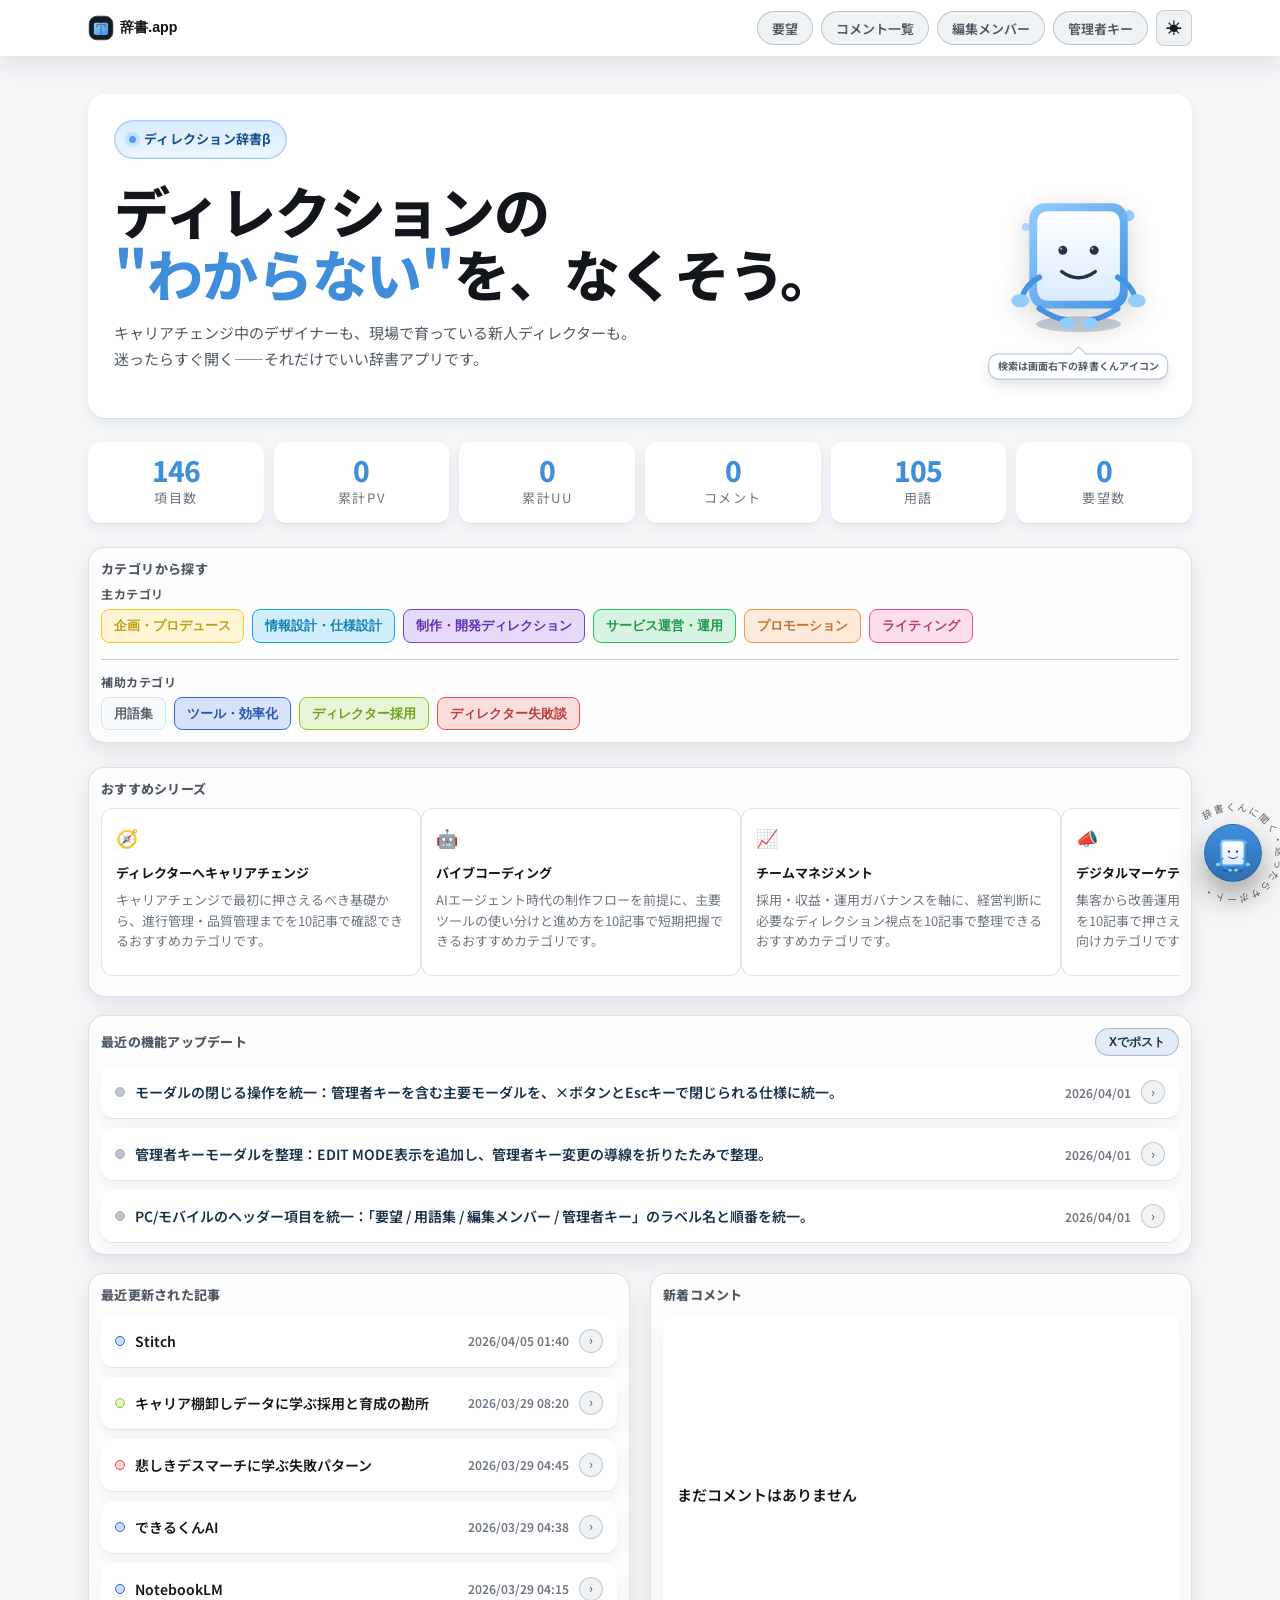
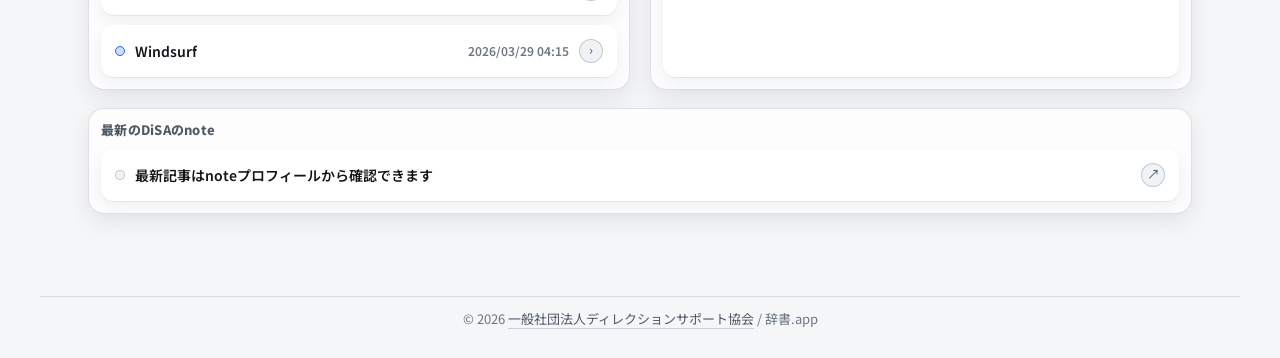
==== commit 608136cc: "fix(dic): restore home recommended series block" ====
--- a/index.html
+++ b/index.html
@@ -153,6 +153,13 @@
 
       <div class="category-jump-groups" id="homeCategoryNavList"></div>
 
+      <section class="home-curriculum-panel home-col-item home-col-full home-section-panel" aria-label="おすすめシリーズ">
+        <div class="home-section-panel-head">
+          <div class="home-section-panel-title">おすすめシリーズ</div>
+        </div>
+        <div class="home-track-grid" id="homeTrackGrid"></div>
+      </section>
+
       <div class="home-columns">
         <section class="home-col-item home-col-full home-section-panel">
           <div class="home-section-panel-head section-label-row">
